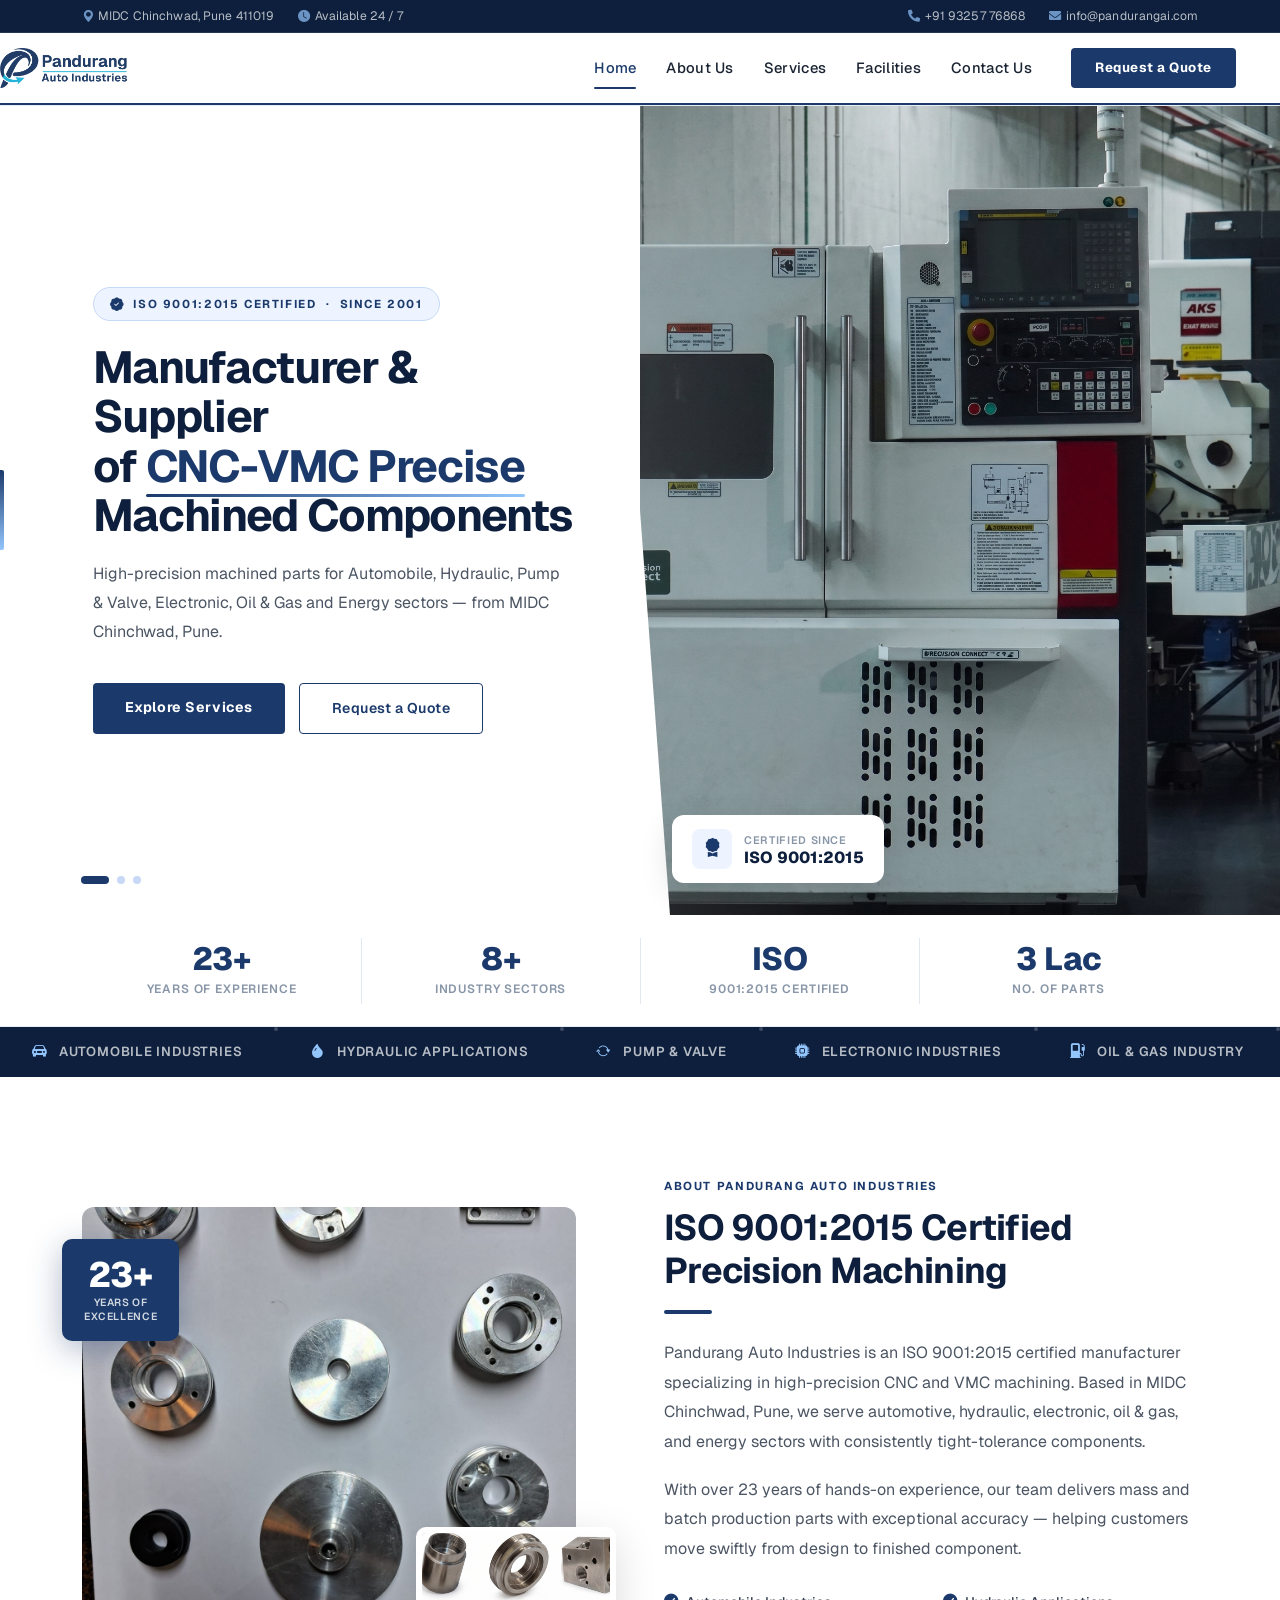
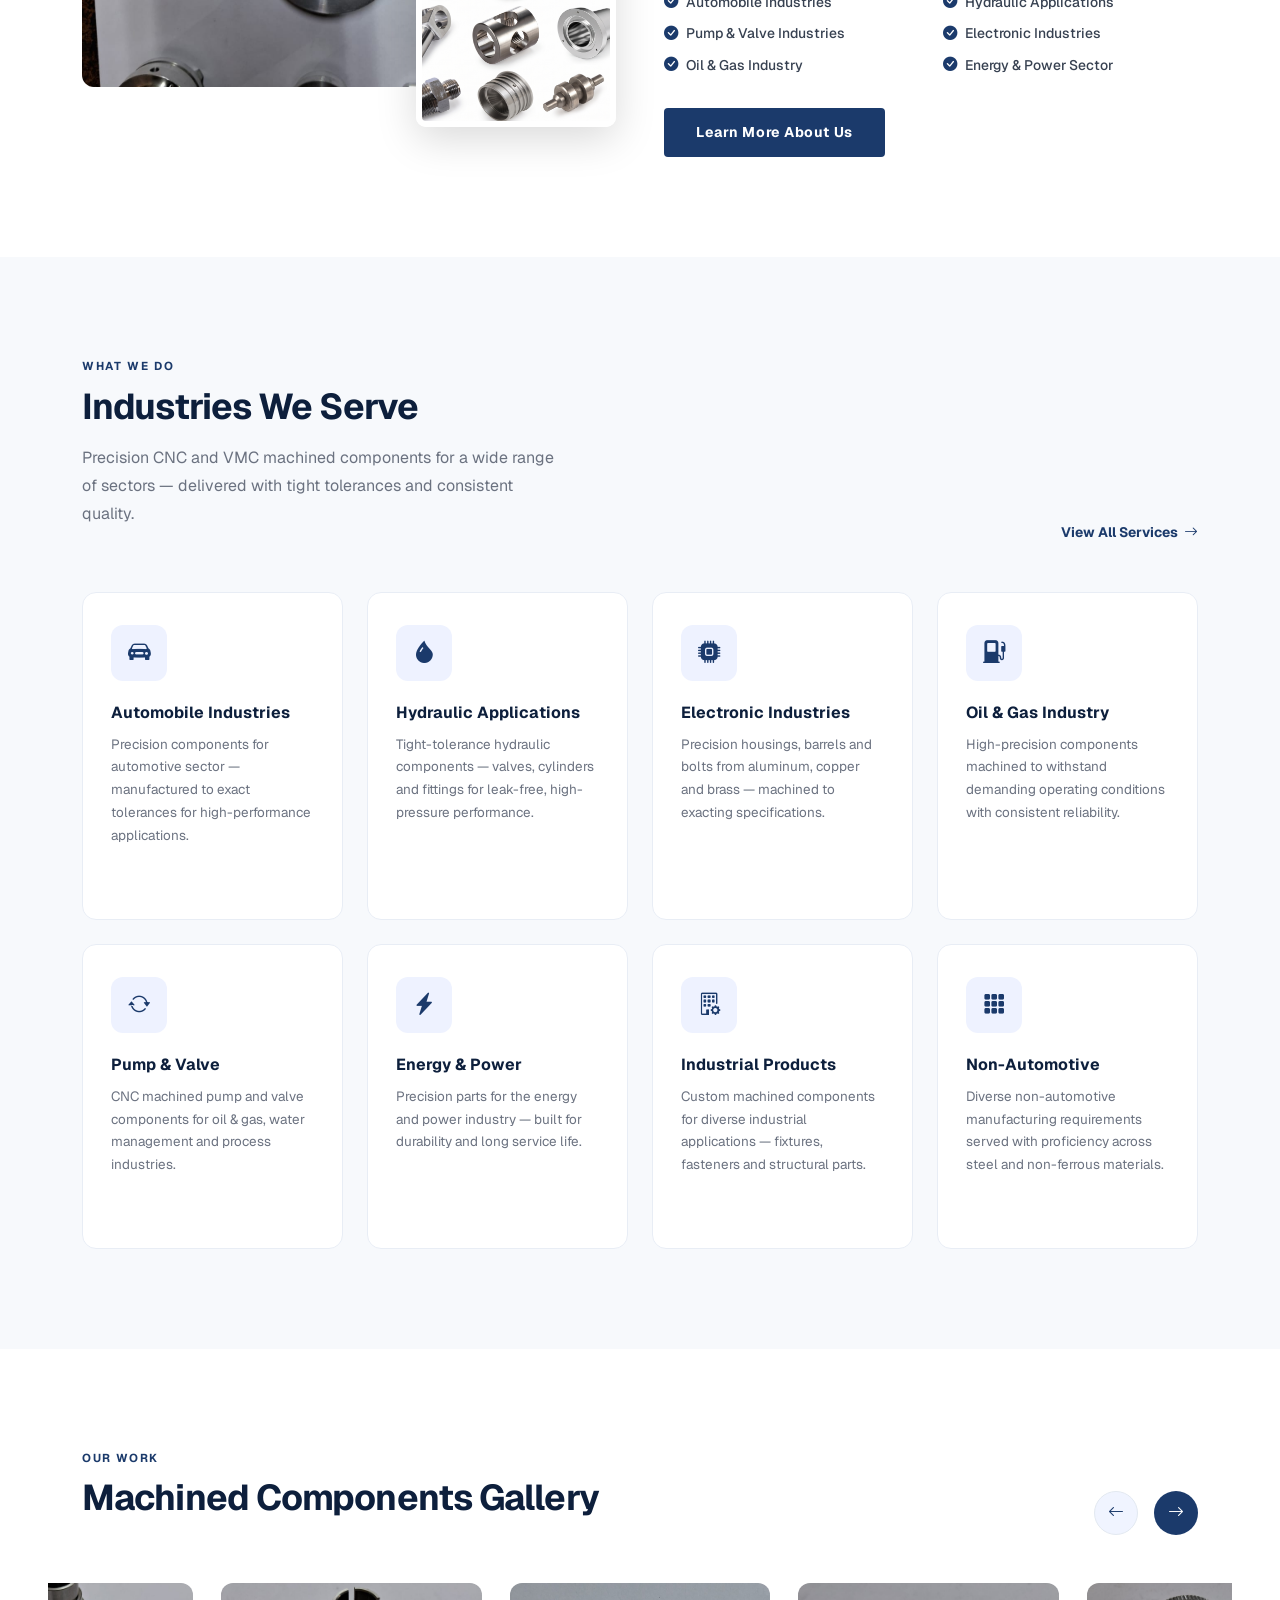
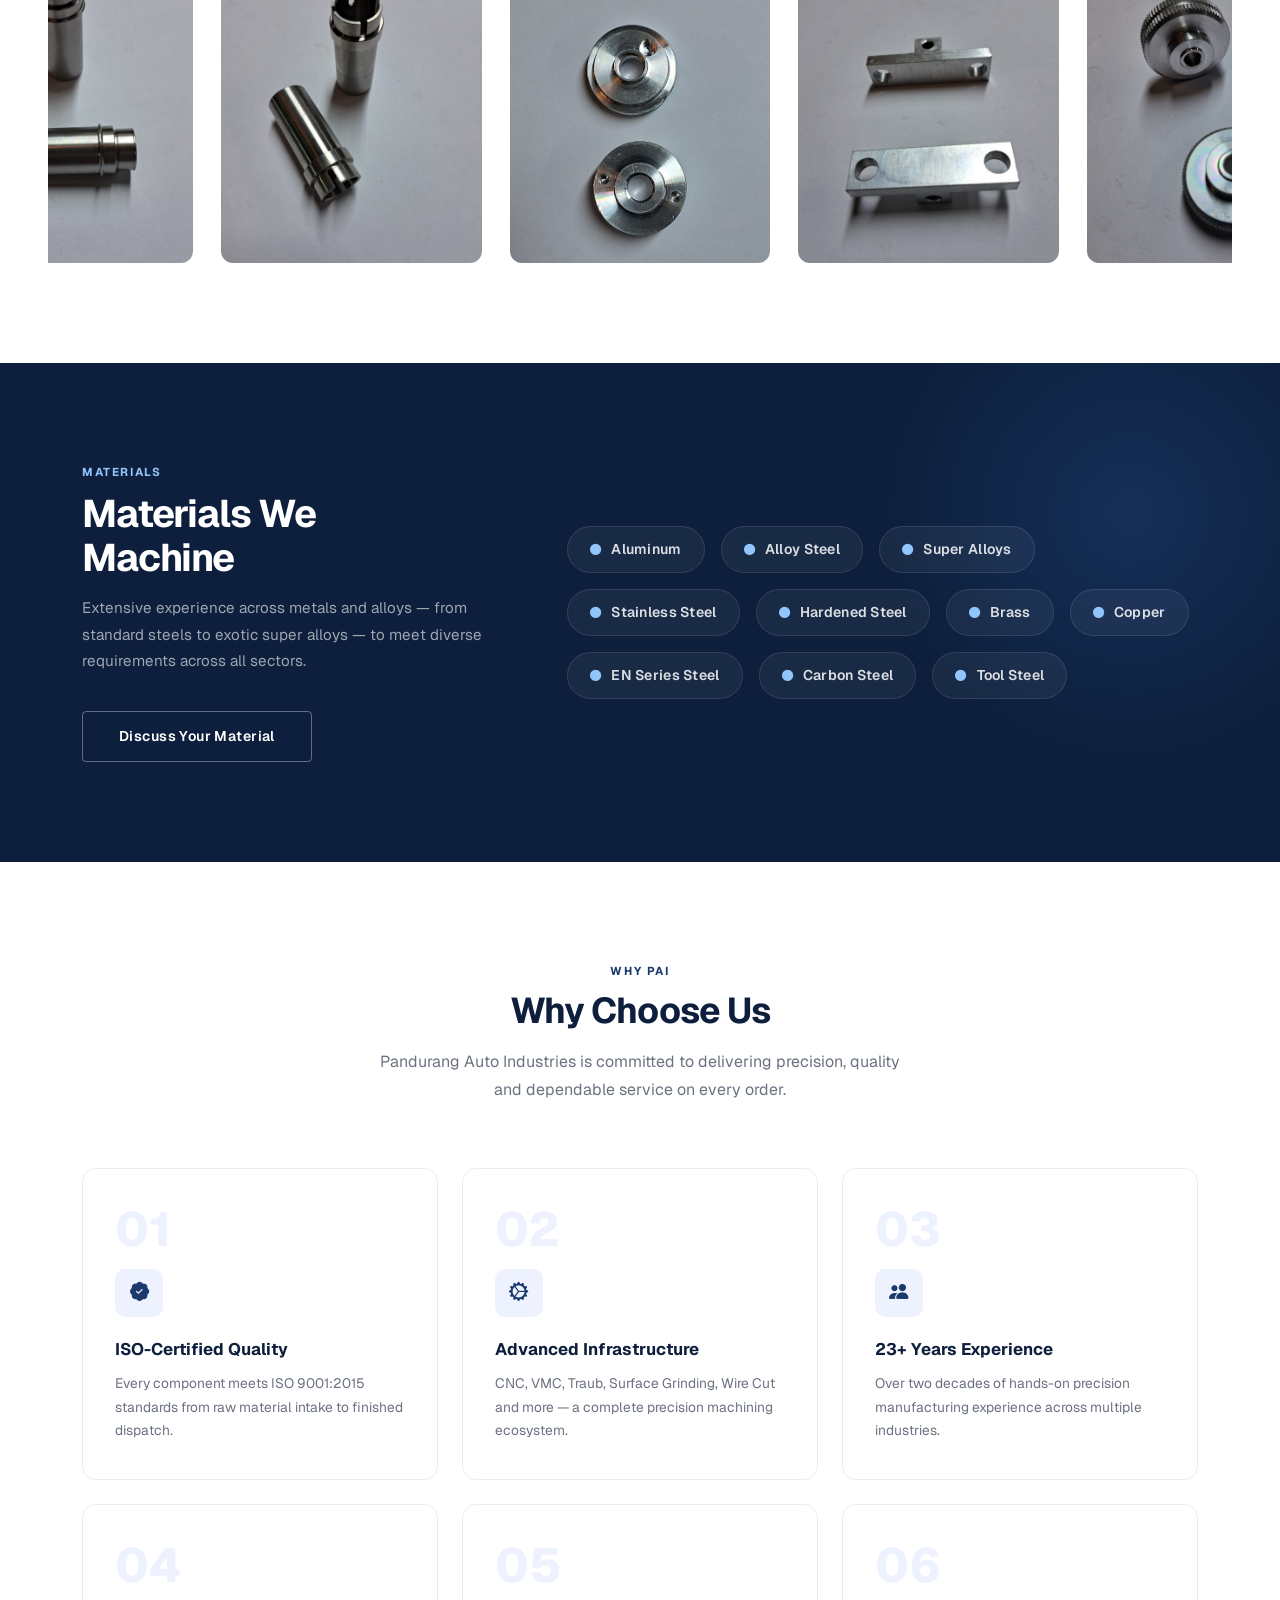
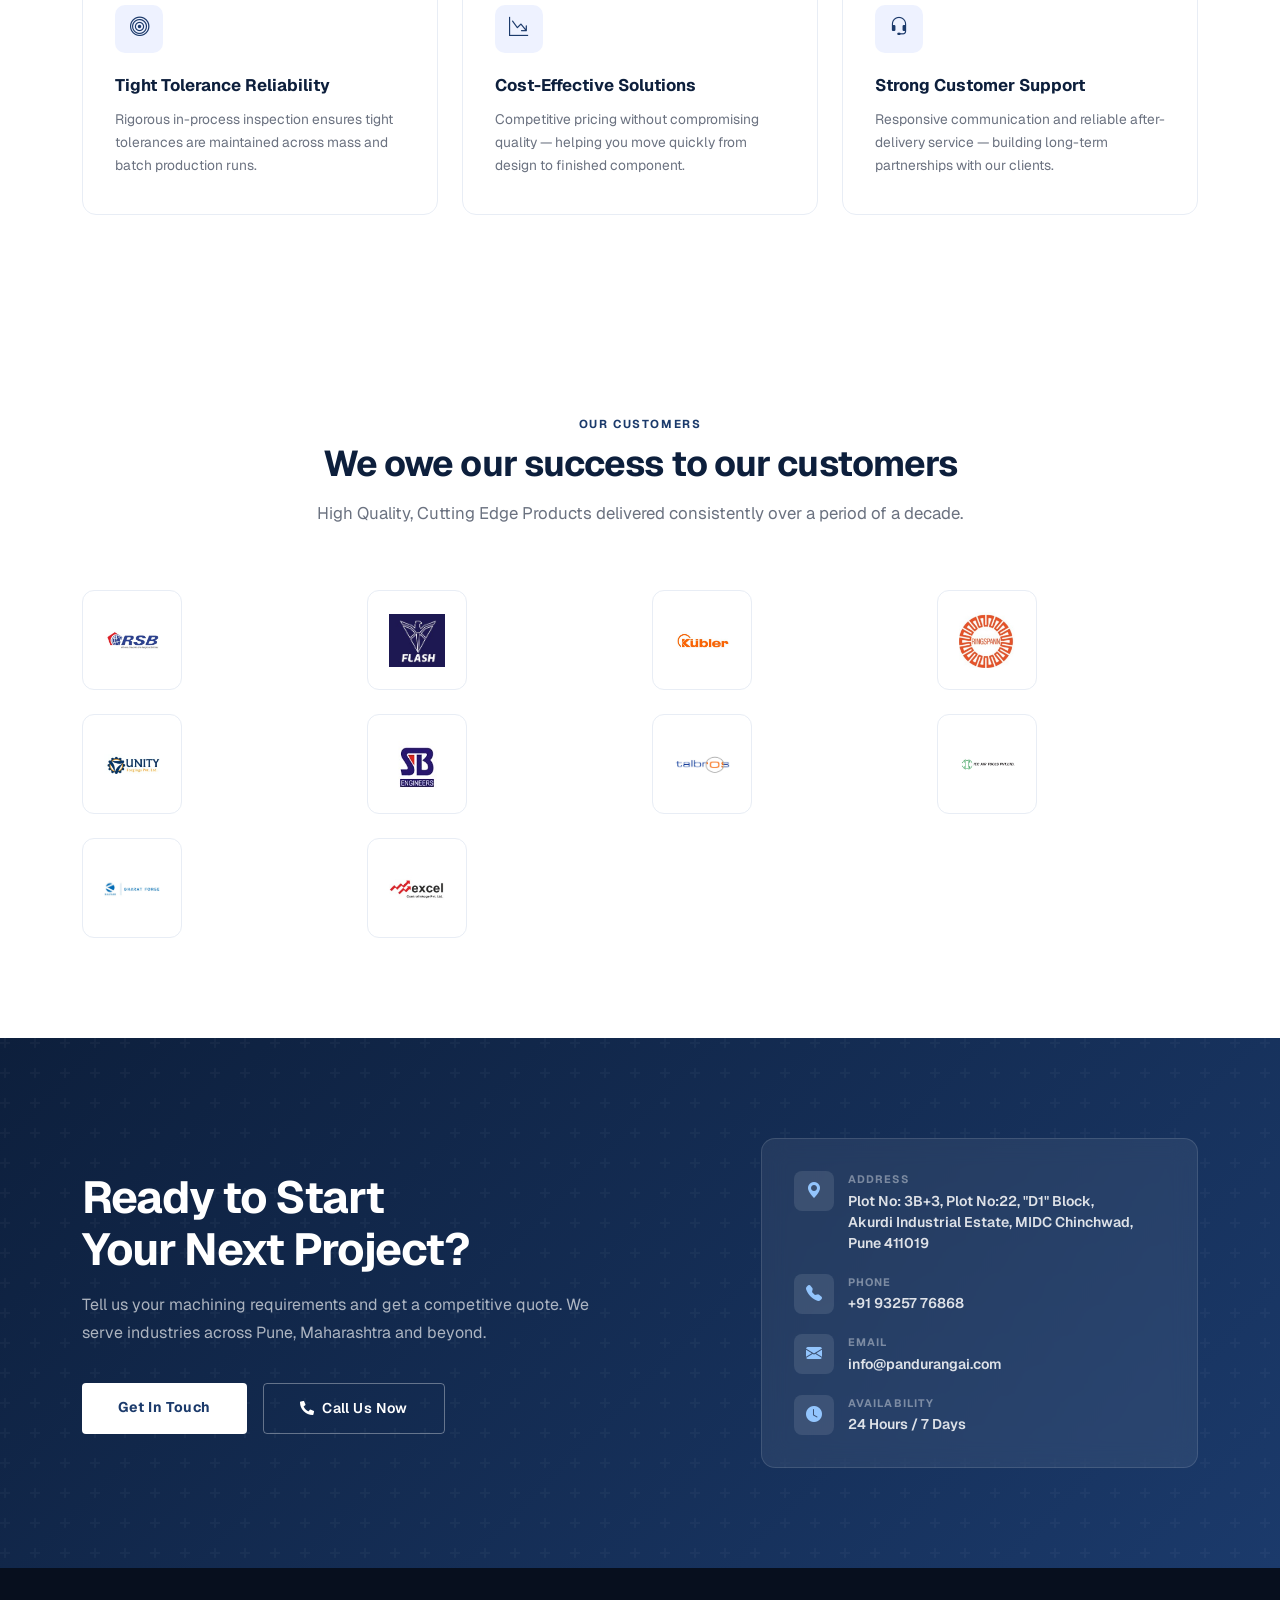
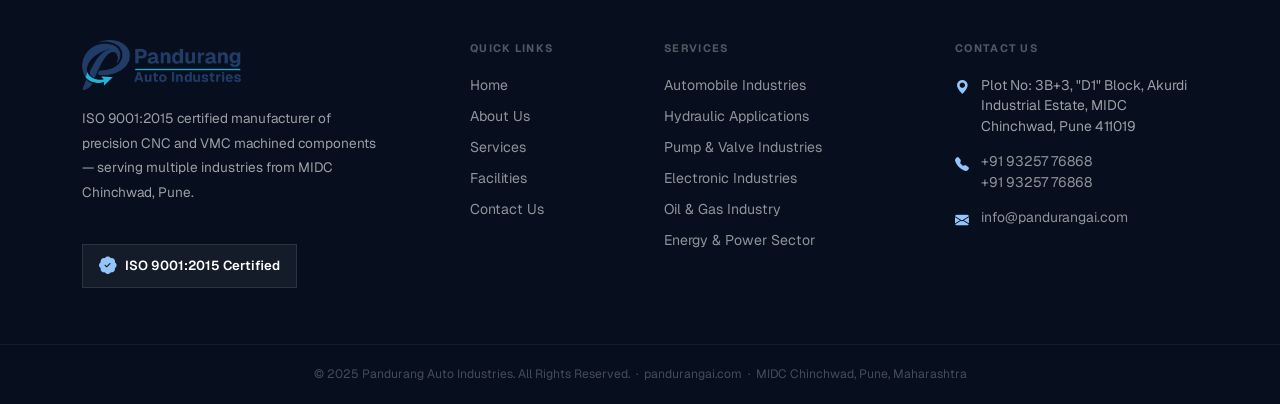
==== index.html @ c7a33eb0 "Optimize customer logo card sizing and consistency - Reduce logo card height from 140px to 100px wit" ====
<!DOCTYPE html>
<html lang="en">
<head>
    <meta charset="utf-8">
    <title>Pandurang Auto Industries — CNC & VMC Precision Machining, Pune</title>
    <meta name="viewport" content="width=device-width, initial-scale=1.0">
    <link rel="icon" type="image/png" href="img/favicon.png">
    <meta name="description" content="Pandurang Auto Industries — ISO 9001:2015 certified manufacturer of CNC & VMC machined components for Automobile, Hydraulic, Pump & Valve, Electronic and Industrial sectors. Based in MIDC Chinchwad, Pune.">
    <link rel="canonical" href="https://www.pandurangai.com/">
    <meta name="keywords" content="CNC Machining Pune, VMC Machining Center, Precision Machining India, Pandurang Auto Industries, Machined Parts MIDC Chinchwad, ISO 9001:2015 Auto Component Manufacturer, Akurdi Industrial Estate">
    <meta name="robots" content="index, follow, max-snippet:-1, max-image-preview:large, max-video-preview:-1">
    
    <!-- Open Graph / Facebook -->
    <meta property="og:type" content="website">
    <meta property="og:url" content="https://www.pandurangai.com/">
    <meta property="og:title" content="Pandurang Auto Industries — CNC & VMC Precision Machining, Pune">
    <meta property="og:description" content="ISO 9001:2015 certified manufacturer of high-precision CNC & VMC machined components for Automotive, Hydraulic, Pump & Valve, and Electronic sectors in MIDC Chinchwad, Pune.">
    <meta property="og:image" content="https://www.pandurangai.com/img/product-1.jpeg">
    <meta property="og:site_name" content="Pandurang Auto Industries">
    <meta property="og:locale" content="en_US">
    
    <!-- Twitter -->
    <meta name="twitter:card" content="summary_large_image">
    <meta name="twitter:url" content="https://www.pandurangai.com/">
    <meta name="twitter:title" content="Pandurang Auto Industries — CNC & VMC Precision Machining, Pune">
    <meta name="twitter:description" content="ISO 9001:2015 certified manufacturer of high-precision CNC & VMC machined components in MIDC Chinchwad, Pune.">
    <meta name="twitter:image" content="https://www.pandurangai.com/img/product-1.jpeg">

    <!-- JSON-LD Structured Data -->
    <script type="application/ld+json">
    {
      "@context": "https://schema.org",
      "@type": "LocalBusiness",
      "name": "Pandurang Auto Industries",
      "image": "https://www.pandurangai.com/img/product-1.jpeg",
      "@id": "https://www.pandurangai.com/#organization",
      "url": "https://www.pandurangai.com/",
      "telephone": "+919325776868",
      "email": "info@pandurangai.com",
      "priceRange": "$$",
      "address": {
        "@type": "PostalAddress",
        "streetAddress": "Plot No: 3B+3, Plot No:22, D1 Block, Akurdi Industrial Estate, MIDC Chinchwad",
        "addressLocality": "Pune",
        "addressRegion": "Maharashtra",
        "postalCode": "411019",
        "addressCountry": "IN"
      },
      "geo": {
        "@type": "GeoCoordinates",
        "latitude": 18.6475,
        "longitude": 73.8082
      },
      "openingHoursSpecification": {
        "@type": "OpeningHoursSpecification",
        "dayOfWeek": [
          "Monday",
          "Tuesday",
          "Wednesday",
          "Thursday",
          "Friday",
          "Saturday"
        ],
        "opens": "09:00",
        "closes": "18:00"
      },
      "sameAs": [
        "https://www.pandurangai.com/"
      ],
      "knowsAbout": [
        "CNC Precision Machining",
        "VMC Machining Center Services",
        "Automotive Component Manufacturing",
        "Hydraulic Components",
        "Pump and Valve Machined Parts"
      ]
    }
    </script>
    <script type="application/ld+json">
    {
      "@context": "https://schema.org",
      "@type": "WebSite",
      "name": "Pandurang Auto Industries",
      "url": "https://www.pandurangai.com/"
    }
    </script>

    <!-- Fonts -->
    <link rel="preconnect" href="https://fonts.googleapis.com">
    <link rel="preconnect" href="https://fonts.gstatic.com" crossorigin>
    <link href="https://fonts.googleapis.com/css2?family=Geist:wght@300;400;500;600;700;800&display=swap" rel="stylesheet">

    <!-- Icons -->
    <link href="https://cdnjs.cloudflare.com/ajax/libs/font-awesome/5.15.4/css/all.min.css" rel="stylesheet">
    <link href="https://cdn.jsdelivr.net/npm/bootstrap-icons@1.10.5/font/bootstrap-icons.css" rel="stylesheet">

    <!-- Swiper -->
    <link rel="stylesheet" href="https://cdn.jsdelivr.net/npm/swiper@11/swiper-bundle.min.css">

    <!-- Bootstrap -->
    <link href="css/bootstrap.min.css" rel="stylesheet">
    <!-- AOS -->
    <link href="https://unpkg.com/aos@2.3.4/dist/aos.css" rel="stylesheet">

    <!-- Custom -->
    <link href="css/style.css" rel="stylesheet">

<style>
/* ═══════════════════════════════════════════
   HOMEPAGE — MODERN STYLES
═══════════════════════════════════════════ */

/* ---------- TOPBAR ---------- */
.topbar-strip {
    background: #0d1f3c;
    font-size: 0.76rem;
    padding: 7px 0;
    letter-spacing: 0.01em;
}
.topbar-strip a { color: rgba(255,255,255,.7); text-decoration:none; transition:.2s; }
.topbar-strip a:hover { color:#fff; }

/* Responsive Topbar */
@media (max-width: 991px) {
    .topbar-strip {
        font-size: 0.7rem;
        padding: 6px 0;
    }
    .topbar-strip .gap-4 { gap: 12px !important; }
}
@media (max-width: 767px) {
    .topbar-strip .d-flex > div:first-child span:last-child,
    .topbar-strip .d-flex > div:last-child a:last-child {
        display: none;
    }
    .topbar-strip .gap-4 { gap: 8px !important; }
}

/* ---------- NAVBAR ---------- */
.site-nav {
    position: sticky;
    top: 0; left: 0; right: 0;
    z-index: 1000;
    transition: box-shadow .35s;
    padding: 0;
    background: #fff;
    box-shadow: 0 1px 0 #E8EDF5;
}
.site-nav.scrolled {
    box-shadow: 0 2px 20px rgba(0,0,0,.08);
}
.site-nav .navbar-brand-wrapper {
    background: transparent;
    padding: 8px 0;
    clip-path: none;
    margin-right: 16px;
    transition: background .3s;
}
.site-nav .navbar-logo {
    height: 40px;
    width: auto;
    object-fit: contain;
}
.site-nav .nav-link {
    font-family: 'Geist', sans-serif;
    font-size: 0.88rem;
    font-weight: 500;
    letter-spacing: 0.02em;
    color: #1a2332 !important;
    padding: 24px 15px !important;
    transition: color .2s;
    position: relative;
}
.site-nav .nav-link::after {
    content: '';
    position: absolute;
    bottom: 14px; left: 15px; right: 15px;
    height: 2px;
    background: #1B3A6B;
    transform: scaleX(0);
    transition: transform .25s;
    border-radius: 2px;
}
.site-nav .nav-link:hover::after,
.site-nav .nav-link.active::after { transform: scaleX(1); }
.site-nav .nav-link:hover { color: #1B3A6B !important; }
.site-nav .btn-quote {
    font-family: 'Geist', sans-serif;
    font-size: 0.83rem;
    font-weight: 700;
    letter-spacing: 0.04em;
    background: #1B3A6B;
    color: #fff;
    border: none;
    padding: 10px 24px;
    border-radius: 4px;
    transition: background .2s, transform .2s;
    white-space: nowrap;
}
.site-nav .btn-quote:hover { background: #2A5298; transform: translateY(-1px); color:#fff; }

/* mobile toggler */
.site-nav .navbar-toggler { border-color: #ccc; }
.site-nav .navbar-toggler-icon { filter: none; }

/* Responsive Navbar */
@media (max-width: 991px) {
    .site-nav .navbar-brand-wrapper {
        padding: 0;
        margin-right: auto;
    }
    .site-nav .navbar-logo {
        height: 32px;
    }
    .site-nav .navbar-toggler {
        display: block !important;
        visibility: visible !important;
        margin-right: 12px;
        padding: 6px 8px;
        border: 1px solid #999;
    }
    .site-nav .navbar-toggler:focus {
        box-shadow: none;
        border-color: #1B3A6B;
    }
    .site-nav .nav-link {
        padding: 12px 0 !important;
        font-size: 0.85rem;
    }
    .site-nav .nav-link::after { display: none; }
    .site-nav .btn-quote {
        width: 100%;
        text-align: center;
        margin-top: 12px;
    }
    .site-nav .navbar-collapse {
        padding-top: 12px;
    }
}

@media (min-width: 992px) and (max-width: 1199px) {
    .site-nav .nav-link {
        padding: 24px 8px !important;
        font-size: 0.82rem;
    }
    .site-nav .btn-quote {
        padding: 8px 16px;
        font-size: 0.8rem;
        margin-left: 1rem !important;
    }
}

/* ---------- HERO (LIGHT THEME) ---------- */
.hero-swiper-wrap {
    position: relative;
    overflow: hidden;
    background: #fff;
}
.hero-swiper { width: 100%; height: 100%; }
.hero-slide {
    background: #fff;
}

/* Split layout: left = text, right = image */
.hero-slide .slide-content {
    display: flex;
    align-items: stretch;
    min-height: calc(100vh - 90px);
}
@media (max-width: 991px) {
    .hero-slide .slide-content { min-height: auto; flex-direction: column; }
}

.hero-text-col {
    flex: 0 0 50%;
    display: flex;
    align-items: center;
    padding: 80px 48px 80px 6%;
    background: #fff;
    position: relative;
    z-index: 2;
}
.hero-text-col::after {
    content: '';
    position: absolute;
    right: -30px; top: 0; bottom: 0;
    width: 60px;
    background: #fff;
    clip-path: polygon(0 0, 0 100%, 100% 100%);
    z-index: 3;
}
@media (max-width: 991px) {
    .hero-text-col { flex: none; width: 100%; padding: 60px 5% 40px; }
    .hero-text-col::after { display: none; }
}

.hero-img-col {
    flex: 0 0 50%;
    position: relative;
    overflow: hidden;
    min-height: 460px;
}
.hero-img-col .slide-bg {
    position: absolute; inset: 0;
    background-size: cover;
    background-position: center;
    transform: scale(1.08);
    transition: transform 8s ease-out;
}
.swiper-slide-active .slide-bg { transform: scale(1); }

/* subtle right-side overlay for depth */
.hero-img-col::before {
    content: '';
    position: absolute; inset: 0;
    background: linear-gradient(to right, rgba(255,255,255,.12), transparent 40%);
    z-index: 1;
}
@media (max-width: 991px) {
    .hero-img-col { flex: none; width: 100%; min-height: 280px; }
}

/* accent line beside text */
.hero-text-col .hero-accent-line {
    position: absolute;
    left: 0; top: 50%; transform: translateY(-50%);
    width: 4px; height: 80px;
    background: linear-gradient(to bottom, #1B3A6B, #93C5FD);
    border-radius: 0 2px 2px 0;
}

.hero-eyebrow {
    display: inline-flex;
    align-items: center;
    gap: 8px;
    background: #EEF4FF;
    border: 1px solid #C7D9F7;
    color: #1B3A6B;
    font-size: 0.72rem;
    font-weight: 700;
    letter-spacing: 0.14em;
    text-transform: uppercase;
    padding: 6px 16px;
    border-radius: 100px;
    margin-bottom: 22px;
}
.hero-eyebrow i { color: #1B3A6B; font-size: 0.85rem; }
.hero-h1 {
    font-family: 'Geist', sans-serif;
    font-size: clamp(2rem, 3.5vw, 3.2rem);
    font-weight: 800;
    color: #0d1f3c;
    line-height: 1.1;
    letter-spacing: -0.03em;
    margin-bottom: 20px;
}
.hero-h1 em {
    font-style: normal;
    color: #1B3A6B;
    position: relative;
}
.hero-h1 em::after {
    content: '';
    position: absolute;
    left: 0; bottom: -2px; right: 0;
    height: 3px;
    background: linear-gradient(to right, #1B3A6B, #93C5FD);
    border-radius: 2px;
}
.hero-sub {
    font-size: clamp(0.88rem, 1.3vw, 1rem);
    color: #4B5563;
    line-height: 1.8;
    max-width: 480px;
    margin-bottom: 36px;
}
.hero-actions { display: flex; gap: 14px; flex-wrap: wrap; }
.hero-btn-primary {
    background: #1B3A6B;
    color: #fff;
    font-family: 'Geist', sans-serif;
    font-weight: 700;
    font-size: 0.88rem;
    letter-spacing: 0.04em;
    padding: 14px 32px;
    border-radius: 4px;
    border: none;
    text-decoration: none;
    transition: background .2s, transform .2s, box-shadow .2s;
    display: inline-block;
}
.hero-btn-primary:hover { background: #2A5298; color:#fff; transform: translateY(-2px); box-shadow: 0 8px 24px rgba(27,58,107,.3); }
.hero-btn-ghost {
    background: transparent;
    color: #1B3A6B;
    font-family: 'Geist', sans-serif;
    font-weight: 600;
    font-size: 0.88rem;
    letter-spacing: 0.03em;
    padding: 14px 32px;
    border-radius: 4px;
    border: 1.5px solid #1B3A6B;
    text-decoration: none;
    transition: background .2s, color .2s, transform .2s;
    display: inline-block;
}
.hero-btn-ghost:hover { background: #1B3A6B; color:#fff; transform: translateY(-2px); }

/* floating badge on image col */
.hero-img-badge {
    position: absolute;
    bottom: 32px; left: 32px;
    z-index: 5;
    background: #fff;
    border-radius: 12px;
    padding: 14px 20px;
    box-shadow: 0 8px 32px rgba(0,0,0,.14);
    display: flex;
    align-items: center;
    gap: 12px;
}
.hero-img-badge .badge-icon {
    width: 40px; height: 40px;
    background: #EEF4FF;
    border-radius: 8px;
    display: flex; align-items: center; justify-content: center;
}
.hero-img-badge .badge-icon i { color: #1B3A6B; font-size: 1.2rem; }
.hero-img-badge .badge-label { font-size: 0.68rem; color: #8896A8; font-weight: 600; letter-spacing: 0.06em; text-transform: uppercase; }
.hero-img-badge .badge-val { font-family: 'Geist', sans-serif; font-size: 1rem; font-weight: 800; color: #0d1f3c; line-height: 1; margin-top: 2px; }
@media (max-width: 575px) { .hero-img-badge { display: none; } }

/* Hero pagination dots — now dark on white */
.hero-swiper-wrap .swiper-pagination {
    bottom: 24px;
    left: 6%;
    right: auto;
    text-align: left;
    width: auto;
}
.hero-swiper-wrap .swiper-pagination-bullet {
    width: 8px; height: 8px;
    background: #C7D9F7;
    opacity: 1;
    transition: all .3s;
}
.hero-swiper-wrap .swiper-pagination-bullet-active {
    width: 28px;
    border-radius: 4px;
    background: #1B3A6B;
}

/* Hero slide-in animation */
.hero-slide .hero-eyebrow,
.hero-slide .hero-h1,
.hero-slide .hero-sub,
.hero-slide .hero-actions {
    opacity: 0;
    transform: translateY(28px);
    transition: opacity .7s ease, transform .7s ease;
}
.swiper-slide-active .hero-eyebrow { opacity:1; transform:none; transition-delay:.3s; }
.swiper-slide-active .hero-h1     { opacity:1; transform:none; transition-delay:.5s; }
.swiper-slide-active .hero-sub    { opacity:1; transform:none; transition-delay:.65s; }
.swiper-slide-active .hero-actions{ opacity:1; transform:none; transition-delay:.8s; }

/* remove scroll hint (not needed for light hero) */
.hero-scroll-hint { display: none !important; }

/* ---------- STATS STRIP ---------- */
.stats-strip {
    background: #fff;
    border-bottom: 1px solid #E8EDF5;
    padding: 0;
}
.stats-strip .stat-col {
    padding: 28px 0;
    text-align: center;
    position: relative;
}
.stats-strip .stat-col + .stat-col::before {
    content: '';
    position: absolute;
    left: 0; top: 20%; bottom: 20%;
    width: 1px;
    background: #E2E8F0;
}
.stats-strip .s-num {
    font-family: 'Geist', sans-serif;
    font-size: 2rem;
    font-weight: 800;
    color: #1B3A6B;
    line-height: 1;
    display: block;
}
.stats-strip .s-label {
    font-size: 0.75rem;
    font-weight: 600;
    letter-spacing: 0.07em;
    text-transform: uppercase;
    color: #8896A8;
    margin-top: 5px;
    display: block;
}

/* ---------- ABOUT ---------- */
.about-section { padding: 100px 0; background: #fff; }
.about-img-stack {
    position: relative;
    padding-right: 40px;
    padding-bottom: 40px;
}
.about-img-stack .img-main {
    width: 100%;
    height: 480px;
    object-fit: cover;
    border-radius: 12px;
    display: block;
}
.about-img-stack .img-accent {
    position: absolute;
    bottom: 0; right: 0;
    width: 200px;
    height: 200px;
    object-fit: cover;
    border-radius: 10px;
    border: 6px solid #fff;
    box-shadow: 0 12px 40px rgba(0,0,0,.15);
}
.about-img-stack .exp-pill {
    position: absolute;
    top: 32px; left: -20px;
    background: #1B3A6B;
    color: #fff;
    padding: 18px 22px;
    border-radius: 10px;
    text-align: center;
    box-shadow: 0 8px 32px rgba(27,58,107,.35);
}
.about-img-stack .exp-pill .ep-num {
    font-family: 'Geist', sans-serif;
    font-size: 2.2rem;
    font-weight: 800;
    line-height: 1;
    display: block;
}
.about-img-stack .exp-pill .ep-text {
    font-size: 0.65rem;
    font-weight: 600;
    letter-spacing: 0.06em;
    text-transform: uppercase;
    opacity: .8;
    line-height: 1.3;
    display: block;
    margin-top: 4px;
}
.about-label {
    font-size: 0.72rem;
    font-weight: 700;
    letter-spacing: 0.14em;
    text-transform: uppercase;
    color: #1B3A6B;
    margin-bottom: 12px;
    display: block;
}
.about-heading {
    font-family: 'Geist', sans-serif;
    font-size: clamp(1.8rem, 2.8vw, 2.4rem);
    font-weight: 800;
    color: #0d1f3c;
    line-height: 1.2;
    letter-spacing: -0.02em;
    margin-bottom: 6px;
}
.about-rule {
    width: 48px; height: 4px;
    background: #1B3A6B;
    border-radius: 2px;
    margin: 18px 0 24px;
}
.check-row {
    display: grid;
    grid-template-columns: 1fr 1fr;
    gap: 10px 24px;
    margin-bottom: 32px;
}
.check-row-item {
    display: flex;
    align-items: center;
    gap: 8px;
    font-size: 0.87rem;
    font-weight: 500;
    color: #374151;
}
.check-row-item i { color: #1B3A6B; font-size: 0.9rem; flex-shrink:0; }

/* ---------- SERVICES TICKER ---------- */
.services-ticker-wrap {
    background: #0d1f3c;
    overflow: hidden;
    padding: 0;
    white-space: nowrap;
}
.services-ticker {
    display: inline-flex;
    gap: 0;
    animation: ticker 28s linear infinite;
}
.services-ticker:hover { animation-play-state: paused; }
.ticker-item {
    display: inline-flex;
    align-items: center;
    gap: 12px;
    padding: 14px 32px;
    font-family: 'Geist', sans-serif;
    font-size: 0.82rem;
    font-weight: 600;
    letter-spacing: 0.06em;
    text-transform: uppercase;
    color: rgba(255,255,255,.7);
    white-space: nowrap;
}
.ticker-item i { color: #93C5FD; font-size: 0.9rem; }
.ticker-dot {
    width: 4px; height: 4px;
    border-radius: 50%;
    background: rgba(255,255,255,.2);
    display: inline-block;
}
@keyframes ticker {
    0% { transform: translateX(0); }
    100% { transform: translateX(-50%); }
}

/* ---------- INDUSTRIES ---------- */
.industries-section { padding: 100px 0; background: #F7F9FC; }
.section-eyebrow {
    font-size: 0.72rem;
    font-weight: 700;
    letter-spacing: 0.14em;
    text-transform: uppercase;
    color: #1B3A6B;
    margin-bottom: 10px;
    display: block;
}
.section-h2 {
    font-family: 'Geist', sans-serif;
    font-size: clamp(1.7rem, 2.8vw, 2.3rem);
    font-weight: 800;
    color: #0d1f3c;
    letter-spacing: -0.025em;
    line-height: 1.2;
    margin-bottom: 16px;
}
.industry-card {
    background: #fff;
    border-radius: 14px;
    padding: 32px 28px;
    border: 1px solid #E8EDF5;
    transition: transform .3s, box-shadow .3s, border-color .3s;
    cursor: default;
    height: 100%;
}
.industry-card:hover {
    transform: translateY(-6px);
    box-shadow: 0 20px 60px rgba(27,58,107,.1);
    border-color: #1B3A6B;
}
.ic-icon {
    width: 56px; height: 56px;
    border-radius: 12px;
    background: #EEF2FF;
    display: flex; align-items: center; justify-content: center;
    margin-bottom: 20px;
    transition: background .3s;
}
.industry-card:hover .ic-icon { background: #1B3A6B; }
.ic-icon i {
    font-size: 1.4rem;
    color: #1B3A6B;
    transition: color .3s;
}
.industry-card:hover .ic-icon i { color: #fff; }
.ic-title {
    font-family: 'Geist', sans-serif;
    font-size: 1rem;
    font-weight: 700;
    color: #0d1f3c;
    margin-bottom: 8px;
}
.ic-desc {
    font-size: 0.84rem;
    color: #6B7280;
    line-height: 1.7;
    margin: 0;
}
.ic-arrow {
    margin-top: 20px;
    display: inline-flex;
    align-items: center;
    gap: 6px;
    font-size: 0.78rem;
    font-weight: 700;
    color: #1B3A6B;
    opacity: 0;
    transform: translateX(-6px);
    transition: opacity .25s, transform .25s;
    text-decoration: none;
}
.industry-card:hover .ic-arrow { opacity:1; transform: none; }

/* ---------- GALLERY SWIPER ---------- */
.gallery-section { padding: 100px 0; background: #fff; overflow: hidden; }
.gallery-swiper { overflow: hidden !important; }
.gallery-swiper .swiper-wrapper { align-items: center; }
.gallery-slide {
    border-radius: 12px;
    overflow: hidden;
    position: relative;
}
.gallery-slide img {
    width: 100%;
    height: 280px;
    object-fit: cover;
    display: block;
    transition: transform .5s ease;
}
.gallery-slide:hover img { transform: scale(1.06); }
.gallery-slide .g-overlay {
    position: absolute; inset: 0;
    background: linear-gradient(to top, rgba(10,22,50,.6), transparent 50%);
    opacity: 0;
    transition: opacity .3s;
}
.gallery-slide:hover .g-overlay { opacity:1; }

/* ---------- MATERIALS ---------- */
.materials-section {
    padding: 100px 0;
    background: #0d1f3c;
    position: relative;
    overflow: hidden;
}
.materials-section::before {
    content: '';
    position: absolute;
    top: -100px; right: -100px;
    width: 500px; height: 500px;
    border-radius: 50%;
    background: radial-gradient(circle, rgba(27,58,107,.6) 0%, transparent 70%);
    pointer-events: none;
}
.mat-pill {
    display: inline-flex;
    align-items: center;
    gap: 10px;
    background: rgba(255,255,255,.05);
    border: 1px solid rgba(255,255,255,.1);
    color: rgba(255,255,255,.85);
    padding: 12px 22px;
    border-radius: 100px;
    font-size: 0.88rem;
    font-weight: 600;
    letter-spacing: 0.02em;
    transition: background .25s, border-color .25s, transform .25s;
    cursor: default;
}
.mat-pill:hover {
    background: rgba(255,255,255,.12);
    border-color: rgba(255,255,255,.3);
    transform: translateY(-3px);
}
.mat-pill i { color: #93C5FD; font-size: 0.7rem; }
.mat-heading {
    font-family: 'Geist', sans-serif;
    font-size: clamp(1.8rem, 3vw, 2.6rem);
    font-weight: 800;
    color: #fff;
    letter-spacing: -0.03em;
    line-height: 1.15;
    margin-bottom: 16px;
}
.mat-sub { color: rgba(255,255,255,.6); font-size: 0.95rem; line-height: 1.75; margin-bottom: 36px; }

/* ---------- WHY US ---------- */
.whyus-section { padding: 100px 0; background: #fff; }
.wu-card {
    padding: 36px 32px;
    border-radius: 14px;
    border: 1px solid #E8EDF5;
    background: #fff;
    transition: transform .3s, box-shadow .3s;
    height: 100%;
}
.wu-card:hover {
    transform: translateY(-5px);
    box-shadow: 0 16px 50px rgba(27,58,107,.09);
}
.wu-num {
    font-family: 'Geist', sans-serif;
    font-size: 3rem;
    font-weight: 800;
    color: #EEF2FF;
    line-height: 1;
    margin-bottom: 16px;
    transition: color .3s;
}
.wu-card:hover .wu-num { color: #DBEAFE; }
.wu-title {
    font-family: 'Geist', sans-serif;
    font-size: 1.05rem;
    font-weight: 700;
    color: #0d1f3c;
    margin-bottom: 10px;
}
.wu-desc { font-size: 0.86rem; color: #6B7280; line-height: 1.7; margin:0; }
.wu-icon {
    width: 48px; height: 48px;
    border-radius: 10px;
    background: #EEF2FF;
    display: inline-flex; align-items: center; justify-content: center;
    margin-bottom: 20px;
    transition: background .3s;
}
.wu-card:hover .wu-icon { background: #1B3A6B; }
.wu-icon i { color: #1B3A6B; font-size: 1.2rem; transition: color .3s; }
.wu-card:hover .wu-icon i { color: #fff; }

/* ---------- CUSTOMERS ---------- */
.customers-section { padding: 100px 0; background: #fff; }
.section-subtitle { font-size: 1.05rem; color: #6B7280; margin-top: 12px; }
.customer-logo-card {
    padding: 16px;
    border-radius: 12px;
    border: 1px solid #E8EDF5;
    background: #fff;
    display: flex;
    align-items: center;
    justify-content: center;
    height: 100px;
    aspect-ratio: 1;
    transition: transform .3s, box-shadow .3s, border-color .3s;
}
.customer-logo-card:hover {
    transform: translateY(-6px);
    box-shadow: 0 12px 32px rgba(27,58,107,.1);
    border-color: #1B3A6B;
}
.customer-logo-card img {
    max-width: 85%;
    max-height: 85%;
    width: auto;
    height: auto;
    object-fit: contain;
    transition: transform .3s;
}
.customer-logo-card:hover img {
    transform: scale(1.12);
}

/* ---------- CTA ---------- */
.cta-section {
    padding: 100px 0;
    background: linear-gradient(135deg, #0d1f3c 0%, #1B3A6B 100%);
    position: relative;
    overflow: hidden;
}
.cta-section::before {
    content: '';
    position: absolute; inset: 0;
    background: url("data:image/svg+xml,%3Csvg width='60' height='60' viewBox='0 0 60 60' xmlns='http://www.w3.org/2000/svg'%3E%3Cg fill='none' fill-rule='evenodd'%3E%3Cg fill='%23ffffff' fill-opacity='0.03'%3E%3Cpath d='M36 34v-4h-2v4h-4v2h4v4h2v-4h4v-2h-4zm0-30V0h-2v4h-4v2h4v4h2V6h4V4h-4zM6 34v-4H4v4H0v2h4v4h2v-4h4v-2H6zM6 4V0H4v4H0v2h4v4h2V6h4V4H6z'/%3E%3C/g%3E%3C/g%3E%3C/svg%3E");
}
.cta-heading {
    font-family: 'Geist', sans-serif;
    font-size: clamp(1.8rem, 3.5vw, 3rem);
    font-weight: 800;
    color: #fff;
    letter-spacing: -0.03em;
    line-height: 1.15;
    margin-bottom: 16px;
}
.cta-sub { color: rgba(255,255,255,.65); font-size: 1rem; line-height: 1.75; margin-bottom: 36px; }
.cta-btn-white {
    background: #fff;
    color: #1B3A6B;
    font-family: 'Geist', sans-serif;
    font-weight: 700;
    font-size: 0.88rem;
    letter-spacing: 0.04em;
    padding: 14px 36px;
    border-radius: 4px;
    border: none;
    text-decoration: none;
    transition: transform .2s, box-shadow .2s;
    display: inline-block;
}
.cta-btn-white:hover { transform: translateY(-2px); box-shadow: 0 8px 24px rgba(0,0,0,.2); color:#1B3A6B; }
.cta-btn-outline {
    background: transparent;
    color: #fff;
    font-family: 'Geist', sans-serif;
    font-weight: 600;
    font-size: 0.88rem;
    letter-spacing: 0.03em;
    padding: 14px 36px;
    border-radius: 4px;
    border: 1px solid rgba(255,255,255,.35);
    text-decoration: none;
    transition: background .2s, border-color .2s, transform .2s;
    display: inline-block;
}
.cta-btn-outline:hover { background: rgba(255,255,255,.1); border-color: rgba(255,255,255,.7); color:#fff; transform: translateY(-2px); }
.cta-info-card {
    background: rgba(255,255,255,.07);
    backdrop-filter: blur(12px);
    border: 1px solid rgba(255,255,255,.12);
    border-radius: 14px;
    padding: 32px;
}
.cta-info-row {
    display: flex; align-items: flex-start; gap: 14px;
    margin-bottom: 20px;
}
.cta-info-row:last-child { margin-bottom: 0; }
.cta-info-icon {
    width: 40px; height: 40px; flex-shrink: 0;
    background: rgba(255,255,255,.1);
    border-radius: 8px;
    display: flex; align-items: center; justify-content: center;
}
.cta-info-icon i { color: #93C5FD; font-size: 1rem; }
.cta-info-label { font-size: 0.68rem; font-weight: 700; letter-spacing: 0.1em; text-transform: uppercase; color: rgba(255,255,255,.4); margin-bottom: 3px; }
.cta-info-value { font-size: 0.88rem; font-weight: 600; color: rgba(255,255,255,.85); line-height: 1.5; }
.cta-info-value a { color: rgba(255,255,255,.85); text-decoration: none; }
.cta-info-value a:hover { color: #fff; }

/* ---------- FOOTER ---------- */
.site-footer {
    background: #070f1e;
    padding: 72px 0 0;
    color: rgba(255,255,255,.6);
    font-size: 0.87rem;
}
.footer-brand-text {
    font-family: 'Geist', sans-serif;
    font-weight: 800;
    font-size: 1.4rem;
    color: #fff;
    letter-spacing: -0.02em;
    margin-bottom: 16px;
    display: block;
}
.footer-brand-text span { color: #93C5FD; }
.footer-heading {
    font-size: 0.68rem;
    font-weight: 700;
    letter-spacing: 0.12em;
    text-transform: uppercase;
    color: rgba(255,255,255,.3);
    margin-bottom: 18px;
}
.footer-links { list-style: none; padding: 0; margin: 0; }
.footer-links li { margin-bottom: 10px; }
.footer-links a {
    color: rgba(255,255,255,.55);
    text-decoration: none;
    transition: color .2s, padding-left .2s;
    font-size: 0.88rem;
}
.footer-links a:hover { color: #fff; padding-left: 4px; }
.footer-contact-row {
    display: flex; align-items: flex-start; gap: 12px;
    margin-bottom: 14px;
}
.footer-contact-row i { color: #93C5FD; margin-top: 3px; flex-shrink: 0; }
.footer-bottom {
    border-top: 1px solid rgba(255,255,255,.06);
    margin-top: 56px;
    padding: 20px 0;
    font-size: 0.76rem;
    color: rgba(255,255,255,.25);
    text-align: center;
}
.footer-bottom a { color: rgba(255,255,255,.25); text-decoration: none; }

/* ---------- BACK TO TOP ---------- */
.back-to-top {
    position: fixed;
    bottom: 28px; right: 28px;
    width: 44px; height: 44px;
    background: #1B3A6B;
    color: #fff;
    border: none;
    border-radius: 50%;
    display: none;
    align-items: center;
    justify-content: center;
    font-size: 1rem;
    box-shadow: 0 4px 16px rgba(27,58,107,.4);
    z-index: 999;
    transition: background .2s, transform .2s;
    text-decoration: none;
}
.back-to-top:hover { background: #2A5298; transform: translateY(-2px); color:#fff; }
.back-to-top.show { display: flex; }

/* ---------- RESPONSIVE ---------- */
@media (max-width: 991px) {
    .about-img-stack .exp-pill { display: none; }
    .about-img-stack .img-accent { display: none; }
    .about-img-stack { padding: 0; }
    .site-nav .nav-link { padding: 12px 16px !important; }
    .site-nav .nav-link::after { display: none; }
    .check-row { grid-template-columns: 1fr; }
}
@media (max-width: 767px) {
    .hero-h1 { font-size: 1.9rem; }
    .about-section, .industries-section, .gallery-section,
    .materials-section, .whyus-section, .cta-section { padding: 64px 0; }
    .stats-strip .stat-col + .stat-col::before { display: none; }
}
</style>
</head>
<body>

<!-- Topbar -->
<div class="topbar-strip">
    <div class="container">
        <div class="d-flex justify-content-between align-items-center">
            <div class="d-flex align-items-center gap-4">
                <span class="text-white" style="opacity:.7;">
                    <i class="bi bi-geo-alt-fill me-1" style="color:#93C5FD;"></i>MIDC Chinchwad, Pune 411019
                </span>
                <span class="text-white" style="opacity:.7;">
                    <i class="bi bi-clock-fill me-1" style="color:#93C5FD;"></i>Available 24 / 7
                </span>
            </div>
            <div class="d-flex align-items-center gap-4">
                <a href="tel:+919325776868" class="text-white" style="opacity:.7;">
                    <i class="fa fa-phone-alt me-1" style="color:#93C5FD;"></i>+91 93257 76868
                </a>
                <a href="mailto:info@pandurangai.com" class="text-white" style="opacity:.7;">
                    <i class="fa fa-envelope me-1" style="color:#93C5FD;"></i>info@pandurangai.com
                </a>
            </div>
        </div>
    </div>
</div>

<!-- Navbar -->
<nav class="site-nav navbar navbar-expand-lg py-0 pe-lg-4" id="siteNav">
    <div class="container-fluid ps-0">
        <a href="index.html" class="navbar-brand me-0 d-flex align-items-center">
            <div class="navbar-brand-wrapper d-flex align-items-center gap-3">
                <img src="img/Logo.png" alt="Pandurang Auto Industries" class="navbar-logo" style="height: 40px; width: auto;">
            </div>
        </a>
        <button class="navbar-toggler me-3 ms-auto" type="button" data-bs-toggle="collapse" data-bs-target="#mainNav">
            <span class="navbar-toggler-icon"></span>
        </button>
        <div class="collapse navbar-collapse" id="mainNav">
            <div class="navbar-nav ms-auto p-4 p-lg-0">
                <a href="index.html" class="nav-link active">Home</a>
                <a href="about.html" class="nav-link">About Us</a>
                <a href="services.html" class="nav-link">Services</a>
                <a href="facilities.html" class="nav-link">Facilities</a>
                <a href="contact.html" class="nav-link">Contact Us</a>
            </div>
            <a href="contact.html" class="btn-quote ms-lg-4 me-lg-2 d-none d-lg-inline-block">Request a Quote</a>
        </div>
    </div>
</nav>

<!-- ═══ HERO ═══ -->
<div class="hero-swiper-wrap">
    <div class="swiper hero-swiper" id="heroSwiper">
        <div class="swiper-wrapper">

            <!-- Slide 1 -->
            <div class="swiper-slide hero-slide">
                <div class="slide-content">
                    <!-- Text side -->
                    <div class="hero-text-col">
                        <div class="hero-accent-line"></div>
                        <div style="padding-left: 16px;">
                            <div class="hero-eyebrow"><i class="bi bi-patch-check-fill"></i> ISO 9001:2015 Certified &nbsp;·&nbsp; Since 2001</div>
                            <h1 class="hero-h1">Manufacturer &amp; Supplier<br>of <em>CNC-VMC Precise</em><br>Machined Components</h1>
                            <p class="hero-sub">High-precision machined parts for Automobile, Hydraulic, Pump &amp; Valve, Electronic, Oil &amp; Gas and Energy sectors — from MIDC Chinchwad, Pune.</p>
                            <div class="hero-actions">
                                <a href="services.html" class="hero-btn-primary">Explore Services</a>
                                <a href="contact.html" class="hero-btn-ghost">Request a Quote</a>
                            </div>
                        </div>
                    </div>
                    <!-- Image side -->
                    <div class="hero-img-col">
                        <div class="slide-bg" style="background-image:url('img/machines2.jpeg');"></div>
                        <div class="hero-img-badge">
                            <div class="badge-icon"><i class="bi bi-award-fill"></i></div>
                            <div>
                                <div class="badge-label">Certified Since</div>
                                <div class="badge-val">ISO 9001:2015</div>
                            </div>
                        </div>
                    </div>
                </div>
            </div>

            <!-- Slide 2 -->
            <div class="swiper-slide hero-slide">
                <div class="slide-content">
                    <div class="hero-text-col">
                        <div class="hero-accent-line"></div>
                        <div style="padding-left: 16px;">
                            <div class="hero-eyebrow"><i class="bi bi-gear-wide-connected"></i> Mass &amp; Batch Production</div>
                            <h1 class="hero-h1">High-Precision Parts<br>Delivered <em>at Scale</em><br>Every Time</h1>
                            <p class="hero-sub">Tight tolerances, reliable turnaround and consistent quality — whether 10 pieces or 10,000. Your production schedule is our priority.</p>
                            <div class="hero-actions">
                                <a href="facilities.html" class="hero-btn-primary">View Facilities</a>
                                <a href="about.html" class="hero-btn-ghost">About PAI</a>
                            </div>
                        </div>
                    </div>
                    <div class="hero-img-col">
                        <div class="slide-bg" style="background-image:url('img/machines.jpeg');"></div>
                        <div class="hero-img-badge">
                            <div class="badge-icon"><i class="bi bi-layers-fill"></i></div>
                            <div>
                                <div class="badge-label">Production Scale</div>
                                <div class="badge-val">10 – 10,000 pcs</div>
                            </div>
                        </div>
                    </div>
                </div>
            </div>

            <!-- Slide 3 -->
            <div class="swiper-slide hero-slide">
                <div class="slide-content">
                    <div class="hero-text-col">
                        <div class="hero-accent-line"></div>
                        <div style="padding-left: 16px;">
                            <div class="hero-eyebrow"><i class="bi bi-diamond-fill"></i> Aluminum · Steel · Brass · Copper</div>
                            <h1 class="hero-h1">Wide Range of<br><em>Materials</em> Machined<br>to Perfection</h1>
                            <p class="hero-sub">From aluminum and alloy steel to super alloys, stainless steel, hardened steel, brass and copper — we machine them all with precision.</p>
                            <div class="hero-actions">
                                <a href="contact.html" class="hero-btn-primary">Get a Quote</a>
                                <a href="services.html" class="hero-btn-ghost">Our Services</a>
                            </div>
                        </div>
                    </div>
                    <div class="hero-img-col">
                        <div class="slide-bg" style="background-image:url('img/parts2.jpeg');"></div>
                        <div class="hero-img-badge">
                            <div class="badge-icon"><i class="bi bi-tools"></i></div>
                            <div>
                                <div class="badge-label">Machining</div>
                                <div class="badge-val">CNC &amp; VMC</div>
                            </div>
                        </div>
                    </div>
                </div>
            </div>

        </div>
        <div class="swiper-pagination"></div>
    </div>
</div>

<!-- ═══ STATS STRIP ═══ -->
<div class="stats-strip">
    <div class="container">
        <div class="row g-0">
            <div class="col-6 col-md-3 stat-col" data-aos="fade-up" data-aos-delay="0">
                <span class="s-num" data-count="23">0</span>
                <span class="s-label">Years of Experience</span>
            </div>
            <div class="col-6 col-md-3 stat-col" data-aos="fade-up" data-aos-delay="80">
                <span class="s-num">8+</span>
                <span class="s-label">Industry Sectors</span>
            </div>
            <div class="col-6 col-md-3 stat-col" data-aos="fade-up" data-aos-delay="160">
                <span class="s-num">ISO</span>
                <span class="s-label">9001:2015 Certified</span>
            </div>
            <div class="col-6 col-md-3 stat-col" data-aos="fade-up" data-aos-delay="240">
                <span class="s-num">3 Lac</span>
                <span class="s-label">No. of Parts</span>
            </div>
        </div>
    </div>
</div>

<!-- ═══ SERVICES TICKER ═══ -->
<div class="services-ticker-wrap">
    <div class="services-ticker" id="ticker">
        <span class="ticker-item"><i class="bi bi-car-front-fill"></i>Automobile Industries</span>
        <span class="ticker-dot"></span>
        <span class="ticker-item"><i class="bi bi-droplet-fill"></i>Hydraulic Applications</span>
        <span class="ticker-dot"></span>
        <span class="ticker-item"><i class="bi bi-arrow-repeat"></i>Pump &amp; Valve</span>
        <span class="ticker-dot"></span>
        <span class="ticker-item"><i class="bi bi-cpu-fill"></i>Electronic Industries</span>
        <span class="ticker-dot"></span>
        <span class="ticker-item"><i class="bi bi-fuel-pump-fill"></i>Oil &amp; Gas Industry</span>
        <span class="ticker-dot"></span>
        <span class="ticker-item"><i class="bi bi-lightning-charge-fill"></i>Energy &amp; Power</span>
        <span class="ticker-dot"></span>
        <span class="ticker-item"><i class="bi bi-building-gear"></i>Industrial Products</span>
        <span class="ticker-dot"></span>
        <span class="ticker-item"><i class="bi bi-gear-wide-connected"></i>CNC &amp; VMC Precision</span>
        <span class="ticker-dot"></span>
        <!-- Duplicate for seamless loop -->
        <span class="ticker-item"><i class="bi bi-car-front-fill"></i>Automobile Industries</span>
        <span class="ticker-dot"></span>
        <span class="ticker-item"><i class="bi bi-droplet-fill"></i>Hydraulic Applications</span>
        <span class="ticker-dot"></span>
        <span class="ticker-item"><i class="bi bi-arrow-repeat"></i>Pump &amp; Valve</span>
        <span class="ticker-dot"></span>
        <span class="ticker-item"><i class="bi bi-cpu-fill"></i>Electronic Industries</span>
        <span class="ticker-dot"></span>
        <span class="ticker-item"><i class="bi bi-fuel-pump-fill"></i>Oil &amp; Gas Industry</span>
        <span class="ticker-dot"></span>
        <span class="ticker-item"><i class="bi bi-lightning-charge-fill"></i>Energy &amp; Power</span>
        <span class="ticker-dot"></span>
        <span class="ticker-item"><i class="bi bi-building-gear"></i>Industrial Products</span>
        <span class="ticker-dot"></span>
        <span class="ticker-item"><i class="bi bi-gear-wide-connected"></i>CNC &amp; VMC Precision</span>
        <span class="ticker-dot"></span>
    </div>
</div>

<!-- ═══ ABOUT ═══ -->
<section class="about-section">
    <div class="container">
        <div class="row g-5 align-items-center">
            <div class="col-lg-6" data-aos="fade-right">
                <div class="about-img-stack">
                    <img class="img-main" src="img/product-8.jpeg" alt="PAI Precision Machining Facility">
                    <img class="img-accent" src="img/parts.jpeg" alt="CNC Machined Part">
                    <div class="exp-pill">
                        <span class="ep-num">23+</span>
                        <span class="ep-text">Years of<br>Excellence</span>
                    </div>
                </div>
            </div>
            <div class="col-lg-6" data-aos="fade-left" data-aos-delay="100">
                <span class="about-label">About Pandurang Auto Industries</span>
                <h2 class="about-heading">ISO 9001:2015 Certified<br>Precision Machining</h2>
                <div class="about-rule"></div>
                <p style="color:#4B5563;line-height:1.85;margin-bottom:18px;">
                    Pandurang Auto Industries is an ISO 9001:2015 certified manufacturer specializing in high-precision CNC and VMC machining. Based in MIDC Chinchwad, Pune, we serve automotive, hydraulic, electronic, oil &amp; gas, and energy sectors with consistently tight-tolerance components.
                </p>
                <p style="color:#4B5563;line-height:1.85;margin-bottom:28px;">
                    With over 23 years of hands-on experience, our team delivers mass and batch production parts with exceptional accuracy — helping customers move swiftly from design to finished component.
                </p>
                <div class="check-row">
                    <div class="check-row-item"><i class="bi bi-check-circle-fill"></i> Automobile Industries</div>
                    <div class="check-row-item"><i class="bi bi-check-circle-fill"></i> Hydraulic Applications</div>
                    <div class="check-row-item"><i class="bi bi-check-circle-fill"></i> Pump &amp; Valve Industries</div>
                    <div class="check-row-item"><i class="bi bi-check-circle-fill"></i> Electronic Industries</div>
                    <div class="check-row-item"><i class="bi bi-check-circle-fill"></i> Oil &amp; Gas Industry</div>
                    <div class="check-row-item"><i class="bi bi-check-circle-fill"></i> Energy &amp; Power Sector</div>
                </div>
                <a href="about.html" class="hero-btn-primary">Learn More About Us</a>
            </div>
        </div>
    </div>
</section>

<!-- ═══ INDUSTRIES ═══ -->
<section class="industries-section">
    <div class="container">
        <div class="row justify-content-between align-items-end mb-5">
            <div class="col-lg-6" data-aos="fade-right">
                <span class="section-eyebrow">What We Do</span>
                <h2 class="section-h2">Industries We Serve</h2>
                <p style="color:#6B7280;max-width:480px;line-height:1.75;">Precision CNC and VMC machined components for a wide range of sectors — delivered with tight tolerances and consistent quality.</p>
            </div>
            <div class="col-lg-auto" data-aos="fade-left">
                <a href="services.html" style="font-size:0.86rem;font-weight:700;color:#1B3A6B;text-decoration:none;display:inline-flex;align-items:center;gap:6px;">
                    View All Services <i class="bi bi-arrow-right"></i>
                </a>
            </div>
        </div>
        <div class="row g-4">
            <div class="col-md-6 col-lg-3" data-aos="fade-up" data-aos-delay="0">
                <div class="industry-card">
                    <div class="ic-icon"><i class="bi bi-car-front-fill"></i></div>
                    <div class="ic-title">Automobile Industries</div>
                    <p class="ic-desc">Precision components for automotive sector — manufactured to exact tolerances for high-performance applications.</p>
                    <a href="services.html" class="ic-arrow">Explore <i class="bi bi-arrow-right"></i></a>
                </div>
            </div>
            <div class="col-md-6 col-lg-3" data-aos="fade-up" data-aos-delay="60">
                <div class="industry-card">
                    <div class="ic-icon"><i class="bi bi-droplet-fill"></i></div>
                    <div class="ic-title">Hydraulic Applications</div>
                    <p class="ic-desc">Tight-tolerance hydraulic components — valves, cylinders and fittings for leak-free, high-pressure performance.</p>
                    <a href="services.html" class="ic-arrow">Explore <i class="bi bi-arrow-right"></i></a>
                </div>
            </div>
            <div class="col-md-6 col-lg-3" data-aos="fade-up" data-aos-delay="120">
                <div class="industry-card">
                    <div class="ic-icon"><i class="bi bi-cpu-fill"></i></div>
                    <div class="ic-title">Electronic Industries</div>
                    <p class="ic-desc">Precision housings, barrels and bolts from aluminum, copper and brass — machined to exacting specifications.</p>
                    <a href="services.html" class="ic-arrow">Explore <i class="bi bi-arrow-right"></i></a>
                </div>
            </div>
            <div class="col-md-6 col-lg-3" data-aos="fade-up" data-aos-delay="180">
                <div class="industry-card">
                    <div class="ic-icon"><i class="bi bi-fuel-pump-fill"></i></div>
                    <div class="ic-title">Oil &amp; Gas Industry</div>
                    <p class="ic-desc">High-precision components machined to withstand demanding operating conditions with consistent reliability.</p>
                    <a href="services.html" class="ic-arrow">Explore <i class="bi bi-arrow-right"></i></a>
                </div>
            </div>
            <div class="col-md-6 col-lg-3" data-aos="fade-up" data-aos-delay="0">
                <div class="industry-card">
                    <div class="ic-icon"><i class="bi bi-arrow-repeat"></i></div>
                    <div class="ic-title">Pump &amp; Valve</div>
                    <p class="ic-desc">CNC machined pump and valve components for oil &amp; gas, water management and process industries.</p>
                    <a href="services.html" class="ic-arrow">Explore <i class="bi bi-arrow-right"></i></a>
                </div>
            </div>
            <div class="col-md-6 col-lg-3" data-aos="fade-up" data-aos-delay="60">
                <div class="industry-card">
                    <div class="ic-icon"><i class="bi bi-lightning-charge-fill"></i></div>
                    <div class="ic-title">Energy &amp; Power</div>
                    <p class="ic-desc">Precision parts for the energy and power industry — built for durability and long service life.</p>
                    <a href="services.html" class="ic-arrow">Explore <i class="bi bi-arrow-right"></i></a>
                </div>
            </div>
            <div class="col-md-6 col-lg-3" data-aos="fade-up" data-aos-delay="120">
                <div class="industry-card">
                    <div class="ic-icon"><i class="bi bi-building-gear"></i></div>
                    <div class="ic-title">Industrial Products</div>
                    <p class="ic-desc">Custom machined components for diverse industrial applications — fixtures, fasteners and structural parts.</p>
                    <a href="services.html" class="ic-arrow">Explore <i class="bi bi-arrow-right"></i></a>
                </div>
            </div>
            <div class="col-md-6 col-lg-3" data-aos="fade-up" data-aos-delay="180">
                <div class="industry-card">
                    <div class="ic-icon"><i class="bi bi-grid-3x3-gap-fill"></i></div>
                    <div class="ic-title">Non-Automotive</div>
                    <p class="ic-desc">Diverse non-automotive manufacturing requirements served with proficiency across steel and non-ferrous materials.</p>
                    <a href="services.html" class="ic-arrow">Explore <i class="bi bi-arrow-right"></i></a>
                </div>
            </div>
        </div>
    </div>
</section>

<!-- ═══ GALLERY SWIPER ═══ -->
<section class="gallery-section">
    <div class="container">
        <div class="row align-items-end mb-5">
            <div class="col-lg-6" data-aos="fade-right">
                <span class="section-eyebrow">Our Work</span>
                <h2 class="section-h2">Machined Components Gallery</h2>
            </div>
            <div class="col-lg-6 text-lg-end" data-aos="fade-left">
                <div class="d-flex justify-content-lg-end align-items-center gap-3">
                    <button class="gallery-prev" style="width:44px;height:44px;border-radius:50%;background:#F0F4FF;border:1px solid #E2E8F0;color:#1B3A6B;font-size:1rem;cursor:pointer;transition:.2s;" onmouseover="this.style.background='#1B3A6B';this.style.color='#fff'" onmouseout="this.style.background='#F0F4FF';this.style.color='#1B3A6B'">
                        <i class="bi bi-arrow-left"></i>
                    </button>
                    <button class="gallery-next" style="width:44px;height:44px;border-radius:50%;background:#1B3A6B;border:none;color:#fff;font-size:1rem;cursor:pointer;transition:.2s;" onmouseover="this.style.background='#2A5298'" onmouseout="this.style.background='#1B3A6B'">
                        <i class="bi bi-arrow-right"></i>
                    </button>
                </div>
            </div>
        </div>
    </div>
    <div class="container-fluid px-4 px-lg-5">
        <div class="swiper gallery-swiper" id="gallerySwiper">
            <div class="swiper-wrapper">
                <div class="swiper-slide gallery-slide"><img src="img/product-2.jpeg" alt="Machined Component"><div class="g-overlay"></div></div>
                <div class="swiper-slide gallery-slide"><img src="img/product-4.jpeg" alt="Precision Part"><div class="g-overlay"></div></div>
                <div class="swiper-slide gallery-slide"><img src="img/product-6.jpeg" alt="CNC Component"><div class="g-overlay"></div></div>
                <div class="swiper-slide gallery-slide"><img src="img/product-7.jpeg" alt="VMC Machined Part"><div class="g-overlay"></div></div>
                <div class="swiper-slide gallery-slide"><img src="img/product-9.jpeg" alt="Auto Component"><div class="g-overlay"></div></div>
                <div class="swiper-slide gallery-slide"><img src="img/product-11.jpeg" alt="Hydraulic Part"><div class="g-overlay"></div></div>
                <div class="swiper-slide gallery-slide"><img src="img/product-12.jpeg" alt="Pump Component"><div class="g-overlay"></div></div>
                <div class="swiper-slide gallery-slide"><img src="img/product-13.jpeg" alt="Electronic Part"><div class="g-overlay"></div></div>
                <div class="swiper-slide gallery-slide"><img src="img/product-14.jpeg" alt="Precision Component"><div class="g-overlay"></div></div>
                <div class="swiper-slide gallery-slide"><img src="img/product-15.jpeg" alt="CNC Part"><div class="g-overlay"></div></div>
            </div>
        </div>
    </div>
</section>

<!-- ═══ MATERIALS ═══ -->
<section class="materials-section">
    <div class="container">
        <div class="row g-5 align-items-center">
            <div class="col-lg-5" data-aos="fade-right">
                <span class="section-eyebrow" style="color:#93C5FD;">Materials</span>
                <h2 class="mat-heading">Materials We<br>Machine</h2>
                <p class="mat-sub">Extensive experience across metals and alloys — from standard steels to exotic super alloys — to meet diverse requirements across all sectors.</p>
                <a href="contact.html" class="cta-btn-outline" style="display:inline-block;">Discuss Your Material</a>
            </div>
            <div class="col-lg-7" data-aos="fade-left" data-aos-delay="100">
                <div class="d-flex flex-wrap gap-3">
                    <span class="mat-pill"><i class="bi bi-circle-fill"></i> Aluminum</span>
                    <span class="mat-pill"><i class="bi bi-circle-fill"></i> Alloy Steel</span>
                    <span class="mat-pill"><i class="bi bi-circle-fill"></i> Super Alloys</span>
                    <span class="mat-pill"><i class="bi bi-circle-fill"></i> Stainless Steel</span>
                    <span class="mat-pill"><i class="bi bi-circle-fill"></i> Hardened Steel</span>
                    <span class="mat-pill"><i class="bi bi-circle-fill"></i> Brass</span>
                    <span class="mat-pill"><i class="bi bi-circle-fill"></i> Copper</span>
                    <span class="mat-pill"><i class="bi bi-circle-fill"></i> EN Series Steel</span>
                    <span class="mat-pill"><i class="bi bi-circle-fill"></i> Carbon Steel</span>
                    <span class="mat-pill"><i class="bi bi-circle-fill"></i> Tool Steel</span>
                </div>
            </div>
        </div>
    </div>
</section>

<!-- ═══ WHY CHOOSE US ═══ -->
<section class="whyus-section">
    <div class="container">
        <div class="row justify-content-center mb-5">
            <div class="col-lg-6 text-center" data-aos="fade-up">
                <span class="section-eyebrow">Why PAI</span>
                <h2 class="section-h2">Why Choose Us</h2>
                <p style="color:#6B7280;line-height:1.75;">Pandurang Auto Industries is committed to delivering precision, quality and dependable service on every order.</p>
            </div>
        </div>
        <div class="row g-4">
            <div class="col-md-6 col-lg-4" data-aos="fade-up" data-aos-delay="0">
                <div class="wu-card">
                    <div class="wu-num">01</div>
                    <div class="wu-icon"><i class="bi bi-patch-check-fill"></i></div>
                    <div class="wu-title">ISO-Certified Quality</div>
                    <p class="wu-desc">Every component meets ISO 9001:2015 standards from raw material intake to finished dispatch.</p>
                </div>
            </div>
            <div class="col-md-6 col-lg-4" data-aos="fade-up" data-aos-delay="60">
                <div class="wu-card">
                    <div class="wu-num">02</div>
                    <div class="wu-icon"><i class="bi bi-gear-wide-connected"></i></div>
                    <div class="wu-title">Advanced Infrastructure</div>
                    <p class="wu-desc">CNC, VMC, Traub, Surface Grinding, Wire Cut and more — a complete precision machining ecosystem.</p>
                </div>
            </div>
            <div class="col-md-6 col-lg-4" data-aos="fade-up" data-aos-delay="120">
                <div class="wu-card">
                    <div class="wu-num">03</div>
                    <div class="wu-icon"><i class="bi bi-people-fill"></i></div>
                    <div class="wu-title">23+ Years Experience</div>
                    <p class="wu-desc">Over two decades of hands-on precision manufacturing experience across multiple industries.</p>
                </div>
            </div>
            <div class="col-md-6 col-lg-4" data-aos="fade-up" data-aos-delay="0">
                <div class="wu-card">
                    <div class="wu-num">04</div>
                    <div class="wu-icon"><i class="bi bi-bullseye"></i></div>
                    <div class="wu-title">Tight Tolerance Reliability</div>
                    <p class="wu-desc">Rigorous in-process inspection ensures tight tolerances are maintained across mass and batch production runs.</p>
                </div>
            </div>
            <div class="col-md-6 col-lg-4" data-aos="fade-up" data-aos-delay="60">
                <div class="wu-card">
                    <div class="wu-num">05</div>
                    <div class="wu-icon"><i class="bi bi-graph-down-arrow"></i></div>
                    <div class="wu-title">Cost-Effective Solutions</div>
                    <p class="wu-desc">Competitive pricing without compromising quality — helping you move quickly from design to finished component.</p>
                </div>
            </div>
            <div class="col-md-6 col-lg-4" data-aos="fade-up" data-aos-delay="120">
                <div class="wu-card">
                    <div class="wu-num">06</div>
                    <div class="wu-icon"><i class="bi bi-headset"></i></div>
                    <div class="wu-title">Strong Customer Support</div>
                    <p class="wu-desc">Responsive communication and reliable after-delivery service — building long-term partnerships with our clients.</p>
                </div>
            </div>
        </div>
    </div>
</section>

<!-- ═══ CUSTOMERS ═══ -->
<section class="customers-section">
    <div class="container">
        <div class="row">
            <div class="col-lg-8 mx-auto text-center mb-5">
                <span class="section-eyebrow">Our Customers</span>
                <h2 class="section-h2">We owe our success to our customers</h2>
                <p class="section-subtitle">High Quality, Cutting Edge Products delivered consistently over a period of a decade.</p>
            </div>
        </div>
        <div class="row g-4">
            <div class="col-6 col-md-4 col-lg-3">
                <div class="customer-logo-card">
                    <img src="img/clients/1.jpeg" alt="Customer Logo 1">
                </div>
            </div>
            <div class="col-6 col-md-4 col-lg-3">
                <div class="customer-logo-card">
                    <img src="img/clients/2.jpeg" alt="Customer Logo 2">
                </div>
            </div>
            <div class="col-6 col-md-4 col-lg-3">
                <div class="customer-logo-card">
                    <img src="img/clients/3.jpeg" alt="Customer Logo 3">
                </div>
            </div>
            <div class="col-6 col-md-4 col-lg-3">
                <div class="customer-logo-card">
                    <img src="img/clients/4.jpeg" alt="Customer Logo 4">
                </div>
            </div>
            <div class="col-6 col-md-4 col-lg-3">
                <div class="customer-logo-card">
                    <img src="img/clients/5.jpeg" alt="Customer Logo 5">
                </div>
            </div>
            <div class="col-6 col-md-4 col-lg-3">
                <div class="customer-logo-card">
                    <img src="img/clients/6.jpeg" alt="Customer Logo 6">
                </div>
            </div>
            <div class="col-6 col-md-4 col-lg-3">
                <div class="customer-logo-card">
                    <img src="img/clients/7.jpeg" alt="Customer Logo 7">
                </div>
            </div>
            <div class="col-6 col-md-4 col-lg-3">
                <div class="customer-logo-card">
                    <img src="img/clients/8.jpeg" alt="Customer Logo 8">
                </div>
            </div>
            <div class="col-6 col-md-4 col-lg-3">
                <div class="customer-logo-card">
                    <img src="img/clients/9.jpeg" alt="Customer Logo 9">
                </div>
            </div>
            <div class="col-6 col-md-4 col-lg-3">
                <div class="customer-logo-card">
                    <img src="img/clients/10.jpeg" alt="Customer Logo 10">
                </div>
            </div>
        </div>
    </div>
</section>

<!-- ═══ CTA ═══ -->
<section class="cta-section">
    <div class="container" style="position:relative;z-index:1;">
        <div class="row g-5 align-items-center">
            <div class="col-lg-6" data-aos="fade-right">
                <h2 class="cta-heading">Ready to Start<br>Your Next Project?</h2>
                <p class="cta-sub">Tell us your machining requirements and get a competitive quote. We serve industries across Pune, Maharashtra and beyond.</p>
                <div class="d-flex gap-3 flex-wrap">
                    <a href="contact.html" class="cta-btn-white">Get In Touch</a>
                    <a href="tel:+919325776868" class="cta-btn-outline"><i class="fa fa-phone-alt me-2"></i>Call Us Now</a>
                </div>
            </div>
            <div class="col-lg-5 offset-lg-1" data-aos="fade-left" data-aos-delay="100">
                <div class="cta-info-card">
                    <div class="cta-info-row">
                        <div class="cta-info-icon"><i class="bi bi-geo-alt-fill"></i></div>
                        <div>
                            <div class="cta-info-label">Address</div>
                            <div class="cta-info-value">Plot No: 3B+3, Plot No:22, "D1" Block,<br>Akurdi Industrial Estate, MIDC Chinchwad,<br>Pune 411019</div>
                        </div>
                    </div>
                    <div class="cta-info-row">
                        <div class="cta-info-icon"><i class="bi bi-telephone-fill"></i></div>
                        <div>
                            <div class="cta-info-label">Phone</div>
                            <div class="cta-info-value">
                                <a href="tel:+919325776868">+91 93257 76868</a>
                            </div>
                        </div>
                    </div>
                    <div class="cta-info-row">
                        <div class="cta-info-icon"><i class="bi bi-envelope-fill"></i></div>
                        <div>
                            <div class="cta-info-label">Email</div>
                            <div class="cta-info-value"><a href="mailto:info@pandurangai.com">info@pandurangai.com</a></div>
                        </div>
                    </div>
                    <div class="cta-info-row">
                        <div class="cta-info-icon"><i class="bi bi-clock-fill"></i></div>
                        <div>
                            <div class="cta-info-label">Availability</div>
                            <div class="cta-info-value">24 Hours / 7 Days</div>
                        </div>
                    </div>
                </div>
            </div>
        </div>
    </div>
</section>

<!-- ═══ FOOTER ═══ -->
<footer class="site-footer">
    <div class="container">
        <div class="row g-5">
            <div class="col-lg-4">
                <img src="img/Logo.png" alt="Pandurang Auto Industries" style="height:50px;width:auto;margin-bottom:16px;display:block;">
                <p style="line-height:1.8;max-width:300px;">ISO 9001:2015 certified manufacturer of precision CNC and VMC machined components — serving multiple industries from MIDC Chinchwad, Pune.</p>
                <div class="mt-4 d-inline-flex align-items-center gap-2 px-3 py-2 rounded" style="background:rgba(255,255,255,.05);border:1px solid rgba(255,255,255,.1);">
                    <i class="bi bi-patch-check-fill" style="color:#93C5FD;font-size:1.1rem;"></i>
                    <span style="font-size:0.82rem;font-weight:600;color:#fff;">ISO 9001:2015 Certified</span>
                </div>
            </div>
            <div class="col-sm-6 col-lg-2">
                <div class="footer-heading">Quick Links</div>
                <ul class="footer-links">
                    <li><a href="index.html">Home</a></li>
                    <li><a href="about.html">About Us</a></li>
                    <li><a href="services.html">Services</a></li>
                    <li><a href="facilities.html">Facilities</a></li>
                    <li><a href="contact.html">Contact Us</a></li>
                </ul>
            </div>
            <div class="col-sm-6 col-lg-3">
                <div class="footer-heading">Services</div>
                <ul class="footer-links">
                    <li><a href="services.html">Automobile Industries</a></li>
                    <li><a href="services.html">Hydraulic Applications</a></li>
                    <li><a href="services.html">Pump &amp; Valve Industries</a></li>
                    <li><a href="services.html">Electronic Industries</a></li>
                    <li><a href="services.html">Oil &amp; Gas Industry</a></li>
                    <li><a href="services.html">Energy &amp; Power Sector</a></li>
                </ul>
            </div>
            <div class="col-lg-3">
                <div class="footer-heading">Contact Us</div>
                <div class="footer-contact-row">
                    <i class="bi bi-geo-alt-fill"></i>
                    <span>Plot No: 3B+3, "D1" Block, Akurdi Industrial Estate, MIDC Chinchwad, Pune 411019</span>
                </div>
                <div class="footer-contact-row">
                    <i class="bi bi-telephone-fill"></i>
                    <div>
                        <a href="tel:+919325776868" style="color:rgba(255,255,255,.55);text-decoration:none;display:block;">+91 93257 76868</a>
                        <a href="tel:+919325776868" style="color:rgba(255,255,255,.55);text-decoration:none;display:block;">+91 93257 76868</a>
                    </div>
                </div>
                <div class="footer-contact-row">
                    <i class="bi bi-envelope-fill"></i>
                    <a href="mailto:info@pandurangai.com" style="color:rgba(255,255,255,.55);text-decoration:none;">info@pandurangai.com</a>
                </div>
            </div>
        </div>
    </div>
    <div class="footer-bottom">
        <div class="container">
            © 2025 Pandurang Auto Industries. All Rights Reserved. &nbsp;·&nbsp;
            <a href="https://www.pandurangai.com">pandurangai.com</a> &nbsp;·&nbsp; MIDC Chinchwad, Pune, Maharashtra
        </div>
    </div>
</footer>

<!-- Back to Top -->
<a href="#" class="back-to-top" id="backToTop"><i class="bi bi-arrow-up"></i></a>

<!-- JS -->
<script src="https://code.jquery.com/jquery-3.6.0.min.js"></script>
<script src="https://cdn.jsdelivr.net/npm/bootstrap@5.1.3/dist/js/bootstrap.bundle.min.js"></script>
<script src="https://cdn.jsdelivr.net/npm/swiper@11/swiper-bundle.min.js"></script>
<script src="https://unpkg.com/aos@2.3.4/dist/aos.js"></script>

<script>
// ── AOS init ──
AOS.init({ duration: 700, once: true, offset: 60 });

// ── Hero Swiper ──
const heroSwiper = new Swiper('#heroSwiper', {
    loop: true,
    speed: 800,
    autoplay: { delay: 5000, disableOnInteraction: false },
    pagination: { el: '.hero-swiper-wrap .swiper-pagination', clickable: true },
    effect: 'slide',
});

// ── Gallery Swiper ──
const gallerySwiper = new Swiper('#gallerySwiper', {
    loop: true,
    speed: 700,
    autoplay: { delay: 3000, disableOnInteraction: false },
    slidesPerView: 1.2,
    centeredSlides: true,
    spaceBetween: 16,
    navigation: {
        prevEl: '.gallery-prev',
        nextEl: '.gallery-next',
    },
    breakpoints: {
        576: { slidesPerView: 2.2, spaceBetween: 20 },
        768: { slidesPerView: 2.8, spaceBetween: 24 },
        992: { slidesPerView: 3.5, spaceBetween: 28 },
        1200: { slidesPerView: 4.2, spaceBetween: 28 },
    }
});

// ── Sticky nav shadow on scroll ──
const nav = document.getElementById('siteNav');
window.addEventListener('scroll', () => {
    if (window.scrollY > 20) nav.classList.add('scrolled');
    else nav.classList.remove('scrolled');
});

// ── Back to top ──
const btt = document.getElementById('backToTop');
window.addEventListener('scroll', () => {
    if (window.scrollY > 300) btt.classList.add('show');
    else btt.classList.remove('show');
});
btt.addEventListener('click', (e) => {
    e.preventDefault();
    window.scrollTo({ top: 0, behavior: 'smooth' });
});

// ── Animated counters on scroll ──
const counters = document.querySelectorAll('.s-num[data-count]');
const counterObserver = new IntersectionObserver((entries) => {
    entries.forEach(entry => {
        if (entry.isIntersecting) {
            const el = entry.target;
            const target = parseInt(el.dataset.count);
            let current = 0;
            const increment = Math.ceil(target / 40);
            const timer = setInterval(() => {
                current += increment;
                if (current >= target) { current = target; clearInterval(timer); }
                el.textContent = current + '+';
            }, 40);
            counterObserver.unobserve(el);
        }
    });
}, { threshold: 0.5 });
counters.forEach(c => counterObserver.observe(c));

// ── Spinner ──
window.addEventListener('load', () => {
    const sp = document.getElementById('spinner');
    if (sp) sp.style.display = 'none';
});
</script>

</body>
</html>
---- css/style.css ----
@import url('https://fonts.googleapis.com/css2?family=Geist:wght@300;400;500;600;700;800&display=swap');

/********** PAI Custom CSS — Blue & White Theme **********/
:root {
    --primary: #1B3A6B;
    --primary-light: #2A5298;
    --primary-dark: #0F2347;
    --accent: #3B82F6;
    --secondary: #5A6474;
    --light: #F7F9FC;
    --dark: #1a2332;
    --white: #FFFFFF;
    --border: #E2E8F0;
}

* {
    box-sizing: border-box;
}

body {
    font-family: 'Geist', 'Segoe UI', sans-serif;
    color: #2c3e50;
    background: #fff;
}

h1, h2, h3, h4, h5, h6,
.h1, .h2, .h3, .h4, .h5, .h6 {
    font-family: 'Geist', sans-serif;
}

h1, h2, .h1, .h2, .fw-bold {
    font-weight: 700 !important;
}

h3, h4, .h3, .h4, .fw-medium {
    font-weight: 600 !important;
}

h5, h6, .h5, .h6, .fw-semi-bold {
    font-weight: 500 !important;
}

/*** Back to Top ***/
.back-to-top {
    position: fixed;
    display: none;
    right: 30px;
    bottom: 30px;
    z-index: 99;
}

/*** Spinner ***/
#spinner {
    opacity: 0;
    visibility: hidden;
    transition: opacity .5s ease-out, visibility 0s linear .5s;
    z-index: 99999;
}
#spinner.show {
    transition: opacity .5s ease-out, visibility 0s linear 0s;
    visibility: visible;
    opacity: 1;
}
.spinner-border.text-primary {
    color: var(--primary) !important;
}

/*** Buttons ***/
.btn {
    transition: .3s;
    font-family: 'Geist', sans-serif;
    font-weight: 600;
    letter-spacing: 0.02em;
}
.btn-primary {
    background-color: var(--primary);
    border-color: var(--primary);
    color: var(--white);
}
.btn-primary:hover {
    background-color: var(--primary-light);
    border-color: var(--primary-light);
    color: var(--white);
}
.btn-outline-primary {
    border-color: var(--primary);
    color: var(--primary);
}
.btn-outline-primary:hover {
    background-color: var(--primary);
    color: var(--white);
}
.btn-square { width: 38px; height: 38px; }
.btn-sm-square { width: 32px; height: 32px; }
.btn-lg-square { width: 48px; height: 48px; }
.btn-square, .btn-sm-square, .btn-lg-square {
    padding: 0;
    display: flex;
    align-items: center;
    justify-content: center;
    font-weight: normal;
}

/*** Topbar ***/
.topbar-strip {
    background: var(--primary);
    border-bottom: 1px solid rgba(255,255,255,0.1);
}
.topbar-right {
    position: relative;
    background: var(--primary-dark);
}
.topbar-right::before {
    position: absolute;
    content: "";
    width: 30px;
    top: 0;
    left: -15px;
    bottom: 0;
    background: var(--primary-dark);
    transform: skewX(-30deg);
}

/*** Navbar ***/
.navbar {
    border-bottom: 2px solid var(--primary);
}
.navbar .navbar-nav .nav-link {
    font-family: 'Geist', sans-serif;
    font-weight: 500;
    font-size: 0.92rem;
    letter-spacing: 0.02em;
    color: var(--dark) !important;
    padding: 22px 16px;
    transition: color .2s;
}
.navbar .navbar-nav .nav-link:hover,
.navbar .navbar-nav .nav-link.active {
    color: var(--primary) !important;
}
.navbar-brand-text {
    font-family: 'Geist', sans-serif;
    font-weight: 800;
    font-size: 1.4rem;
    color: var(--white) !important;
    letter-spacing: -0.02em;
    line-height: 1;
}
.navbar-brand-text span {
    color: #93C5FD;
}
.navbar-brand-wrapper {
    background: var(--primary);
    padding: 14px 28px 14px 24px;
    clip-path: polygon(0 0, calc(100% - 16px) 0, 100% 100%, 0 100%);
    margin-right: 16px;
}

/* ---------- PREMIUM SITE-NAV NAVBAR ---------- */
.site-nav {
    position: sticky;
    top: 0; left: 0; right: 0;
    z-index: 1000;
    transition: box-shadow .35s;
    padding: 0;
    background: #fff;
    box-shadow: 0 1px 0 #E8EDF5;
}
.site-nav.scrolled {
    box-shadow: 0 2px 20px rgba(0,0,0,.08);
}
.site-nav .navbar-brand-wrapper {
    background: #1B3A6B;
    padding: 14px 28px 14px 24px;
    clip-path: polygon(0 0, calc(100% - 14px) 0, 100% 100%, 0 100%);
    margin-right: 16px;
    transition: background .3s;
}
.site-nav .navbar-brand-text {
    font-family: 'Geist', sans-serif;
    font-weight: 800;
    font-size: 1.35rem;
    color: #fff;
    letter-spacing: -0.02em;
    line-height: 1;
}
.site-nav .navbar-brand-text span { color: #93C5FD; }
.site-nav .nav-link {
    font-family: 'Geist', sans-serif;
    font-size: 0.88rem;
    font-weight: 500;
    letter-spacing: 0.02em;
    color: #1a2332 !important;
    padding: 24px 15px !important;
    transition: color .2s;
    position: relative;
}
.site-nav .nav-link::after {
    content: '';
    position: absolute;
    bottom: 14px; left: 15px; right: 15px;
    height: 2px;
    background: #1B3A6B;
    transform: scaleX(0);
    transition: transform .25s;
    border-radius: 2px;
}
.site-nav .nav-link:hover::after,
.site-nav .nav-link.active::after { transform: scaleX(1); }
.site-nav .nav-link:hover { color: #1B3A6B !important; }
.site-nav .btn-quote {
    font-family: 'Geist', sans-serif;
    font-size: 0.83rem;
    font-weight: 700;
    letter-spacing: 0.04em;
    background: #1B3A6B;
    color: #fff;
    border: none;
    padding: 10px 24px;
    border-radius: 4px;
    transition: background .2s, transform .2s;
    white-space: nowrap;
}
.site-nav .btn-quote:hover { background: #2A5298; transform: translateY(-1px); color:#fff; }
.site-nav .navbar-toggler { border-color: #ccc; }
@media (max-width: 991px) {
    .site-nav .nav-link { padding: 12px 16px !important; }
    .site-nav .nav-link::after { display: none; }
}

@media (min-width: 992px) and (max-width: 1199px) {
    .site-nav .nav-link {
        padding: 24px 8px !important;
        font-size: 0.82rem;
    }
    .site-nav .btn-quote {
        padding: 8px 16px;
        font-size: 0.8rem;
        margin-left: 1rem !important;
    }
}


/*** Hero Split Section ***/
.hero-split {
    min-height: 580px;
    display: flex;
    align-items: stretch;
    overflow: hidden;
    position: relative;
}
.hero-split .hero-content {
    padding: 80px 60px 80px 0;
    display: flex;
    flex-direction: column;
    justify-content: center;
}
.hero-split .hero-tag {
    display: inline-flex;
    align-items: center;
    gap: 8px;
    background: rgba(27,58,107,0.08);
    color: var(--primary);
    font-size: 0.75rem;
    font-weight: 700;
    letter-spacing: 0.1em;
    text-transform: uppercase;
    padding: 6px 14px;
    border-radius: 100px;
    margin-bottom: 20px;
    border: 1px solid rgba(27,58,107,0.15);
}
.hero-split h1 {
    font-size: 2.8rem;
    font-weight: 800;
    color: var(--dark);
    line-height: 1.15;
    margin-bottom: 16px;
    letter-spacing: -0.03em;
}
.hero-split h1 span {
    color: var(--primary);
}
.hero-split .hero-tagline {
    font-size: 1rem;
    color: #4B5563;
    line-height: 1.75;
    margin-bottom: 32px;
    max-width: 520px;
}
.hero-split .hero-meta {
    display: flex;
    gap: 24px;
    flex-wrap: wrap;
    margin-bottom: 32px;
}
.hero-split .hero-meta-item {
    display: flex;
    align-items: center;
    gap: 8px;
    font-size: 0.82rem;
    font-weight: 600;
    color: #374151;
}
.hero-split .hero-meta-item i {
    color: var(--primary);
    font-size: 1rem;
}
.hero-image-col {
    position: relative;
    overflow: hidden;
    min-height: 400px;
}
.hero-image-col img {
    width: 100%;
    height: 100%;
    object-fit: cover;
    object-position: center;
}
.hero-image-col .hero-overlay-badge {
    position: absolute;
    bottom: 24px;
    left: 24px;
    background: var(--primary);
    color: #fff;
    padding: 12px 20px;
    border-radius: 8px;
    font-size: 0.78rem;
    font-weight: 700;
    letter-spacing: 0.04em;
    box-shadow: 0 8px 24px rgba(27,58,107,0.4);
}
.hero-image-col .hero-overlay-badge span {
    display: block;
    font-size: 1.4rem;
    font-weight: 800;
    line-height: 1;
}

/*** Hero Carousel (legacy — kept for fallback) ***/
.carousel-item img {
    height: 560px;
    object-fit: cover;
    object-position: center;
    filter: brightness(0.45);
}
.carousel-caption {
    top: 0;
    bottom: 0;
    display: flex;
    align-items: center;
    text-align: left;
    padding: 0;
}
.carousel-caption .caption-inner {
    max-width: 700px;
}
.carousel-caption .tag-line {
    font-family: 'Geist', sans-serif;
    font-size: 0.8rem;
    font-weight: 600;
    letter-spacing: 0.12em;
    text-transform: uppercase;
    color: #93C5FD;
    margin-bottom: 12px;
}
.carousel-caption h1 {
    font-size: 3rem;
    font-weight: 800;
    color: #fff;
    line-height: 1.1;
    margin-bottom: 20px;
    letter-spacing: -0.02em;
}
.carousel-caption p {
    font-size: 1rem;
    color: rgba(255,255,255,0.82);
    margin-bottom: 28px;
    font-weight: 400;
    line-height: 1.7;
}

/*** Stats Bar ***/
.stats-bar {
    background: var(--primary);
    padding: 28px 0;
}
.stats-bar-white {
    background: #fff;
    padding: 36px 0;
    border-bottom: 1px solid var(--border);
    box-shadow: 0 2px 12px rgba(0,0,0,0.05);
}
.stat-item {
    text-align: center;
    color: #fff;
}
.stats-bar-white .stat-item {
    color: var(--dark);
}
.stat-item .stat-number {
    font-family: 'Geist', sans-serif;
    font-size: 2.2rem;
    font-weight: 800;
    line-height: 1;
    color: #fff;
}
.stats-bar-white .stat-item .stat-number {
    color: var(--primary);
}
.stat-item .stat-label {
    font-size: 0.8rem;
    font-weight: 500;
    letter-spacing: 0.06em;
    text-transform: uppercase;
    color: rgba(255,255,255,0.7);
    margin-top: 4px;
}
.stats-bar-white .stat-item .stat-label {
    color: #6B7280;
}
.stat-divider {
    width: 1px;
    background: rgba(255,255,255,0.2);
    height: 50px;
    margin: auto;
}
.stats-bar-white .stat-divider {
    background: var(--border);
}

/*** Section Titles ***/
.section-title {
    font-size: 0.72rem;
    font-weight: 700;
    letter-spacing: 0.12em;
    text-transform: uppercase;
    color: var(--primary);
    margin-bottom: 8px;
}
.section-heading {
    font-size: 2rem;
    font-weight: 800;
    color: var(--dark);
    line-height: 1.2;
    margin-bottom: 16px;
    letter-spacing: -0.02em;
}
.section-divider {
    width: 48px;
    height: 4px;
    background: var(--primary);
    border-radius: 2px;
    margin-bottom: 20px;
}

/*** About Section ***/
.about-img-wrap {
    position: relative;
}
.about-img-main {
    width: 100%;
    height: 380px;
    object-fit: cover;
    border-radius: 4px;
}
.about-img-accent {
    position: absolute;
    bottom: -24px;
    right: -24px;
    width: 200px;
    height: 200px;
    object-fit: cover;
    border: 6px solid #fff;
    border-radius: 4px;
    box-shadow: 0 8px 32px rgba(0,0,0,0.15);
}
.exp-badge {
    position: absolute;
    top: 24px;
    left: -16px;
    background: var(--primary);
    color: #fff;
    padding: 16px 20px;
    text-align: center;
    border-radius: 4px;
    box-shadow: 0 4px 16px rgba(27,58,107,0.3);
}
.exp-badge .exp-num {
    font-size: 2.4rem;
    font-weight: 800;
    line-height: 1;
    font-family: 'Geist', sans-serif;
}
.exp-badge .exp-text {
    font-size: 0.7rem;
    font-weight: 600;
    letter-spacing: 0.06em;
    text-transform: uppercase;
    opacity: 0.85;
}
.check-list {
    list-style: none;
    padding: 0;
    margin: 0;
}
.check-list li {
    display: flex;
    align-items: center;
    gap: 10px;
    padding: 6px 0;
    font-size: 0.9rem;
    color: #374151;
    font-weight: 500;
}
.check-list li i {
    color: var(--primary);
    font-size: 0.9rem;
    flex-shrink: 0;
}

/*** Solutions / Services ***/
.solution-card {
    background: #fff;
    border: 1px solid var(--border);
    border-radius: 8px;
    padding: 28px 24px;
    transition: all .25s;
    height: 100%;
}
.solution-card:hover {
    border-color: var(--primary);
    box-shadow: 0 8px 32px rgba(27,58,107,0.12);
    transform: translateY(-3px);
}
.solution-card .icon-wrap {
    width: 52px;
    height: 52px;
    background: var(--light);
    border-radius: 8px;
    display: flex;
    align-items: center;
    justify-content: center;
    margin-bottom: 16px;
}
.solution-card .icon-wrap i {
    font-size: 1.4rem;
    color: var(--primary);
}
.solution-card h5 {
    font-size: 1rem;
    font-weight: 700;
    color: var(--dark);
    margin-bottom: 8px;
}
.solution-card p {
    font-size: 0.85rem;
    color: #6B7280;
    line-height: 1.65;
    margin: 0;
}

/*** Products / Gallery ***/
.product-grid-item {
    overflow: hidden;
    border-radius: 6px;
    background: var(--light);
    aspect-ratio: 1;
}
.product-grid-item img {
    width: 100%;
    height: 100%;
    object-fit: cover;
    transition: transform .4s ease;
}
.product-grid-item:hover img {
    transform: scale(1.06);
}

/*** Facility / Machine Card ***/
.facility-card {
    background: #fff;
    border: 1px solid var(--border);
    border-radius: 10px;
    padding: 24px;
    transition: all .25s;
    height: 100%;
}
.facility-card:hover {
    border-color: var(--primary);
    box-shadow: 0 6px 24px rgba(27,58,107,0.1);
    transform: translateY(-2px);
}
.facility-card .fc-img {
    width: 100%;
    height: 200px;
    object-fit: cover;
    border-radius: 6px;
    margin-bottom: 16px;
    background: var(--light);
}
.facility-card .fc-badge {
    display: inline-block;
    background: var(--primary);
    color: #fff;
    font-size: 0.68rem;
    font-weight: 700;
    letter-spacing: 0.06em;
    text-transform: uppercase;
    padding: 3px 10px;
    border-radius: 100px;
    margin-bottom: 10px;
}
.facility-card h6 {
    font-size: 0.95rem;
    font-weight: 700;
    color: var(--dark);
    margin-bottom: 6px;
}
.facility-card p {
    font-size: 0.82rem;
    color: #6B7280;
    margin: 0;
    line-height: 1.6;
}

/*** Achievement Section ***/
.achievement-card {
    background: #fff;
    border: 1px solid var(--border);
    border-radius: 10px;
    overflow: hidden;
    transition: all .25s;
}
.achievement-card:hover {
    box-shadow: 0 8px 32px rgba(27,58,107,0.1);
    transform: translateY(-3px);
}
.achievement-card .ach-img {
    width: 100%;
    height: 220px;
    object-fit: cover;
    background: var(--light);
}
.achievement-card .ach-body {
    padding: 20px 24px;
}
.achievement-card .ach-body h5 {
    font-size: 1rem;
    font-weight: 700;
    color: var(--dark);
    margin-bottom: 8px;
}
.achievement-card .ach-body p {
    font-size: 0.85rem;
    color: #6B7280;
    line-height: 1.65;
    margin: 0;
}

/*** ISO Certificate Embed ***/
.iso-embed-wrap {
    border: 2px solid var(--primary);
    border-radius: 10px;
    overflow: hidden;
    box-shadow: 0 8px 32px rgba(27,58,107,0.12);
}

/*** ISO / Trust Banner ***/
.trust-banner {
    background: var(--light);
    border-top: 1px solid var(--border);
    border-bottom: 1px solid var(--border);
    padding: 32px 0;
}
.trust-item {
    display: flex;
    align-items: center;
    gap: 14px;
}
.trust-item .trust-icon {
    width: 48px;
    height: 48px;
    background: var(--primary);
    border-radius: 8px;
    display: flex;
    align-items: center;
    justify-content: center;
    flex-shrink: 0;
}
.trust-item .trust-icon i {
    font-size: 1.3rem;
    color: #fff;
}
.trust-item h6 {
    font-size: 0.85rem;
    font-weight: 700;
    color: var(--dark);
    margin: 0 0 2px 0;
}
.trust-item p {
    font-size: 0.75rem;
    color: #6B7280;
    margin: 0;
}

/*** CTA Banner ***/
.cta-banner {
    background: linear-gradient(135deg, var(--primary-dark) 0%, var(--primary) 100%);
    padding: 72px 0;
    text-align: center;
}
.cta-banner h2 {
    color: #fff;
    font-size: 2rem;
    font-weight: 800;
    margin-bottom: 12px;
}
.cta-banner p {
    color: rgba(255,255,255,0.75);
    font-size: 1rem;
    margin-bottom: 28px;
}
.cta-banner .btn-light {
    font-weight: 700;
    color: var(--primary);
    padding: 12px 32px;
}
.cta-banner .btn-outline-light {
    font-weight: 600;
    padding: 12px 32px;
    border-color: rgba(255,255,255,0.5);
    color: #fff;
}
.cta-banner .btn-outline-light:hover {
    background: rgba(255,255,255,0.15);
    border-color: #fff;
}

/*** Footer ***/
footer {
    background: var(--dark);
    color: rgba(255,255,255,0.75);
    padding: 60px 0 0;
}
footer .footer-brand-text {
    font-family: 'Geist', sans-serif;
    font-weight: 800;
    font-size: 1.3rem;
    color: #fff;
    letter-spacing: -0.02em;
}
footer .footer-brand-text span {
    color: #93C5FD;
}
footer p {
    font-size: 0.85rem;
    line-height: 1.75;
    color: rgba(255,255,255,0.6);
}
footer h6 {
    font-size: 0.72rem;
    font-weight: 700;
    letter-spacing: 0.1em;
    text-transform: uppercase;
    color: rgba(255,255,255,0.4);
    margin-bottom: 16px;
}
footer ul {
    list-style: none;
    padding: 0;
    margin: 0;
}
footer ul li {
    margin-bottom: 8px;
}
footer ul li a {
    color: rgba(255,255,255,0.65);
    text-decoration: none;
    font-size: 0.87rem;
    transition: color .2s;
}
footer ul li a:hover {
    color: #93C5FD;
}
footer .footer-contact-item {
    display: flex;
    align-items: flex-start;
    gap: 10px;
    margin-bottom: 12px;
    font-size: 0.87rem;
    color: rgba(255,255,255,0.65);
}
footer .footer-contact-item i {
    color: #93C5FD;
    margin-top: 3px;
    flex-shrink: 0;
}
.footer-bottom {
    border-top: 1px solid rgba(255,255,255,0.08);
    padding: 18px 0;
    margin-top: 48px;
    font-size: 0.78rem;
    color: rgba(255,255,255,0.35);
    text-align: center;
}

/*** Page Header (inner pages) ***/
.page-header {
    background: linear-gradient(135deg, var(--primary-dark) 0%, var(--primary-light) 100%);
    padding: 64px 0 48px;
}
.page-header h1 {
    color: #fff;
    font-size: 2.4rem;
    font-weight: 800;
    margin: 0 0 8px 0;
}
.page-header .breadcrumb {
    background: none;
    padding: 0;
    margin: 0;
}
.page-header .breadcrumb-item,
.page-header .breadcrumb-item a {
    font-size: 0.85rem;
    color: rgba(255,255,255,0.7);
    text-decoration: none;
}
.page-header .breadcrumb-item.active {
    color: #93C5FD;
}
.page-header .breadcrumb-item + .breadcrumb-item::before {
    color: rgba(255,255,255,0.4);
}

/*** Utility ***/
.bg-primary { background-color: var(--primary) !important; }
.bg-dark { background-color: var(--dark) !important; }
.bg-light { background-color: var(--light) !important; }
.text-primary { color: var(--primary) !important; }
.section-py { padding: 80px 0; }
.section-py-sm { padding: 48px 0; }
.rounded-sm { border-radius: 4px; }

/*** Owl Carousel dots ***/
.owl-theme .owl-dots .owl-dot span {
    background: var(--border);
}
.owl-theme .owl-dots .owl-dot.active span,
.owl-theme .owl-dots .owl-dot:hover span {
    background: var(--primary);
}

/*** Responsive ***/

/* Tablet (≤991px) */
@media (max-width: 991px) {
    /* Navbar — remove right padding that causes overflow */
    nav.navbar { padding-right: 1rem !important; }

    /* Hero split */
    .hero-split { flex-direction: column; min-height: auto; }
    .hero-split .hero-content { padding: 48px 20px 32px; }
    .hero-split h1 { font-size: 2.2rem; }
    .hero-image-col { min-height: 300px; }

    /* Carousel */
    .carousel-item img { height: 380px; }
    .carousel-caption { padding-left: 1rem; padding-right: 1rem; }
    .carousel-caption h1 { font-size: 2rem; }
    .carousel-caption p { font-size: 0.9rem; }

    /* About image overlay — hide offscreen badges on tablet */
    .about-img-accent { display: none; }
    .exp-badge { position: static !important; transform: none !important; margin-bottom: 20px; display: inline-flex !important; }
    .about-badge-iso { display: none; }

    /* Solutions alternating — stack image above text below lg */
    .flex-lg-row-reverse { flex-direction: column !important; }
    /* Solutions images — drop fixed height, use natural aspect ratio */
    .solution-section-img { height: 280px !important; width: 100%; border-radius: 8px; }

    /* Product grid item */
    .product-grid-item { aspect-ratio: 4/3; }

    /* Section padding */
    .section-py { padding: 56px 0; }
    .section-py-sm { padding: 36px 0; }
}

/* Mobile (≤767px) */
@media (max-width: 767px) {
    /* Hero split */
    .hero-split h1 { font-size: 1.7rem; }
    .hero-split .hero-tagline { font-size: 0.9rem; }
    .hero-split .hero-meta { gap: 14px; }
    .hero-image-col { min-height: 240px; }

    /* Navbar brand stays readable */
    .navbar-brand-wrapper { padding: 10px 20px 10px 16px; }
    .navbar-brand-text { font-size: 1.2rem; }

    /* Carousel */
    .carousel-item img { height: 260px; }
    .carousel-caption h1 { font-size: 1.4rem; margin-bottom: 12px; }
    .carousel-caption p { display: none; }
    .carousel-caption .tag-line { font-size: 0.7rem; }
    .carousel-caption .btn { padding: 8px 18px; font-size: 0.82rem; }

    /* Stats */
    .stat-divider { display: none; }
    .stat-number { font-size: 1.7rem; }

    /* Headings */
    .section-heading { font-size: 1.5rem; }
    .section-py { padding: 44px 0; }
    .section-py-sm { padding: 28px 0; }

    /* CTA banner */
    .cta-banner { padding: 48px 0; }
    .cta-banner h2 { font-size: 1.5rem; }

    /* Page header */
    .page-header { padding: 44px 0 32px; }
    .page-header h1 { font-size: 1.8rem; }

    /* About page — hide overlapping image badges on mobile */
    .about-badge-exp,
    .about-badge-iso { display: none !important; }

    /* Trust items stack cleanly */
    .trust-item { flex-direction: column; text-align: center; }
    .trust-item .trust-icon { margin: 0 auto 10px; }

    /* Solution cards */
    .solution-card { margin-bottom: 0; }

    /* Solutions page — reduce section image height on mobile */
    .solution-section-img { height: 220px !important; }

    /* Product grid — square on mobile */
    .product-grid-item { aspect-ratio: 1; }

    /* Facilities — machine cards full width */
    .machine-card { margin-bottom: 12px; }

    /* Footer */
    footer { padding: 44px 0 0; }
    .footer-bottom { margin-top: 32px; font-size: 0.72rem; }
    footer .row.g-5 { --bs-gutter-y: 2rem; }
}

/* Extra small (≤480px) */
@media (max-width: 480px) {
    .carousel-item img { height: 220px; }
    .carousel-caption h1 { font-size: 1.2rem; }
    .section-heading { font-size: 1.3rem; }
    .navbar-brand-text { font-size: 1.1rem; }

    /* Contact form — stack name/company on single col */
    .contact-form .col-sm-6 { width: 100%; }

    /* Page header tighter */
    .page-header h1 { font-size: 1.5rem; }
}
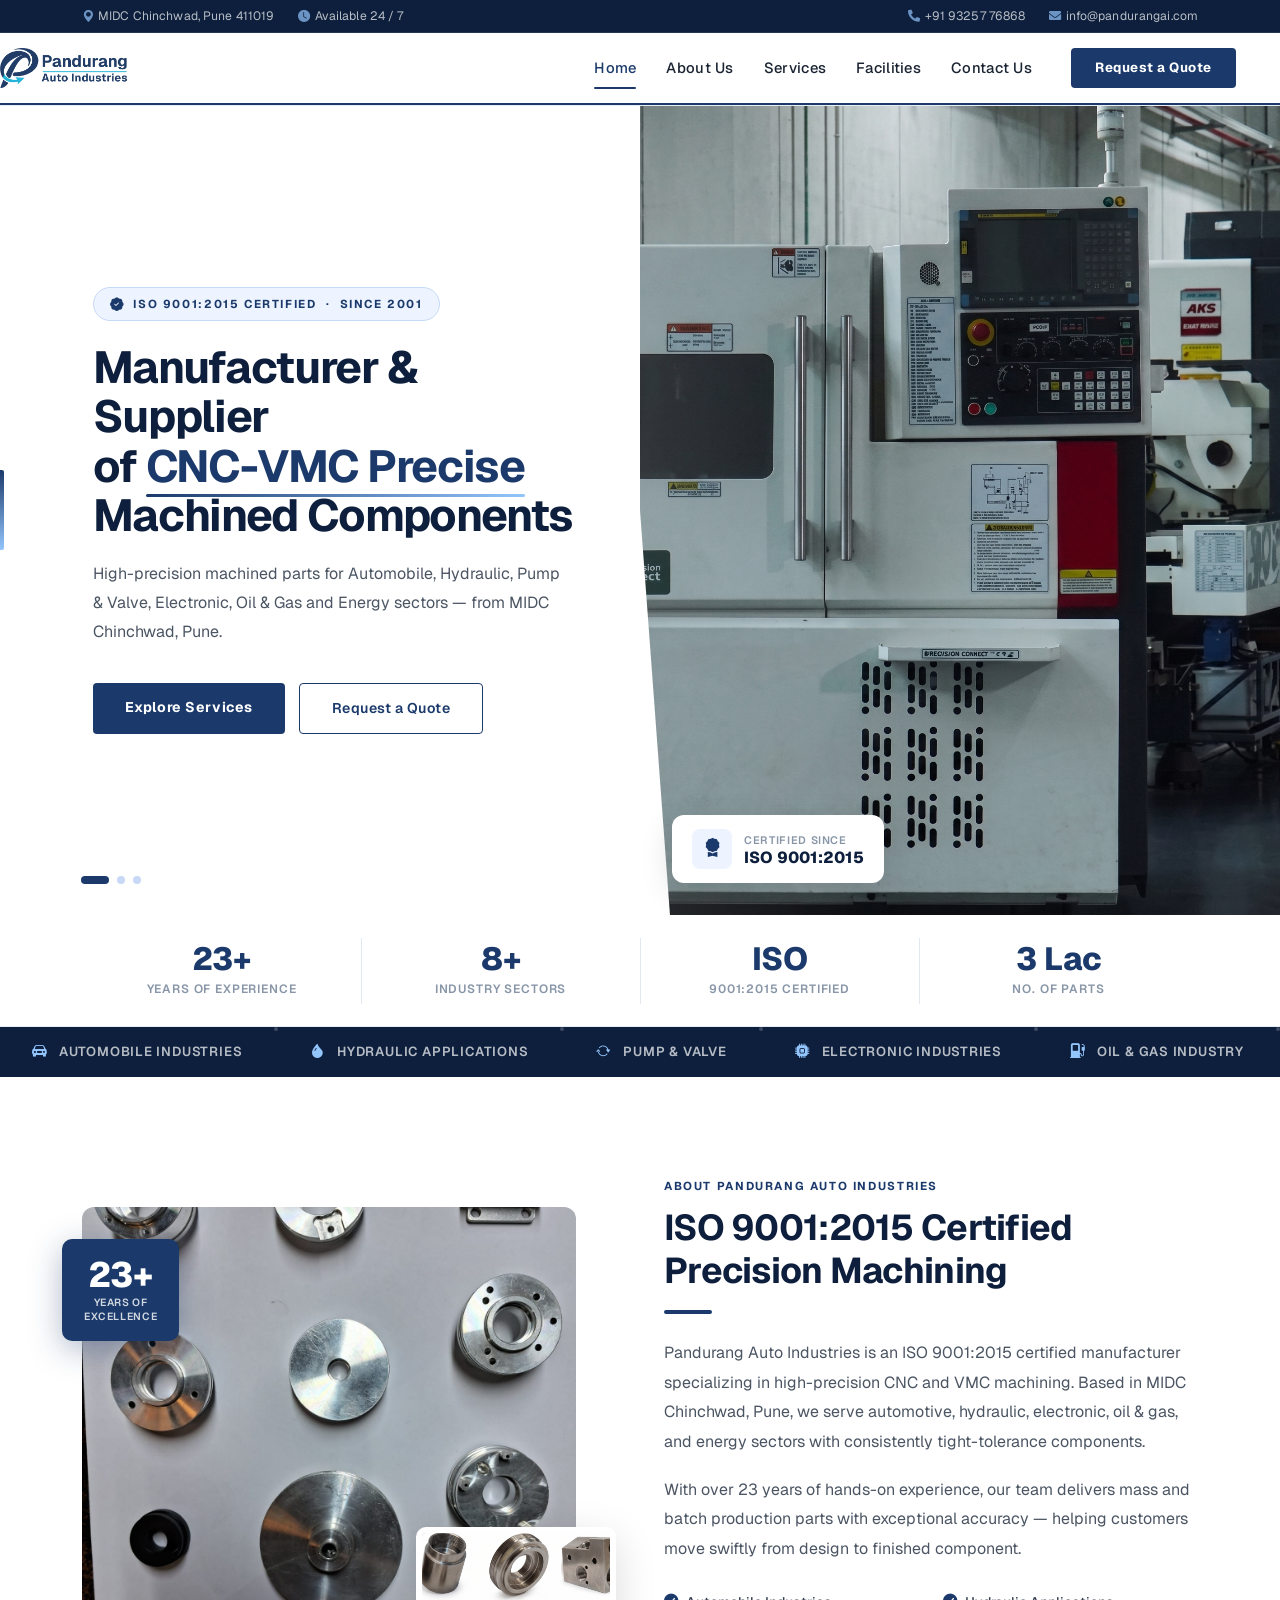
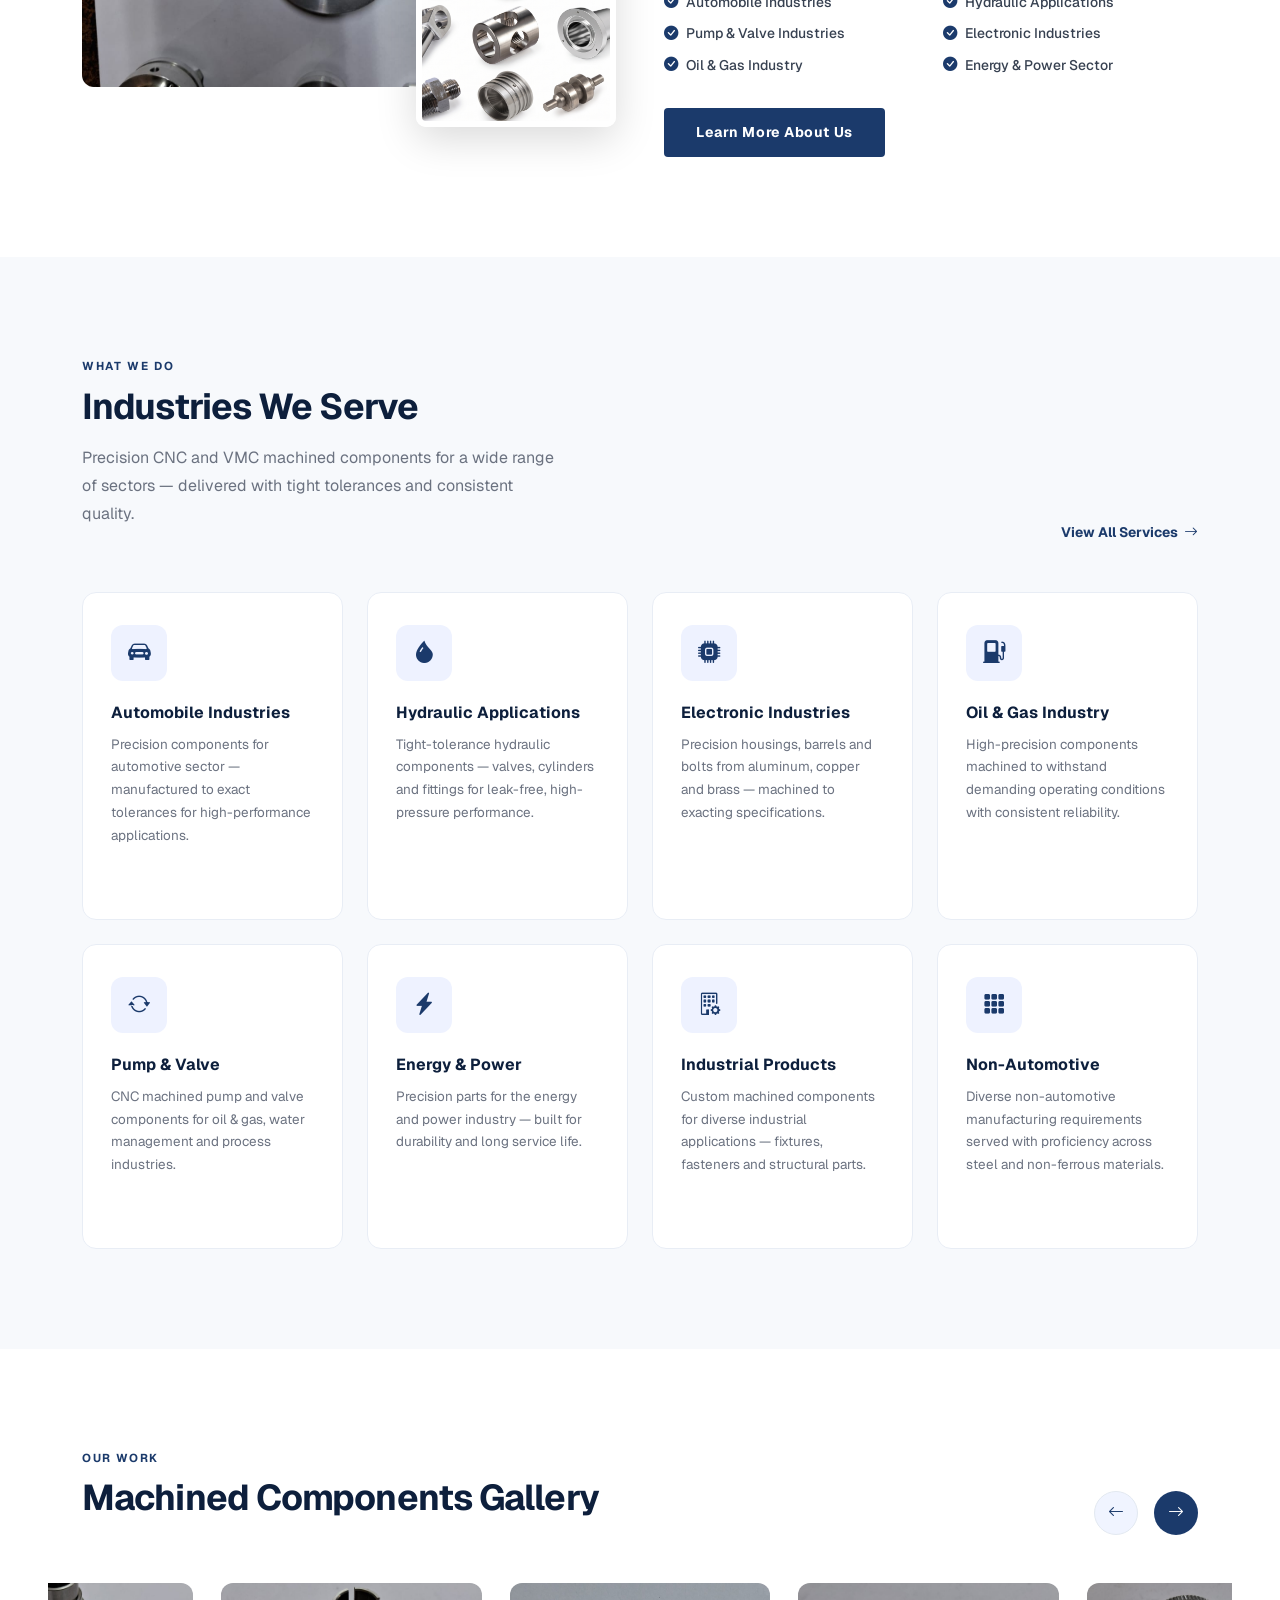
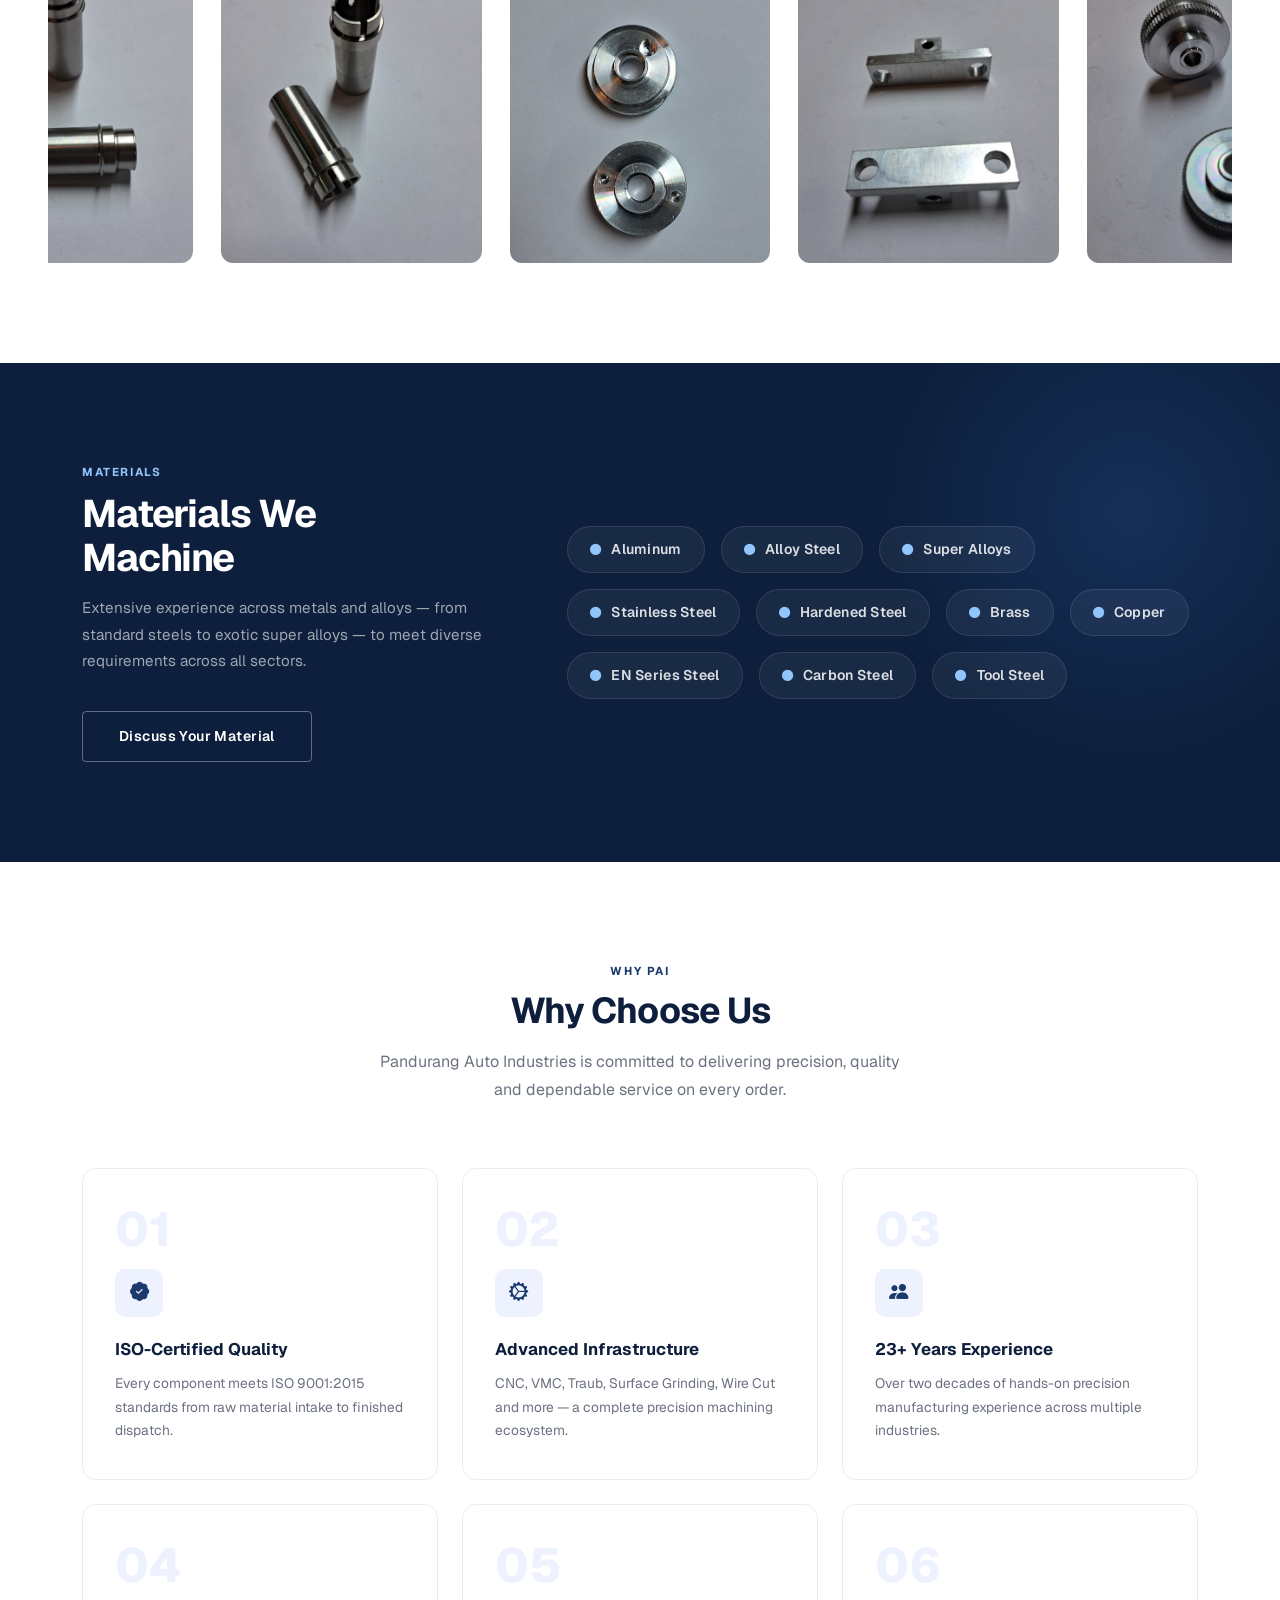
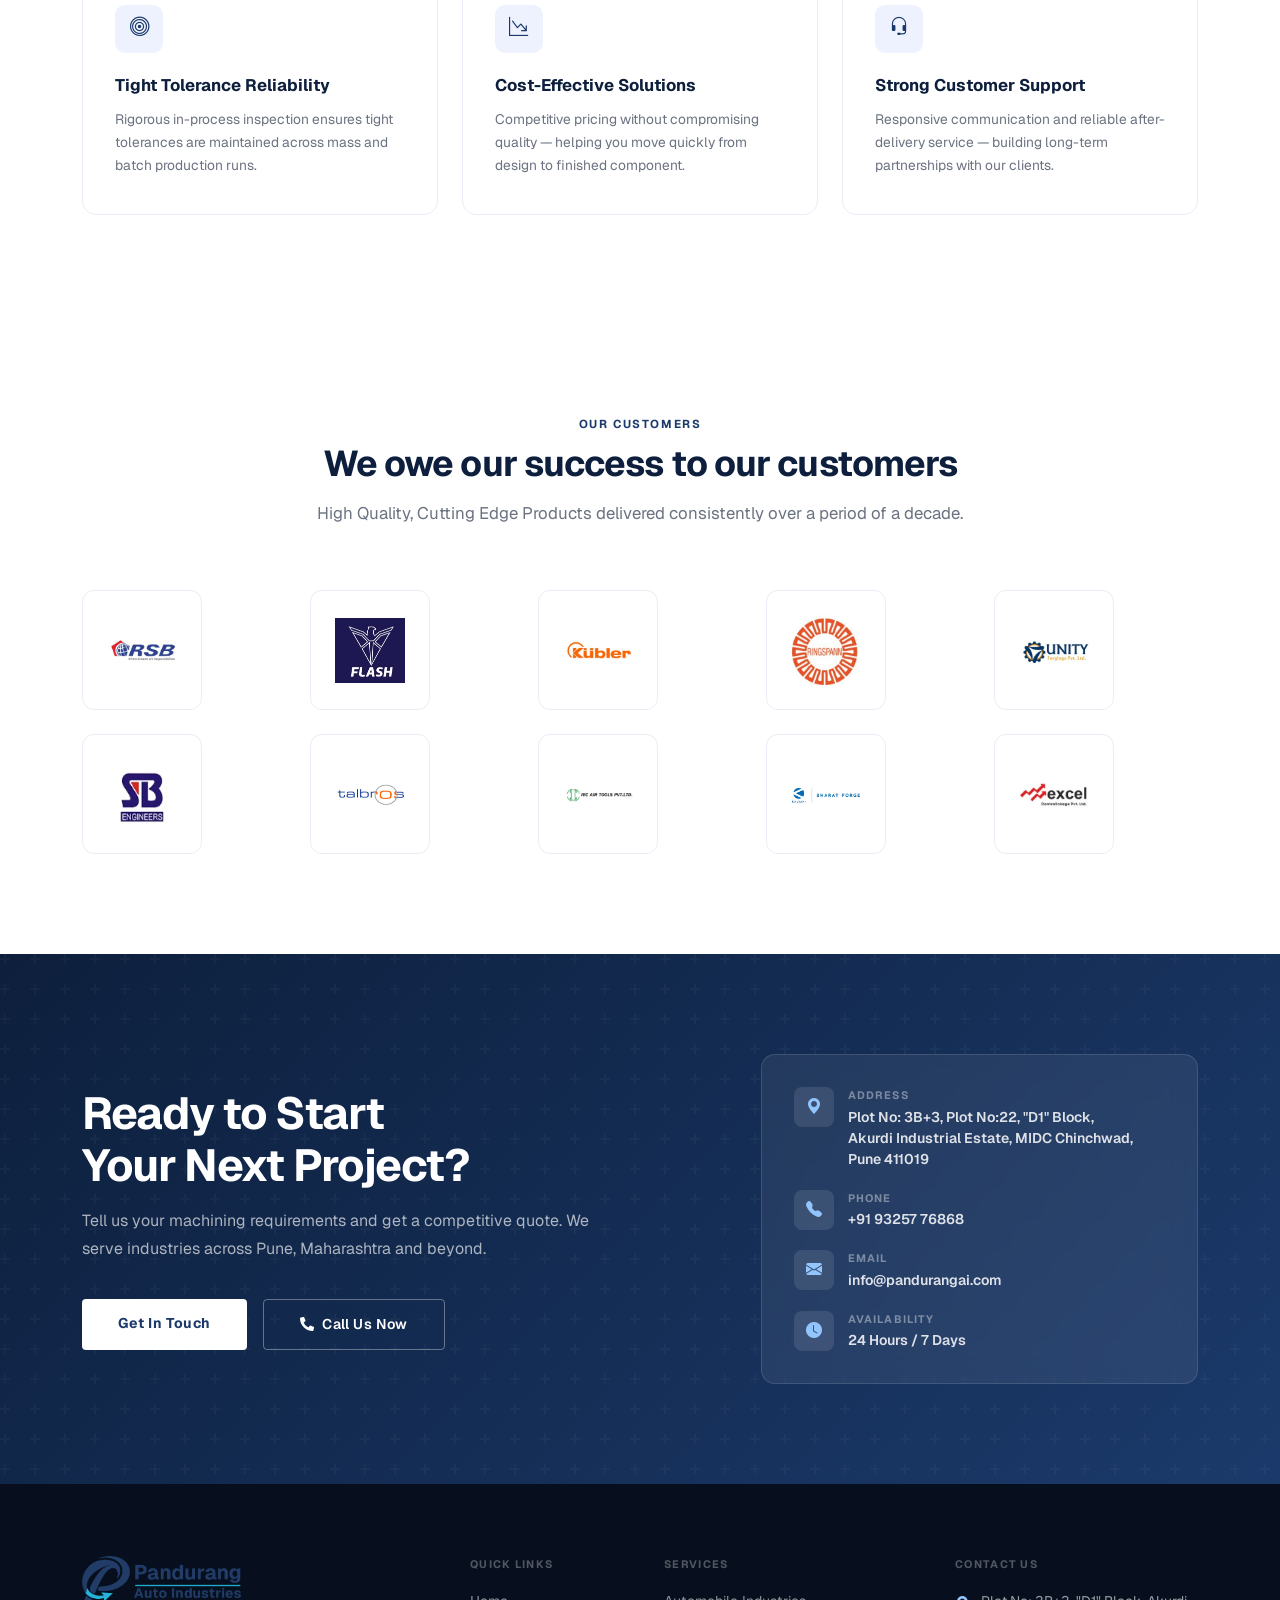
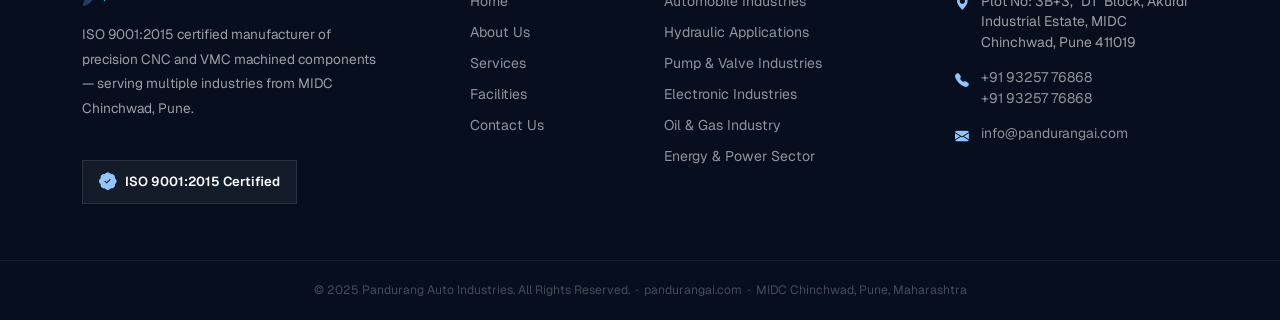
==== commit 82b43540: "Update customer logo grid to 5x2 layout and increase size - Change grid from 4 columns (col-lg-3) to" ====
--- a/index.html
+++ b/index.html
@@ -829,15 +829,19 @@
 /* ---------- CUSTOMERS ---------- */
 .customers-section { padding: 100px 0; background: #fff; }
 .section-subtitle { font-size: 1.05rem; color: #6B7280; margin-top: 12px; }
+.customer-col {
+    flex: 0 0 20%;
+    max-width: 20%;
+}
 .customer-logo-card {
-    padding: 16px;
+    padding: 18px;
     border-radius: 12px;
     border: 1px solid #E8EDF5;
     background: #fff;
     display: flex;
     align-items: center;
     justify-content: center;
-    height: 100px;
+    height: 120px;
     aspect-ratio: 1;
     transition: transform .3s, box-shadow .3s, border-color .3s;
 }
@@ -1012,6 +1016,7 @@
     .site-nav .nav-link { padding: 12px 16px !important; }
     .site-nav .nav-link::after { display: none; }
     .check-row { grid-template-columns: 1fr; }
+    .customer-col { flex: 0 0 25%; max-width: 25%; }
 }
 @media (max-width: 767px) {
     .hero-h1 { font-size: 1.9rem; }
@@ -1492,52 +1497,52 @@
             </div>
         </div>
         <div class="row g-4">
-            <div class="col-6 col-md-4 col-lg-3">
+            <div class="col-6 col-md-4 customer-col">
                 <div class="customer-logo-card">
                     <img src="img/clients/1.jpeg" alt="Customer Logo 1">
                 </div>
             </div>
-            <div class="col-6 col-md-4 col-lg-3">
+            <div class="col-6 col-md-4 customer-col">
                 <div class="customer-logo-card">
                     <img src="img/clients/2.jpeg" alt="Customer Logo 2">
                 </div>
             </div>
-            <div class="col-6 col-md-4 col-lg-3">
+            <div class="col-6 col-md-4 customer-col">
                 <div class="customer-logo-card">
                     <img src="img/clients/3.jpeg" alt="Customer Logo 3">
                 </div>
             </div>
-            <div class="col-6 col-md-4 col-lg-3">
+            <div class="col-6 col-md-4 customer-col">
                 <div class="customer-logo-card">
                     <img src="img/clients/4.jpeg" alt="Customer Logo 4">
                 </div>
             </div>
-            <div class="col-6 col-md-4 col-lg-3">
+            <div class="col-6 col-md-4 customer-col">
                 <div class="customer-logo-card">
                     <img src="img/clients/5.jpeg" alt="Customer Logo 5">
                 </div>
             </div>
-            <div class="col-6 col-md-4 col-lg-3">
+            <div class="col-6 col-md-4 customer-col">
                 <div class="customer-logo-card">
                     <img src="img/clients/6.jpeg" alt="Customer Logo 6">
                 </div>
             </div>
-            <div class="col-6 col-md-4 col-lg-3">
+            <div class="col-6 col-md-4 customer-col">
                 <div class="customer-logo-card">
                     <img src="img/clients/7.jpeg" alt="Customer Logo 7">
                 </div>
             </div>
-            <div class="col-6 col-md-4 col-lg-3">
+            <div class="col-6 col-md-4 customer-col">
                 <div class="customer-logo-card">
                     <img src="img/clients/8.jpeg" alt="Customer Logo 8">
                 </div>
             </div>
-            <div class="col-6 col-md-4 col-lg-3">
+            <div class="col-6 col-md-4 customer-col">
                 <div class="customer-logo-card">
                     <img src="img/clients/9.jpeg" alt="Customer Logo 9">
                 </div>
             </div>
-            <div class="col-6 col-md-4 col-lg-3">
+            <div class="col-6 col-md-4 customer-col">
                 <div class="customer-logo-card">
                     <img src="img/clients/10.jpeg" alt="Customer Logo 10">
                 </div>
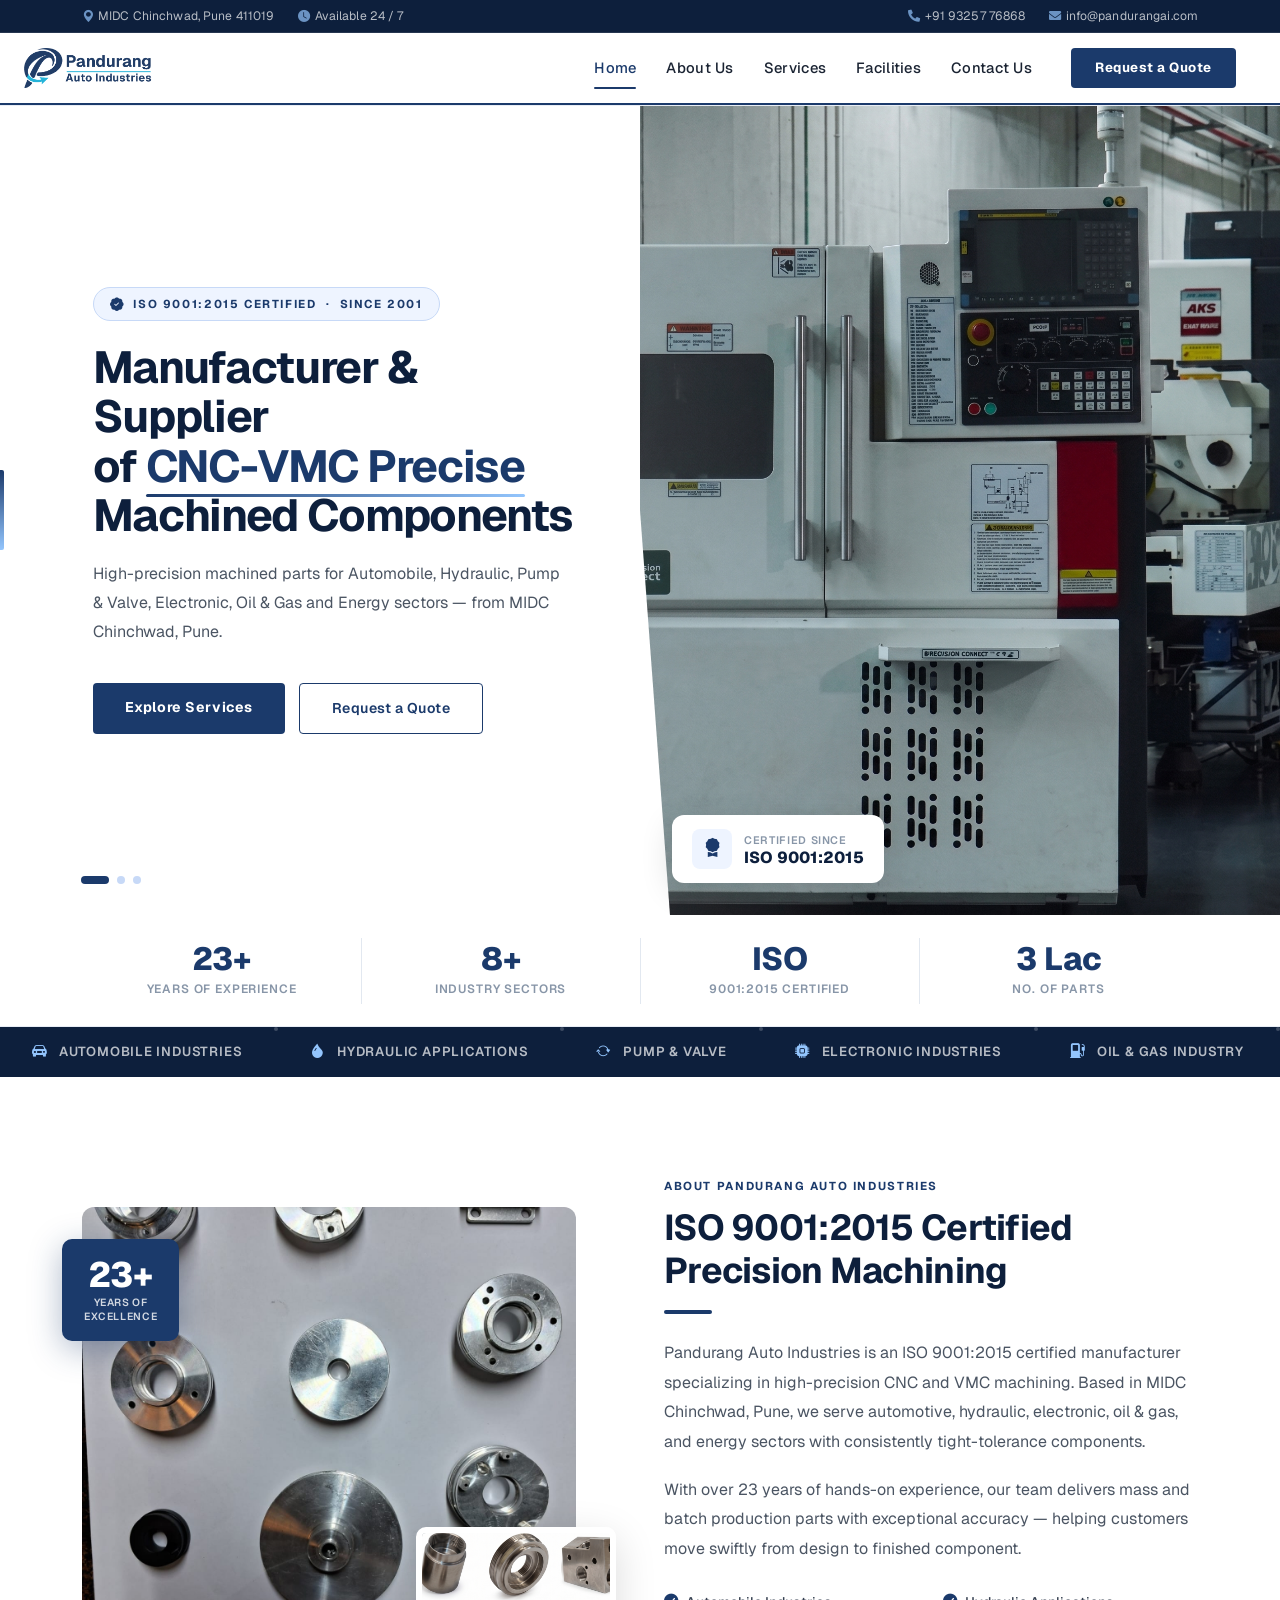
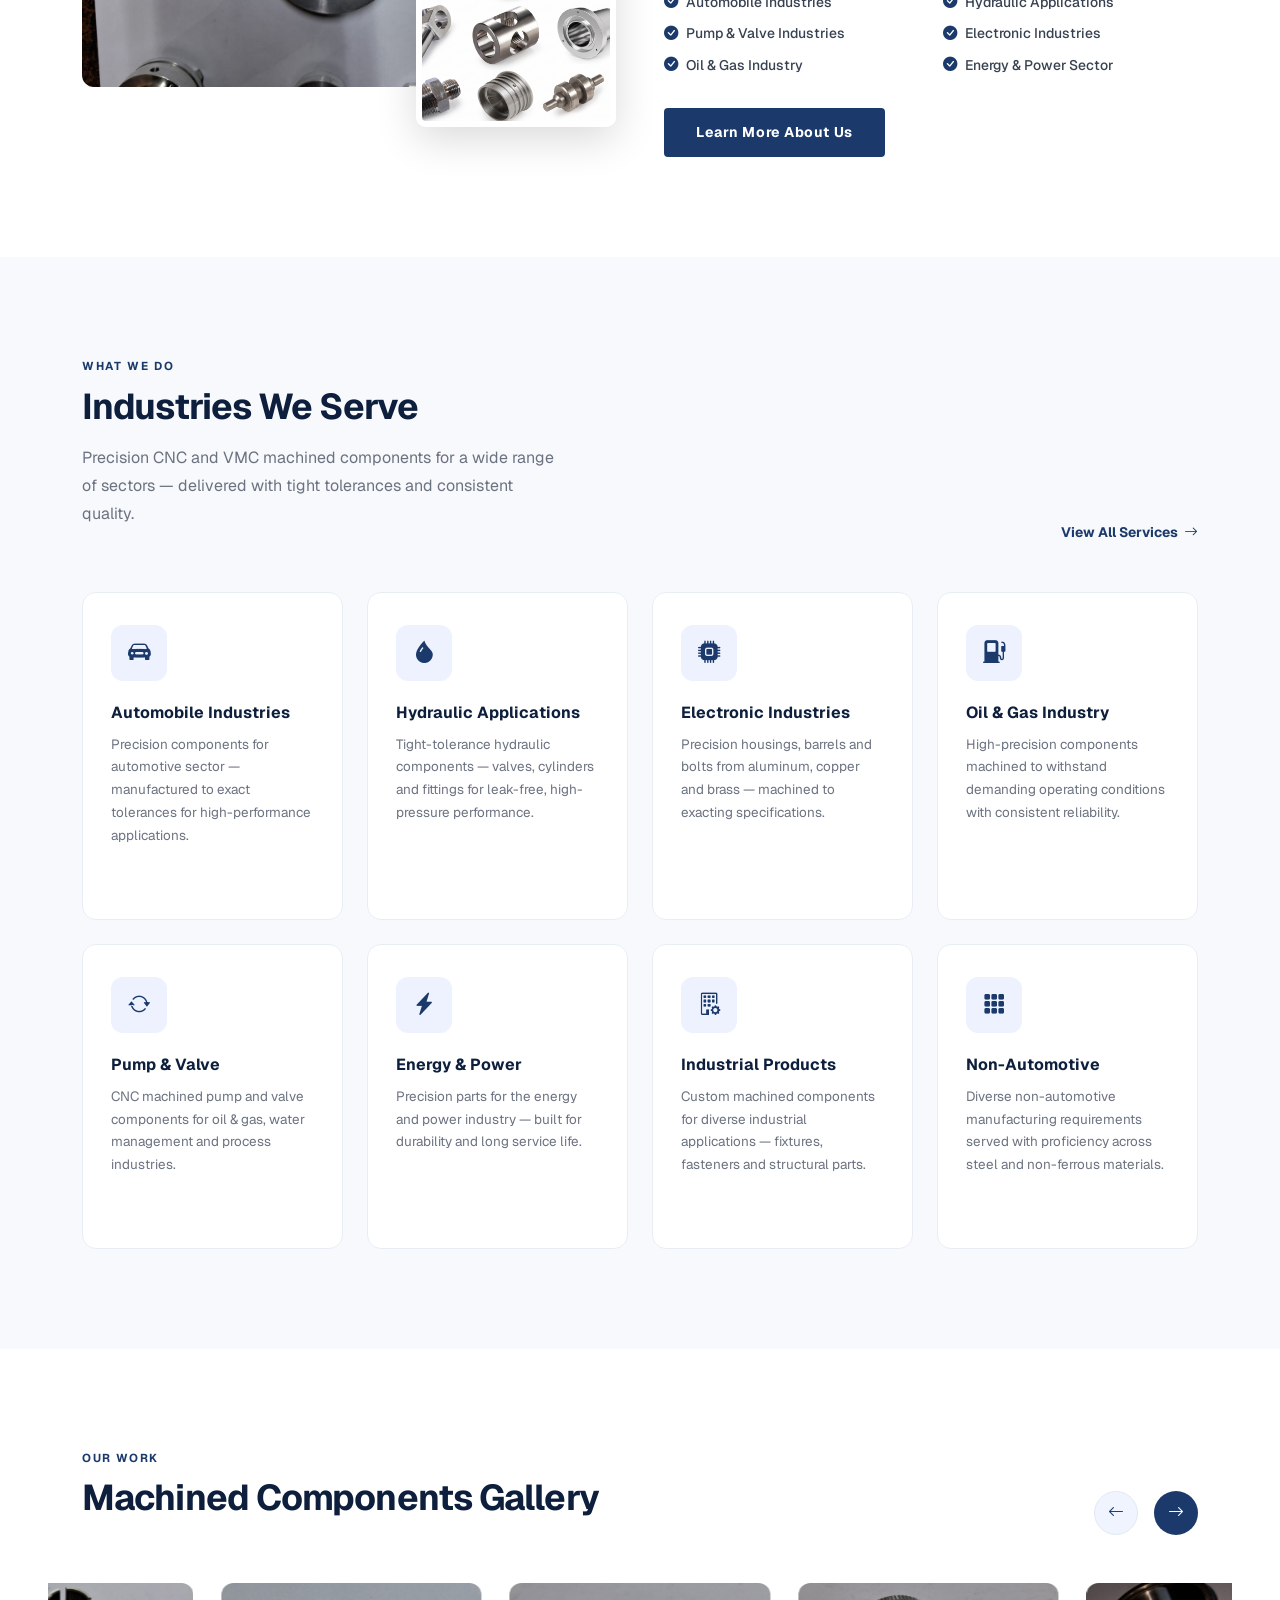
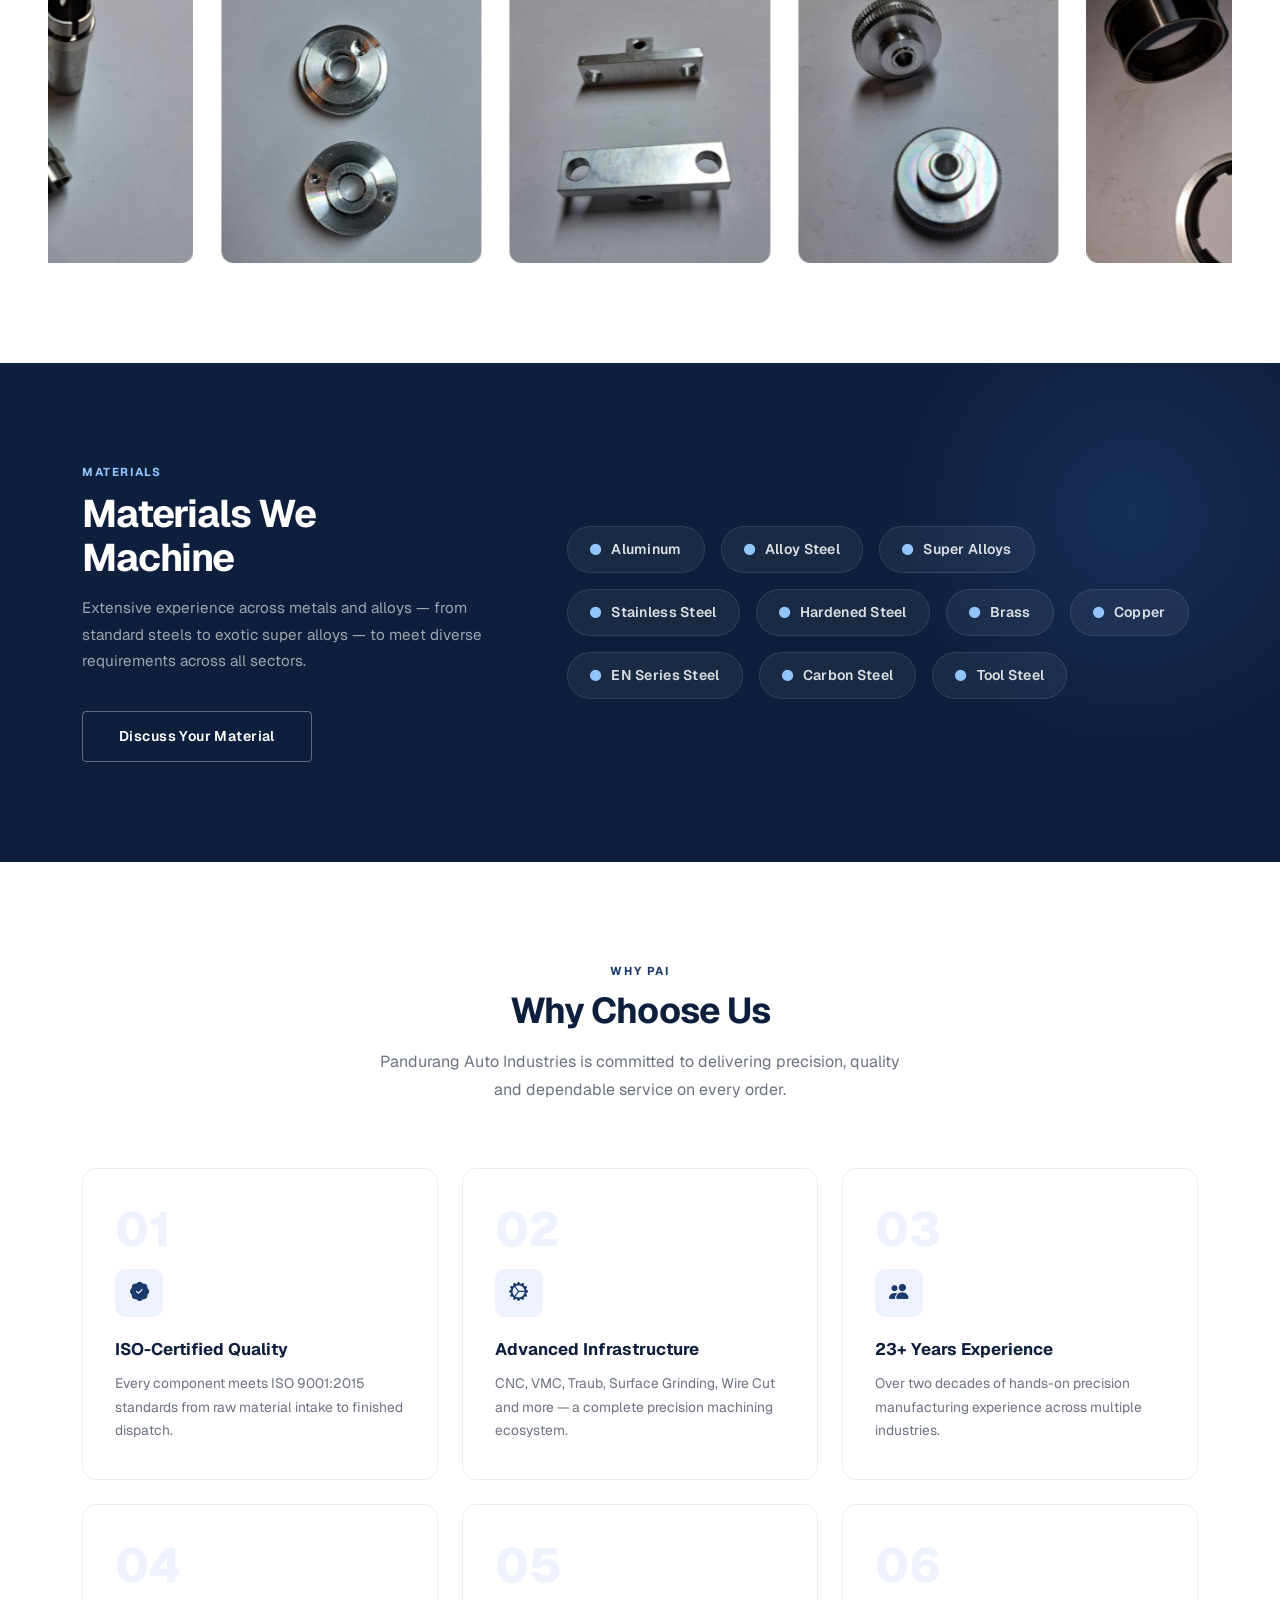
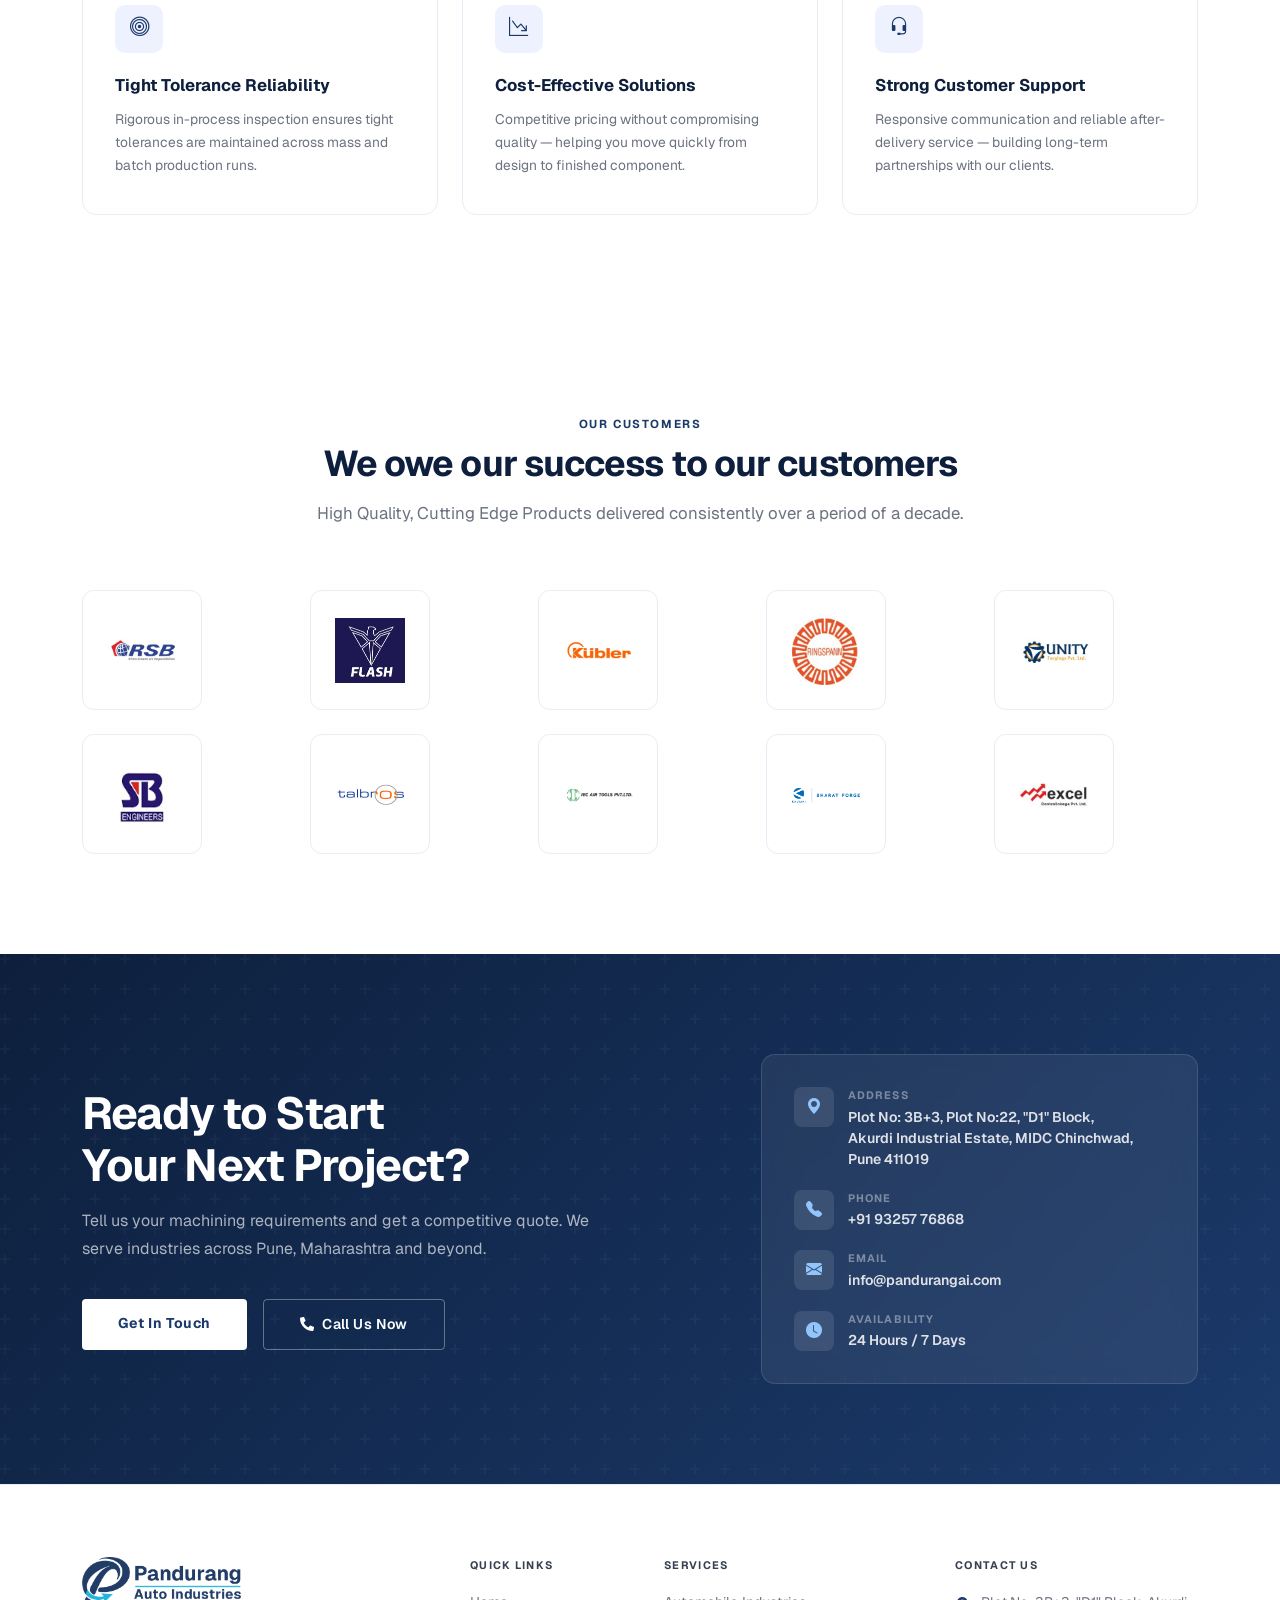
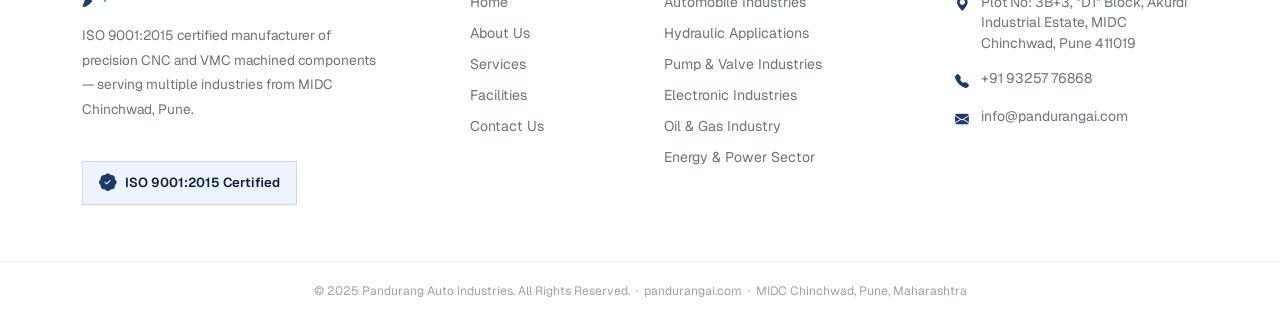
==== commit 6284fb9b: "Standardize navbar and footer design across all pages Navbar Improvements: - Add left padding (ps-lg" ====
--- a/index.html
+++ b/index.html
@@ -940,52 +940,56 @@
 
 /* ---------- FOOTER ---------- */
 .site-footer {
-    background: #070f1e;
+    background: #fff;
     padding: 72px 0 0;
-    color: rgba(255,255,255,.6);
+    color: #6B7280;
     font-size: 0.87rem;
+    border-top: 1px solid #E8EDF5;
 }
 .footer-brand-text {
     font-family: 'Geist', sans-serif;
     font-weight: 800;
     font-size: 1.4rem;
-    color: #fff;
+    color: #0d1f3c;
     letter-spacing: -0.02em;
     margin-bottom: 16px;
     display: block;
 }
-.footer-brand-text span { color: #93C5FD; }
+.footer-brand-text span { color: #1B3A6B; }
 .footer-heading {
     font-size: 0.68rem;
     font-weight: 700;
     letter-spacing: 0.12em;
     text-transform: uppercase;
-    color: rgba(255,255,255,.3);
+    color: #374151;
     margin-bottom: 18px;
 }
 .footer-links { list-style: none; padding: 0; margin: 0; }
 .footer-links li { margin-bottom: 10px; }
 .footer-links a {
-    color: rgba(255,255,255,.55);
+    color: #6B7280;
     text-decoration: none;
     transition: color .2s, padding-left .2s;
     font-size: 0.88rem;
 }
-.footer-links a:hover { color: #fff; padding-left: 4px; }
+.footer-links a:hover { color: #1B3A6B; padding-left: 4px; }
 .footer-contact-row {
     display: flex; align-items: flex-start; gap: 12px;
     margin-bottom: 14px;
 }
-.footer-contact-row i { color: #93C5FD; margin-top: 3px; flex-shrink: 0; }
+.footer-contact-row i { color: #1B3A6B; margin-top: 3px; flex-shrink: 0; }
+.footer-contact-row a { color: #6B7280; text-decoration: none; transition: color .2s; }
+.footer-contact-row a:hover { color: #1B3A6B; }
 .footer-bottom {
-    border-top: 1px solid rgba(255,255,255,.06);
+    border-top: 1px solid #E8EDF5;
     margin-top: 56px;
     padding: 20px 0;
     font-size: 0.76rem;
-    color: rgba(255,255,255,.25);
+    color: #9CA3AF;
     text-align: center;
 }
-.footer-bottom a { color: rgba(255,255,255,.25); text-decoration: none; }
+.footer-bottom a { color: #9CA3AF; text-decoration: none; transition: color .2s; }
+.footer-bottom a:hover { color: #1B3A6B; }
 
 /* ---------- BACK TO TOP ---------- */
 .back-to-top {
@@ -1053,8 +1057,8 @@
 </div>
 
 <!-- Navbar -->
-<nav class="site-nav navbar navbar-expand-lg py-0 pe-lg-4" id="siteNav">
-    <div class="container-fluid ps-0">
+<nav class="site-nav navbar navbar-expand-lg py-0 ps-lg-4 pe-lg-4" id="siteNav">
+    <div class="container-fluid ps-lg-0">
         <a href="index.html" class="navbar-brand me-0 d-flex align-items-center">
             <div class="navbar-brand-wrapper d-flex align-items-center gap-3">
                 <img src="img/Logo.png" alt="Pandurang Auto Industries" class="navbar-logo" style="height: 40px; width: auto;">
@@ -1607,10 +1611,10 @@
         <div class="row g-5">
             <div class="col-lg-4">
                 <img src="img/Logo.png" alt="Pandurang Auto Industries" style="height:50px;width:auto;margin-bottom:16px;display:block;">
-                <p style="line-height:1.8;max-width:300px;">ISO 9001:2015 certified manufacturer of precision CNC and VMC machined components — serving multiple industries from MIDC Chinchwad, Pune.</p>
-                <div class="mt-4 d-inline-flex align-items-center gap-2 px-3 py-2 rounded" style="background:rgba(255,255,255,.05);border:1px solid rgba(255,255,255,.1);">
-                    <i class="bi bi-patch-check-fill" style="color:#93C5FD;font-size:1.1rem;"></i>
-                    <span style="font-size:0.82rem;font-weight:600;color:#fff;">ISO 9001:2015 Certified</span>
+                <p style="line-height:1.8;max-width:300px;color:#6B7280;">ISO 9001:2015 certified manufacturer of precision CNC and VMC machined components — serving multiple industries from MIDC Chinchwad, Pune.</p>
+                <div class="mt-4 d-inline-flex align-items-center gap-2 px-3 py-2 rounded" style="background:#EEF4FF;border:1px solid #C7D9F7;">
+                    <i class="bi bi-patch-check-fill" style="color:#1B3A6B;font-size:1.1rem;"></i>
+                    <span style="font-size:0.82rem;font-weight:600;color:#0d1f3c;">ISO 9001:2015 Certified</span>
                 </div>
             </div>
             <div class="col-sm-6 col-lg-2">
@@ -1638,18 +1642,15 @@
                 <div class="footer-heading">Contact Us</div>
                 <div class="footer-contact-row">
                     <i class="bi bi-geo-alt-fill"></i>
-                    <span>Plot No: 3B+3, "D1" Block, Akurdi Industrial Estate, MIDC Chinchwad, Pune 411019</span>
+                    <span style="color:#6B7280;">Plot No: 3B+3, "D1" Block, Akurdi Industrial Estate, MIDC Chinchwad, Pune 411019</span>
                 </div>
                 <div class="footer-contact-row">
                     <i class="bi bi-telephone-fill"></i>
-                    <div>
-                        <a href="tel:+919325776868" style="color:rgba(255,255,255,.55);text-decoration:none;display:block;">+91 93257 76868</a>
-                        <a href="tel:+919325776868" style="color:rgba(255,255,255,.55);text-decoration:none;display:block;">+91 93257 76868</a>
-                    </div>
+                    <a href="tel:+919325776868">+91 93257 76868</a>
                 </div>
                 <div class="footer-contact-row">
                     <i class="bi bi-envelope-fill"></i>
-                    <a href="mailto:info@pandurangai.com" style="color:rgba(255,255,255,.55);text-decoration:none;">info@pandurangai.com</a>
+                    <a href="mailto:info@pandurangai.com">info@pandurangai.com</a>
                 </div>
             </div>
         </div>
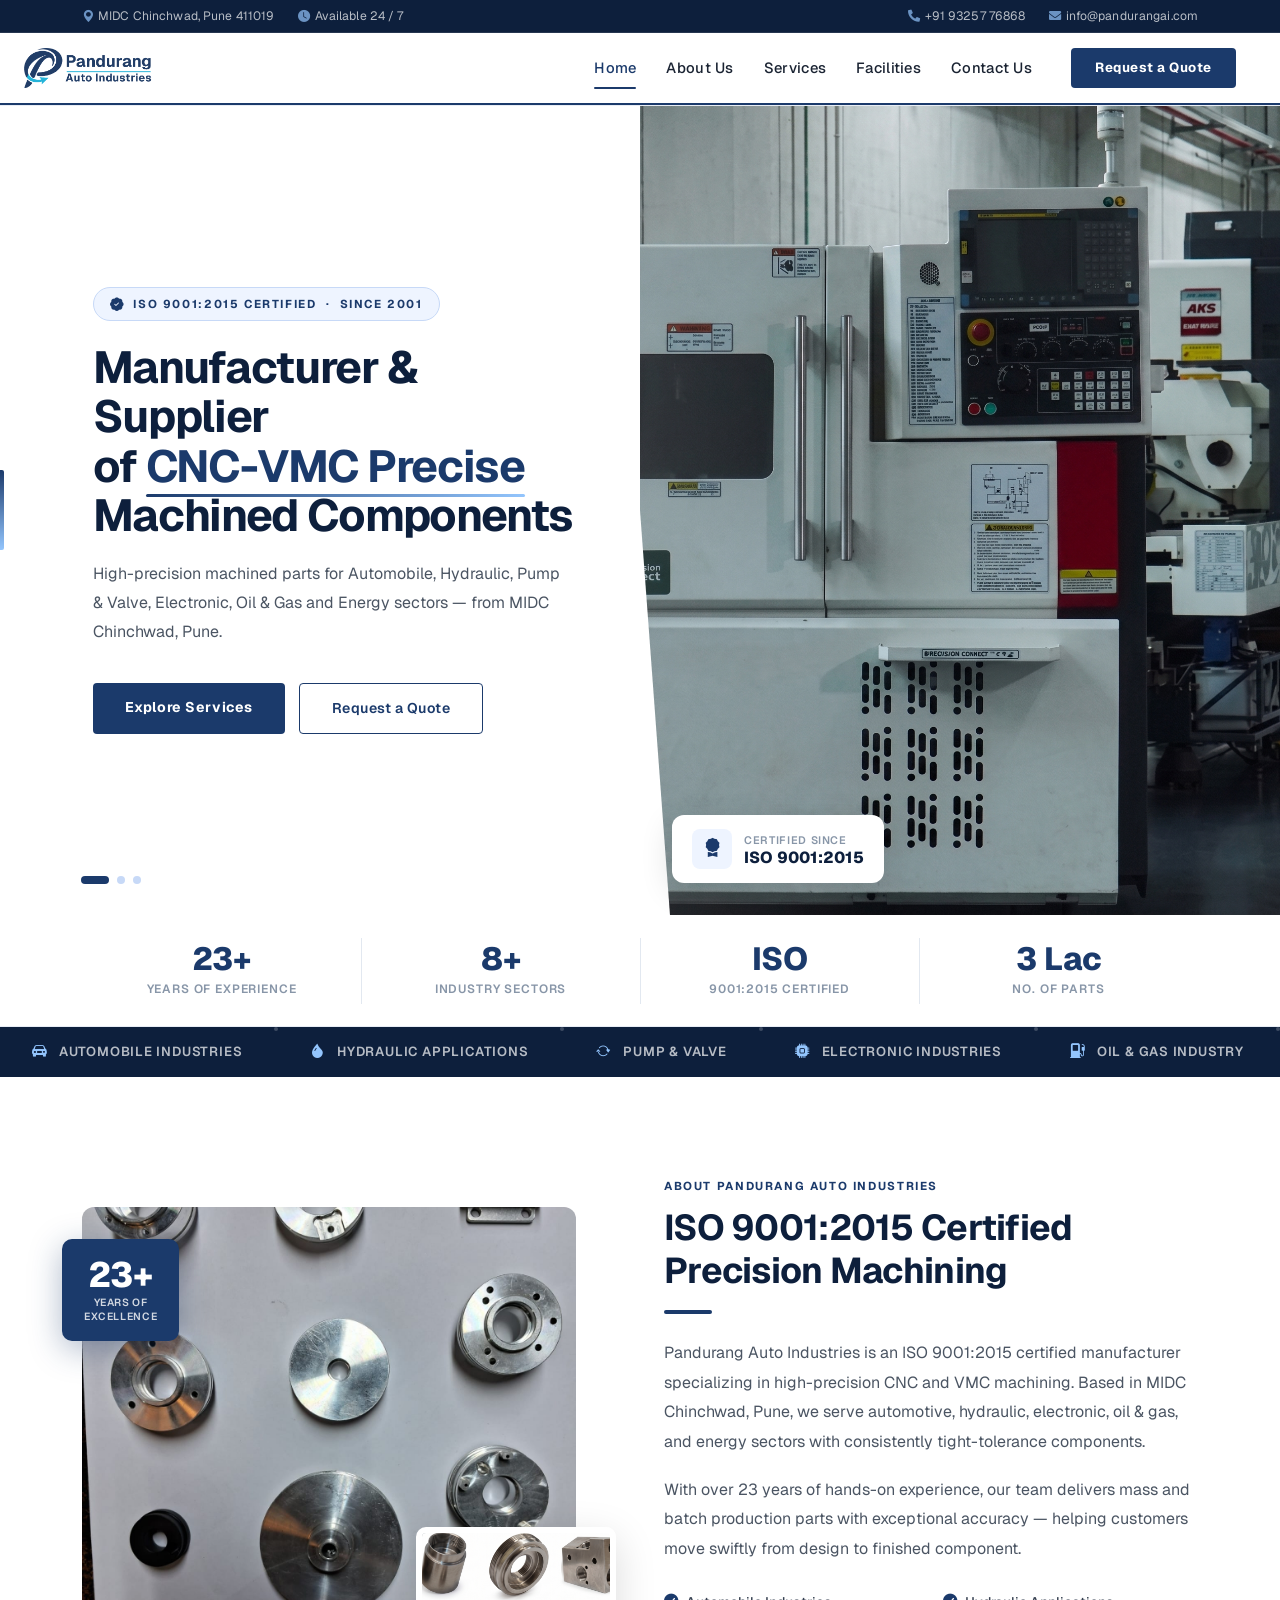
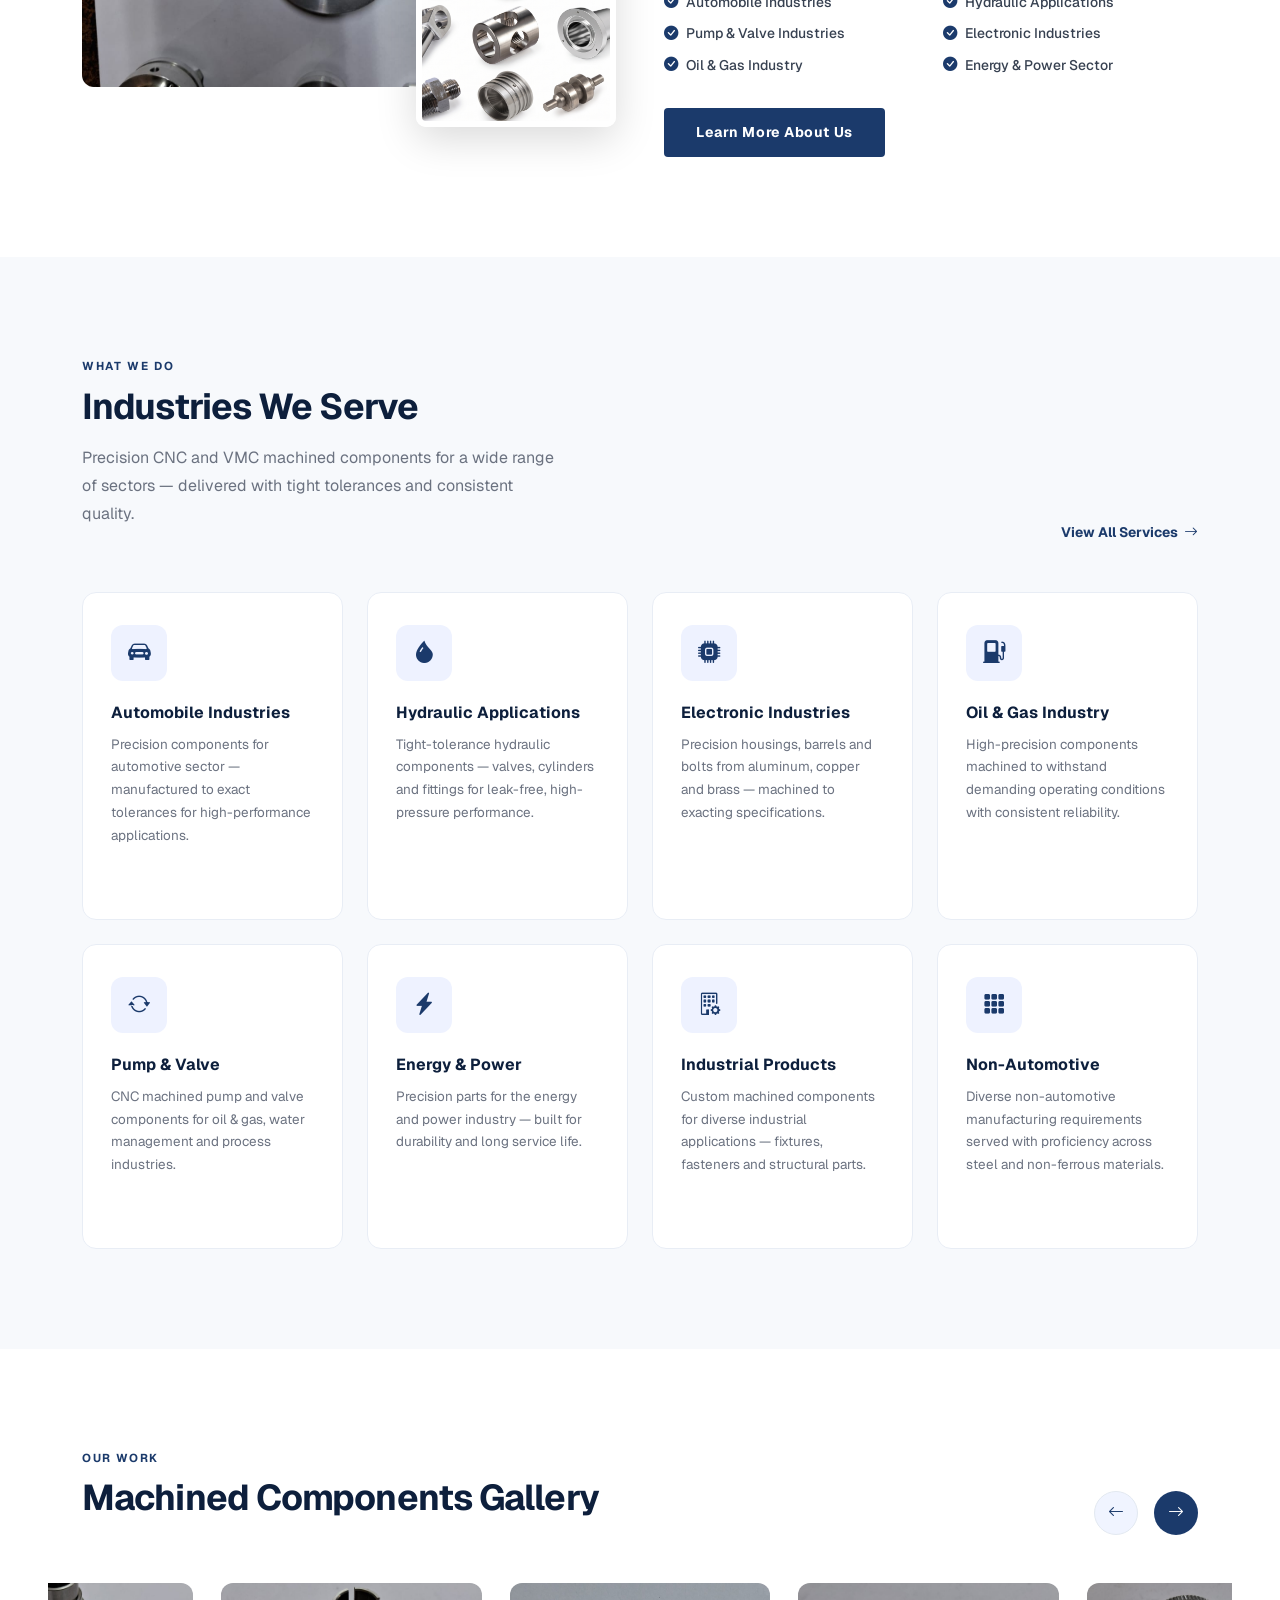
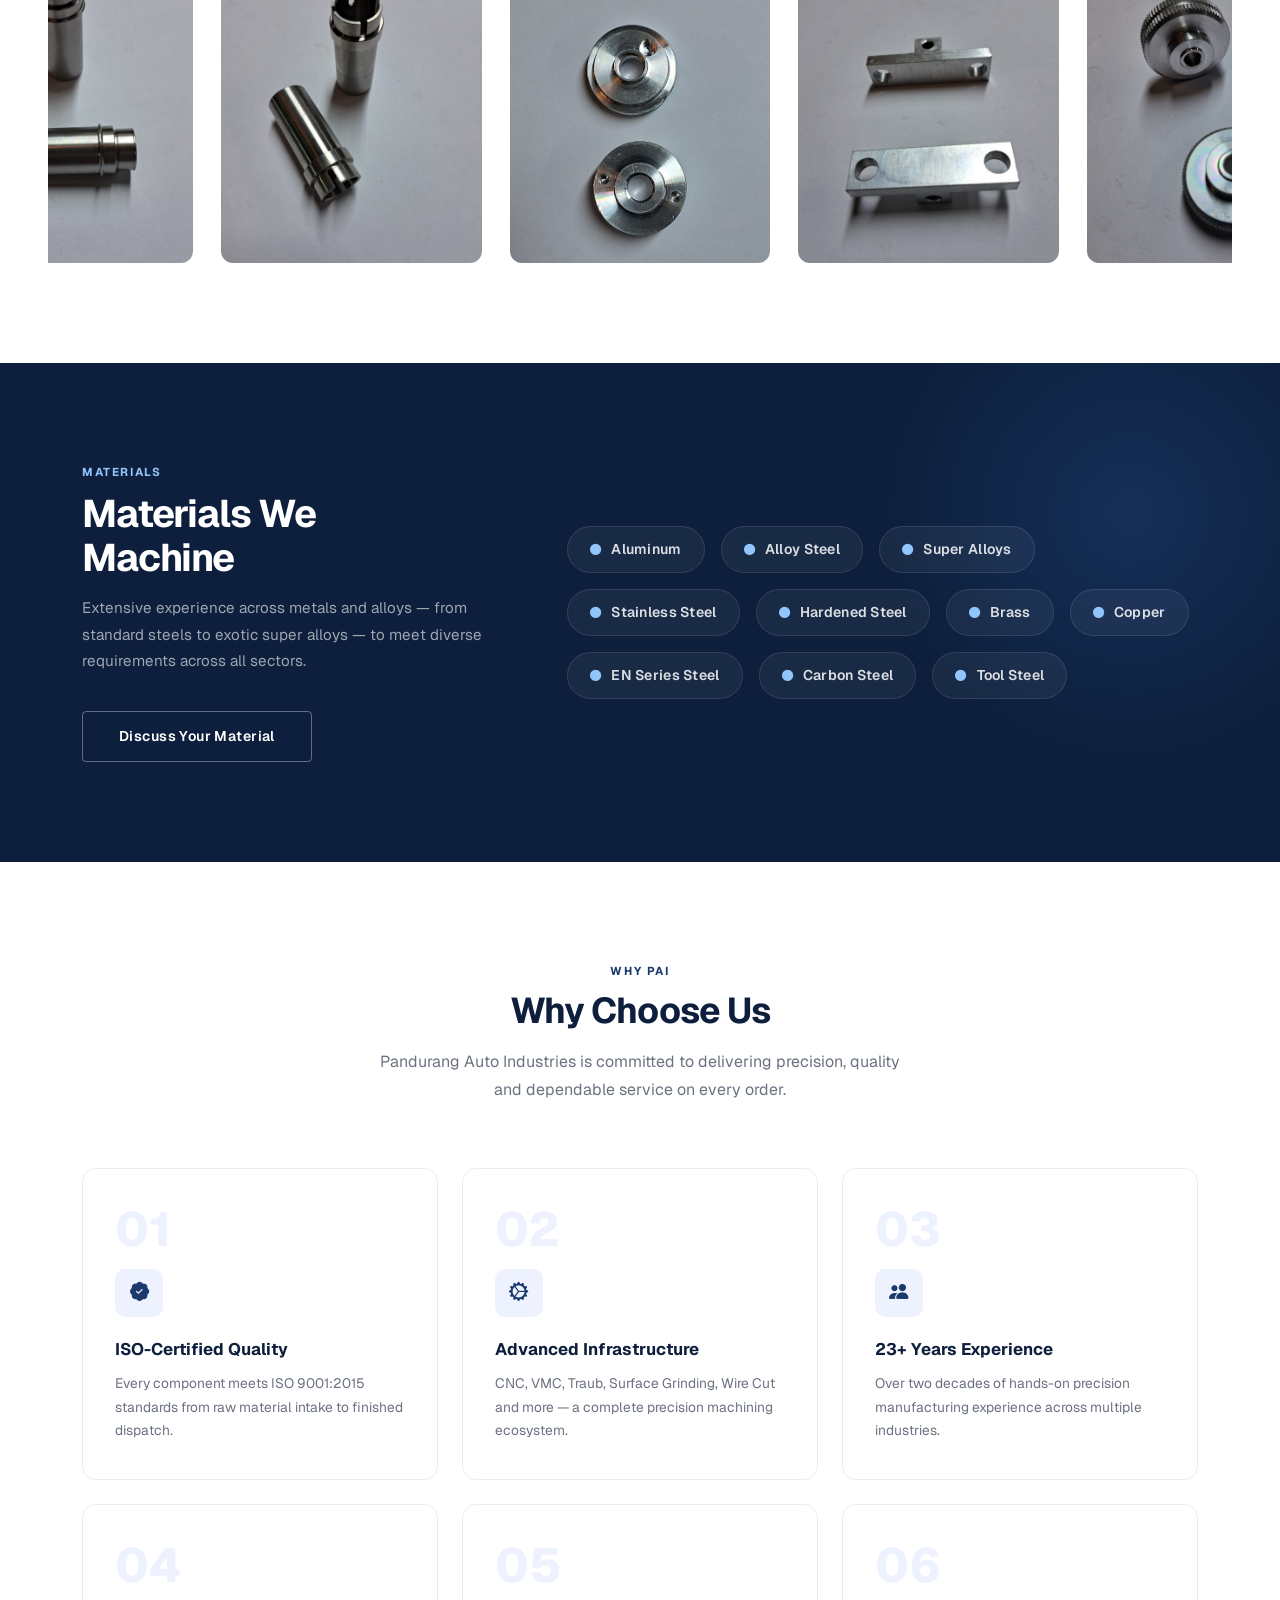
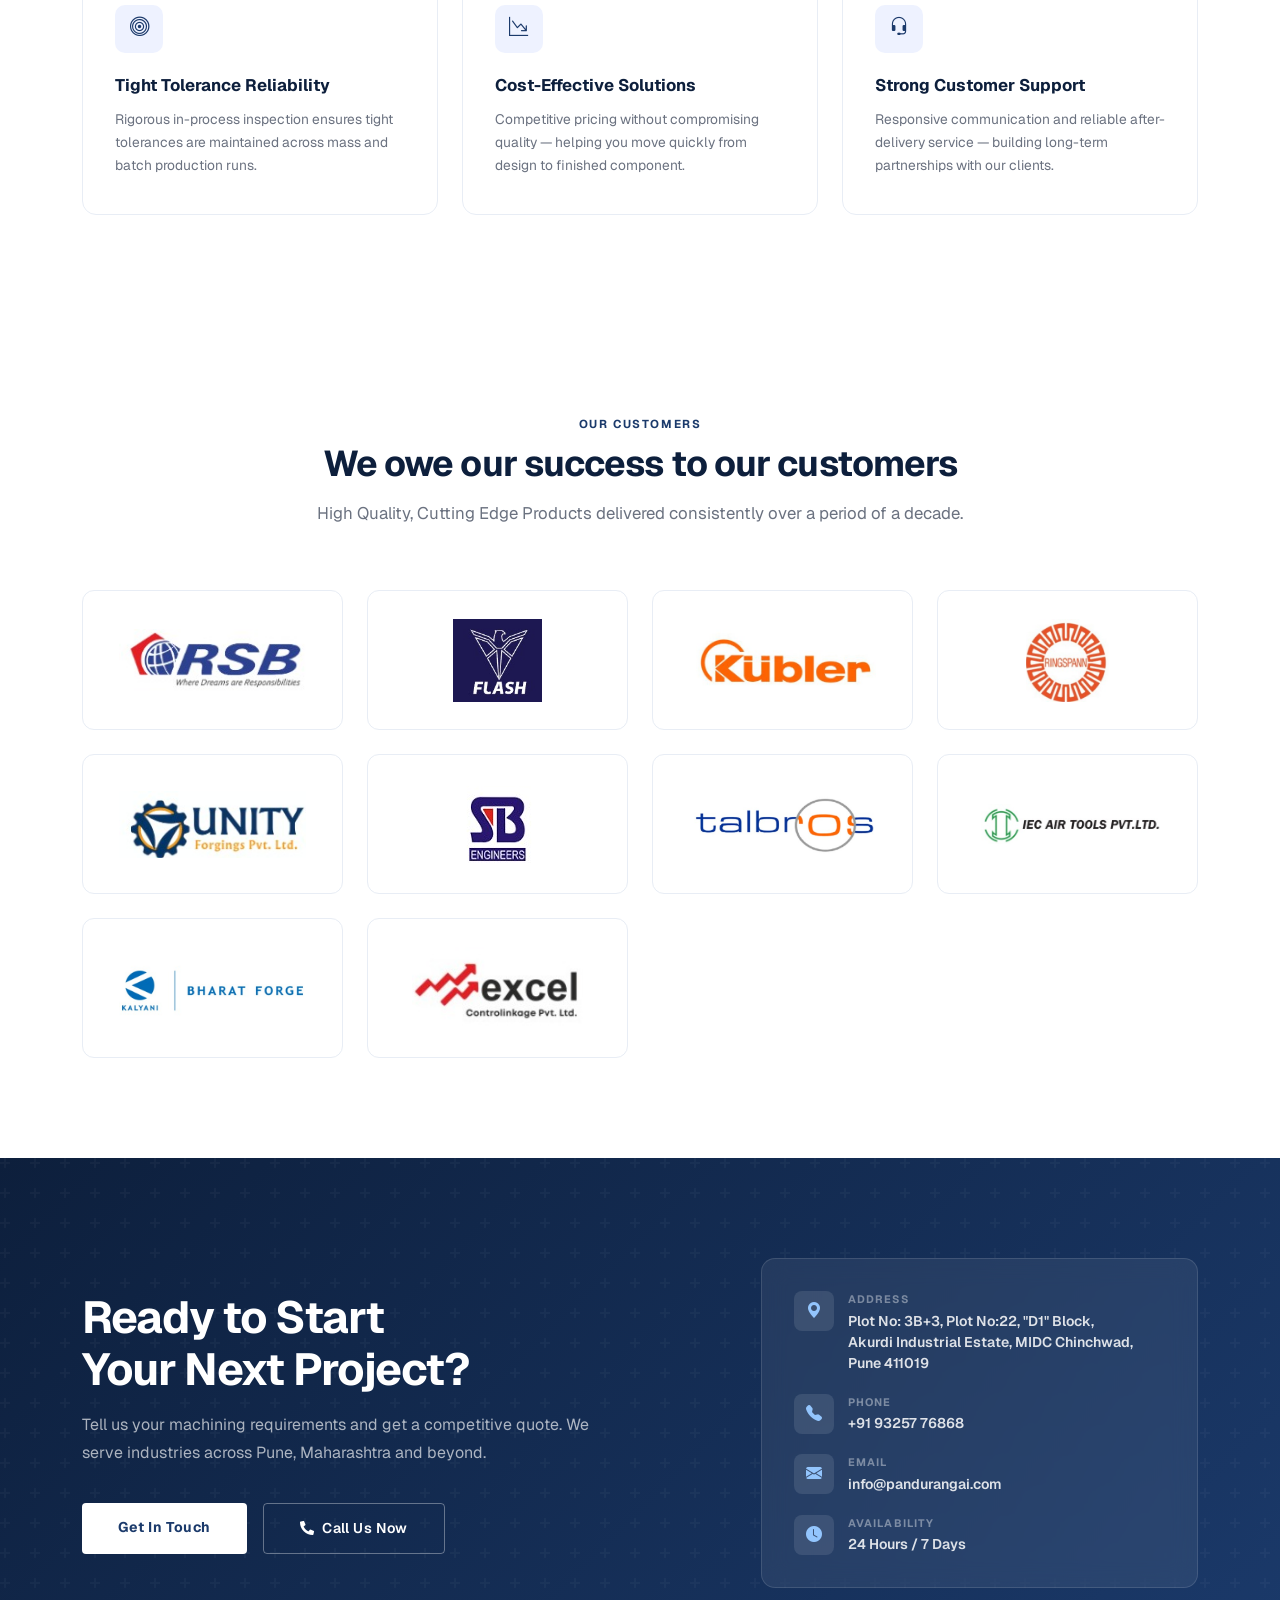
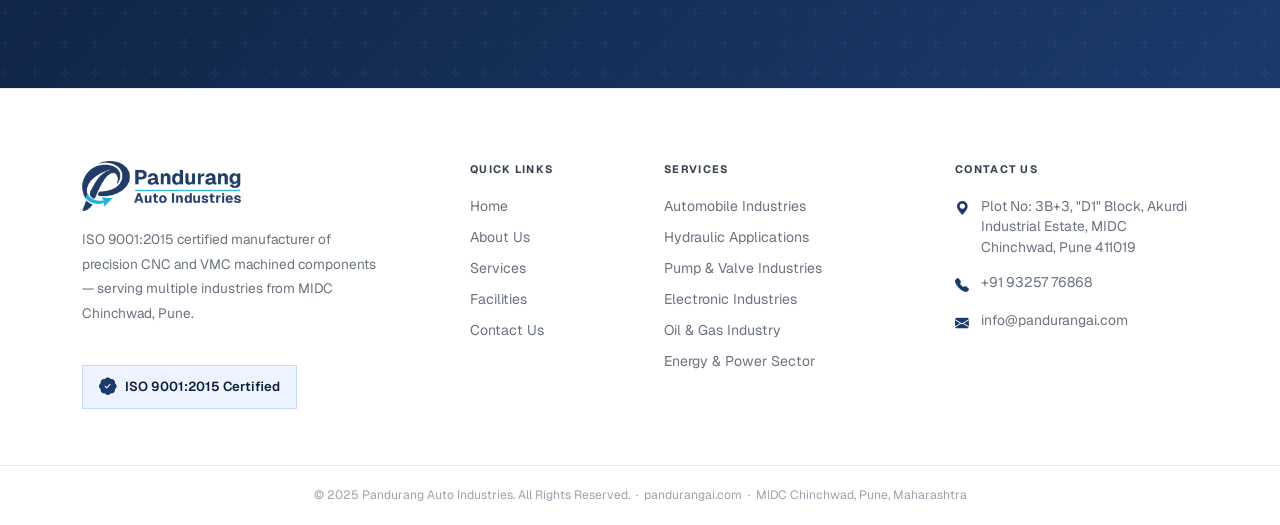
==== commit a06a32b8: "Remove breadcrumbs, fix navbar consistency, and expand customer logos Breadcrumb Removal: - Remove v" ====
--- a/index.html
+++ b/index.html
@@ -830,19 +830,18 @@
 .customers-section { padding: 100px 0; background: #fff; }
 .section-subtitle { font-size: 1.05rem; color: #6B7280; margin-top: 12px; }
 .customer-col {
-    flex: 0 0 20%;
-    max-width: 20%;
+    flex: 0 0 25%;
+    max-width: 25%;
 }
 .customer-logo-card {
-    padding: 18px;
+    padding: 20px;
     border-radius: 12px;
     border: 1px solid #E8EDF5;
     background: #fff;
     display: flex;
     align-items: center;
     justify-content: center;
-    height: 120px;
-    aspect-ratio: 1;
+    height: 140px;
     transition: transform .3s, box-shadow .3s, border-color .3s;
 }
 .customer-logo-card:hover {
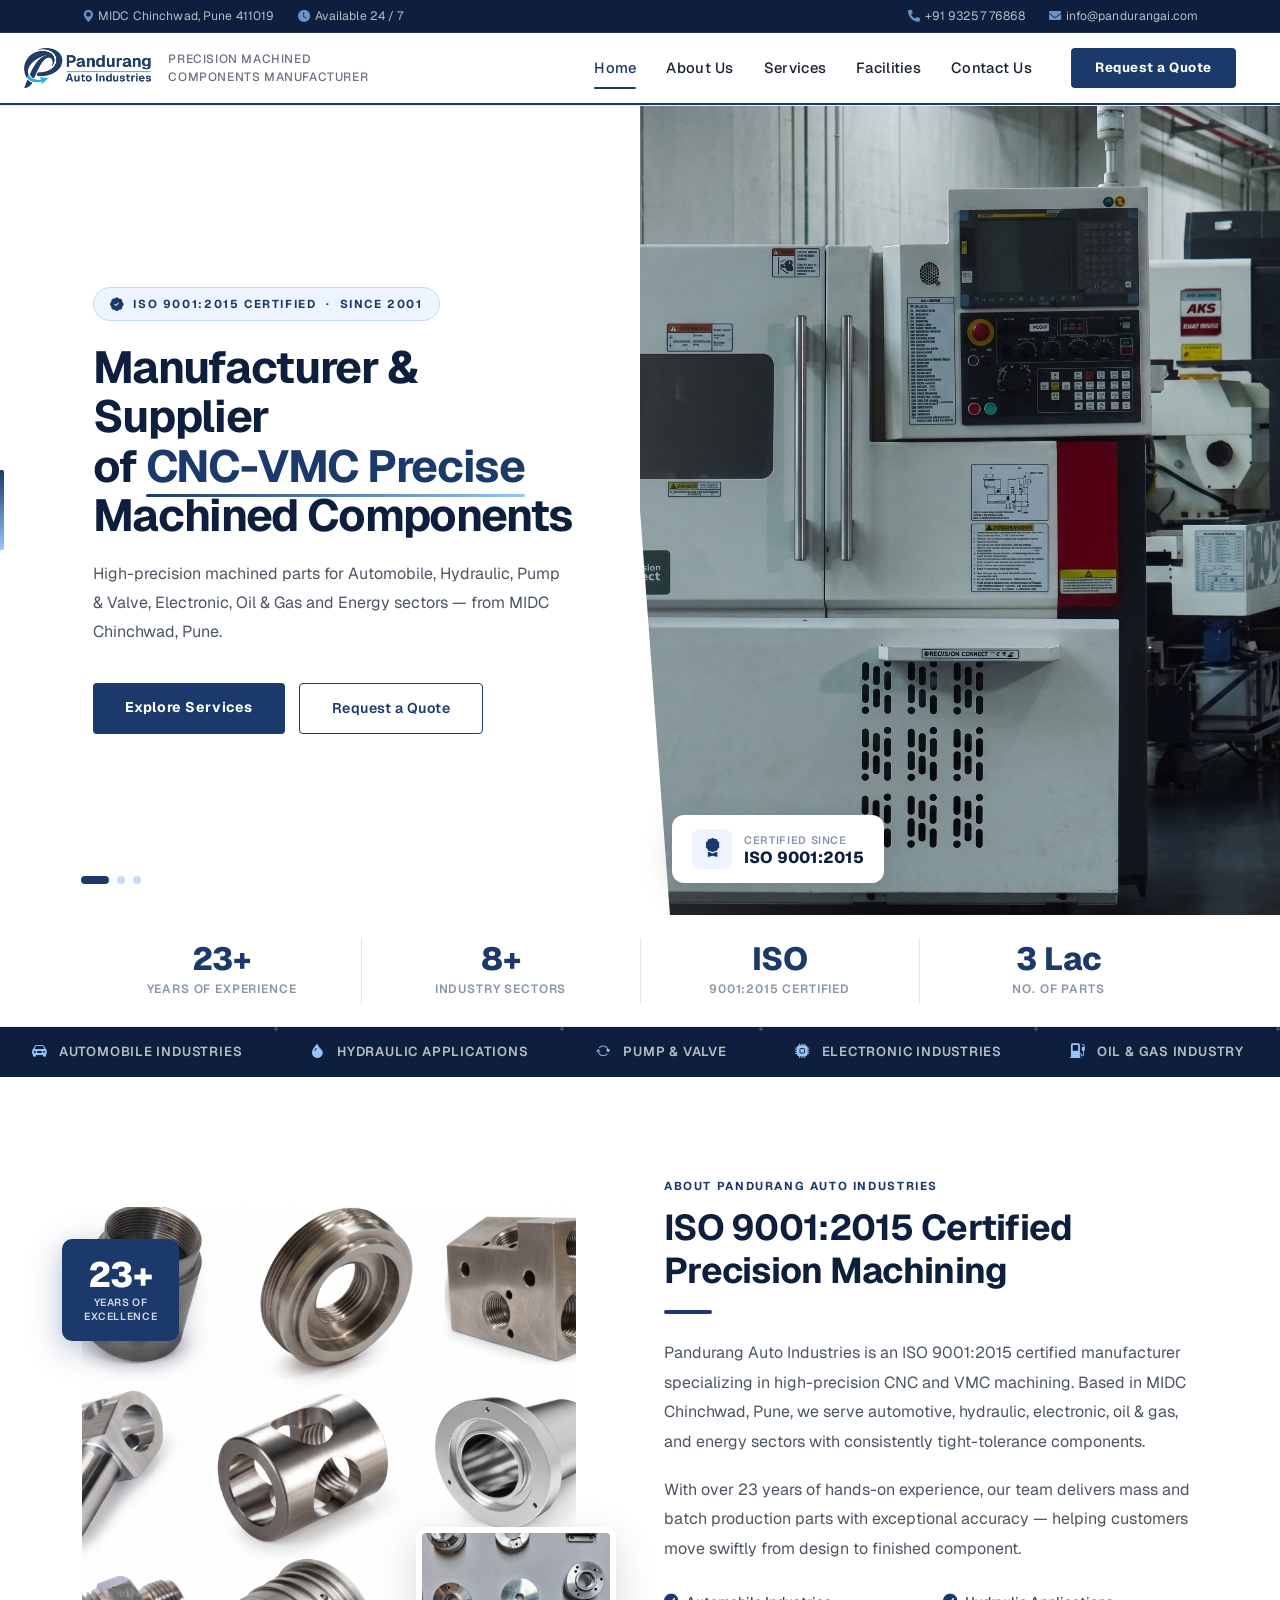
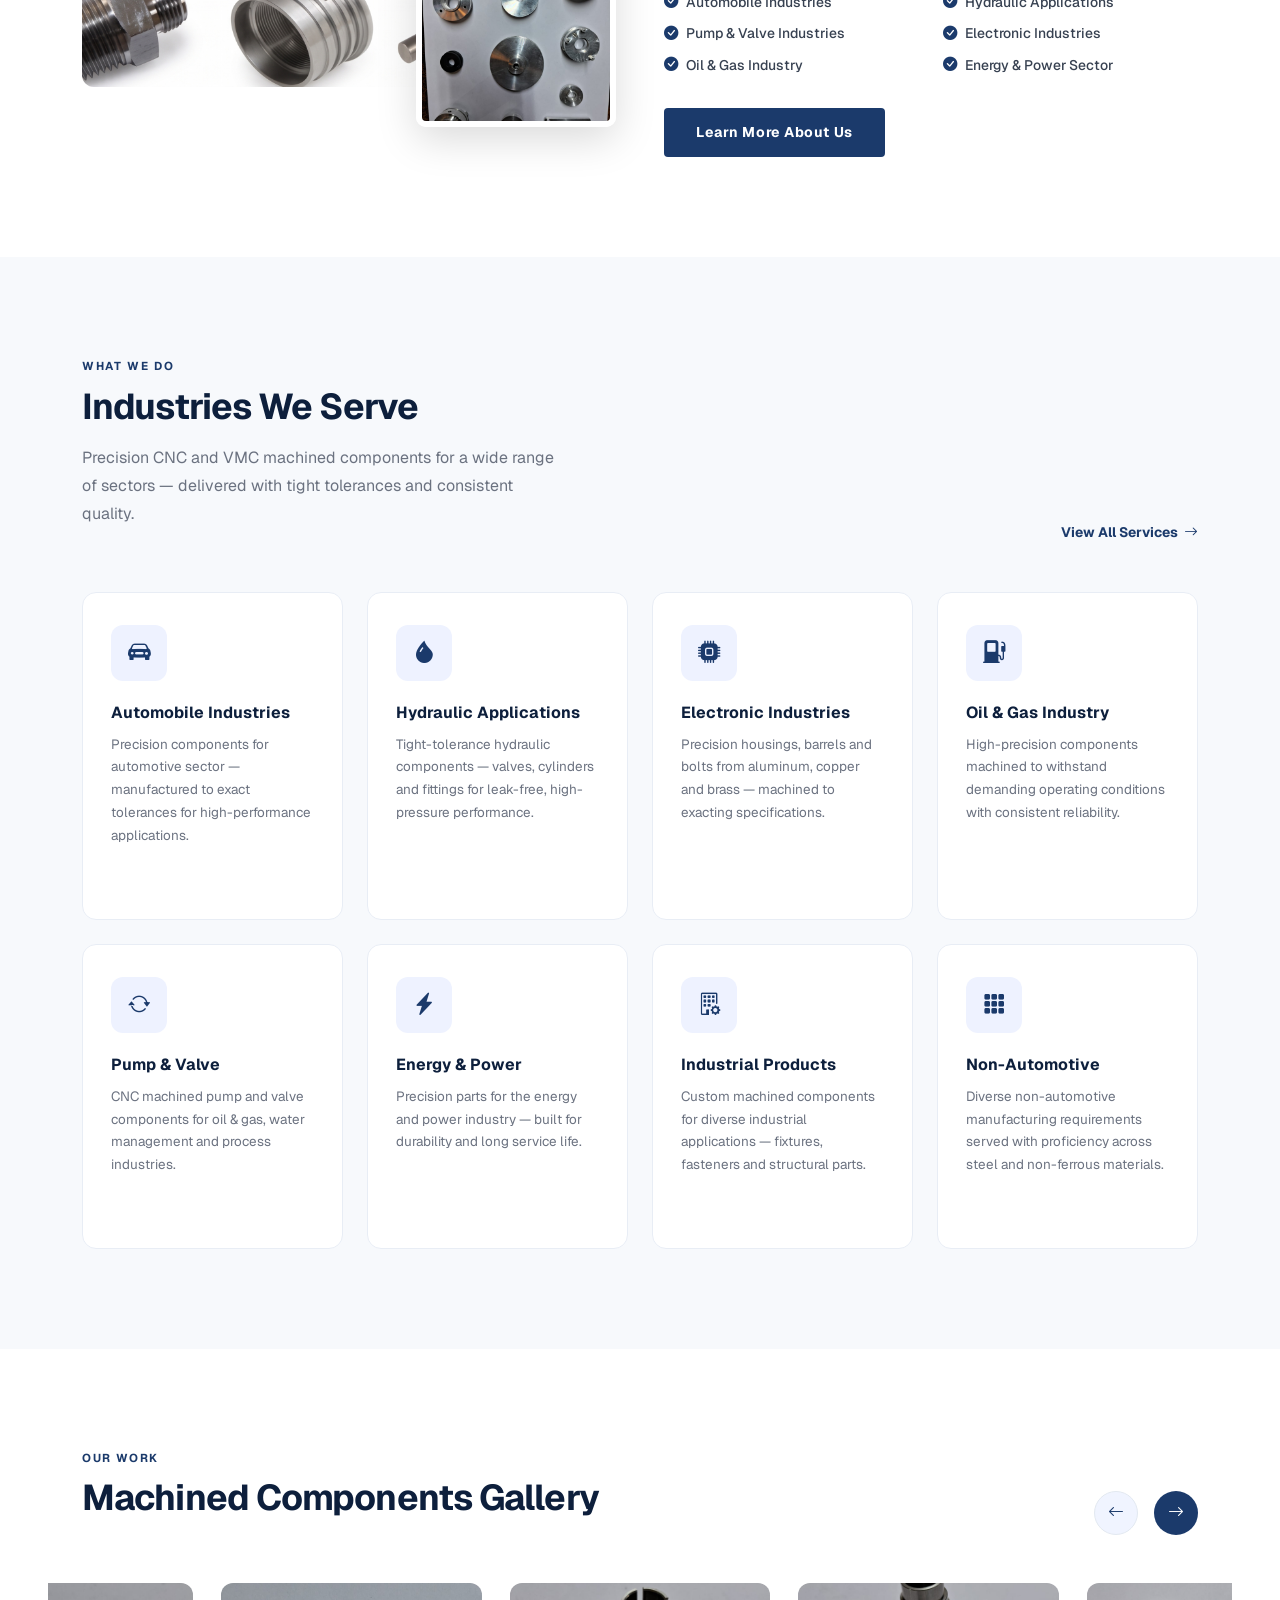
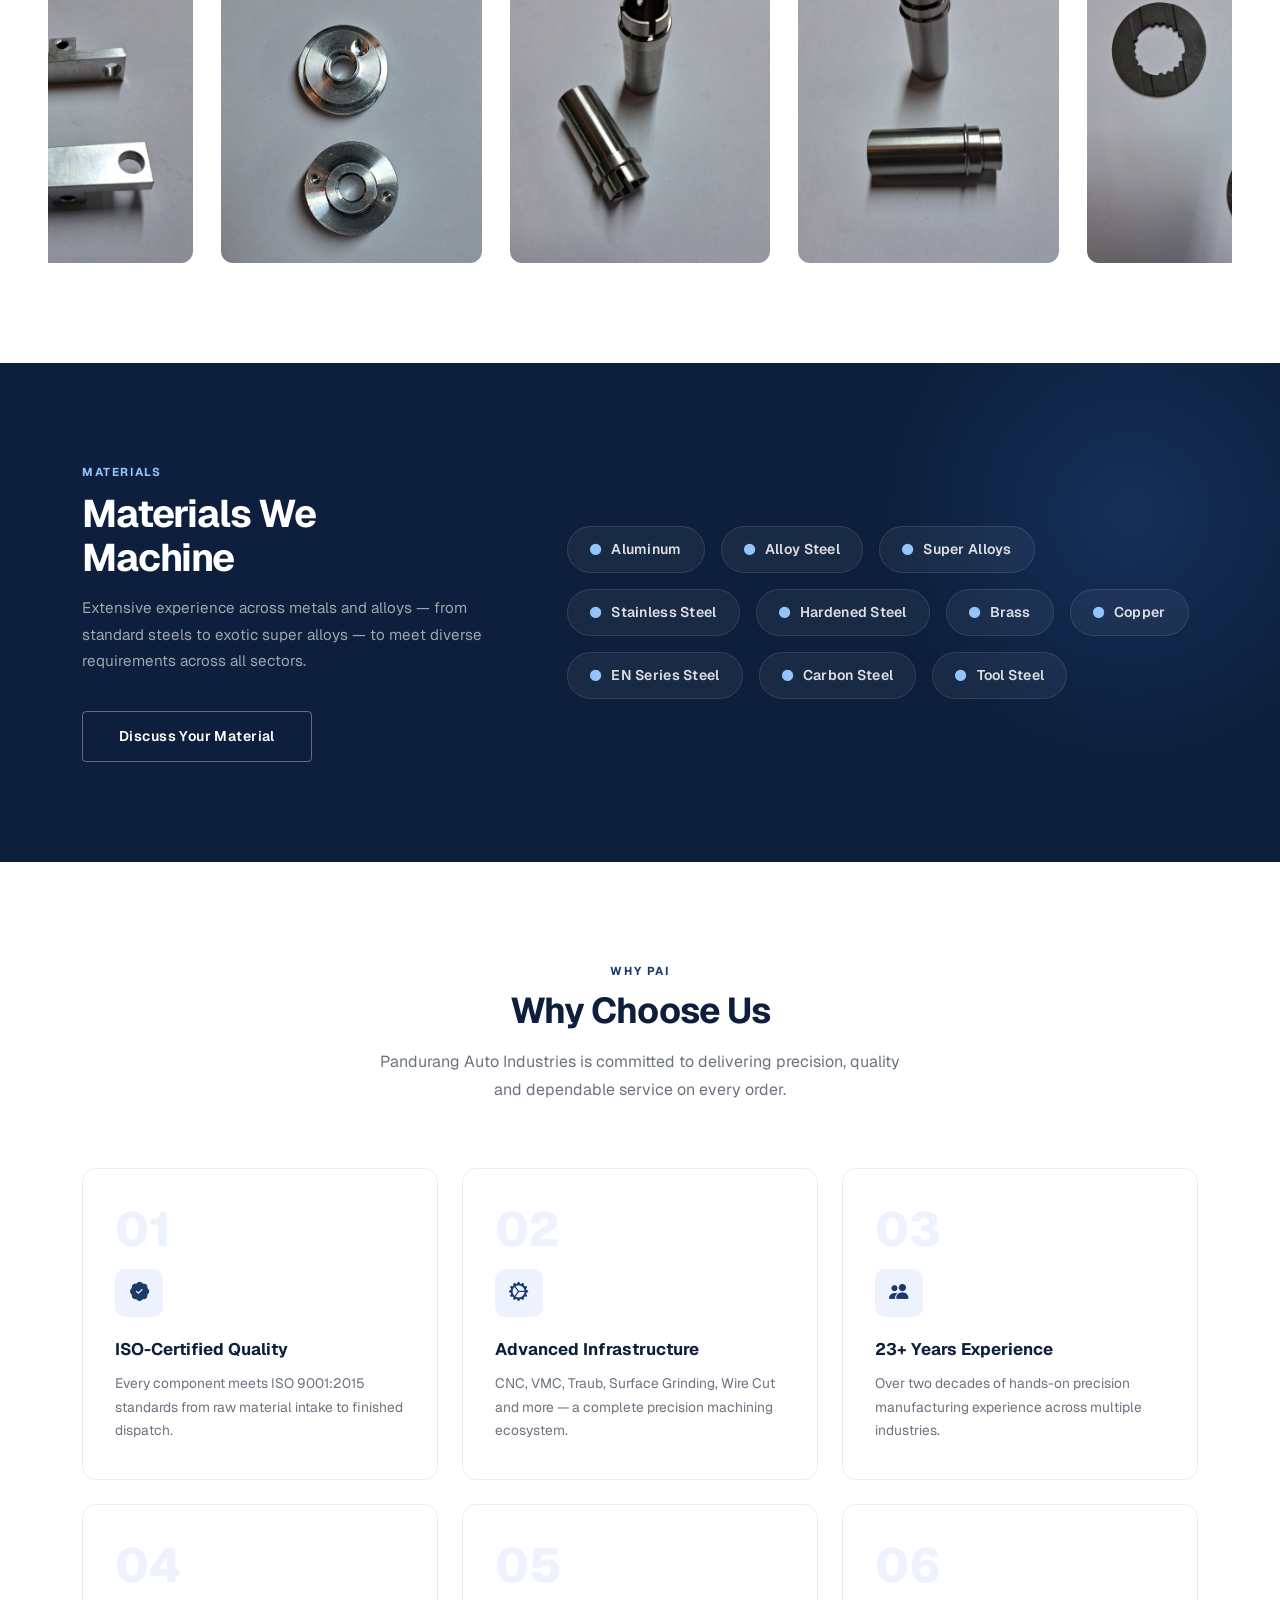
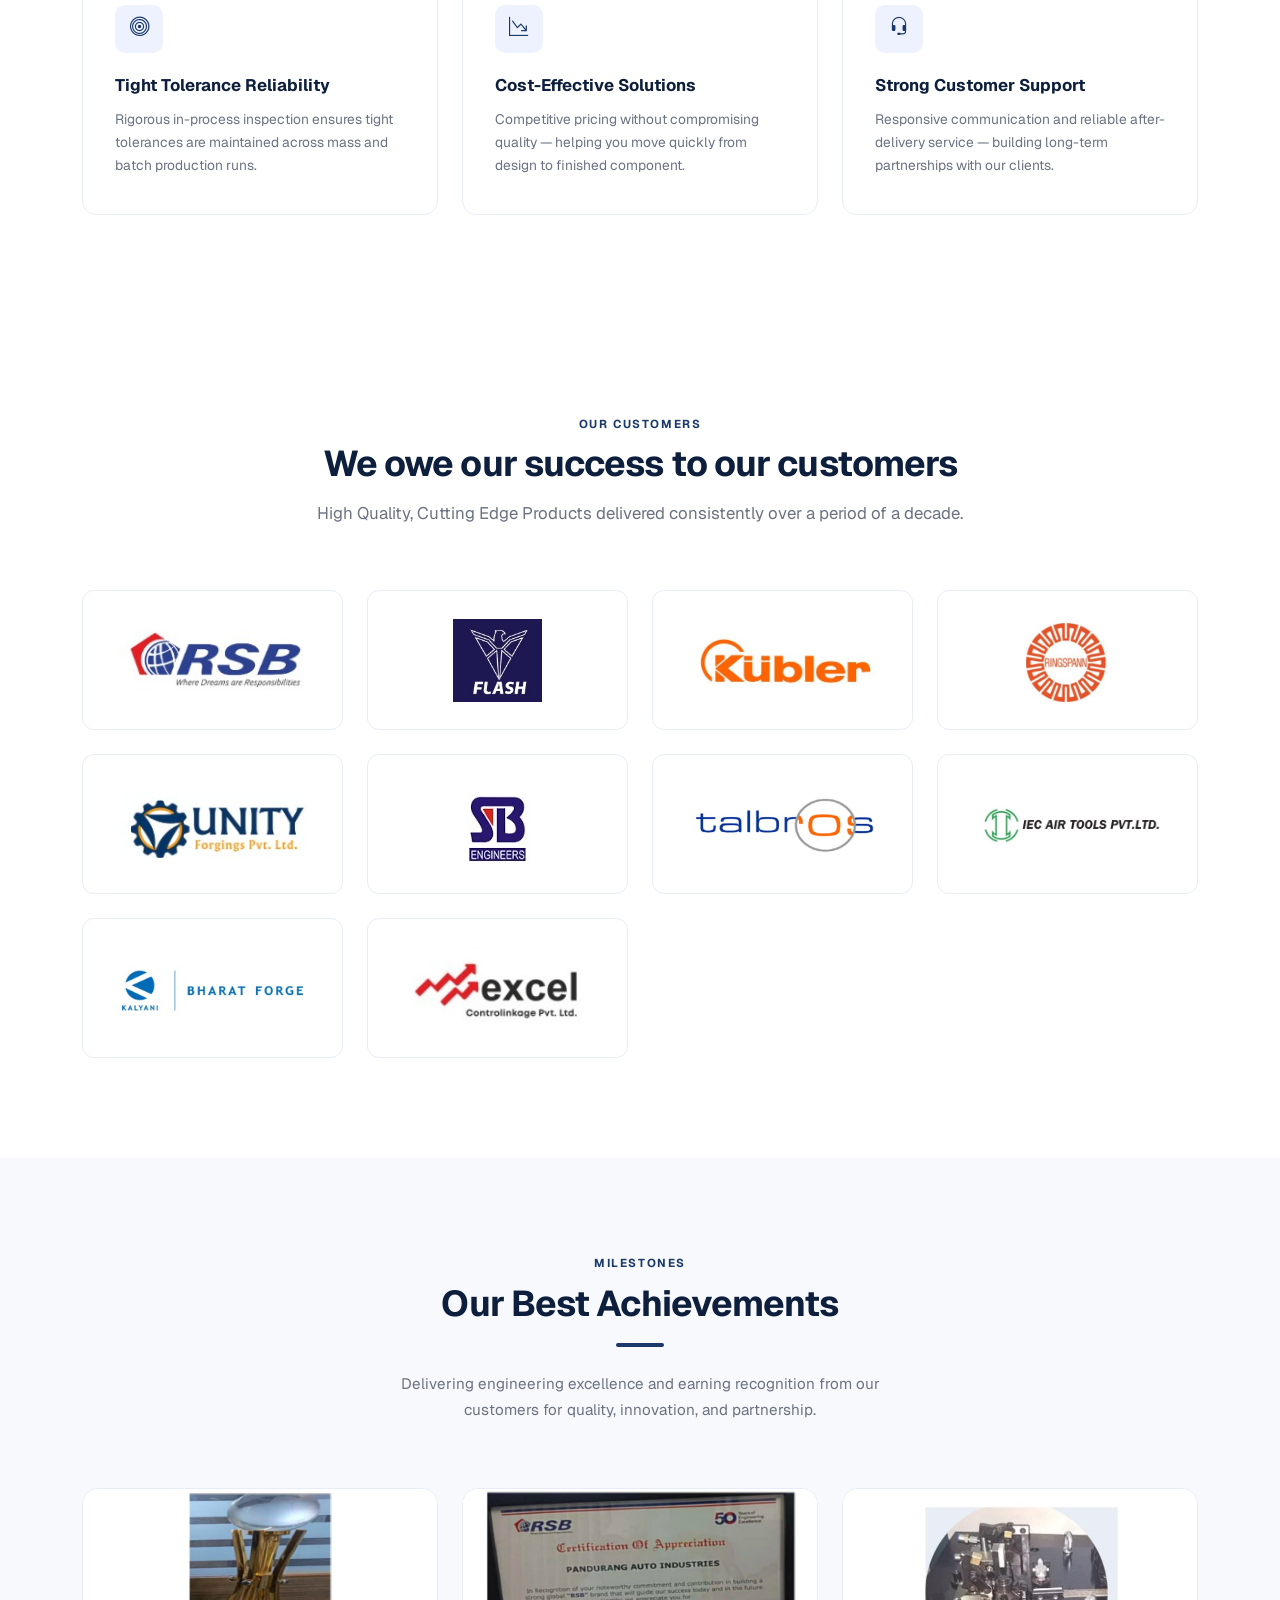
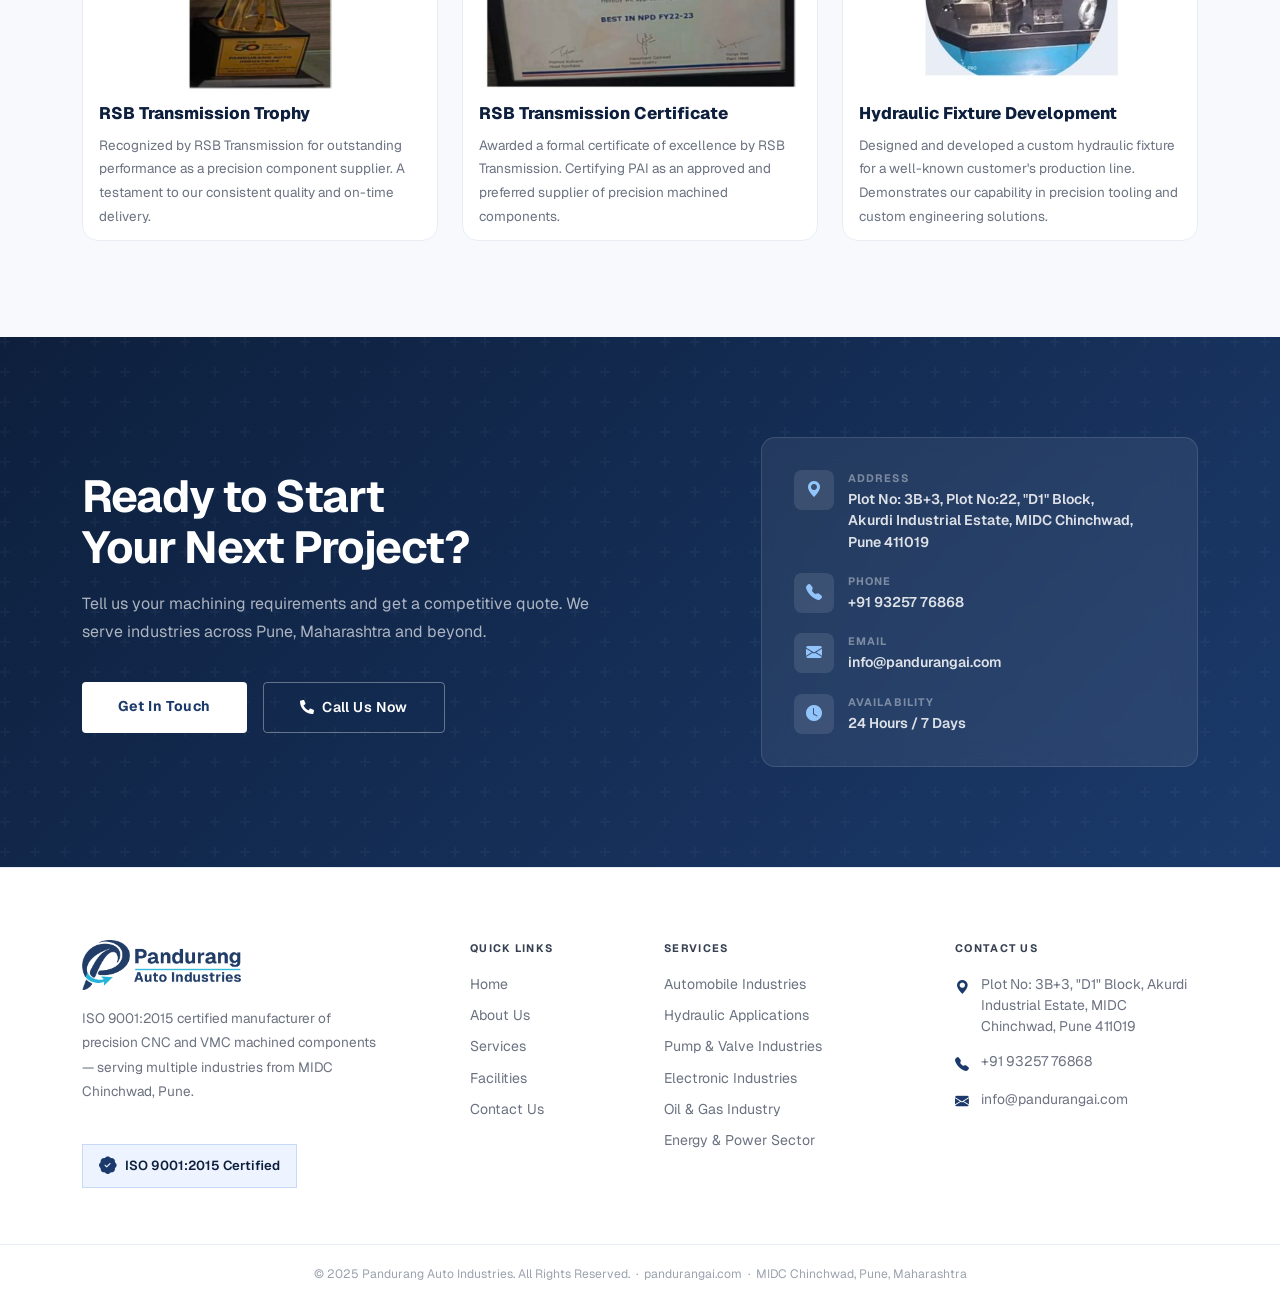
==== commit 8ec716c8: "Update website with enhanced features and content reorganization - Add navbar tagline "Precision Mac" ====
--- a/index.html
+++ b/index.html
@@ -1,1753 +1,2984 @@
-<!DOCTYPE html>
+<!doctype html>
 <html lang="en">
-<head>
-    <meta charset="utf-8">
-    <title>Pandurang Auto Industries — CNC & VMC Precision Machining, Pune</title>
-    <meta name="viewport" content="width=device-width, initial-scale=1.0">
-    <link rel="icon" type="image/png" href="img/favicon.png">
-    <meta name="description" content="Pandurang Auto Industries — ISO 9001:2015 certified manufacturer of CNC & VMC machined components for Automobile, Hydraulic, Pump & Valve, Electronic and Industrial sectors. Based in MIDC Chinchwad, Pune.">
-    <link rel="canonical" href="https://www.pandurangai.com/">
-    <meta name="keywords" content="CNC Machining Pune, VMC Machining Center, Precision Machining India, Pandurang Auto Industries, Machined Parts MIDC Chinchwad, ISO 9001:2015 Auto Component Manufacturer, Akurdi Industrial Estate">
-    <meta name="robots" content="index, follow, max-snippet:-1, max-image-preview:large, max-video-preview:-1">
-    
-    <!-- Open Graph / Facebook -->
-    <meta property="og:type" content="website">
-    <meta property="og:url" content="https://www.pandurangai.com/">
-    <meta property="og:title" content="Pandurang Auto Industries — CNC & VMC Precision Machining, Pune">
-    <meta property="og:description" content="ISO 9001:2015 certified manufacturer of high-precision CNC & VMC machined components for Automotive, Hydraulic, Pump & Valve, and Electronic sectors in MIDC Chinchwad, Pune.">
-    <meta property="og:image" content="https://www.pandurangai.com/img/product-1.jpeg">
-    <meta property="og:site_name" content="Pandurang Auto Industries">
-    <meta property="og:locale" content="en_US">
-    
-    <!-- Twitter -->
-    <meta name="twitter:card" content="summary_large_image">
-    <meta name="twitter:url" content="https://www.pandurangai.com/">
-    <meta name="twitter:title" content="Pandurang Auto Industries — CNC & VMC Precision Machining, Pune">
-    <meta name="twitter:description" content="ISO 9001:2015 certified manufacturer of high-precision CNC & VMC machined components in MIDC Chinchwad, Pune.">
-    <meta name="twitter:image" content="https://www.pandurangai.com/img/product-1.jpeg">
-
-    <!-- JSON-LD Structured Data -->
-    <script type="application/ld+json">
-    {
-      "@context": "https://schema.org",
-      "@type": "LocalBusiness",
-      "name": "Pandurang Auto Industries",
-      "image": "https://www.pandurangai.com/img/product-1.jpeg",
-      "@id": "https://www.pandurangai.com/#organization",
-      "url": "https://www.pandurangai.com/",
-      "telephone": "+919325776868",
-      "email": "info@pandurangai.com",
-      "priceRange": "$$",
-      "address": {
-        "@type": "PostalAddress",
-        "streetAddress": "Plot No: 3B+3, Plot No:22, D1 Block, Akurdi Industrial Estate, MIDC Chinchwad",
-        "addressLocality": "Pune",
-        "addressRegion": "Maharashtra",
-        "postalCode": "411019",
-        "addressCountry": "IN"
-      },
-      "geo": {
-        "@type": "GeoCoordinates",
-        "latitude": 18.6475,
-        "longitude": 73.8082
-      },
-      "openingHoursSpecification": {
-        "@type": "OpeningHoursSpecification",
-        "dayOfWeek": [
-          "Monday",
-          "Tuesday",
-          "Wednesday",
-          "Thursday",
-          "Friday",
-          "Saturday"
-        ],
-        "opens": "09:00",
-        "closes": "18:00"
-      },
-      "sameAs": [
-        "https://www.pandurangai.com/"
-      ],
-      "knowsAbout": [
-        "CNC Precision Machining",
-        "VMC Machining Center Services",
-        "Automotive Component Manufacturing",
-        "Hydraulic Components",
-        "Pump and Valve Machined Parts"
-      ]
-    }
-    </script>
-    <script type="application/ld+json">
-    {
-      "@context": "https://schema.org",
-      "@type": "WebSite",
-      "name": "Pandurang Auto Industries",
-      "url": "https://www.pandurangai.com/"
-    }
-    </script>
-
-    <!-- Fonts -->
-    <link rel="preconnect" href="https://fonts.googleapis.com">
-    <link rel="preconnect" href="https://fonts.gstatic.com" crossorigin>
-    <link href="https://fonts.googleapis.com/css2?family=Geist:wght@300;400;500;600;700;800&display=swap" rel="stylesheet">
-
-    <!-- Icons -->
-    <link href="https://cdnjs.cloudflare.com/ajax/libs/font-awesome/5.15.4/css/all.min.css" rel="stylesheet">
-    <link href="https://cdn.jsdelivr.net/npm/bootstrap-icons@1.10.5/font/bootstrap-icons.css" rel="stylesheet">
-
-    <!-- Swiper -->
-    <link rel="stylesheet" href="https://cdn.jsdelivr.net/npm/swiper@11/swiper-bundle.min.css">
-
-    <!-- Bootstrap -->
-    <link href="css/bootstrap.min.css" rel="stylesheet">
-    <!-- AOS -->
-    <link href="https://unpkg.com/aos@2.3.4/dist/aos.css" rel="stylesheet">
-
-    <!-- Custom -->
-    <link href="css/style.css" rel="stylesheet">
-
-<style>
-/* ═══════════════════════════════════════════
+    <head>
+        <meta charset="utf-8" />
+        <title>
+            Pandurang Auto Industries — CNC & VMC Precision Machining, Pune
+        </title>
+        <meta name="viewport" content="width=device-width, initial-scale=1.0" />
+        <link rel="icon" type="image/png" href="img/favicon.png" />
+        <meta
+            name="description"
+            content="Pandurang Auto Industries — ISO 9001:2015 certified manufacturer of CNC & VMC machined components for Automobile, Hydraulic, Pump & Valve, Electronic and Industrial sectors. Based in MIDC Chinchwad, Pune."
+        />
+        <link rel="canonical" href="https://www.pandurangai.com/" />
+        <meta
+            name="keywords"
+            content="CNC Machining Pune, VMC Machining Center, Precision Machining India, Pandurang Auto Industries, Machined Parts MIDC Chinchwad, ISO 9001:2015 Auto Component Manufacturer, Akurdi Industrial Estate"
+        />
+        <meta
+            name="robots"
+            content="index, follow, max-snippet:-1, max-image-preview:large, max-video-preview:-1"
+        />
+
+        <!-- Open Graph / Facebook -->
+        <meta property="og:type" content="website" />
+        <meta property="og:url" content="https://www.pandurangai.com/" />
+        <meta
+            property="og:title"
+            content="Pandurang Auto Industries — CNC & VMC Precision Machining, Pune"
+        />
+        <meta
+            property="og:description"
+            content="ISO 9001:2015 certified manufacturer of high-precision CNC & VMC machined components for Automotive, Hydraulic, Pump & Valve, and Electronic sectors in MIDC Chinchwad, Pune."
+        />
+        <meta
+            property="og:image"
+            content="https://www.pandurangai.com/img/product-1.jpeg"
+        />
+        <meta property="og:site_name" content="Pandurang Auto Industries" />
+        <meta property="og:locale" content="en_US" />
+
+        <!-- Twitter -->
+        <meta name="twitter:card" content="summary_large_image" />
+        <meta name="twitter:url" content="https://www.pandurangai.com/" />
+        <meta
+            name="twitter:title"
+            content="Pandurang Auto Industries — CNC & VMC Precision Machining, Pune"
+        />
+        <meta
+            name="twitter:description"
+            content="ISO 9001:2015 certified manufacturer of high-precision CNC & VMC machined components in MIDC Chinchwad, Pune."
+        />
+        <meta
+            name="twitter:image"
+            content="https://www.pandurangai.com/img/product-1.jpeg"
+        />
+
+        <!-- JSON-LD Structured Data -->
+        <script type="application/ld+json">
+            {
+                "@context": "https://schema.org",
+                "@type": "LocalBusiness",
+                "name": "Pandurang Auto Industries",
+                "image": "https://www.pandurangai.com/img/product-1.jpeg",
+                "@id": "https://www.pandurangai.com/#organization",
+                "url": "https://www.pandurangai.com/",
+                "telephone": "+919325776868",
+                "email": "info@pandurangai.com",
+                "priceRange": "$$",
+                "address": {
+                    "@type": "PostalAddress",
+                    "streetAddress": "Plot No: 3B+3, Plot No:22, D1 Block, Akurdi Industrial Estate, MIDC Chinchwad",
+                    "addressLocality": "Pune",
+                    "addressRegion": "Maharashtra",
+                    "postalCode": "411019",
+                    "addressCountry": "IN"
+                },
+                "geo": {
+                    "@type": "GeoCoordinates",
+                    "latitude": 18.6475,
+                    "longitude": 73.8082
+                },
+                "openingHoursSpecification": {
+                    "@type": "OpeningHoursSpecification",
+                    "dayOfWeek": [
+                        "Monday",
+                        "Tuesday",
+                        "Wednesday",
+                        "Thursday",
+                        "Friday",
+                        "Saturday"
+                    ],
+                    "opens": "09:00",
+                    "closes": "18:00"
+                },
+                "sameAs": ["https://www.pandurangai.com/"],
+                "knowsAbout": [
+                    "CNC Precision Machining",
+                    "VMC Machining Center Services",
+                    "Automotive Component Manufacturing",
+                    "Hydraulic Components",
+                    "Pump and Valve Machined Parts"
+                ]
+            }
+        </script>
+        <script type="application/ld+json">
+            {
+                "@context": "https://schema.org",
+                "@type": "WebSite",
+                "name": "Pandurang Auto Industries",
+                "url": "https://www.pandurangai.com/"
+            }
+        </script>
+
+        <!-- Fonts -->
+        <link rel="preconnect" href="https://fonts.googleapis.com" />
+        <link rel="preconnect" href="https://fonts.gstatic.com" crossorigin />
+        <link
+            href="https://fonts.googleapis.com/css2?family=Geist:wght@300;400;500;600;700;800&display=swap"
+            rel="stylesheet"
+        />
+
+        <!-- Icons -->
+        <link
+            href="https://cdnjs.cloudflare.com/ajax/libs/font-awesome/5.15.4/css/all.min.css"
+            rel="stylesheet"
+        />
+        <link
+            href="https://cdn.jsdelivr.net/npm/bootstrap-icons@1.10.5/font/bootstrap-icons.css"
+            rel="stylesheet"
+        />
+
+        <!-- Swiper -->
+        <link
+            rel="stylesheet"
+            href="https://cdn.jsdelivr.net/npm/swiper@11/swiper-bundle.min.css"
+        />
+
+        <!-- Bootstrap -->
+        <link href="css/bootstrap.min.css" rel="stylesheet" />
+        <!-- AOS -->
+        <link
+            href="https://unpkg.com/aos@2.3.4/dist/aos.css"
+            rel="stylesheet"
+        />
+
+        <!-- Custom -->
+        <link href="css/style.css" rel="stylesheet" />
+
+        <style>
+            /* ═══════════════════════════════════════════
    HOMEPAGE — MODERN STYLES
 ═══════════════════════════════════════════ */
 
-/* ---------- TOPBAR ---------- */
-.topbar-strip {
-    background: #0d1f3c;
-    font-size: 0.76rem;
-    padding: 7px 0;
-    letter-spacing: 0.01em;
-}
-.topbar-strip a { color: rgba(255,255,255,.7); text-decoration:none; transition:.2s; }
-.topbar-strip a:hover { color:#fff; }
-
-/* Responsive Topbar */
-@media (max-width: 991px) {
-    .topbar-strip {
-        font-size: 0.7rem;
-        padding: 6px 0;
-    }
-    .topbar-strip .gap-4 { gap: 12px !important; }
-}
-@media (max-width: 767px) {
-    .topbar-strip .d-flex > div:first-child span:last-child,
-    .topbar-strip .d-flex > div:last-child a:last-child {
-        display: none;
-    }
-    .topbar-strip .gap-4 { gap: 8px !important; }
-}
-
-/* ---------- NAVBAR ---------- */
-.site-nav {
-    position: sticky;
-    top: 0; left: 0; right: 0;
-    z-index: 1000;
-    transition: box-shadow .35s;
-    padding: 0;
-    background: #fff;
-    box-shadow: 0 1px 0 #E8EDF5;
-}
-.site-nav.scrolled {
-    box-shadow: 0 2px 20px rgba(0,0,0,.08);
-}
-.site-nav .navbar-brand-wrapper {
-    background: transparent;
-    padding: 8px 0;
-    clip-path: none;
-    margin-right: 16px;
-    transition: background .3s;
-}
-.site-nav .navbar-logo {
-    height: 40px;
-    width: auto;
-    object-fit: contain;
-}
-.site-nav .nav-link {
-    font-family: 'Geist', sans-serif;
-    font-size: 0.88rem;
-    font-weight: 500;
-    letter-spacing: 0.02em;
-    color: #1a2332 !important;
-    padding: 24px 15px !important;
-    transition: color .2s;
-    position: relative;
-}
-.site-nav .nav-link::after {
-    content: '';
-    position: absolute;
-    bottom: 14px; left: 15px; right: 15px;
-    height: 2px;
-    background: #1B3A6B;
-    transform: scaleX(0);
-    transition: transform .25s;
-    border-radius: 2px;
-}
-.site-nav .nav-link:hover::after,
-.site-nav .nav-link.active::after { transform: scaleX(1); }
-.site-nav .nav-link:hover { color: #1B3A6B !important; }
-.site-nav .btn-quote {
-    font-family: 'Geist', sans-serif;
-    font-size: 0.83rem;
-    font-weight: 700;
-    letter-spacing: 0.04em;
-    background: #1B3A6B;
-    color: #fff;
-    border: none;
-    padding: 10px 24px;
-    border-radius: 4px;
-    transition: background .2s, transform .2s;
-    white-space: nowrap;
-}
-.site-nav .btn-quote:hover { background: #2A5298; transform: translateY(-1px); color:#fff; }
-
-/* mobile toggler */
-.site-nav .navbar-toggler { border-color: #ccc; }
-.site-nav .navbar-toggler-icon { filter: none; }
-
-/* Responsive Navbar */
-@media (max-width: 991px) {
-    .site-nav .navbar-brand-wrapper {
-        padding: 0;
-        margin-right: auto;
-    }
-    .site-nav .navbar-logo {
-        height: 32px;
-    }
-    .site-nav .navbar-toggler {
-        display: block !important;
-        visibility: visible !important;
-        margin-right: 12px;
-        padding: 6px 8px;
-        border: 1px solid #999;
-    }
-    .site-nav .navbar-toggler:focus {
-        box-shadow: none;
-        border-color: #1B3A6B;
-    }
-    .site-nav .nav-link {
-        padding: 12px 0 !important;
-        font-size: 0.85rem;
-    }
-    .site-nav .nav-link::after { display: none; }
-    .site-nav .btn-quote {
-        width: 100%;
-        text-align: center;
-        margin-top: 12px;
-    }
-    .site-nav .navbar-collapse {
-        padding-top: 12px;
-    }
-}
-
-@media (min-width: 992px) and (max-width: 1199px) {
-    .site-nav .nav-link {
-        padding: 24px 8px !important;
-        font-size: 0.82rem;
-    }
-    .site-nav .btn-quote {
-        padding: 8px 16px;
-        font-size: 0.8rem;
-        margin-left: 1rem !important;
-    }
-}
-
-/* ---------- HERO (LIGHT THEME) ---------- */
-.hero-swiper-wrap {
-    position: relative;
-    overflow: hidden;
-    background: #fff;
-}
-.hero-swiper { width: 100%; height: 100%; }
-.hero-slide {
-    background: #fff;
-}
-
-/* Split layout: left = text, right = image */
-.hero-slide .slide-content {
-    display: flex;
-    align-items: stretch;
-    min-height: calc(100vh - 90px);
-}
-@media (max-width: 991px) {
-    .hero-slide .slide-content { min-height: auto; flex-direction: column; }
-}
-
-.hero-text-col {
-    flex: 0 0 50%;
-    display: flex;
-    align-items: center;
-    padding: 80px 48px 80px 6%;
-    background: #fff;
-    position: relative;
-    z-index: 2;
-}
-.hero-text-col::after {
-    content: '';
-    position: absolute;
-    right: -30px; top: 0; bottom: 0;
-    width: 60px;
-    background: #fff;
-    clip-path: polygon(0 0, 0 100%, 100% 100%);
-    z-index: 3;
-}
-@media (max-width: 991px) {
-    .hero-text-col { flex: none; width: 100%; padding: 60px 5% 40px; }
-    .hero-text-col::after { display: none; }
-}
-
-.hero-img-col {
-    flex: 0 0 50%;
-    position: relative;
-    overflow: hidden;
-    min-height: 460px;
-}
-.hero-img-col .slide-bg {
-    position: absolute; inset: 0;
-    background-size: cover;
-    background-position: center;
-    transform: scale(1.08);
-    transition: transform 8s ease-out;
-}
-.swiper-slide-active .slide-bg { transform: scale(1); }
-
-/* subtle right-side overlay for depth */
-.hero-img-col::before {
-    content: '';
-    position: absolute; inset: 0;
-    background: linear-gradient(to right, rgba(255,255,255,.12), transparent 40%);
-    z-index: 1;
-}
-@media (max-width: 991px) {
-    .hero-img-col { flex: none; width: 100%; min-height: 280px; }
-}
-
-/* accent line beside text */
-.hero-text-col .hero-accent-line {
-    position: absolute;
-    left: 0; top: 50%; transform: translateY(-50%);
-    width: 4px; height: 80px;
-    background: linear-gradient(to bottom, #1B3A6B, #93C5FD);
-    border-radius: 0 2px 2px 0;
-}
-
-.hero-eyebrow {
-    display: inline-flex;
-    align-items: center;
-    gap: 8px;
-    background: #EEF4FF;
-    border: 1px solid #C7D9F7;
-    color: #1B3A6B;
-    font-size: 0.72rem;
-    font-weight: 700;
-    letter-spacing: 0.14em;
-    text-transform: uppercase;
-    padding: 6px 16px;
-    border-radius: 100px;
-    margin-bottom: 22px;
-}
-.hero-eyebrow i { color: #1B3A6B; font-size: 0.85rem; }
-.hero-h1 {
-    font-family: 'Geist', sans-serif;
-    font-size: clamp(2rem, 3.5vw, 3.2rem);
-    font-weight: 800;
-    color: #0d1f3c;
-    line-height: 1.1;
-    letter-spacing: -0.03em;
-    margin-bottom: 20px;
-}
-.hero-h1 em {
-    font-style: normal;
-    color: #1B3A6B;
-    position: relative;
-}
-.hero-h1 em::after {
-    content: '';
-    position: absolute;
-    left: 0; bottom: -2px; right: 0;
-    height: 3px;
-    background: linear-gradient(to right, #1B3A6B, #93C5FD);
-    border-radius: 2px;
-}
-.hero-sub {
-    font-size: clamp(0.88rem, 1.3vw, 1rem);
-    color: #4B5563;
-    line-height: 1.8;
-    max-width: 480px;
-    margin-bottom: 36px;
-}
-.hero-actions { display: flex; gap: 14px; flex-wrap: wrap; }
-.hero-btn-primary {
-    background: #1B3A6B;
-    color: #fff;
-    font-family: 'Geist', sans-serif;
-    font-weight: 700;
-    font-size: 0.88rem;
-    letter-spacing: 0.04em;
-    padding: 14px 32px;
-    border-radius: 4px;
-    border: none;
-    text-decoration: none;
-    transition: background .2s, transform .2s, box-shadow .2s;
-    display: inline-block;
-}
-.hero-btn-primary:hover { background: #2A5298; color:#fff; transform: translateY(-2px); box-shadow: 0 8px 24px rgba(27,58,107,.3); }
-.hero-btn-ghost {
-    background: transparent;
-    color: #1B3A6B;
-    font-family: 'Geist', sans-serif;
-    font-weight: 600;
-    font-size: 0.88rem;
-    letter-spacing: 0.03em;
-    padding: 14px 32px;
-    border-radius: 4px;
-    border: 1.5px solid #1B3A6B;
-    text-decoration: none;
-    transition: background .2s, color .2s, transform .2s;
-    display: inline-block;
-}
-.hero-btn-ghost:hover { background: #1B3A6B; color:#fff; transform: translateY(-2px); }
-
-/* floating badge on image col */
-.hero-img-badge {
-    position: absolute;
-    bottom: 32px; left: 32px;
-    z-index: 5;
-    background: #fff;
-    border-radius: 12px;
-    padding: 14px 20px;
-    box-shadow: 0 8px 32px rgba(0,0,0,.14);
-    display: flex;
-    align-items: center;
-    gap: 12px;
-}
-.hero-img-badge .badge-icon {
-    width: 40px; height: 40px;
-    background: #EEF4FF;
-    border-radius: 8px;
-    display: flex; align-items: center; justify-content: center;
-}
-.hero-img-badge .badge-icon i { color: #1B3A6B; font-size: 1.2rem; }
-.hero-img-badge .badge-label { font-size: 0.68rem; color: #8896A8; font-weight: 600; letter-spacing: 0.06em; text-transform: uppercase; }
-.hero-img-badge .badge-val { font-family: 'Geist', sans-serif; font-size: 1rem; font-weight: 800; color: #0d1f3c; line-height: 1; margin-top: 2px; }
-@media (max-width: 575px) { .hero-img-badge { display: none; } }
-
-/* Hero pagination dots — now dark on white */
-.hero-swiper-wrap .swiper-pagination {
-    bottom: 24px;
-    left: 6%;
-    right: auto;
-    text-align: left;
-    width: auto;
-}
-.hero-swiper-wrap .swiper-pagination-bullet {
-    width: 8px; height: 8px;
-    background: #C7D9F7;
-    opacity: 1;
-    transition: all .3s;
-}
-.hero-swiper-wrap .swiper-pagination-bullet-active {
-    width: 28px;
-    border-radius: 4px;
-    background: #1B3A6B;
-}
-
-/* Hero slide-in animation */
-.hero-slide .hero-eyebrow,
-.hero-slide .hero-h1,
-.hero-slide .hero-sub,
-.hero-slide .hero-actions {
-    opacity: 0;
-    transform: translateY(28px);
-    transition: opacity .7s ease, transform .7s ease;
-}
-.swiper-slide-active .hero-eyebrow { opacity:1; transform:none; transition-delay:.3s; }
-.swiper-slide-active .hero-h1     { opacity:1; transform:none; transition-delay:.5s; }
-.swiper-slide-active .hero-sub    { opacity:1; transform:none; transition-delay:.65s; }
-.swiper-slide-active .hero-actions{ opacity:1; transform:none; transition-delay:.8s; }
-
-/* remove scroll hint (not needed for light hero) */
-.hero-scroll-hint { display: none !important; }
-
-/* ---------- STATS STRIP ---------- */
-.stats-strip {
-    background: #fff;
-    border-bottom: 1px solid #E8EDF5;
-    padding: 0;
-}
-.stats-strip .stat-col {
-    padding: 28px 0;
-    text-align: center;
-    position: relative;
-}
-.stats-strip .stat-col + .stat-col::before {
-    content: '';
-    position: absolute;
-    left: 0; top: 20%; bottom: 20%;
-    width: 1px;
-    background: #E2E8F0;
-}
-.stats-strip .s-num {
-    font-family: 'Geist', sans-serif;
-    font-size: 2rem;
-    font-weight: 800;
-    color: #1B3A6B;
-    line-height: 1;
-    display: block;
-}
-.stats-strip .s-label {
-    font-size: 0.75rem;
-    font-weight: 600;
-    letter-spacing: 0.07em;
-    text-transform: uppercase;
-    color: #8896A8;
-    margin-top: 5px;
-    display: block;
-}
-
-/* ---------- ABOUT ---------- */
-.about-section { padding: 100px 0; background: #fff; }
-.about-img-stack {
-    position: relative;
-    padding-right: 40px;
-    padding-bottom: 40px;
-}
-.about-img-stack .img-main {
-    width: 100%;
-    height: 480px;
-    object-fit: cover;
-    border-radius: 12px;
-    display: block;
-}
-.about-img-stack .img-accent {
-    position: absolute;
-    bottom: 0; right: 0;
-    width: 200px;
-    height: 200px;
-    object-fit: cover;
-    border-radius: 10px;
-    border: 6px solid #fff;
-    box-shadow: 0 12px 40px rgba(0,0,0,.15);
-}
-.about-img-stack .exp-pill {
-    position: absolute;
-    top: 32px; left: -20px;
-    background: #1B3A6B;
-    color: #fff;
-    padding: 18px 22px;
-    border-radius: 10px;
-    text-align: center;
-    box-shadow: 0 8px 32px rgba(27,58,107,.35);
-}
-.about-img-stack .exp-pill .ep-num {
-    font-family: 'Geist', sans-serif;
-    font-size: 2.2rem;
-    font-weight: 800;
-    line-height: 1;
-    display: block;
-}
-.about-img-stack .exp-pill .ep-text {
-    font-size: 0.65rem;
-    font-weight: 600;
-    letter-spacing: 0.06em;
-    text-transform: uppercase;
-    opacity: .8;
-    line-height: 1.3;
-    display: block;
-    margin-top: 4px;
-}
-.about-label {
-    font-size: 0.72rem;
-    font-weight: 700;
-    letter-spacing: 0.14em;
-    text-transform: uppercase;
-    color: #1B3A6B;
-    margin-bottom: 12px;
-    display: block;
-}
-.about-heading {
-    font-family: 'Geist', sans-serif;
-    font-size: clamp(1.8rem, 2.8vw, 2.4rem);
-    font-weight: 800;
-    color: #0d1f3c;
-    line-height: 1.2;
-    letter-spacing: -0.02em;
-    margin-bottom: 6px;
-}
-.about-rule {
-    width: 48px; height: 4px;
-    background: #1B3A6B;
-    border-radius: 2px;
-    margin: 18px 0 24px;
-}
-.check-row {
-    display: grid;
-    grid-template-columns: 1fr 1fr;
-    gap: 10px 24px;
-    margin-bottom: 32px;
-}
-.check-row-item {
-    display: flex;
-    align-items: center;
-    gap: 8px;
-    font-size: 0.87rem;
-    font-weight: 500;
-    color: #374151;
-}
-.check-row-item i { color: #1B3A6B; font-size: 0.9rem; flex-shrink:0; }
-
-/* ---------- SERVICES TICKER ---------- */
-.services-ticker-wrap {
-    background: #0d1f3c;
-    overflow: hidden;
-    padding: 0;
-    white-space: nowrap;
-}
-.services-ticker {
-    display: inline-flex;
-    gap: 0;
-    animation: ticker 28s linear infinite;
-}
-.services-ticker:hover { animation-play-state: paused; }
-.ticker-item {
-    display: inline-flex;
-    align-items: center;
-    gap: 12px;
-    padding: 14px 32px;
-    font-family: 'Geist', sans-serif;
-    font-size: 0.82rem;
-    font-weight: 600;
-    letter-spacing: 0.06em;
-    text-transform: uppercase;
-    color: rgba(255,255,255,.7);
-    white-space: nowrap;
-}
-.ticker-item i { color: #93C5FD; font-size: 0.9rem; }
-.ticker-dot {
-    width: 4px; height: 4px;
-    border-radius: 50%;
-    background: rgba(255,255,255,.2);
-    display: inline-block;
-}
-@keyframes ticker {
-    0% { transform: translateX(0); }
-    100% { transform: translateX(-50%); }
-}
-
-/* ---------- INDUSTRIES ---------- */
-.industries-section { padding: 100px 0; background: #F7F9FC; }
-.section-eyebrow {
-    font-size: 0.72rem;
-    font-weight: 700;
-    letter-spacing: 0.14em;
-    text-transform: uppercase;
-    color: #1B3A6B;
-    margin-bottom: 10px;
-    display: block;
-}
-.section-h2 {
-    font-family: 'Geist', sans-serif;
-    font-size: clamp(1.7rem, 2.8vw, 2.3rem);
-    font-weight: 800;
-    color: #0d1f3c;
-    letter-spacing: -0.025em;
-    line-height: 1.2;
-    margin-bottom: 16px;
-}
-.industry-card {
-    background: #fff;
-    border-radius: 14px;
-    padding: 32px 28px;
-    border: 1px solid #E8EDF5;
-    transition: transform .3s, box-shadow .3s, border-color .3s;
-    cursor: default;
-    height: 100%;
-}
-.industry-card:hover {
-    transform: translateY(-6px);
-    box-shadow: 0 20px 60px rgba(27,58,107,.1);
-    border-color: #1B3A6B;
-}
-.ic-icon {
-    width: 56px; height: 56px;
-    border-radius: 12px;
-    background: #EEF2FF;
-    display: flex; align-items: center; justify-content: center;
-    margin-bottom: 20px;
-    transition: background .3s;
-}
-.industry-card:hover .ic-icon { background: #1B3A6B; }
-.ic-icon i {
-    font-size: 1.4rem;
-    color: #1B3A6B;
-    transition: color .3s;
-}
-.industry-card:hover .ic-icon i { color: #fff; }
-.ic-title {
-    font-family: 'Geist', sans-serif;
-    font-size: 1rem;
-    font-weight: 700;
-    color: #0d1f3c;
-    margin-bottom: 8px;
-}
-.ic-desc {
-    font-size: 0.84rem;
-    color: #6B7280;
-    line-height: 1.7;
-    margin: 0;
-}
-.ic-arrow {
-    margin-top: 20px;
-    display: inline-flex;
-    align-items: center;
-    gap: 6px;
-    font-size: 0.78rem;
-    font-weight: 700;
-    color: #1B3A6B;
-    opacity: 0;
-    transform: translateX(-6px);
-    transition: opacity .25s, transform .25s;
-    text-decoration: none;
-}
-.industry-card:hover .ic-arrow { opacity:1; transform: none; }
-
-/* ---------- GALLERY SWIPER ---------- */
-.gallery-section { padding: 100px 0; background: #fff; overflow: hidden; }
-.gallery-swiper { overflow: hidden !important; }
-.gallery-swiper .swiper-wrapper { align-items: center; }
-.gallery-slide {
-    border-radius: 12px;
-    overflow: hidden;
-    position: relative;
-}
-.gallery-slide img {
-    width: 100%;
-    height: 280px;
-    object-fit: cover;
-    display: block;
-    transition: transform .5s ease;
-}
-.gallery-slide:hover img { transform: scale(1.06); }
-.gallery-slide .g-overlay {
-    position: absolute; inset: 0;
-    background: linear-gradient(to top, rgba(10,22,50,.6), transparent 50%);
-    opacity: 0;
-    transition: opacity .3s;
-}
-.gallery-slide:hover .g-overlay { opacity:1; }
-
-/* ---------- MATERIALS ---------- */
-.materials-section {
-    padding: 100px 0;
-    background: #0d1f3c;
-    position: relative;
-    overflow: hidden;
-}
-.materials-section::before {
-    content: '';
-    position: absolute;
-    top: -100px; right: -100px;
-    width: 500px; height: 500px;
-    border-radius: 50%;
-    background: radial-gradient(circle, rgba(27,58,107,.6) 0%, transparent 70%);
-    pointer-events: none;
-}
-.mat-pill {
-    display: inline-flex;
-    align-items: center;
-    gap: 10px;
-    background: rgba(255,255,255,.05);
-    border: 1px solid rgba(255,255,255,.1);
-    color: rgba(255,255,255,.85);
-    padding: 12px 22px;
-    border-radius: 100px;
-    font-size: 0.88rem;
-    font-weight: 600;
-    letter-spacing: 0.02em;
-    transition: background .25s, border-color .25s, transform .25s;
-    cursor: default;
-}
-.mat-pill:hover {
-    background: rgba(255,255,255,.12);
-    border-color: rgba(255,255,255,.3);
-    transform: translateY(-3px);
-}
-.mat-pill i { color: #93C5FD; font-size: 0.7rem; }
-.mat-heading {
-    font-family: 'Geist', sans-serif;
-    font-size: clamp(1.8rem, 3vw, 2.6rem);
-    font-weight: 800;
-    color: #fff;
-    letter-spacing: -0.03em;
-    line-height: 1.15;
-    margin-bottom: 16px;
-}
-.mat-sub { color: rgba(255,255,255,.6); font-size: 0.95rem; line-height: 1.75; margin-bottom: 36px; }
-
-/* ---------- WHY US ---------- */
-.whyus-section { padding: 100px 0; background: #fff; }
-.wu-card {
-    padding: 36px 32px;
-    border-radius: 14px;
-    border: 1px solid #E8EDF5;
-    background: #fff;
-    transition: transform .3s, box-shadow .3s;
-    height: 100%;
-}
-.wu-card:hover {
-    transform: translateY(-5px);
-    box-shadow: 0 16px 50px rgba(27,58,107,.09);
-}
-.wu-num {
-    font-family: 'Geist', sans-serif;
-    font-size: 3rem;
-    font-weight: 800;
-    color: #EEF2FF;
-    line-height: 1;
-    margin-bottom: 16px;
-    transition: color .3s;
-}
-.wu-card:hover .wu-num { color: #DBEAFE; }
-.wu-title {
-    font-family: 'Geist', sans-serif;
-    font-size: 1.05rem;
-    font-weight: 700;
-    color: #0d1f3c;
-    margin-bottom: 10px;
-}
-.wu-desc { font-size: 0.86rem; color: #6B7280; line-height: 1.7; margin:0; }
-.wu-icon {
-    width: 48px; height: 48px;
-    border-radius: 10px;
-    background: #EEF2FF;
-    display: inline-flex; align-items: center; justify-content: center;
-    margin-bottom: 20px;
-    transition: background .3s;
-}
-.wu-card:hover .wu-icon { background: #1B3A6B; }
-.wu-icon i { color: #1B3A6B; font-size: 1.2rem; transition: color .3s; }
-.wu-card:hover .wu-icon i { color: #fff; }
-
-/* ---------- CUSTOMERS ---------- */
-.customers-section { padding: 100px 0; background: #fff; }
-.section-subtitle { font-size: 1.05rem; color: #6B7280; margin-top: 12px; }
-.customer-col {
-    flex: 0 0 25%;
-    max-width: 25%;
-}
-.customer-logo-card {
-    padding: 20px;
-    border-radius: 12px;
-    border: 1px solid #E8EDF5;
-    background: #fff;
-    display: flex;
-    align-items: center;
-    justify-content: center;
-    height: 140px;
-    transition: transform .3s, box-shadow .3s, border-color .3s;
-}
-.customer-logo-card:hover {
-    transform: translateY(-6px);
-    box-shadow: 0 12px 32px rgba(27,58,107,.1);
-    border-color: #1B3A6B;
-}
-.customer-logo-card img {
-    max-width: 85%;
-    max-height: 85%;
-    width: auto;
-    height: auto;
-    object-fit: contain;
-    transition: transform .3s;
-}
-.customer-logo-card:hover img {
-    transform: scale(1.12);
-}
-
-/* ---------- CTA ---------- */
-.cta-section {
-    padding: 100px 0;
-    background: linear-gradient(135deg, #0d1f3c 0%, #1B3A6B 100%);
-    position: relative;
-    overflow: hidden;
-}
-.cta-section::before {
-    content: '';
-    position: absolute; inset: 0;
-    background: url("data:image/svg+xml,%3Csvg width='60' height='60' viewBox='0 0 60 60' xmlns='http://www.w3.org/2000/svg'%3E%3Cg fill='none' fill-rule='evenodd'%3E%3Cg fill='%23ffffff' fill-opacity='0.03'%3E%3Cpath d='M36 34v-4h-2v4h-4v2h4v4h2v-4h4v-2h-4zm0-30V0h-2v4h-4v2h4v4h2V6h4V4h-4zM6 34v-4H4v4H0v2h4v4h2v-4h4v-2H6zM6 4V0H4v4H0v2h4v4h2V6h4V4H6z'/%3E%3C/g%3E%3C/g%3E%3C/svg%3E");
-}
-.cta-heading {
-    font-family: 'Geist', sans-serif;
-    font-size: clamp(1.8rem, 3.5vw, 3rem);
-    font-weight: 800;
-    color: #fff;
-    letter-spacing: -0.03em;
-    line-height: 1.15;
-    margin-bottom: 16px;
-}
-.cta-sub { color: rgba(255,255,255,.65); font-size: 1rem; line-height: 1.75; margin-bottom: 36px; }
-.cta-btn-white {
-    background: #fff;
-    color: #1B3A6B;
-    font-family: 'Geist', sans-serif;
-    font-weight: 700;
-    font-size: 0.88rem;
-    letter-spacing: 0.04em;
-    padding: 14px 36px;
-    border-radius: 4px;
-    border: none;
-    text-decoration: none;
-    transition: transform .2s, box-shadow .2s;
-    display: inline-block;
-}
-.cta-btn-white:hover { transform: translateY(-2px); box-shadow: 0 8px 24px rgba(0,0,0,.2); color:#1B3A6B; }
-.cta-btn-outline {
-    background: transparent;
-    color: #fff;
-    font-family: 'Geist', sans-serif;
-    font-weight: 600;
-    font-size: 0.88rem;
-    letter-spacing: 0.03em;
-    padding: 14px 36px;
-    border-radius: 4px;
-    border: 1px solid rgba(255,255,255,.35);
-    text-decoration: none;
-    transition: background .2s, border-color .2s, transform .2s;
-    display: inline-block;
-}
-.cta-btn-outline:hover { background: rgba(255,255,255,.1); border-color: rgba(255,255,255,.7); color:#fff; transform: translateY(-2px); }
-.cta-info-card {
-    background: rgba(255,255,255,.07);
-    backdrop-filter: blur(12px);
-    border: 1px solid rgba(255,255,255,.12);
-    border-radius: 14px;
-    padding: 32px;
-}
-.cta-info-row {
-    display: flex; align-items: flex-start; gap: 14px;
-    margin-bottom: 20px;
-}
-.cta-info-row:last-child { margin-bottom: 0; }
-.cta-info-icon {
-    width: 40px; height: 40px; flex-shrink: 0;
-    background: rgba(255,255,255,.1);
-    border-radius: 8px;
-    display: flex; align-items: center; justify-content: center;
-}
-.cta-info-icon i { color: #93C5FD; font-size: 1rem; }
-.cta-info-label { font-size: 0.68rem; font-weight: 700; letter-spacing: 0.1em; text-transform: uppercase; color: rgba(255,255,255,.4); margin-bottom: 3px; }
-.cta-info-value { font-size: 0.88rem; font-weight: 600; color: rgba(255,255,255,.85); line-height: 1.5; }
-.cta-info-value a { color: rgba(255,255,255,.85); text-decoration: none; }
-.cta-info-value a:hover { color: #fff; }
-
-/* ---------- FOOTER ---------- */
-.site-footer {
-    background: #fff;
-    padding: 72px 0 0;
-    color: #6B7280;
-    font-size: 0.87rem;
-    border-top: 1px solid #E8EDF5;
-}
-.footer-brand-text {
-    font-family: 'Geist', sans-serif;
-    font-weight: 800;
-    font-size: 1.4rem;
-    color: #0d1f3c;
-    letter-spacing: -0.02em;
-    margin-bottom: 16px;
-    display: block;
-}
-.footer-brand-text span { color: #1B3A6B; }
-.footer-heading {
-    font-size: 0.68rem;
-    font-weight: 700;
-    letter-spacing: 0.12em;
-    text-transform: uppercase;
-    color: #374151;
-    margin-bottom: 18px;
-}
-.footer-links { list-style: none; padding: 0; margin: 0; }
-.footer-links li { margin-bottom: 10px; }
-.footer-links a {
-    color: #6B7280;
-    text-decoration: none;
-    transition: color .2s, padding-left .2s;
-    font-size: 0.88rem;
-}
-.footer-links a:hover { color: #1B3A6B; padding-left: 4px; }
-.footer-contact-row {
-    display: flex; align-items: flex-start; gap: 12px;
-    margin-bottom: 14px;
-}
-.footer-contact-row i { color: #1B3A6B; margin-top: 3px; flex-shrink: 0; }
-.footer-contact-row a { color: #6B7280; text-decoration: none; transition: color .2s; }
-.footer-contact-row a:hover { color: #1B3A6B; }
-.footer-bottom {
-    border-top: 1px solid #E8EDF5;
-    margin-top: 56px;
-    padding: 20px 0;
-    font-size: 0.76rem;
-    color: #9CA3AF;
-    text-align: center;
-}
-.footer-bottom a { color: #9CA3AF; text-decoration: none; transition: color .2s; }
-.footer-bottom a:hover { color: #1B3A6B; }
-
-/* ---------- BACK TO TOP ---------- */
-.back-to-top {
-    position: fixed;
-    bottom: 28px; right: 28px;
-    width: 44px; height: 44px;
-    background: #1B3A6B;
-    color: #fff;
-    border: none;
-    border-radius: 50%;
-    display: none;
-    align-items: center;
-    justify-content: center;
-    font-size: 1rem;
-    box-shadow: 0 4px 16px rgba(27,58,107,.4);
-    z-index: 999;
-    transition: background .2s, transform .2s;
-    text-decoration: none;
-}
-.back-to-top:hover { background: #2A5298; transform: translateY(-2px); color:#fff; }
-.back-to-top.show { display: flex; }
-
-/* ---------- RESPONSIVE ---------- */
-@media (max-width: 991px) {
-    .about-img-stack .exp-pill { display: none; }
-    .about-img-stack .img-accent { display: none; }
-    .about-img-stack { padding: 0; }
-    .site-nav .nav-link { padding: 12px 16px !important; }
-    .site-nav .nav-link::after { display: none; }
-    .check-row { grid-template-columns: 1fr; }
-    .customer-col { flex: 0 0 25%; max-width: 25%; }
-}
-@media (max-width: 767px) {
-    .hero-h1 { font-size: 1.9rem; }
-    .about-section, .industries-section, .gallery-section,
-    .materials-section, .whyus-section, .cta-section { padding: 64px 0; }
-    .stats-strip .stat-col + .stat-col::before { display: none; }
-}
-</style>
-</head>
-<body>
-
-<!-- Topbar -->
-<div class="topbar-strip">
-    <div class="container">
-        <div class="d-flex justify-content-between align-items-center">
-            <div class="d-flex align-items-center gap-4">
-                <span class="text-white" style="opacity:.7;">
-                    <i class="bi bi-geo-alt-fill me-1" style="color:#93C5FD;"></i>MIDC Chinchwad, Pune 411019
-                </span>
-                <span class="text-white" style="opacity:.7;">
-                    <i class="bi bi-clock-fill me-1" style="color:#93C5FD;"></i>Available 24 / 7
-                </span>
-            </div>
-            <div class="d-flex align-items-center gap-4">
-                <a href="tel:+919325776868" class="text-white" style="opacity:.7;">
-                    <i class="fa fa-phone-alt me-1" style="color:#93C5FD;"></i>+91 93257 76868
-                </a>
-                <a href="mailto:info@pandurangai.com" class="text-white" style="opacity:.7;">
-                    <i class="fa fa-envelope me-1" style="color:#93C5FD;"></i>info@pandurangai.com
-                </a>
-            </div>
-        </div>
-    </div>
-</div>
-
-<!-- Navbar -->
-<nav class="site-nav navbar navbar-expand-lg py-0 ps-lg-4 pe-lg-4" id="siteNav">
-    <div class="container-fluid ps-lg-0">
-        <a href="index.html" class="navbar-brand me-0 d-flex align-items-center">
-            <div class="navbar-brand-wrapper d-flex align-items-center gap-3">
-                <img src="img/Logo.png" alt="Pandurang Auto Industries" class="navbar-logo" style="height: 40px; width: auto;">
-            </div>
-        </a>
-        <button class="navbar-toggler me-3 ms-auto" type="button" data-bs-toggle="collapse" data-bs-target="#mainNav">
-            <span class="navbar-toggler-icon"></span>
-        </button>
-        <div class="collapse navbar-collapse" id="mainNav">
-            <div class="navbar-nav ms-auto p-4 p-lg-0">
-                <a href="index.html" class="nav-link active">Home</a>
-                <a href="about.html" class="nav-link">About Us</a>
-                <a href="services.html" class="nav-link">Services</a>
-                <a href="facilities.html" class="nav-link">Facilities</a>
-                <a href="contact.html" class="nav-link">Contact Us</a>
-            </div>
-            <a href="contact.html" class="btn-quote ms-lg-4 me-lg-2 d-none d-lg-inline-block">Request a Quote</a>
-        </div>
-    </div>
-</nav>
-
-<!-- ═══ HERO ═══ -->
-<div class="hero-swiper-wrap">
-    <div class="swiper hero-swiper" id="heroSwiper">
-        <div class="swiper-wrapper">
-
-            <!-- Slide 1 -->
-            <div class="swiper-slide hero-slide">
-                <div class="slide-content">
-                    <!-- Text side -->
-                    <div class="hero-text-col">
-                        <div class="hero-accent-line"></div>
-                        <div style="padding-left: 16px;">
-                            <div class="hero-eyebrow"><i class="bi bi-patch-check-fill"></i> ISO 9001:2015 Certified &nbsp;·&nbsp; Since 2001</div>
-                            <h1 class="hero-h1">Manufacturer &amp; Supplier<br>of <em>CNC-VMC Precise</em><br>Machined Components</h1>
-                            <p class="hero-sub">High-precision machined parts for Automobile, Hydraulic, Pump &amp; Valve, Electronic, Oil &amp; Gas and Energy sectors — from MIDC Chinchwad, Pune.</p>
-                            <div class="hero-actions">
-                                <a href="services.html" class="hero-btn-primary">Explore Services</a>
-                                <a href="contact.html" class="hero-btn-ghost">Request a Quote</a>
-                            </div>
-                        </div>
-                    </div>
-                    <!-- Image side -->
-                    <div class="hero-img-col">
-                        <div class="slide-bg" style="background-image:url('img/machines2.jpeg');"></div>
-                        <div class="hero-img-badge">
-                            <div class="badge-icon"><i class="bi bi-award-fill"></i></div>
-                            <div>
-                                <div class="badge-label">Certified Since</div>
-                                <div class="badge-val">ISO 9001:2015</div>
-                            </div>
-                        </div>
-                    </div>
-                </div>
-            </div>
-
-            <!-- Slide 2 -->
-            <div class="swiper-slide hero-slide">
-                <div class="slide-content">
-                    <div class="hero-text-col">
-                        <div class="hero-accent-line"></div>
-                        <div style="padding-left: 16px;">
-                            <div class="hero-eyebrow"><i class="bi bi-gear-wide-connected"></i> Mass &amp; Batch Production</div>
-                            <h1 class="hero-h1">High-Precision Parts<br>Delivered <em>at Scale</em><br>Every Time</h1>
-                            <p class="hero-sub">Tight tolerances, reliable turnaround and consistent quality — whether 10 pieces or 10,000. Your production schedule is our priority.</p>
-                            <div class="hero-actions">
-                                <a href="facilities.html" class="hero-btn-primary">View Facilities</a>
-                                <a href="about.html" class="hero-btn-ghost">About PAI</a>
-                            </div>
-                        </div>
-                    </div>
-                    <div class="hero-img-col">
-                        <div class="slide-bg" style="background-image:url('img/machines.jpeg');"></div>
-                        <div class="hero-img-badge">
-                            <div class="badge-icon"><i class="bi bi-layers-fill"></i></div>
-                            <div>
-                                <div class="badge-label">Production Scale</div>
-                                <div class="badge-val">10 – 10,000 pcs</div>
-                            </div>
-                        </div>
-                    </div>
-                </div>
-            </div>
-
-            <!-- Slide 3 -->
-            <div class="swiper-slide hero-slide">
-                <div class="slide-content">
-                    <div class="hero-text-col">
-                        <div class="hero-accent-line"></div>
-                        <div style="padding-left: 16px;">
-                            <div class="hero-eyebrow"><i class="bi bi-diamond-fill"></i> Aluminum · Steel · Brass · Copper</div>
-                            <h1 class="hero-h1">Wide Range of<br><em>Materials</em> Machined<br>to Perfection</h1>
-                            <p class="hero-sub">From aluminum and alloy steel to super alloys, stainless steel, hardened steel, brass and copper — we machine them all with precision.</p>
-                            <div class="hero-actions">
-                                <a href="contact.html" class="hero-btn-primary">Get a Quote</a>
-                                <a href="services.html" class="hero-btn-ghost">Our Services</a>
-                            </div>
-                        </div>
-                    </div>
-                    <div class="hero-img-col">
-                        <div class="slide-bg" style="background-image:url('img/parts2.jpeg');"></div>
-                        <div class="hero-img-badge">
-                            <div class="badge-icon"><i class="bi bi-tools"></i></div>
-                            <div>
-                                <div class="badge-label">Machining</div>
-                                <div class="badge-val">CNC &amp; VMC</div>
-                            </div>
-                        </div>
-                    </div>
-                </div>
-            </div>
-
-        </div>
-        <div class="swiper-pagination"></div>
-    </div>
-</div>
-
-<!-- ═══ STATS STRIP ═══ -->
-<div class="stats-strip">
-    <div class="container">
-        <div class="row g-0">
-            <div class="col-6 col-md-3 stat-col" data-aos="fade-up" data-aos-delay="0">
-                <span class="s-num" data-count="23">0</span>
-                <span class="s-label">Years of Experience</span>
-            </div>
-            <div class="col-6 col-md-3 stat-col" data-aos="fade-up" data-aos-delay="80">
-                <span class="s-num">8+</span>
-                <span class="s-label">Industry Sectors</span>
-            </div>
-            <div class="col-6 col-md-3 stat-col" data-aos="fade-up" data-aos-delay="160">
-                <span class="s-num">ISO</span>
-                <span class="s-label">9001:2015 Certified</span>
-            </div>
-            <div class="col-6 col-md-3 stat-col" data-aos="fade-up" data-aos-delay="240">
-                <span class="s-num">3 Lac</span>
-                <span class="s-label">No. of Parts</span>
-            </div>
-        </div>
-    </div>
-</div>
-
-<!-- ═══ SERVICES TICKER ═══ -->
-<div class="services-ticker-wrap">
-    <div class="services-ticker" id="ticker">
-        <span class="ticker-item"><i class="bi bi-car-front-fill"></i>Automobile Industries</span>
-        <span class="ticker-dot"></span>
-        <span class="ticker-item"><i class="bi bi-droplet-fill"></i>Hydraulic Applications</span>
-        <span class="ticker-dot"></span>
-        <span class="ticker-item"><i class="bi bi-arrow-repeat"></i>Pump &amp; Valve</span>
-        <span class="ticker-dot"></span>
-        <span class="ticker-item"><i class="bi bi-cpu-fill"></i>Electronic Industries</span>
-        <span class="ticker-dot"></span>
-        <span class="ticker-item"><i class="bi bi-fuel-pump-fill"></i>Oil &amp; Gas Industry</span>
-        <span class="ticker-dot"></span>
-        <span class="ticker-item"><i class="bi bi-lightning-charge-fill"></i>Energy &amp; Power</span>
-        <span class="ticker-dot"></span>
-        <span class="ticker-item"><i class="bi bi-building-gear"></i>Industrial Products</span>
-        <span class="ticker-dot"></span>
-        <span class="ticker-item"><i class="bi bi-gear-wide-connected"></i>CNC &amp; VMC Precision</span>
-        <span class="ticker-dot"></span>
-        <!-- Duplicate for seamless loop -->
-        <span class="ticker-item"><i class="bi bi-car-front-fill"></i>Automobile Industries</span>
-        <span class="ticker-dot"></span>
-        <span class="ticker-item"><i class="bi bi-droplet-fill"></i>Hydraulic Applications</span>
-        <span class="ticker-dot"></span>
-        <span class="ticker-item"><i class="bi bi-arrow-repeat"></i>Pump &amp; Valve</span>
-        <span class="ticker-dot"></span>
-        <span class="ticker-item"><i class="bi bi-cpu-fill"></i>Electronic Industries</span>
-        <span class="ticker-dot"></span>
-        <span class="ticker-item"><i class="bi bi-fuel-pump-fill"></i>Oil &amp; Gas Industry</span>
-        <span class="ticker-dot"></span>
-        <span class="ticker-item"><i class="bi bi-lightning-charge-fill"></i>Energy &amp; Power</span>
-        <span class="ticker-dot"></span>
-        <span class="ticker-item"><i class="bi bi-building-gear"></i>Industrial Products</span>
-        <span class="ticker-dot"></span>
-        <span class="ticker-item"><i class="bi bi-gear-wide-connected"></i>CNC &amp; VMC Precision</span>
-        <span class="ticker-dot"></span>
-    </div>
-</div>
-
-<!-- ═══ ABOUT ═══ -->
-<section class="about-section">
-    <div class="container">
-        <div class="row g-5 align-items-center">
-            <div class="col-lg-6" data-aos="fade-right">
-                <div class="about-img-stack">
-                    <img class="img-main" src="img/product-8.jpeg" alt="PAI Precision Machining Facility">
-                    <img class="img-accent" src="img/parts.jpeg" alt="CNC Machined Part">
-                    <div class="exp-pill">
-                        <span class="ep-num">23+</span>
-                        <span class="ep-text">Years of<br>Excellence</span>
-                    </div>
-                </div>
-            </div>
-            <div class="col-lg-6" data-aos="fade-left" data-aos-delay="100">
-                <span class="about-label">About Pandurang Auto Industries</span>
-                <h2 class="about-heading">ISO 9001:2015 Certified<br>Precision Machining</h2>
-                <div class="about-rule"></div>
-                <p style="color:#4B5563;line-height:1.85;margin-bottom:18px;">
-                    Pandurang Auto Industries is an ISO 9001:2015 certified manufacturer specializing in high-precision CNC and VMC machining. Based in MIDC Chinchwad, Pune, we serve automotive, hydraulic, electronic, oil &amp; gas, and energy sectors with consistently tight-tolerance components.
-                </p>
-                <p style="color:#4B5563;line-height:1.85;margin-bottom:28px;">
-                    With over 23 years of hands-on experience, our team delivers mass and batch production parts with exceptional accuracy — helping customers move swiftly from design to finished component.
-                </p>
-                <div class="check-row">
-                    <div class="check-row-item"><i class="bi bi-check-circle-fill"></i> Automobile Industries</div>
-                    <div class="check-row-item"><i class="bi bi-check-circle-fill"></i> Hydraulic Applications</div>
-                    <div class="check-row-item"><i class="bi bi-check-circle-fill"></i> Pump &amp; Valve Industries</div>
-                    <div class="check-row-item"><i class="bi bi-check-circle-fill"></i> Electronic Industries</div>
-                    <div class="check-row-item"><i class="bi bi-check-circle-fill"></i> Oil &amp; Gas Industry</div>
-                    <div class="check-row-item"><i class="bi bi-check-circle-fill"></i> Energy &amp; Power Sector</div>
-                </div>
-                <a href="about.html" class="hero-btn-primary">Learn More About Us</a>
-            </div>
-        </div>
-    </div>
-</section>
-
-<!-- ═══ INDUSTRIES ═══ -->
-<section class="industries-section">
-    <div class="container">
-        <div class="row justify-content-between align-items-end mb-5">
-            <div class="col-lg-6" data-aos="fade-right">
-                <span class="section-eyebrow">What We Do</span>
-                <h2 class="section-h2">Industries We Serve</h2>
-                <p style="color:#6B7280;max-width:480px;line-height:1.75;">Precision CNC and VMC machined components for a wide range of sectors — delivered with tight tolerances and consistent quality.</p>
-            </div>
-            <div class="col-lg-auto" data-aos="fade-left">
-                <a href="services.html" style="font-size:0.86rem;font-weight:700;color:#1B3A6B;text-decoration:none;display:inline-flex;align-items:center;gap:6px;">
-                    View All Services <i class="bi bi-arrow-right"></i>
-                </a>
-            </div>
-        </div>
-        <div class="row g-4">
-            <div class="col-md-6 col-lg-3" data-aos="fade-up" data-aos-delay="0">
-                <div class="industry-card">
-                    <div class="ic-icon"><i class="bi bi-car-front-fill"></i></div>
-                    <div class="ic-title">Automobile Industries</div>
-                    <p class="ic-desc">Precision components for automotive sector — manufactured to exact tolerances for high-performance applications.</p>
-                    <a href="services.html" class="ic-arrow">Explore <i class="bi bi-arrow-right"></i></a>
-                </div>
-            </div>
-            <div class="col-md-6 col-lg-3" data-aos="fade-up" data-aos-delay="60">
-                <div class="industry-card">
-                    <div class="ic-icon"><i class="bi bi-droplet-fill"></i></div>
-                    <div class="ic-title">Hydraulic Applications</div>
-                    <p class="ic-desc">Tight-tolerance hydraulic components — valves, cylinders and fittings for leak-free, high-pressure performance.</p>
-                    <a href="services.html" class="ic-arrow">Explore <i class="bi bi-arrow-right"></i></a>
-                </div>
-            </div>
-            <div class="col-md-6 col-lg-3" data-aos="fade-up" data-aos-delay="120">
-                <div class="industry-card">
-                    <div class="ic-icon"><i class="bi bi-cpu-fill"></i></div>
-                    <div class="ic-title">Electronic Industries</div>
-                    <p class="ic-desc">Precision housings, barrels and bolts from aluminum, copper and brass — machined to exacting specifications.</p>
-                    <a href="services.html" class="ic-arrow">Explore <i class="bi bi-arrow-right"></i></a>
-                </div>
-            </div>
-            <div class="col-md-6 col-lg-3" data-aos="fade-up" data-aos-delay="180">
-                <div class="industry-card">
-                    <div class="ic-icon"><i class="bi bi-fuel-pump-fill"></i></div>
-                    <div class="ic-title">Oil &amp; Gas Industry</div>
-                    <p class="ic-desc">High-precision components machined to withstand demanding operating conditions with consistent reliability.</p>
-                    <a href="services.html" class="ic-arrow">Explore <i class="bi bi-arrow-right"></i></a>
-                </div>
-            </div>
-            <div class="col-md-6 col-lg-3" data-aos="fade-up" data-aos-delay="0">
-                <div class="industry-card">
-                    <div class="ic-icon"><i class="bi bi-arrow-repeat"></i></div>
-                    <div class="ic-title">Pump &amp; Valve</div>
-                    <p class="ic-desc">CNC machined pump and valve components for oil &amp; gas, water management and process industries.</p>
-                    <a href="services.html" class="ic-arrow">Explore <i class="bi bi-arrow-right"></i></a>
-                </div>
-            </div>
-            <div class="col-md-6 col-lg-3" data-aos="fade-up" data-aos-delay="60">
-                <div class="industry-card">
-                    <div class="ic-icon"><i class="bi bi-lightning-charge-fill"></i></div>
-                    <div class="ic-title">Energy &amp; Power</div>
-                    <p class="ic-desc">Precision parts for the energy and power industry — built for durability and long service life.</p>
-                    <a href="services.html" class="ic-arrow">Explore <i class="bi bi-arrow-right"></i></a>
-                </div>
-            </div>
-            <div class="col-md-6 col-lg-3" data-aos="fade-up" data-aos-delay="120">
-                <div class="industry-card">
-                    <div class="ic-icon"><i class="bi bi-building-gear"></i></div>
-                    <div class="ic-title">Industrial Products</div>
-                    <p class="ic-desc">Custom machined components for diverse industrial applications — fixtures, fasteners and structural parts.</p>
-                    <a href="services.html" class="ic-arrow">Explore <i class="bi bi-arrow-right"></i></a>
-                </div>
-            </div>
-            <div class="col-md-6 col-lg-3" data-aos="fade-up" data-aos-delay="180">
-                <div class="industry-card">
-                    <div class="ic-icon"><i class="bi bi-grid-3x3-gap-fill"></i></div>
-                    <div class="ic-title">Non-Automotive</div>
-                    <p class="ic-desc">Diverse non-automotive manufacturing requirements served with proficiency across steel and non-ferrous materials.</p>
-                    <a href="services.html" class="ic-arrow">Explore <i class="bi bi-arrow-right"></i></a>
+            /* ---------- TOPBAR ---------- */
+            .topbar-strip {
+                background: #0d1f3c;
+                font-size: 0.76rem;
+                padding: 7px 0;
+                letter-spacing: 0.01em;
+            }
+            .topbar-strip a {
+                color: rgba(255, 255, 255, 0.7);
+                text-decoration: none;
+                transition: 0.2s;
+            }
+            .topbar-strip a:hover {
+                color: #fff;
+            }
+
+            /* Responsive Topbar */
+            @media (max-width: 991px) {
+                .topbar-strip {
+                    font-size: 0.7rem;
+                    padding: 6px 0;
+                }
+                .topbar-strip .gap-4 {
+                    gap: 12px !important;
+                }
+            }
+            @media (max-width: 576px) {
+                .customer-col {
+                    flex: 0 0 50%;
+                    max-width: 50%;
+                }
+            }
+
+            @media (max-width: 767px) {
+                .topbar-strip .d-flex > div:first-child span:last-child,
+                .topbar-strip .d-flex > div:last-child a:last-child {
+                    display: none;
+                }
+                .topbar-strip .gap-4 {
+                    gap: 8px !important;
+                }
+            }
+
+            /* ---------- NAVBAR ---------- */
+            .site-nav {
+                position: sticky;
+                top: 0;
+                left: 0;
+                right: 0;
+                z-index: 1000;
+                transition: box-shadow 0.35s;
+                padding: 0;
+                background: #fff;
+                box-shadow: 0 1px 0 #e8edf5;
+            }
+            .site-nav.scrolled {
+                box-shadow: 0 2px 20px rgba(0, 0, 0, 0.08);
+            }
+            .site-nav .navbar-brand-wrapper {
+                background: transparent;
+                padding: 8px 0;
+                clip-path: none;
+                margin-right: 16px;
+                transition: background 0.3s;
+            }
+            .site-nav .navbar-logo {
+                height: 40px;
+                width: auto;
+                object-fit: contain;
+            }
+            .site-nav .nav-link {
+                font-family: "Geist", sans-serif;
+                font-size: 0.88rem;
+                font-weight: 500;
+                letter-spacing: 0.02em;
+                color: #1a2332 !important;
+                padding: 24px 15px !important;
+                transition: color 0.2s;
+                position: relative;
+            }
+            .site-nav .nav-link::after {
+                content: "";
+                position: absolute;
+                bottom: 14px;
+                left: 15px;
+                right: 15px;
+                height: 2px;
+                background: #1b3a6b;
+                transform: scaleX(0);
+                transition: transform 0.25s;
+                border-radius: 2px;
+            }
+            .site-nav .nav-link:hover::after,
+            .site-nav .nav-link.active::after {
+                transform: scaleX(1);
+            }
+            .site-nav .nav-link:hover {
+                color: #1b3a6b !important;
+            }
+            .site-nav .btn-quote {
+                font-family: "Geist", sans-serif;
+                font-size: 0.83rem;
+                font-weight: 700;
+                letter-spacing: 0.04em;
+                background: #1b3a6b;
+                color: #fff;
+                border: none;
+                padding: 10px 24px;
+                border-radius: 4px;
+                transition:
+                    background 0.2s,
+                    transform 0.2s;
+                white-space: nowrap;
+            }
+            .site-nav .btn-quote:hover {
+                background: #2a5298;
+                transform: translateY(-1px);
+                color: #fff;
+            }
+
+            /* mobile toggler */
+            .site-nav .navbar-toggler {
+                border: none;
+                background: transparent;
+            }
+            .site-nav .navbar-toggler-icon {
+                filter: none;
+            }
+
+            /* Responsive Navbar */
+            @media (max-width: 991px) {
+                .site-nav .navbar-brand-wrapper {
+                    padding: 0;
+                    margin-right: auto;
+                }
+                .site-nav .navbar-logo {
+                    height: 32px;
+                }
+                .site-nav .navbar-toggler {
+                    display: block !important;
+                    visibility: visible !important;
+                    margin-right: 12px;
+                    padding: 6px 8px;
+                    border: none;
+                }
+                .site-nav .navbar-toggler:focus {
+                    box-shadow: none;
+                    border-color: #1b3a6b;
+                }
+                .site-nav .nav-link {
+                    padding: 12px 0 !important;
+                    font-size: 0.85rem;
+                }
+                .site-nav .nav-link::after {
+                    display: none;
+                }
+                .site-nav .btn-quote {
+                    width: 100%;
+                    text-align: center;
+                    margin-top: 12px;
+                }
+                .site-nav .navbar-collapse {
+                    padding-top: 12px;
+                }
+            }
+
+            @media (min-width: 992px) and (max-width: 1199px) {
+                .site-nav .nav-link {
+                    padding: 24px 8px !important;
+                    font-size: 0.82rem;
+                }
+                .site-nav .btn-quote {
+                    padding: 8px 16px;
+                    font-size: 0.8rem;
+                    margin-left: 1rem !important;
+                }
+            }
+
+            /* ---------- HERO (LIGHT THEME) ---------- */
+            .hero-swiper-wrap {
+                position: relative;
+                overflow: hidden;
+                background: #fff;
+            }
+            .hero-swiper {
+                width: 100%;
+                height: 100%;
+            }
+            .hero-slide {
+                background: #fff;
+            }
+
+            /* Split layout: left = text, right = image */
+            .hero-slide .slide-content {
+                display: flex;
+                align-items: stretch;
+                min-height: calc(100vh - 90px);
+            }
+            @media (max-width: 991px) {
+                .hero-slide .slide-content {
+                    min-height: auto;
+                    flex-direction: column;
+                }
+            }
+
+            .hero-text-col {
+                flex: 0 0 50%;
+                display: flex;
+                align-items: center;
+                padding: 80px 48px 80px 6%;
+                background: #fff;
+                position: relative;
+                z-index: 2;
+            }
+            .hero-text-col::after {
+                content: "";
+                position: absolute;
+                right: -30px;
+                top: 0;
+                bottom: 0;
+                width: 60px;
+                background: #fff;
+                clip-path: polygon(0 0, 0 100%, 100% 100%);
+                z-index: 3;
+            }
+            @media (max-width: 991px) {
+                .hero-text-col {
+                    flex: none;
+                    width: 100%;
+                    padding: 60px 5% 40px;
+                }
+                .hero-text-col::after {
+                    display: none;
+                }
+            }
+
+            .hero-img-col {
+                flex: 0 0 50%;
+                position: relative;
+                overflow: hidden;
+                min-height: 460px;
+            }
+            .hero-img-col .slide-bg {
+                position: absolute;
+                inset: 0;
+                background-size: cover;
+                background-position: center;
+                transform: scale(1.08);
+                transition: transform 8s ease-out;
+            }
+            .swiper-slide-active .slide-bg {
+                transform: scale(1);
+            }
+
+            /* subtle right-side overlay for depth */
+            .hero-img-col::before {
+                content: "";
+                position: absolute;
+                inset: 0;
+                background: linear-gradient(
+                    to right,
+                    rgba(255, 255, 255, 0.12),
+                    transparent 40%
+                );
+                z-index: 1;
+            }
+            @media (max-width: 991px) {
+                .hero-img-col {
+                    flex: none;
+                    width: 100%;
+                    min-height: 280px;
+                }
+            }
+
+            /* accent line beside text */
+            .hero-text-col .hero-accent-line {
+                position: absolute;
+                left: 0;
+                top: 50%;
+                transform: translateY(-50%);
+                width: 4px;
+                height: 80px;
+                background: linear-gradient(to bottom, #1b3a6b, #93c5fd);
+                border-radius: 0 2px 2px 0;
+            }
+
+            .hero-eyebrow {
+                display: inline-flex;
+                align-items: center;
+                gap: 8px;
+                background: #eef4ff;
+                border: 1px solid #c7d9f7;
+                color: #1b3a6b;
+                font-size: 0.72rem;
+                font-weight: 700;
+                letter-spacing: 0.14em;
+                text-transform: uppercase;
+                padding: 6px 16px;
+                border-radius: 100px;
+                margin-bottom: 22px;
+            }
+            .hero-eyebrow i {
+                color: #1b3a6b;
+                font-size: 0.85rem;
+            }
+            .hero-h1 {
+                font-family: "Geist", sans-serif;
+                font-size: clamp(2rem, 3.5vw, 3.2rem);
+                font-weight: 800;
+                color: #0d1f3c;
+                line-height: 1.1;
+                letter-spacing: -0.03em;
+                margin-bottom: 20px;
+            }
+            .hero-h1 em {
+                font-style: normal;
+                color: #1b3a6b;
+                position: relative;
+            }
+            .hero-h1 em::after {
+                content: "";
+                position: absolute;
+                left: 0;
+                bottom: -2px;
+                right: 0;
+                height: 3px;
+                background: linear-gradient(to right, #1b3a6b, #93c5fd);
+                border-radius: 2px;
+            }
+            .hero-sub {
+                font-size: clamp(0.88rem, 1.3vw, 1rem);
+                color: #4b5563;
+                line-height: 1.8;
+                max-width: 480px;
+                margin-bottom: 36px;
+            }
+            .hero-actions {
+                display: flex;
+                gap: 14px;
+                flex-wrap: wrap;
+            }
+            .hero-btn-primary {
+                background: #1b3a6b;
+                color: #fff;
+                font-family: "Geist", sans-serif;
+                font-weight: 700;
+                font-size: 0.88rem;
+                letter-spacing: 0.04em;
+                padding: 14px 32px;
+                border-radius: 4px;
+                border: none;
+                text-decoration: none;
+                transition:
+                    background 0.2s,
+                    transform 0.2s,
+                    box-shadow 0.2s;
+                display: inline-block;
+            }
+            .hero-btn-primary:hover {
+                background: #2a5298;
+                color: #fff;
+                transform: translateY(-2px);
+                box-shadow: 0 8px 24px rgba(27, 58, 107, 0.3);
+            }
+            .hero-btn-ghost {
+                background: transparent;
+                color: #1b3a6b;
+                font-family: "Geist", sans-serif;
+                font-weight: 600;
+                font-size: 0.88rem;
+                letter-spacing: 0.03em;
+                padding: 14px 32px;
+                border-radius: 4px;
+                border: 1.5px solid #1b3a6b;
+                text-decoration: none;
+                transition:
+                    background 0.2s,
+                    color 0.2s,
+                    transform 0.2s;
+                display: inline-block;
+            }
+            .hero-btn-ghost:hover {
+                background: #1b3a6b;
+                color: #fff;
+                transform: translateY(-2px);
+            }
+
+            /* floating badge on image col */
+            .hero-img-badge {
+                position: absolute;
+                bottom: 32px;
+                left: 32px;
+                z-index: 5;
+                background: #fff;
+                border-radius: 12px;
+                padding: 14px 20px;
+                box-shadow: 0 8px 32px rgba(0, 0, 0, 0.14);
+                display: flex;
+                align-items: center;
+                gap: 12px;
+            }
+            .hero-img-badge .badge-icon {
+                width: 40px;
+                height: 40px;
+                background: #eef4ff;
+                border-radius: 8px;
+                display: flex;
+                align-items: center;
+                justify-content: center;
+            }
+            .hero-img-badge .badge-icon i {
+                color: #1b3a6b;
+                font-size: 1.2rem;
+            }
+            .hero-img-badge .badge-label {
+                font-size: 0.68rem;
+                color: #8896a8;
+                font-weight: 600;
+                letter-spacing: 0.06em;
+                text-transform: uppercase;
+            }
+            .hero-img-badge .badge-val {
+                font-family: "Geist", sans-serif;
+                font-size: 1rem;
+                font-weight: 800;
+                color: #0d1f3c;
+                line-height: 1;
+                margin-top: 2px;
+            }
+            @media (max-width: 575px) {
+                .hero-img-badge {
+                    display: none;
+                }
+            }
+
+            /* Hero pagination dots — now dark on white */
+            .hero-swiper-wrap .swiper-pagination {
+                bottom: 24px;
+                left: 6%;
+                right: auto;
+                text-align: left;
+                width: auto;
+            }
+            .hero-swiper-wrap .swiper-pagination-bullet {
+                width: 8px;
+                height: 8px;
+                background: #c7d9f7;
+                opacity: 1;
+                transition: all 0.3s;
+            }
+            .hero-swiper-wrap .swiper-pagination-bullet-active {
+                width: 28px;
+                border-radius: 4px;
+                background: #1b3a6b;
+            }
+
+            /* Hero slide-in animation */
+            .hero-slide .hero-eyebrow,
+            .hero-slide .hero-h1,
+            .hero-slide .hero-sub,
+            .hero-slide .hero-actions {
+                opacity: 0;
+                transform: translateY(28px);
+                transition:
+                    opacity 0.7s ease,
+                    transform 0.7s ease;
+            }
+            .swiper-slide-active .hero-eyebrow {
+                opacity: 1;
+                transform: none;
+                transition-delay: 0.3s;
+            }
+            .swiper-slide-active .hero-h1 {
+                opacity: 1;
+                transform: none;
+                transition-delay: 0.5s;
+            }
+            .swiper-slide-active .hero-sub {
+                opacity: 1;
+                transform: none;
+                transition-delay: 0.65s;
+            }
+            .swiper-slide-active .hero-actions {
+                opacity: 1;
+                transform: none;
+                transition-delay: 0.8s;
+            }
+
+            /* remove scroll hint (not needed for light hero) */
+            .hero-scroll-hint {
+                display: none !important;
+            }
+
+            /* ---------- STATS STRIP ---------- */
+            .stats-strip {
+                background: #fff;
+                border-bottom: 1px solid #e8edf5;
+                padding: 0;
+            }
+            .stats-strip .stat-col {
+                padding: 28px 0;
+                text-align: center;
+                position: relative;
+            }
+            .stats-strip .stat-col + .stat-col::before {
+                content: "";
+                position: absolute;
+                left: 0;
+                top: 20%;
+                bottom: 20%;
+                width: 1px;
+                background: #e2e8f0;
+            }
+            .stats-strip .s-num {
+                font-family: "Geist", sans-serif;
+                font-size: 2rem;
+                font-weight: 800;
+                color: #1b3a6b;
+                line-height: 1;
+                display: block;
+            }
+            .stats-strip .s-label {
+                font-size: 0.75rem;
+                font-weight: 600;
+                letter-spacing: 0.07em;
+                text-transform: uppercase;
+                color: #8896a8;
+                margin-top: 5px;
+                display: block;
+            }
+
+            /* ---------- ABOUT ---------- */
+            .about-section {
+                padding: 100px 0;
+                background: #fff;
+            }
+            .about-img-stack {
+                position: relative;
+                padding-right: 40px;
+                padding-bottom: 40px;
+            }
+            .about-img-stack .img-main {
+                width: 100%;
+                height: 480px;
+                object-fit: cover;
+                border-radius: 12px;
+                display: block;
+            }
+            .about-img-stack .img-accent {
+                position: absolute;
+                bottom: 0;
+                right: 0;
+                width: 200px;
+                height: 200px;
+                object-fit: cover;
+                border-radius: 10px;
+                border: 6px solid #fff;
+                box-shadow: 0 12px 40px rgba(0, 0, 0, 0.15);
+            }
+            .about-img-stack .exp-pill {
+                position: absolute;
+                top: 32px;
+                left: -20px;
+                background: #1b3a6b;
+                color: #fff;
+                padding: 18px 22px;
+                border-radius: 10px;
+                text-align: center;
+                box-shadow: 0 8px 32px rgba(27, 58, 107, 0.35);
+            }
+            .about-img-stack .exp-pill .ep-num {
+                font-family: "Geist", sans-serif;
+                font-size: 2.2rem;
+                font-weight: 800;
+                line-height: 1;
+                display: block;
+            }
+            .about-img-stack .exp-pill .ep-text {
+                font-size: 0.65rem;
+                font-weight: 600;
+                letter-spacing: 0.06em;
+                text-transform: uppercase;
+                opacity: 0.8;
+                line-height: 1.3;
+                display: block;
+                margin-top: 4px;
+            }
+            .about-label {
+                font-size: 0.72rem;
+                font-weight: 700;
+                letter-spacing: 0.14em;
+                text-transform: uppercase;
+                color: #1b3a6b;
+                margin-bottom: 12px;
+                display: block;
+            }
+            .about-heading {
+                font-family: "Geist", sans-serif;
+                font-size: clamp(1.8rem, 2.8vw, 2.4rem);
+                font-weight: 800;
+                color: #0d1f3c;
+                line-height: 1.2;
+                letter-spacing: -0.02em;
+                margin-bottom: 6px;
+            }
+            .about-rule {
+                width: 48px;
+                height: 4px;
+                background: #1b3a6b;
+                border-radius: 2px;
+                margin: 18px 0 24px;
+            }
+            .check-row {
+                display: grid;
+                grid-template-columns: 1fr 1fr;
+                gap: 10px 24px;
+                margin-bottom: 32px;
+            }
+            .check-row-item {
+                display: flex;
+                align-items: center;
+                gap: 8px;
+                font-size: 0.87rem;
+                font-weight: 500;
+                color: #374151;
+            }
+            .check-row-item i {
+                color: #1b3a6b;
+                font-size: 0.9rem;
+                flex-shrink: 0;
+            }
+
+            /* ---------- SERVICES TICKER ---------- */
+            .services-ticker-wrap {
+                background: #0d1f3c;
+                overflow: hidden;
+                padding: 0;
+                white-space: nowrap;
+            }
+            .services-ticker {
+                display: inline-flex;
+                gap: 0;
+                animation: ticker 28s linear infinite;
+            }
+            .services-ticker:hover {
+                animation-play-state: paused;
+            }
+            .ticker-item {
+                display: inline-flex;
+                align-items: center;
+                gap: 12px;
+                padding: 14px 32px;
+                font-family: "Geist", sans-serif;
+                font-size: 0.82rem;
+                font-weight: 600;
+                letter-spacing: 0.06em;
+                text-transform: uppercase;
+                color: rgba(255, 255, 255, 0.7);
+                white-space: nowrap;
+            }
+            .ticker-item i {
+                color: #93c5fd;
+                font-size: 0.9rem;
+            }
+            .ticker-dot {
+                width: 4px;
+                height: 4px;
+                border-radius: 50%;
+                background: rgba(255, 255, 255, 0.2);
+                display: inline-block;
+            }
+            @keyframes ticker {
+                0% {
+                    transform: translateX(0);
+                }
+                100% {
+                    transform: translateX(-50%);
+                }
+            }
+
+            /* ---------- INDUSTRIES ---------- */
+            .industries-section {
+                padding: 100px 0;
+                background: #f7f9fc;
+            }
+            .section-eyebrow {
+                font-size: 0.72rem;
+                font-weight: 700;
+                letter-spacing: 0.14em;
+                text-transform: uppercase;
+                color: #1b3a6b;
+                margin-bottom: 10px;
+                display: block;
+            }
+            .section-h2 {
+                font-family: "Geist", sans-serif;
+                font-size: clamp(1.7rem, 2.8vw, 2.3rem);
+                font-weight: 800;
+                color: #0d1f3c;
+                letter-spacing: -0.025em;
+                line-height: 1.2;
+                margin-bottom: 16px;
+            }
+            .industry-card {
+                background: #fff;
+                border-radius: 14px;
+                padding: 32px 28px;
+                border: 1px solid #e8edf5;
+                transition:
+                    transform 0.3s,
+                    box-shadow 0.3s,
+                    border-color 0.3s;
+                cursor: default;
+                height: 100%;
+            }
+            .industry-card:hover {
+                transform: translateY(-6px);
+                box-shadow: 0 20px 60px rgba(27, 58, 107, 0.1);
+                border-color: #1b3a6b;
+            }
+            .ic-icon {
+                width: 56px;
+                height: 56px;
+                border-radius: 12px;
+                background: #eef2ff;
+                display: flex;
+                align-items: center;
+                justify-content: center;
+                margin-bottom: 20px;
+                transition: background 0.3s;
+            }
+            .industry-card:hover .ic-icon {
+                background: #1b3a6b;
+            }
+            .ic-icon i {
+                font-size: 1.4rem;
+                color: #1b3a6b;
+                transition: color 0.3s;
+            }
+            .industry-card:hover .ic-icon i {
+                color: #fff;
+            }
+            .ic-title {
+                font-family: "Geist", sans-serif;
+                font-size: 1rem;
+                font-weight: 700;
+                color: #0d1f3c;
+                margin-bottom: 8px;
+            }
+            .ic-desc {
+                font-size: 0.84rem;
+                color: #6b7280;
+                line-height: 1.7;
+                margin: 0;
+            }
+            .ic-arrow {
+                margin-top: 20px;
+                display: inline-flex;
+                align-items: center;
+                gap: 6px;
+                font-size: 0.78rem;
+                font-weight: 700;
+                color: #1b3a6b;
+                opacity: 0;
+                transform: translateX(-6px);
+                transition:
+                    opacity 0.25s,
+                    transform 0.25s;
+                text-decoration: none;
+            }
+            .industry-card:hover .ic-arrow {
+                opacity: 1;
+                transform: none;
+            }
+
+            /* ---------- GALLERY SWIPER ---------- */
+            .gallery-section {
+                padding: 100px 0;
+                background: #fff;
+                overflow: hidden;
+            }
+            .gallery-swiper {
+                overflow: hidden !important;
+            }
+            .gallery-swiper .swiper-wrapper {
+                align-items: center;
+            }
+            .gallery-slide {
+                border-radius: 12px;
+                overflow: hidden;
+                position: relative;
+            }
+            .gallery-slide img {
+                width: 100%;
+                height: 280px;
+                object-fit: cover;
+                display: block;
+                transition: transform 0.5s ease;
+            }
+            .gallery-slide:hover img {
+                transform: scale(1.06);
+            }
+            .gallery-slide .g-overlay {
+                position: absolute;
+                inset: 0;
+                background: linear-gradient(
+                    to top,
+                    rgba(10, 22, 50, 0.6),
+                    transparent 50%
+                );
+                opacity: 0;
+                transition: opacity 0.3s;
+            }
+            .gallery-slide:hover .g-overlay {
+                opacity: 1;
+            }
+
+            /* ---------- MATERIALS ---------- */
+            .materials-section {
+                padding: 100px 0;
+                background: #0d1f3c;
+                position: relative;
+                overflow: hidden;
+            }
+            .materials-section::before {
+                content: "";
+                position: absolute;
+                top: -100px;
+                right: -100px;
+                width: 500px;
+                height: 500px;
+                border-radius: 50%;
+                background: radial-gradient(
+                    circle,
+                    rgba(27, 58, 107, 0.6) 0%,
+                    transparent 70%
+                );
+                pointer-events: none;
+            }
+            .mat-pill {
+                display: inline-flex;
+                align-items: center;
+                gap: 10px;
+                background: rgba(255, 255, 255, 0.05);
+                border: 1px solid rgba(255, 255, 255, 0.1);
+                color: rgba(255, 255, 255, 0.85);
+                padding: 12px 22px;
+                border-radius: 100px;
+                font-size: 0.88rem;
+                font-weight: 600;
+                letter-spacing: 0.02em;
+                transition:
+                    background 0.25s,
+                    border-color 0.25s,
+                    transform 0.25s;
+                cursor: default;
+            }
+            .mat-pill:hover {
+                background: rgba(255, 255, 255, 0.12);
+                border-color: rgba(255, 255, 255, 0.3);
+                transform: translateY(-3px);
+            }
+            .mat-pill i {
+                color: #93c5fd;
+                font-size: 0.7rem;
+            }
+            .mat-heading {
+                font-family: "Geist", sans-serif;
+                font-size: clamp(1.8rem, 3vw, 2.6rem);
+                font-weight: 800;
+                color: #fff;
+                letter-spacing: -0.03em;
+                line-height: 1.15;
+                margin-bottom: 16px;
+            }
+            .mat-sub {
+                color: rgba(255, 255, 255, 0.6);
+                font-size: 0.95rem;
+                line-height: 1.75;
+                margin-bottom: 36px;
+            }
+
+            /* ---------- WHY US ---------- */
+            .whyus-section {
+                padding: 100px 0;
+                background: #fff;
+            }
+            .wu-card {
+                padding: 36px 32px;
+                border-radius: 14px;
+                border: 1px solid #e8edf5;
+                background: #fff;
+                transition:
+                    transform 0.3s,
+                    box-shadow 0.3s;
+                height: 100%;
+            }
+            .wu-card:hover {
+                transform: translateY(-5px);
+                box-shadow: 0 16px 50px rgba(27, 58, 107, 0.09);
+            }
+            .wu-num {
+                font-family: "Geist", sans-serif;
+                font-size: 3rem;
+                font-weight: 800;
+                color: #eef2ff;
+                line-height: 1;
+                margin-bottom: 16px;
+                transition: color 0.3s;
+            }
+            .wu-card:hover .wu-num {
+                color: #dbeafe;
+            }
+            .wu-title {
+                font-family: "Geist", sans-serif;
+                font-size: 1.05rem;
+                font-weight: 700;
+                color: #0d1f3c;
+                margin-bottom: 10px;
+            }
+            .wu-desc {
+                font-size: 0.86rem;
+                color: #6b7280;
+                line-height: 1.7;
+                margin: 0;
+            }
+            .wu-icon {
+                width: 48px;
+                height: 48px;
+                border-radius: 10px;
+                background: #eef2ff;
+                display: inline-flex;
+                align-items: center;
+                justify-content: center;
+                margin-bottom: 20px;
+                transition: background 0.3s;
+            }
+            .wu-card:hover .wu-icon {
+                background: #1b3a6b;
+            }
+            .wu-icon i {
+                color: #1b3a6b;
+                font-size: 1.2rem;
+                transition: color 0.3s;
+            }
+            .wu-card:hover .wu-icon i {
+                color: #fff;
+            }
+
+            /* ---------- CUSTOMERS ---------- */
+            .customers-section {
+                padding: 100px 0;
+                background: #fff;
+            }
+            .section-subtitle {
+                font-size: 1.05rem;
+                color: #6b7280;
+                margin-top: 12px;
+            }
+            .customer-col {
+                flex: 0 0 25%;
+                max-width: 25%;
+            }
+            .customer-logo-card {
+                padding: 20px;
+                border-radius: 12px;
+                border: 1px solid #e8edf5;
+                background: #fff;
+                display: flex;
+                align-items: center;
+                justify-content: center;
+                height: 140px;
+                transition:
+                    transform 0.3s,
+                    box-shadow 0.3s,
+                    border-color 0.3s;
+            }
+            .customer-logo-card:hover {
+                transform: translateY(-6px);
+                box-shadow: 0 12px 32px rgba(27, 58, 107, 0.1);
+                border-color: #1b3a6b;
+            }
+            .customer-logo-card img {
+                max-width: 85%;
+                max-height: 85%;
+                width: auto;
+                height: auto;
+                object-fit: contain;
+                transition: transform 0.3s;
+            }
+            .customer-logo-card:hover img {
+                transform: scale(1.12);
+            }
+
+            /* ---------- ACHIEVEMENTS ---------- */
+            .achievements-section {
+                padding: 96px 0;
+                background: #f7f9fc;
+            }
+            .ach-card {
+                background: #fff;
+                border: 1px solid #e8edf5;
+                border-radius: 16px;
+                overflow: hidden;
+                height: 100%;
+                transition: transform 0.3s, box-shadow 0.3s;
+            }
+            .ach-card:hover {
+                transform: translateY(-6px);
+                box-shadow: 0 24px 64px rgba(27, 58, 107, 0.12);
+            }
+            .ach-tag {
+                display: inline-flex;
+                align-items: center;
+                gap: 6px;
+                padding: 4px 12px;
+                border-radius: 100px;
+                font-size: 0.68rem;
+                font-weight: 700;
+                letter-spacing: 0.07em;
+                text-transform: uppercase;
+                margin-bottom: 12px;
+            }
+            .ach-title {
+                font-size: 1.05rem;
+                font-weight: 800;
+                color: #0d1f3c;
+                margin-bottom: 8px;
+            }
+            .ach-desc {
+                font-size: 0.84rem;
+                color: #6b7280;
+                line-height: 1.75;
+                margin: 0;
+            }
+            .ach-body {
+                padding: 28px 24px;
+            }
+
+            /* ---------- CTA ---------- */
+            .cta-section {
+                padding: 100px 0;
+                background: linear-gradient(135deg, #0d1f3c 0%, #1b3a6b 100%);
+                position: relative;
+                overflow: hidden;
+            }
+            .cta-section::before {
+                content: "";
+                position: absolute;
+                inset: 0;
+                background: url("data:image/svg+xml,%3Csvg width='60' height='60' viewBox='0 0 60 60' xmlns='http://www.w3.org/2000/svg'%3E%3Cg fill='none' fill-rule='evenodd'%3E%3Cg fill='%23ffffff' fill-opacity='0.03'%3E%3Cpath d='M36 34v-4h-2v4h-4v2h4v4h2v-4h4v-2h-4zm0-30V0h-2v4h-4v2h4v4h2V6h4V4h-4zM6 34v-4H4v4H0v2h4v4h2v-4h4v-2H6zM6 4V0H4v4H0v2h4v4h2V6h4V4H6z'/%3E%3C/g%3E%3C/g%3E%3C/svg%3E");
+            }
+            .cta-heading {
+                font-family: "Geist", sans-serif;
+                font-size: clamp(1.8rem, 3.5vw, 3rem);
+                font-weight: 800;
+                color: #fff;
+                letter-spacing: -0.03em;
+                line-height: 1.15;
+                margin-bottom: 16px;
+            }
+            .cta-sub {
+                color: rgba(255, 255, 255, 0.65);
+                font-size: 1rem;
+                line-height: 1.75;
+                margin-bottom: 36px;
+            }
+            .cta-btn-white {
+                background: #fff;
+                color: #1b3a6b;
+                font-family: "Geist", sans-serif;
+                font-weight: 700;
+                font-size: 0.88rem;
+                letter-spacing: 0.04em;
+                padding: 14px 36px;
+                border-radius: 4px;
+                border: none;
+                text-decoration: none;
+                transition:
+                    transform 0.2s,
+                    box-shadow 0.2s;
+                display: inline-block;
+            }
+            .cta-btn-white:hover {
+                transform: translateY(-2px);
+                box-shadow: 0 8px 24px rgba(0, 0, 0, 0.2);
+                color: #1b3a6b;
+            }
+            .cta-btn-outline {
+                background: transparent;
+                color: #fff;
+                font-family: "Geist", sans-serif;
+                font-weight: 600;
+                font-size: 0.88rem;
+                letter-spacing: 0.03em;
+                padding: 14px 36px;
+                border-radius: 4px;
+                border: 1px solid rgba(255, 255, 255, 0.35);
+                text-decoration: none;
+                transition:
+                    background 0.2s,
+                    border-color 0.2s,
+                    transform 0.2s;
+                display: inline-block;
+            }
+            .cta-btn-outline:hover {
+                background: rgba(255, 255, 255, 0.1);
+                border-color: rgba(255, 255, 255, 0.7);
+                color: #fff;
+                transform: translateY(-2px);
+            }
+            .cta-info-card {
+                background: rgba(255, 255, 255, 0.07);
+                backdrop-filter: blur(12px);
+                border: 1px solid rgba(255, 255, 255, 0.12);
+                border-radius: 14px;
+                padding: 32px;
+            }
+            .cta-info-row {
+                display: flex;
+                align-items: flex-start;
+                gap: 14px;
+                margin-bottom: 20px;
+            }
+            .cta-info-row:last-child {
+                margin-bottom: 0;
+            }
+            .cta-info-icon {
+                width: 40px;
+                height: 40px;
+                flex-shrink: 0;
+                background: rgba(255, 255, 255, 0.1);
+                border-radius: 8px;
+                display: flex;
+                align-items: center;
+                justify-content: center;
+            }
+            .cta-info-icon i {
+                color: #93c5fd;
+                font-size: 1rem;
+            }
+            .cta-info-label {
+                font-size: 0.68rem;
+                font-weight: 700;
+                letter-spacing: 0.1em;
+                text-transform: uppercase;
+                color: rgba(255, 255, 255, 0.4);
+                margin-bottom: 3px;
+            }
+            .cta-info-value {
+                font-size: 0.88rem;
+                font-weight: 600;
+                color: rgba(255, 255, 255, 0.85);
+                line-height: 1.5;
+            }
+            .cta-info-value a {
+                color: rgba(255, 255, 255, 0.85);
+                text-decoration: none;
+            }
+            .cta-info-value a:hover {
+                color: #fff;
+            }
+
+            /* ---------- FOOTER ---------- */
+            .site-footer {
+                background: #fff;
+                padding: 72px 0 0;
+                color: #6b7280;
+                font-size: 0.87rem;
+                border-top: 1px solid #e8edf5;
+            }
+            .footer-brand-text {
+                font-family: "Geist", sans-serif;
+                font-weight: 800;
+                font-size: 1.4rem;
+                color: #0d1f3c;
+                letter-spacing: -0.02em;
+                margin-bottom: 16px;
+                display: block;
+            }
+            .footer-brand-text span {
+                color: #1b3a6b;
+            }
+            .footer-heading {
+                font-size: 0.68rem;
+                font-weight: 700;
+                letter-spacing: 0.12em;
+                text-transform: uppercase;
+                color: #374151;
+                margin-bottom: 18px;
+            }
+            .footer-links {
+                list-style: none;
+                padding: 0;
+                margin: 0;
+            }
+            .footer-links li {
+                margin-bottom: 10px;
+            }
+            .footer-links a {
+                color: #6b7280;
+                text-decoration: none;
+                transition:
+                    color 0.2s,
+                    padding-left 0.2s;
+                font-size: 0.88rem;
+            }
+            .footer-links a:hover {
+                color: #1b3a6b;
+                padding-left: 4px;
+            }
+            .footer-contact-row {
+                display: flex;
+                align-items: flex-start;
+                gap: 12px;
+                margin-bottom: 14px;
+            }
+            .footer-contact-row i {
+                color: #1b3a6b;
+                margin-top: 3px;
+                flex-shrink: 0;
+            }
+            .footer-contact-row a {
+                color: #6b7280;
+                text-decoration: none;
+                transition: color 0.2s;
+            }
+            .footer-contact-row a:hover {
+                color: #1b3a6b;
+            }
+            .footer-bottom {
+                border-top: 1px solid #e8edf5;
+                margin-top: 56px;
+                padding: 20px 0;
+                font-size: 0.76rem;
+                color: #9ca3af;
+                text-align: center;
+            }
+            .footer-bottom a {
+                color: #9ca3af;
+                text-decoration: none;
+                transition: color 0.2s;
+            }
+            .footer-bottom a:hover {
+                color: #1b3a6b;
+            }
+
+            /* ---------- BACK TO TOP ---------- */
+            .back-to-top {
+                position: fixed;
+                bottom: 28px;
+                right: 28px;
+                width: 44px;
+                height: 44px;
+                background: #1b3a6b;
+                color: #fff;
+                border: none;
+                border-radius: 50%;
+                display: none;
+                align-items: center;
+                justify-content: center;
+                font-size: 1rem;
+                box-shadow: 0 4px 16px rgba(27, 58, 107, 0.4);
+                z-index: 999;
+                transition:
+                    background 0.2s,
+                    transform 0.2s;
+                text-decoration: none;
+            }
+            .back-to-top:hover {
+                background: #2a5298;
+                transform: translateY(-2px);
+                color: #fff;
+            }
+            .back-to-top.show {
+                display: flex;
+            }
+
+            /* ---------- RESPONSIVE ---------- */
+            @media (max-width: 991px) {
+                .about-img-stack .exp-pill {
+                    display: none;
+                }
+                .about-img-stack .img-accent {
+                    display: none;
+                }
+                .about-img-stack {
+                    padding: 0;
+                }
+                .site-nav .nav-link {
+                    padding: 12px 16px !important;
+                }
+                .site-nav .nav-link::after {
+                    display: none;
+                }
+                .check-row {
+                    grid-template-columns: 1fr;
+                }
+                .customer-col {
+                    flex: 0 0 25%;
+                    max-width: 25%;
+                }
+            }
+            @media (max-width: 576px) {
+                .customer-col {
+                    flex: 0 0 50%;
+                    max-width: 50%;
+                }
+            }
+
+            @media (max-width: 767px) {
+                .hero-h1 {
+                    font-size: 1.9rem;
+                }
+                .about-section,
+                .industries-section,
+                .gallery-section,
+                .materials-section,
+                .whyus-section,
+                .cta-section {
+                    padding: 64px 0;
+                }
+                .stats-strip .stat-col + .stat-col::before {
+                    display: none;
+                }
+            }
+        </style>
+    </head>
+    <body>
+        <!-- Topbar -->
+        <div class="topbar-strip">
+            <div class="container">
+                <div class="d-flex justify-content-between align-items-center">
+                    <div class="d-flex align-items-center gap-4">
+                        <span class="text-white" style="opacity: 0.7"
+                            ><i
+                                class="bi bi-geo-alt-fill me-1"
+                                style="color: #93c5fd"
+                            ></i
+                            >MIDC Chinchwad, Pune 411019</span
+                        >
+                        <span class="text-white" style="opacity: 0.7"
+                            ><i
+                                class="bi bi-clock-fill me-1"
+                                style="color: #93c5fd"
+                            ></i
+                            >Available 24 / 7</span
+                        >
+                    </div>
+                    <div class="d-flex align-items-center gap-4">
+                        <a
+                            href="tel:+919325776868"
+                            class="text-white"
+                            style="opacity: 0.7"
+                            ><i
+                                class="fa fa-phone-alt me-1"
+                                style="color: #93c5fd"
+                            ></i
+                            >+91 93257 76868</a
+                        >
+                        <a
+                            href="mailto:info@pandurangai.com"
+                            class="text-white"
+                            style="opacity: 0.7"
+                            ><i
+                                class="fa fa-envelope me-1"
+                                style="color: #93c5fd"
+                            ></i
+                            >info@pandurangai.com</a
+                        >
+                    </div>
                 </div>
             </div>
         </div>
-    </div>
-</section>
-
-<!-- ═══ GALLERY SWIPER ═══ -->
-<section class="gallery-section">
-    <div class="container">
-        <div class="row align-items-end mb-5">
-            <div class="col-lg-6" data-aos="fade-right">
-                <span class="section-eyebrow">Our Work</span>
-                <h2 class="section-h2">Machined Components Gallery</h2>
+
+        <!-- Navbar -->
+        <nav
+            class="site-nav navbar navbar-expand-lg py-0 ps-lg-4 pe-lg-4"
+            id="siteNav"
+        >
+            <div class="container-fluid ps-lg-0">
+                <a
+                    href="index.html"
+                    class="navbar-brand me-0 d-flex align-items-center"
+                >
+                    <img
+                        src="img/Logo.png"
+                        alt="Pandurang Auto Industries"
+                        class="navbar-logo"
+                        style="height: 40px; width: auto"
+                    />
+                </a>
+                <span class="navbar-text d-none d-lg-inline-block ms-3" style="font-size: 0.75rem; color: #6B7280; font-weight: 500; letter-spacing: 0.05em; text-transform: uppercase; white-space: nowrap;">Precision Machined<br>Components Manufacturer</span>
+                <button
+                    class="navbar-toggler me-3 ms-auto"
+                    type="button"
+                    data-bs-toggle="collapse"
+                    data-bs-target="#mainNav"
+                >
+                    <svg
+                        xmlns="http://www.w3.org/2000/svg"
+                        width="24"
+                        height="24"
+                        viewBox="0 0 24 24"
+                        fill="none"
+                        stroke="currentColor"
+                        stroke-width="2"
+                        stroke-linecap="round"
+                        stroke-linejoin="round"
+                    >
+                        <line x1="5" y1="6" x2="19" y2="6"></line>
+                        <line x1="5" y1="12" x2="19" y2="12"></line>
+                        <line x1="5" y1="18" x2="19" y2="18"></line>
+                    </svg>
+                </button>
+                <div class="collapse navbar-collapse" id="mainNav">
+                    <div class="navbar-nav ms-auto p-4 p-lg-0">
+                        <a href="index.html" class="nav-link active">Home</a>
+                        <a href="about.html" class="nav-link">About Us</a>
+                        <a href="services.html" class="nav-link">Services</a>
+                        <a href="facilities.html" class="nav-link"
+                            >Facilities</a
+                        >
+                        <a href="contact.html" class="nav-link">Contact Us</a>
+                    </div>
+                    <a
+                        href="contact.html"
+                        class="btn-quote ms-lg-4 me-lg-2 d-none d-lg-inline-block"
+                        >Request a Quote</a
+                    >
+                </div>
             </div>
-            <div class="col-lg-6 text-lg-end" data-aos="fade-left">
-                <div class="d-flex justify-content-lg-end align-items-center gap-3">
-                    <button class="gallery-prev" style="width:44px;height:44px;border-radius:50%;background:#F0F4FF;border:1px solid #E2E8F0;color:#1B3A6B;font-size:1rem;cursor:pointer;transition:.2s;" onmouseover="this.style.background='#1B3A6B';this.style.color='#fff'" onmouseout="this.style.background='#F0F4FF';this.style.color='#1B3A6B'">
-                        <i class="bi bi-arrow-left"></i>
-                    </button>
-                    <button class="gallery-next" style="width:44px;height:44px;border-radius:50%;background:#1B3A6B;border:none;color:#fff;font-size:1rem;cursor:pointer;transition:.2s;" onmouseover="this.style.background='#2A5298'" onmouseout="this.style.background='#1B3A6B'">
-                        <i class="bi bi-arrow-right"></i>
-                    </button>
+        </nav>
+
+        <!-- ═══ HERO ═══ -->
+        <div class="hero-swiper-wrap">
+            <div class="swiper hero-swiper" id="heroSwiper">
+                <div class="swiper-wrapper">
+                    <!-- Slide 1 -->
+                    <div class="swiper-slide hero-slide">
+                        <div class="slide-content">
+                            <!-- Text side -->
+                            <div class="hero-text-col">
+                                <div class="hero-accent-line"></div>
+                                <div style="padding-left: 16px">
+                                    <div class="hero-eyebrow">
+                                        <i class="bi bi-patch-check-fill"></i>
+                                        ISO 9001:2015 Certified &nbsp;·&nbsp;
+                                        Since 2001
+                                    </div>
+                                    <h1 class="hero-h1">
+                                        Manufacturer &amp; Supplier<br />of
+                                        <em>CNC-VMC Precise</em><br />Machined
+                                        Components
+                                    </h1>
+                                    <p class="hero-sub">
+                                        High-precision machined parts for
+                                        Automobile, Hydraulic, Pump &amp; Valve,
+                                        Electronic, Oil &amp; Gas and Energy
+                                        sectors — from MIDC Chinchwad, Pune.
+                                    </p>
+                                    <div class="hero-actions">
+                                        <a
+                                            href="services.html"
+                                            class="hero-btn-primary"
+                                            >Explore Services</a
+                                        >
+                                        <a
+                                            href="contact.html"
+                                            class="hero-btn-ghost"
+                                            >Request a Quote</a
+                                        >
+                                    </div>
+                                </div>
+                            </div>
+                            <!-- Image side -->
+                            <div class="hero-img-col">
+                                <div
+                                    class="slide-bg"
+                                    style="
+                                        background-image: url(&quot;img/machines2.jpeg&quot;);
+                                    "
+                                ></div>
+                                <div class="hero-img-badge">
+                                    <div class="badge-icon">
+                                        <i class="bi bi-award-fill"></i>
+                                    </div>
+                                    <div>
+                                        <div class="badge-label">
+                                            Certified Since
+                                        </div>
+                                        <div class="badge-val">
+                                            ISO 9001:2015
+                                        </div>
+                                    </div>
+                                </div>
+                            </div>
+                        </div>
+                    </div>
+
+                    <!-- Slide 2 -->
+                    <div class="swiper-slide hero-slide">
+                        <div class="slide-content">
+                            <div class="hero-text-col">
+                                <div class="hero-accent-line"></div>
+                                <div style="padding-left: 16px">
+                                    <div class="hero-eyebrow">
+                                        <i
+                                            class="bi bi-gear-wide-connected"
+                                        ></i>
+                                        Mass &amp; Batch Production
+                                    </div>
+                                    <h1 class="hero-h1">
+                                        High-Precision Parts<br />Delivered
+                                        <em>at Scale</em><br />Every Time
+                                    </h1>
+                                    <p class="hero-sub">
+                                        Tight tolerances, reliable turnaround
+                                        and consistent quality — whether 10
+                                        pieces or 10,000. Your production
+                                        schedule is our priority.
+                                    </p>
+                                    <div class="hero-actions">
+                                        <a
+                                            href="facilities.html"
+                                            class="hero-btn-primary"
+                                            >View Facilities</a
+                                        >
+                                        <a
+                                            href="about.html"
+                                            class="hero-btn-ghost"
+                                            >About PAI</a
+                                        >
+                                    </div>
+                                </div>
+                            </div>
+                            <div class="hero-img-col">
+                                <div
+                                    class="slide-bg"
+                                    style="
+                                        background-image: url(&quot;img/machines.jpeg&quot;);
+                                    "
+                                ></div>
+                                <div class="hero-img-badge">
+                                    <div class="badge-icon">
+                                        <i class="bi bi-layers-fill"></i>
+                                    </div>
+                                    <div>
+                                        <div class="badge-label">
+                                            Production Scale
+                                        </div>
+                                        <div class="badge-val">
+                                            10 – 10,000 pcs
+                                        </div>
+                                    </div>
+                                </div>
+                            </div>
+                        </div>
+                    </div>
+
+                    <!-- Slide 3 -->
+                    <div class="swiper-slide hero-slide">
+                        <div class="slide-content">
+                            <div class="hero-text-col">
+                                <div class="hero-accent-line"></div>
+                                <div style="padding-left: 16px">
+                                    <div class="hero-eyebrow">
+                                        <i class="bi bi-diamond-fill"></i>
+                                        Aluminum · Steel · Brass · Copper
+                                    </div>
+                                    <h1 class="hero-h1">
+                                        Wide Range of<br /><em>Materials</em>
+                                        Machined<br />to Perfection
+                                    </h1>
+                                    <p class="hero-sub">
+                                        From aluminum and alloy steel to super
+                                        alloys, stainless steel, hardened steel,
+                                        brass and copper — we machine them all
+                                        with precision.
+                                    </p>
+                                    <div class="hero-actions">
+                                        <a
+                                            href="contact.html"
+                                            class="hero-btn-primary"
+                                            >Get a Quote</a
+                                        >
+                                        <a
+                                            href="services.html"
+                                            class="hero-btn-ghost"
+                                            >Our Services</a
+                                        >
+                                    </div>
+                                </div>
+                            </div>
+                            <div class="hero-img-col">
+                                <div
+                                    class="slide-bg"
+                                    style="
+                                        background-image: url(&quot;img/parts2.jpeg&quot;);
+                                    "
+                                ></div>
+                                <div class="hero-img-badge">
+                                    <div class="badge-icon">
+                                        <i class="bi bi-tools"></i>
+                                    </div>
+                                    <div>
+                                        <div class="badge-label">Machining</div>
+                                        <div class="badge-val">
+                                            CNC &amp; VMC
+                                        </div>
+                                    </div>
+                                </div>
+                            </div>
+                        </div>
+                    </div>
+                </div>
+                <div class="swiper-pagination"></div>
+            </div>
+        </div>
+
+        <!-- ═══ STATS STRIP ═══ -->
+        <div class="stats-strip">
+            <div class="container">
+                <div class="row g-0">
+                    <div
+                        class="col-6 col-md-3 stat-col"
+                        data-aos="fade-up"
+                        data-aos-delay="0"
+                    >
+                        <span class="s-num" data-count="23">0</span>
+                        <span class="s-label">Years of Experience</span>
+                    </div>
+                    <div
+                        class="col-6 col-md-3 stat-col"
+                        data-aos="fade-up"
+                        data-aos-delay="80"
+                    >
+                        <span class="s-num">8+</span>
+                        <span class="s-label">Industry Sectors</span>
+                    </div>
+                    <div
+                        class="col-6 col-md-3 stat-col"
+                        data-aos="fade-up"
+                        data-aos-delay="160"
+                    >
+                        <span class="s-num">ISO</span>
+                        <span class="s-label">9001:2015 Certified</span>
+                    </div>
+                    <div
+                        class="col-6 col-md-3 stat-col"
+                        data-aos="fade-up"
+                        data-aos-delay="240"
+                    >
+                        <span class="s-num">3 Lac</span>
+                        <span class="s-label">No. of Parts</span>
+                    </div>
                 </div>
             </div>
         </div>
-    </div>
-    <div class="container-fluid px-4 px-lg-5">
-        <div class="swiper gallery-swiper" id="gallerySwiper">
-            <div class="swiper-wrapper">
-                <div class="swiper-slide gallery-slide"><img src="img/product-2.jpeg" alt="Machined Component"><div class="g-overlay"></div></div>
-                <div class="swiper-slide gallery-slide"><img src="img/product-4.jpeg" alt="Precision Part"><div class="g-overlay"></div></div>
-                <div class="swiper-slide gallery-slide"><img src="img/product-6.jpeg" alt="CNC Component"><div class="g-overlay"></div></div>
-                <div class="swiper-slide gallery-slide"><img src="img/product-7.jpeg" alt="VMC Machined Part"><div class="g-overlay"></div></div>
-                <div class="swiper-slide gallery-slide"><img src="img/product-9.jpeg" alt="Auto Component"><div class="g-overlay"></div></div>
-                <div class="swiper-slide gallery-slide"><img src="img/product-11.jpeg" alt="Hydraulic Part"><div class="g-overlay"></div></div>
-                <div class="swiper-slide gallery-slide"><img src="img/product-12.jpeg" alt="Pump Component"><div class="g-overlay"></div></div>
-                <div class="swiper-slide gallery-slide"><img src="img/product-13.jpeg" alt="Electronic Part"><div class="g-overlay"></div></div>
-                <div class="swiper-slide gallery-slide"><img src="img/product-14.jpeg" alt="Precision Component"><div class="g-overlay"></div></div>
-                <div class="swiper-slide gallery-slide"><img src="img/product-15.jpeg" alt="CNC Part"><div class="g-overlay"></div></div>
+
+        <!-- ═══ SERVICES TICKER ═══ -->
+        <div class="services-ticker-wrap">
+            <div class="services-ticker" id="ticker">
+                <span class="ticker-item"
+                    ><i class="bi bi-car-front-fill"></i>Automobile
+                    Industries</span
+                >
+                <span class="ticker-dot"></span>
+                <span class="ticker-item"
+                    ><i class="bi bi-droplet-fill"></i>Hydraulic
+                    Applications</span
+                >
+                <span class="ticker-dot"></span>
+                <span class="ticker-item"
+                    ><i class="bi bi-arrow-repeat"></i>Pump &amp; Valve</span
+                >
+                <span class="ticker-dot"></span>
+                <span class="ticker-item"
+                    ><i class="bi bi-cpu-fill"></i>Electronic Industries</span
+                >
+                <span class="ticker-dot"></span>
+                <span class="ticker-item"
+                    ><i class="bi bi-fuel-pump-fill"></i>Oil &amp; Gas
+                    Industry</span
+                >
+                <span class="ticker-dot"></span>
+                <span class="ticker-item"
+                    ><i class="bi bi-lightning-charge-fill"></i>Energy &amp;
+                    Power</span
+                >
+                <span class="ticker-dot"></span>
+                <span class="ticker-item"
+                    ><i class="bi bi-building-gear"></i>Industrial
+                    Products</span
+                >
+                <span class="ticker-dot"></span>
+                <span class="ticker-item"
+                    ><i class="bi bi-gear-wide-connected"></i>CNC &amp; VMC
+                    Precision</span
+                >
+                <span class="ticker-dot"></span>
+                <!-- Duplicate for seamless loop -->
+                <span class="ticker-item"
+                    ><i class="bi bi-car-front-fill"></i>Automobile
+                    Industries</span
+                >
+                <span class="ticker-dot"></span>
+                <span class="ticker-item"
+                    ><i class="bi bi-droplet-fill"></i>Hydraulic
+                    Applications</span
+                >
+                <span class="ticker-dot"></span>
+                <span class="ticker-item"
+                    ><i class="bi bi-arrow-repeat"></i>Pump &amp; Valve</span
+                >
+                <span class="ticker-dot"></span>
+                <span class="ticker-item"
+                    ><i class="bi bi-cpu-fill"></i>Electronic Industries</span
+                >
+                <span class="ticker-dot"></span>
+                <span class="ticker-item"
+                    ><i class="bi bi-fuel-pump-fill"></i>Oil &amp; Gas
+                    Industry</span
+                >
+                <span class="ticker-dot"></span>
+                <span class="ticker-item"
+                    ><i class="bi bi-lightning-charge-fill"></i>Energy &amp;
+                    Power</span
+                >
+                <span class="ticker-dot"></span>
+                <span class="ticker-item"
+                    ><i class="bi bi-building-gear"></i>Industrial
+                    Products</span
+                >
+                <span class="ticker-dot"></span>
+                <span class="ticker-item"
+                    ><i class="bi bi-gear-wide-connected"></i>CNC &amp; VMC
+                    Precision</span
+                >
+                <span class="ticker-dot"></span>
             </div>
         </div>
-    </div>
-</section>
-
-<!-- ═══ MATERIALS ═══ -->
-<section class="materials-section">
-    <div class="container">
-        <div class="row g-5 align-items-center">
-            <div class="col-lg-5" data-aos="fade-right">
-                <span class="section-eyebrow" style="color:#93C5FD;">Materials</span>
-                <h2 class="mat-heading">Materials We<br>Machine</h2>
-                <p class="mat-sub">Extensive experience across metals and alloys — from standard steels to exotic super alloys — to meet diverse requirements across all sectors.</p>
-                <a href="contact.html" class="cta-btn-outline" style="display:inline-block;">Discuss Your Material</a>
-            </div>
-            <div class="col-lg-7" data-aos="fade-left" data-aos-delay="100">
-                <div class="d-flex flex-wrap gap-3">
-                    <span class="mat-pill"><i class="bi bi-circle-fill"></i> Aluminum</span>
-                    <span class="mat-pill"><i class="bi bi-circle-fill"></i> Alloy Steel</span>
-                    <span class="mat-pill"><i class="bi bi-circle-fill"></i> Super Alloys</span>
-                    <span class="mat-pill"><i class="bi bi-circle-fill"></i> Stainless Steel</span>
-                    <span class="mat-pill"><i class="bi bi-circle-fill"></i> Hardened Steel</span>
-                    <span class="mat-pill"><i class="bi bi-circle-fill"></i> Brass</span>
-                    <span class="mat-pill"><i class="bi bi-circle-fill"></i> Copper</span>
-                    <span class="mat-pill"><i class="bi bi-circle-fill"></i> EN Series Steel</span>
-                    <span class="mat-pill"><i class="bi bi-circle-fill"></i> Carbon Steel</span>
-                    <span class="mat-pill"><i class="bi bi-circle-fill"></i> Tool Steel</span>
+
+        <!-- ═══ ABOUT ═══ -->
+        <section class="about-section">
+            <div class="container">
+                <div class="row g-5 align-items-center">
+                    <div class="col-lg-6" data-aos="fade-right">
+                        <div class="about-img-stack">
+                            <img
+                                class="img-main"
+                                src="img/parts.jpeg"
+                                alt="PAI Precision Machining Facility"
+                            />
+                            <img
+                                class="img-accent"
+                                src="img/product-8.jpeg"
+                                alt="CNC Machined Part"
+                            />
+                            <div class="exp-pill">
+                                <span class="ep-num">23+</span>
+                                <span class="ep-text"
+                                    >Years of<br />Excellence</span
+                                >
+                            </div>
+                        </div>
+                    </div>
+                    <div
+                        class="col-lg-6"
+                        data-aos="fade-left"
+                        data-aos-delay="100"
+                    >
+                        <span class="about-label"
+                            >About Pandurang Auto Industries</span
+                        >
+                        <h2 class="about-heading">
+                            ISO 9001:2015 Certified<br />Precision Machining
+                        </h2>
+                        <div class="about-rule"></div>
+                        <p
+                            style="
+                                color: #4b5563;
+                                line-height: 1.85;
+                                margin-bottom: 18px;
+                            "
+                        >
+                            Pandurang Auto Industries is an ISO 9001:2015
+                            certified manufacturer specializing in
+                            high-precision CNC and VMC machining. Based in MIDC
+                            Chinchwad, Pune, we serve automotive, hydraulic,
+                            electronic, oil &amp; gas, and energy sectors with
+                            consistently tight-tolerance components.
+                        </p>
+                        <p
+                            style="
+                                color: #4b5563;
+                                line-height: 1.85;
+                                margin-bottom: 28px;
+                            "
+                        >
+                            With over 23 years of hands-on experience, our team
+                            delivers mass and batch production parts with
+                            exceptional accuracy — helping customers move
+                            swiftly from design to finished component.
+                        </p>
+                        <div class="check-row">
+                            <div class="check-row-item">
+                                <i class="bi bi-check-circle-fill"></i>
+                                Automobile Industries
+                            </div>
+                            <div class="check-row-item">
+                                <i class="bi bi-check-circle-fill"></i>
+                                Hydraulic Applications
+                            </div>
+                            <div class="check-row-item">
+                                <i class="bi bi-check-circle-fill"></i> Pump
+                                &amp; Valve Industries
+                            </div>
+                            <div class="check-row-item">
+                                <i class="bi bi-check-circle-fill"></i>
+                                Electronic Industries
+                            </div>
+                            <div class="check-row-item">
+                                <i class="bi bi-check-circle-fill"></i> Oil
+                                &amp; Gas Industry
+                            </div>
+                            <div class="check-row-item">
+                                <i class="bi bi-check-circle-fill"></i> Energy
+                                &amp; Power Sector
+                            </div>
+                        </div>
+                        <a href="about.html" class="hero-btn-primary"
+                            >Learn More About Us</a
+                        >
+                    </div>
                 </div>
             </div>
-        </div>
-    </div>
-</section>
-
-<!-- ═══ WHY CHOOSE US ═══ -->
-<section class="whyus-section">
-    <div class="container">
-        <div class="row justify-content-center mb-5">
-            <div class="col-lg-6 text-center" data-aos="fade-up">
-                <span class="section-eyebrow">Why PAI</span>
-                <h2 class="section-h2">Why Choose Us</h2>
-                <p style="color:#6B7280;line-height:1.75;">Pandurang Auto Industries is committed to delivering precision, quality and dependable service on every order.</p>
-            </div>
-        </div>
-        <div class="row g-4">
-            <div class="col-md-6 col-lg-4" data-aos="fade-up" data-aos-delay="0">
-                <div class="wu-card">
-                    <div class="wu-num">01</div>
-                    <div class="wu-icon"><i class="bi bi-patch-check-fill"></i></div>
-                    <div class="wu-title">ISO-Certified Quality</div>
-                    <p class="wu-desc">Every component meets ISO 9001:2015 standards from raw material intake to finished dispatch.</p>
+        </section>
+
+        <!-- ═══ INDUSTRIES ═══ -->
+        <section class="industries-section">
+            <div class="container">
+                <div class="row justify-content-between align-items-end mb-5">
+                    <div class="col-lg-6" data-aos="fade-right">
+                        <span class="section-eyebrow">What We Do</span>
+                        <h2 class="section-h2">Industries We Serve</h2>
+                        <p
+                            style="
+                                color: #6b7280;
+                                max-width: 480px;
+                                line-height: 1.75;
+                            "
+                        >
+                            Precision CNC and VMC machined components for a wide
+                            range of sectors — delivered with tight tolerances
+                            and consistent quality.
+                        </p>
+                    </div>
+                    <div class="col-lg-auto" data-aos="fade-left">
+                        <a
+                            href="services.html"
+                            style="
+                                font-size: 0.86rem;
+                                font-weight: 700;
+                                color: #1b3a6b;
+                                text-decoration: none;
+                                display: inline-flex;
+                                align-items: center;
+                                gap: 6px;
+                            "
+                        >
+                            View All Services <i class="bi bi-arrow-right"></i>
+                        </a>
+                    </div>
+                </div>
+                <div class="row g-4">
+                    <div
+                        class="col-md-6 col-lg-3"
+                        data-aos="fade-up"
+                        data-aos-delay="0"
+                    >
+                        <div class="industry-card">
+                            <div class="ic-icon">
+                                <i class="bi bi-car-front-fill"></i>
+                            </div>
+                            <div class="ic-title">Automobile Industries</div>
+                            <p class="ic-desc">
+                                Precision components for automotive sector —
+                                manufactured to exact tolerances for
+                                high-performance applications.
+                            </p>
+                            <a href="services.html" class="ic-arrow"
+                                >Explore <i class="bi bi-arrow-right"></i
+                            ></a>
+                        </div>
+                    </div>
+                    <div
+                        class="col-md-6 col-lg-3"
+                        data-aos="fade-up"
+                        data-aos-delay="60"
+                    >
+                        <div class="industry-card">
+                            <div class="ic-icon">
+                                <i class="bi bi-droplet-fill"></i>
+                            </div>
+                            <div class="ic-title">Hydraulic Applications</div>
+                            <p class="ic-desc">
+                                Tight-tolerance hydraulic components — valves,
+                                cylinders and fittings for leak-free,
+                                high-pressure performance.
+                            </p>
+                            <a href="services.html" class="ic-arrow"
+                                >Explore <i class="bi bi-arrow-right"></i
+                            ></a>
+                        </div>
+                    </div>
+                    <div
+                        class="col-md-6 col-lg-3"
+                        data-aos="fade-up"
+                        data-aos-delay="120"
+                    >
+                        <div class="industry-card">
+                            <div class="ic-icon">
+                                <i class="bi bi-cpu-fill"></i>
+                            </div>
+                            <div class="ic-title">Electronic Industries</div>
+                            <p class="ic-desc">
+                                Precision housings, barrels and bolts from
+                                aluminum, copper and brass — machined to
+                                exacting specifications.
+                            </p>
+                            <a href="services.html" class="ic-arrow"
+                                >Explore <i class="bi bi-arrow-right"></i
+                            ></a>
+                        </div>
+                    </div>
+                    <div
+                        class="col-md-6 col-lg-3"
+                        data-aos="fade-up"
+                        data-aos-delay="180"
+                    >
+                        <div class="industry-card">
+                            <div class="ic-icon">
+                                <i class="bi bi-fuel-pump-fill"></i>
+                            </div>
+                            <div class="ic-title">Oil &amp; Gas Industry</div>
+                            <p class="ic-desc">
+                                High-precision components machined to withstand
+                                demanding operating conditions with consistent
+                                reliability.
+                            </p>
+                            <a href="services.html" class="ic-arrow"
+                                >Explore <i class="bi bi-arrow-right"></i
+                            ></a>
+                        </div>
+                    </div>
+                    <div
+                        class="col-md-6 col-lg-3"
+                        data-aos="fade-up"
+                        data-aos-delay="0"
+                    >
+                        <div class="industry-card">
+                            <div class="ic-icon">
+                                <i class="bi bi-arrow-repeat"></i>
+                            </div>
+                            <div class="ic-title">Pump &amp; Valve</div>
+                            <p class="ic-desc">
+                                CNC machined pump and valve components for oil
+                                &amp; gas, water management and process
+                                industries.
+                            </p>
+                            <a href="services.html" class="ic-arrow"
+                                >Explore <i class="bi bi-arrow-right"></i
+                            ></a>
+                        </div>
+                    </div>
+                    <div
+                        class="col-md-6 col-lg-3"
+                        data-aos="fade-up"
+                        data-aos-delay="60"
+                    >
+                        <div class="industry-card">
+                            <div class="ic-icon">
+                                <i class="bi bi-lightning-charge-fill"></i>
+                            </div>
+                            <div class="ic-title">Energy &amp; Power</div>
+                            <p class="ic-desc">
+                                Precision parts for the energy and power
+                                industry — built for durability and long service
+                                life.
+                            </p>
+                            <a href="services.html" class="ic-arrow"
+                                >Explore <i class="bi bi-arrow-right"></i
+                            ></a>
+                        </div>
+                    </div>
+                    <div
+                        class="col-md-6 col-lg-3"
+                        data-aos="fade-up"
+                        data-aos-delay="120"
+                    >
+                        <div class="industry-card">
+                            <div class="ic-icon">
+                                <i class="bi bi-building-gear"></i>
+                            </div>
+                            <div class="ic-title">Industrial Products</div>
+                            <p class="ic-desc">
+                                Custom machined components for diverse
+                                industrial applications — fixtures, fasteners
+                                and structural parts.
+                            </p>
+                            <a href="services.html" class="ic-arrow"
+                                >Explore <i class="bi bi-arrow-right"></i
+                            ></a>
+                        </div>
+                    </div>
+                    <div
+                        class="col-md-6 col-lg-3"
+                        data-aos="fade-up"
+                        data-aos-delay="180"
+                    >
+                        <div class="industry-card">
+                            <div class="ic-icon">
+                                <i class="bi bi-grid-3x3-gap-fill"></i>
+                            </div>
+                            <div class="ic-title">Non-Automotive</div>
+                            <p class="ic-desc">
+                                Diverse non-automotive manufacturing
+                                requirements served with proficiency across
+                                steel and non-ferrous materials.
+                            </p>
+                            <a href="services.html" class="ic-arrow"
+                                >Explore <i class="bi bi-arrow-right"></i
+                            ></a>
+                        </div>
+                    </div>
                 </div>
             </div>
-            <div class="col-md-6 col-lg-4" data-aos="fade-up" data-aos-delay="60">
-                <div class="wu-card">
-                    <div class="wu-num">02</div>
-                    <div class="wu-icon"><i class="bi bi-gear-wide-connected"></i></div>
-                    <div class="wu-title">Advanced Infrastructure</div>
-                    <p class="wu-desc">CNC, VMC, Traub, Surface Grinding, Wire Cut and more — a complete precision machining ecosystem.</p>
+        </section>
+
+        <!-- ═══ GALLERY SWIPER ═══ -->
+        <section class="gallery-section">
+            <div class="container">
+                <div class="row align-items-end mb-5">
+                    <div class="col-lg-6" data-aos="fade-right">
+                        <span class="section-eyebrow">Our Work</span>
+                        <h2 class="section-h2">Machined Components Gallery</h2>
+                    </div>
+                    <div class="col-lg-6 text-lg-end" data-aos="fade-left">
+                        <div
+                            class="d-flex justify-content-lg-end align-items-center gap-3"
+                        >
+                            <button
+                                class="gallery-prev"
+                                style="
+                                    width: 44px;
+                                    height: 44px;
+                                    border-radius: 50%;
+                                    background: #f0f4ff;
+                                    border: 1px solid #e2e8f0;
+                                    color: #1b3a6b;
+                                    font-size: 1rem;
+                                    cursor: pointer;
+                                    transition: 0.2s;
+                                "
+                                onmouseover="
+                                    this.style.background = '#1B3A6B';
+                                    this.style.color = '#fff';
+                                "
+                                onmouseout="
+                                    this.style.background = '#F0F4FF';
+                                    this.style.color = '#1B3A6B';
+                                "
+                            >
+                                <i class="bi bi-arrow-left"></i>
+                            </button>
+                            <button
+                                class="gallery-next"
+                                style="
+                                    width: 44px;
+                                    height: 44px;
+                                    border-radius: 50%;
+                                    background: #1b3a6b;
+                                    border: none;
+                                    color: #fff;
+                                    font-size: 1rem;
+                                    cursor: pointer;
+                                    transition: 0.2s;
+                                "
+                                onmouseover="this.style.background = '#2A5298'"
+                                onmouseout="this.style.background = '#1B3A6B'"
+                            >
+                                <i class="bi bi-arrow-right"></i>
+                            </button>
+                        </div>
+                    </div>
                 </div>
             </div>
-            <div class="col-md-6 col-lg-4" data-aos="fade-up" data-aos-delay="120">
-                <div class="wu-card">
-                    <div class="wu-num">03</div>
-                    <div class="wu-icon"><i class="bi bi-people-fill"></i></div>
-                    <div class="wu-title">23+ Years Experience</div>
-                    <p class="wu-desc">Over two decades of hands-on precision manufacturing experience across multiple industries.</p>
+            <div class="container-fluid px-4 px-lg-5">
+                <div class="swiper gallery-swiper" id="gallerySwiper">
+                    <div class="swiper-wrapper">
+                        <div class="swiper-slide gallery-slide">
+                            <img src="img/product-15.jpeg" alt="CNC Part" />
+                            <div class="g-overlay"></div>
+                        </div>
+                        <div class="swiper-slide gallery-slide">
+                            <img
+                                src="img/product-14.jpeg"
+                                alt="Precision Component"
+                            />
+                            <div class="g-overlay"></div>
+                        </div>
+                        <div class="swiper-slide gallery-slide">
+                            <img
+                                src="img/product-13.jpeg"
+                                alt="Electronic Part"
+                            />
+                            <div class="g-overlay"></div>
+                        </div>
+                        <div class="swiper-slide gallery-slide">
+                            <img
+                                src="img/product-12.jpeg"
+                                alt="Pump Component"
+                            />
+                            <div class="g-overlay"></div>
+                        </div>
+                        <div class="swiper-slide gallery-slide">
+                            <img
+                                src="img/product-11.jpeg"
+                                alt="Hydraulic Part"
+                            />
+                            <div class="g-overlay"></div>
+                        </div>
+                        <div class="swiper-slide gallery-slide">
+                            <img
+                                src="img/product-9.jpeg"
+                                alt="Auto Component"
+                            />
+                            <div class="g-overlay"></div>
+                        </div>
+                        <div class="swiper-slide gallery-slide">
+                            <img
+                                src="img/product-7.jpeg"
+                                alt="VMC Machined Part"
+                            />
+                            <div class="g-overlay"></div>
+                        </div>
+                        <div class="swiper-slide gallery-slide">
+                            <img src="img/product-6.jpeg" alt="CNC Component" />
+                            <div class="g-overlay"></div>
+                        </div>
+                        <div class="swiper-slide gallery-slide">
+                            <img
+                                src="img/product-4.jpeg"
+                                alt="Precision Part"
+                            />
+                            <div class="g-overlay"></div>
+                        </div>
+                        <div class="swiper-slide gallery-slide">
+                            <img
+                                src="img/product-2.jpeg"
+                                alt="Machined Component"
+                            />
+                            <div class="g-overlay"></div>
+                        </div>
+                    </div>
                 </div>
             </div>
-            <div class="col-md-6 col-lg-4" data-aos="fade-up" data-aos-delay="0">
-                <div class="wu-card">
-                    <div class="wu-num">04</div>
-                    <div class="wu-icon"><i class="bi bi-bullseye"></i></div>
-                    <div class="wu-title">Tight Tolerance Reliability</div>
-                    <p class="wu-desc">Rigorous in-process inspection ensures tight tolerances are maintained across mass and batch production runs.</p>
+        </section>
+
+        <!-- ═══ MATERIALS ═══ -->
+        <section class="materials-section">
+            <div class="container">
+                <div class="row g-5 align-items-center">
+                    <div class="col-lg-5" data-aos="fade-right">
+                        <span class="section-eyebrow" style="color: #93c5fd"
+                            >Materials</span
+                        >
+                        <h2 class="mat-heading">Materials We<br />Machine</h2>
+                        <p class="mat-sub">
+                            Extensive experience across metals and alloys — from
+                            standard steels to exotic super alloys — to meet
+                            diverse requirements across all sectors.
+                        </p>
+                        <a
+                            href="contact.html"
+                            class="cta-btn-outline"
+                            style="display: inline-block"
+                            >Discuss Your Material</a
+                        >
+                    </div>
+                    <div
+                        class="col-lg-7"
+                        data-aos="fade-left"
+                        data-aos-delay="100"
+                    >
+                        <div class="d-flex flex-wrap gap-3">
+                            <span class="mat-pill"
+                                ><i class="bi bi-circle-fill"></i>
+                                Aluminum</span
+                            >
+                            <span class="mat-pill"
+                                ><i class="bi bi-circle-fill"></i> Alloy
+                                Steel</span
+                            >
+                            <span class="mat-pill"
+                                ><i class="bi bi-circle-fill"></i> Super
+                                Alloys</span
+                            >
+                            <span class="mat-pill"
+                                ><i class="bi bi-circle-fill"></i> Stainless
+                                Steel</span
+                            >
+                            <span class="mat-pill"
+                                ><i class="bi bi-circle-fill"></i> Hardened
+                                Steel</span
+                            >
+                            <span class="mat-pill"
+                                ><i class="bi bi-circle-fill"></i> Brass</span
+                            >
+                            <span class="mat-pill"
+                                ><i class="bi bi-circle-fill"></i> Copper</span
+                            >
+                            <span class="mat-pill"
+                                ><i class="bi bi-circle-fill"></i> EN Series
+                                Steel</span
+                            >
+                            <span class="mat-pill"
+                                ><i class="bi bi-circle-fill"></i> Carbon
+                                Steel</span
+                            >
+                            <span class="mat-pill"
+                                ><i class="bi bi-circle-fill"></i> Tool
+                                Steel</span
+                            >
+                        </div>
+                    </div>
                 </div>
             </div>
-            <div class="col-md-6 col-lg-4" data-aos="fade-up" data-aos-delay="60">
-                <div class="wu-card">
-                    <div class="wu-num">05</div>
-                    <div class="wu-icon"><i class="bi bi-graph-down-arrow"></i></div>
-                    <div class="wu-title">Cost-Effective Solutions</div>
-                    <p class="wu-desc">Competitive pricing without compromising quality — helping you move quickly from design to finished component.</p>
+        </section>
+
+        <!-- ═══ WHY CHOOSE US ═══ -->
+        <section class="whyus-section">
+            <div class="container">
+                <div class="row justify-content-center mb-5">
+                    <div class="col-lg-6 text-center" data-aos="fade-up">
+                        <span class="section-eyebrow">Why PAI</span>
+                        <h2 class="section-h2">Why Choose Us</h2>
+                        <p style="color: #6b7280; line-height: 1.75">
+                            Pandurang Auto Industries is committed to delivering
+                            precision, quality and dependable service on every
+                            order.
+                        </p>
+                    </div>
+                </div>
+                <div class="row g-4">
+                    <div
+                        class="col-md-6 col-lg-4"
+                        data-aos="fade-up"
+                        data-aos-delay="0"
+                    >
+                        <div class="wu-card">
+                            <div class="wu-num">01</div>
+                            <div class="wu-icon">
+                                <i class="bi bi-patch-check-fill"></i>
+                            </div>
+                            <div class="wu-title">ISO-Certified Quality</div>
+                            <p class="wu-desc">
+                                Every component meets ISO 9001:2015 standards
+                                from raw material intake to finished dispatch.
+                            </p>
+                        </div>
+                    </div>
+                    <div
+                        class="col-md-6 col-lg-4"
+                        data-aos="fade-up"
+                        data-aos-delay="60"
+                    >
+                        <div class="wu-card">
+                            <div class="wu-num">02</div>
+                            <div class="wu-icon">
+                                <i class="bi bi-gear-wide-connected"></i>
+                            </div>
+                            <div class="wu-title">Advanced Infrastructure</div>
+                            <p class="wu-desc">
+                                CNC, VMC, Traub, Surface Grinding, Wire Cut and
+                                more — a complete precision machining ecosystem.
+                            </p>
+                        </div>
+                    </div>
+                    <div
+                        class="col-md-6 col-lg-4"
+                        data-aos="fade-up"
+                        data-aos-delay="120"
+                    >
+                        <div class="wu-card">
+                            <div class="wu-num">03</div>
+                            <div class="wu-icon">
+                                <i class="bi bi-people-fill"></i>
+                            </div>
+                            <div class="wu-title">23+ Years Experience</div>
+                            <p class="wu-desc">
+                                Over two decades of hands-on precision
+                                manufacturing experience across multiple
+                                industries.
+                            </p>
+                        </div>
+                    </div>
+                    <div
+                        class="col-md-6 col-lg-4"
+                        data-aos="fade-up"
+                        data-aos-delay="0"
+                    >
+                        <div class="wu-card">
+                            <div class="wu-num">04</div>
+                            <div class="wu-icon">
+                                <i class="bi bi-bullseye"></i>
+                            </div>
+                            <div class="wu-title">
+                                Tight Tolerance Reliability
+                            </div>
+                            <p class="wu-desc">
+                                Rigorous in-process inspection ensures tight
+                                tolerances are maintained across mass and batch
+                                production runs.
+                            </p>
+                        </div>
+                    </div>
+                    <div
+                        class="col-md-6 col-lg-4"
+                        data-aos="fade-up"
+                        data-aos-delay="60"
+                    >
+                        <div class="wu-card">
+                            <div class="wu-num">05</div>
+                            <div class="wu-icon">
+                                <i class="bi bi-graph-down-arrow"></i>
+                            </div>
+                            <div class="wu-title">Cost-Effective Solutions</div>
+                            <p class="wu-desc">
+                                Competitive pricing without compromising quality
+                                — helping you move quickly from design to
+                                finished component.
+                            </p>
+                        </div>
+                    </div>
+                    <div
+                        class="col-md-6 col-lg-4"
+                        data-aos="fade-up"
+                        data-aos-delay="120"
+                    >
+                        <div class="wu-card">
+                            <div class="wu-num">06</div>
+                            <div class="wu-icon">
+                                <i class="bi bi-headset"></i>
+                            </div>
+                            <div class="wu-title">Strong Customer Support</div>
+                            <p class="wu-desc">
+                                Responsive communication and reliable
+                                after-delivery service — building long-term
+                                partnerships with our clients.
+                            </p>
+                        </div>
+                    </div>
                 </div>
             </div>
-            <div class="col-md-6 col-lg-4" data-aos="fade-up" data-aos-delay="120">
-                <div class="wu-card">
-                    <div class="wu-num">06</div>
-                    <div class="wu-icon"><i class="bi bi-headset"></i></div>
-                    <div class="wu-title">Strong Customer Support</div>
-                    <p class="wu-desc">Responsive communication and reliable after-delivery service — building long-term partnerships with our clients.</p>
+        </section>
+
+        <!-- ═══ CUSTOMERS ═══ -->
+        <section class="customers-section">
+            <div class="container">
+                <div class="row">
+                    <div class="col-lg-8 mx-auto text-center mb-5">
+                        <span class="section-eyebrow">Our Customers</span>
+                        <h2 class="section-h2">
+                            We owe our success to our customers
+                        </h2>
+                        <p class="section-subtitle">
+                            High Quality, Cutting Edge Products delivered
+                            consistently over a period of a decade.
+                        </p>
+                    </div>
+                </div>
+                <div class="row g-4">
+                    <div class="col-6 col-md-4 customer-col">
+                        <div class="customer-logo-card">
+                            <img
+                                src="img/clients/1.jpeg"
+                                alt="Customer Logo 1"
+                            />
+                        </div>
+                    </div>
+                    <div class="col-6 col-md-4 customer-col">
+                        <div class="customer-logo-card">
+                            <img
+                                src="img/clients/2.jpeg"
+                                alt="Customer Logo 2"
+                            />
+                        </div>
+                    </div>
+                    <div class="col-6 col-md-4 customer-col">
+                        <div class="customer-logo-card">
+                            <img
+                                src="img/clients/3.jpeg"
+                                alt="Customer Logo 3"
+                            />
+                        </div>
+                    </div>
+                    <div class="col-6 col-md-4 customer-col">
+                        <div class="customer-logo-card">
+                            <img
+                                src="img/clients/4.jpeg"
+                                alt="Customer Logo 4"
+                            />
+                        </div>
+                    </div>
+                    <div class="col-6 col-md-4 customer-col">
+                        <div class="customer-logo-card">
+                            <img
+                                src="img/clients/5.jpeg"
+                                alt="Customer Logo 5"
+                            />
+                        </div>
+                    </div>
+                    <div class="col-6 col-md-4 customer-col">
+                        <div class="customer-logo-card">
+                            <img
+                                src="img/clients/6.jpeg"
+                                alt="Customer Logo 6"
+                            />
+                        </div>
+                    </div>
+                    <div class="col-6 col-md-4 customer-col">
+                        <div class="customer-logo-card">
+                            <img
+                                src="img/clients/7.jpeg"
+                                alt="Customer Logo 7"
+                            />
+                        </div>
+                    </div>
+                    <div class="col-6 col-md-4 customer-col">
+                        <div class="customer-logo-card">
+                            <img
+                                src="img/clients/8.jpeg"
+                                alt="Customer Logo 8"
+                            />
+                        </div>
+                    </div>
+                    <div class="col-6 col-md-4 customer-col">
+                        <div class="customer-logo-card">
+                            <img
+                                src="img/clients/9.jpeg"
+                                alt="Customer Logo 9"
+                            />
+                        </div>
+                    </div>
+                    <div class="col-6 col-md-4 customer-col">
+                        <div class="customer-logo-card">
+                            <img
+                                src="img/clients/10.jpeg"
+                                alt="Customer Logo 10"
+                            />
+                        </div>
+                    </div>
                 </div>
             </div>
-        </div>
-    </div>
-</section>
-
-<!-- ═══ CUSTOMERS ═══ -->
-<section class="customers-section">
-    <div class="container">
-        <div class="row">
-            <div class="col-lg-8 mx-auto text-center mb-5">
-                <span class="section-eyebrow">Our Customers</span>
-                <h2 class="section-h2">We owe our success to our customers</h2>
-                <p class="section-subtitle">High Quality, Cutting Edge Products delivered consistently over a period of a decade.</p>
-            </div>
-        </div>
-        <div class="row g-4">
-            <div class="col-6 col-md-4 customer-col">
-                <div class="customer-logo-card">
-                    <img src="img/clients/1.jpeg" alt="Customer Logo 1">
+        </section>
+
+        <!-- ═══ ACHIEVEMENTS ═══ -->
+        <section class="achievements-section">
+            <div class="container">
+                <div class="row justify-content-center mb-5">
+                    <div class="col-lg-6 text-center" data-aos="fade-up">
+                        <span class="section-eyebrow">Milestones</span>
+                        <h2 class="section-h2">Our Best Achievements</h2>
+                        <div class="about-rule mx-auto"></div>
+                        <p style="color:#6B7280;font-size:.95rem;line-height:1.75;">Delivering engineering excellence and earning recognition from our customers for quality, innovation, and partnership.</p>
+                    </div>
+                </div>
+                <div class="row g-4">
+                    <!-- RSB Transmission Trophy -->
+                    <div class="col-lg-4 col-md-6" data-aos="fade-up" data-aos-delay="0">
+                        <div class="ach-card h-100" style="display: flex; flex-direction: column;">
+                            <div style="width: 100%; height: 200px; overflow: hidden; border-radius: 12px 12px 0 0; background: #fff; display: flex; align-items: center; justify-content: center;">
+                                <img src="img/awards/RSB TRophy.png" alt="RSB Transmission Trophy" style="max-width: 100%; max-height: 100%; object-fit: contain;">
+                            </div>
+                            <div class="ach-body" style="padding: 12px 16px; flex: 1; display: flex; flex-direction: column;">
+                                <div class="ach-title">RSB Transmission Trophy</div>
+                                <p class="ach-desc">Recognized by RSB Transmission for outstanding performance as a precision component supplier. A testament to our consistent quality and on-time delivery.</p>
+                            </div>
+                        </div>
+                    </div>
+                    <!-- RSB Transmission Certificate -->
+                    <div class="col-lg-4 col-md-6" data-aos="fade-up" data-aos-delay="100">
+                        <div class="ach-card h-100" style="display: flex; flex-direction: column;">
+                            <div style="width: 100%; height: 200px; overflow: hidden; border-radius: 12px 12px 0 0; background: #fff; display: flex; align-items: center; justify-content: center;">
+                                <img src="img/awards/RSB Certificate.png" alt="RSB Transmission Certificate" style="max-width: 100%; max-height: 100%; object-fit: contain;">
+                            </div>
+                            <div class="ach-body" style="padding: 12px 16px; flex: 1; display: flex; flex-direction: column;">
+                                <div class="ach-title">RSB Transmission Certificate</div>
+                                <p class="ach-desc">Awarded a formal certificate of excellence by RSB Transmission. Certifying PAI as an approved and preferred supplier of precision machined components.</p>
+                            </div>
+                        </div>
+                    </div>
+                    <!-- Hydraulic Fixture Development -->
+                    <div class="col-lg-4 col-md-6" data-aos="fade-up" data-aos-delay="200">
+                        <div class="ach-card h-100" style="display: flex; flex-direction: column;">
+                            <div style="width: 100%; height: 200px; overflow: hidden; border-radius: 12px 12px 0 0; background: #fff; display: flex; align-items: center; justify-content: center;">
+                                <img src="img/awards/Hydraulic Fixture Development.jpeg" alt="Hydraulic Fixture Development" style="max-width: 100%; max-height: 100%; object-fit: contain;">
+                            </div>
+                            <div class="ach-body" style="padding: 12px 16px; flex: 1; display: flex; flex-direction: column;">
+                                <div class="ach-title">Hydraulic Fixture Development</div>
+                                <p class="ach-desc">Designed and developed a custom hydraulic fixture for a well-known customer's production line. Demonstrates our capability in precision tooling and custom engineering solutions.</p>
+                            </div>
+                        </div>
+                    </div>
                 </div>
             </div>
-            <div class="col-6 col-md-4 customer-col">
-                <div class="customer-logo-card">
-                    <img src="img/clients/2.jpeg" alt="Customer Logo 2">
+        </section>
+
+        <!-- ═══ CTA ═══ -->
+        <section class="cta-section">
+            <div class="container" style="position: relative; z-index: 1">
+                <div class="row g-5 align-items-center">
+                    <div class="col-lg-6" data-aos="fade-right">
+                        <h2 class="cta-heading">
+                            Ready to Start<br />Your Next Project?
+                        </h2>
+                        <p class="cta-sub">
+                            Tell us your machining requirements and get a
+                            competitive quote. We serve industries across Pune,
+                            Maharashtra and beyond.
+                        </p>
+                        <div class="d-flex gap-3 flex-wrap">
+                            <a href="contact.html" class="cta-btn-white"
+                                >Get In Touch</a
+                            >
+                            <a href="tel:+919325776868" class="cta-btn-outline"
+                                ><i class="fa fa-phone-alt me-2"></i>Call Us
+                                Now</a
+                            >
+                        </div>
+                    </div>
+                    <div
+                        class="col-lg-5 offset-lg-1"
+                        data-aos="fade-left"
+                        data-aos-delay="100"
+                    >
+                        <div class="cta-info-card">
+                            <div class="cta-info-row">
+                                <div class="cta-info-icon">
+                                    <i class="bi bi-geo-alt-fill"></i>
+                                </div>
+                                <div>
+                                    <div class="cta-info-label">Address</div>
+                                    <div class="cta-info-value">
+                                        Plot No: 3B+3, Plot No:22, "D1"
+                                        Block,<br />Akurdi Industrial Estate,
+                                        MIDC Chinchwad,<br />Pune 411019
+                                    </div>
+                                </div>
+                            </div>
+                            <div class="cta-info-row">
+                                <div class="cta-info-icon">
+                                    <i class="bi bi-telephone-fill"></i>
+                                </div>
+                                <div>
+                                    <div class="cta-info-label">Phone</div>
+                                    <div class="cta-info-value">
+                                        <a href="tel:+919325776868"
+                                            >+91 93257 76868</a
+                                        >
+                                    </div>
+                                </div>
+                            </div>
+                            <div class="cta-info-row">
+                                <div class="cta-info-icon">
+                                    <i class="bi bi-envelope-fill"></i>
+                                </div>
+                                <div>
+                                    <div class="cta-info-label">Email</div>
+                                    <div class="cta-info-value">
+                                        <a href="mailto:info@pandurangai.com"
+                                            >info@pandurangai.com</a
+                                        >
+                                    </div>
+                                </div>
+                            </div>
+                            <div class="cta-info-row">
+                                <div class="cta-info-icon">
+                                    <i class="bi bi-clock-fill"></i>
+                                </div>
+                                <div>
+                                    <div class="cta-info-label">
+                                        Availability
+                                    </div>
+                                    <div class="cta-info-value">
+                                        24 Hours / 7 Days
+                                    </div>
+                                </div>
+                            </div>
+                        </div>
+                    </div>
                 </div>
             </div>
-            <div class="col-6 col-md-4 customer-col">
-                <div class="customer-logo-card">
-                    <img src="img/clients/3.jpeg" alt="Customer Logo 3">
+        </section>
+
+        <!-- ═══ FOOTER ═══ -->
+        <footer class="site-footer">
+            <div class="container">
+                <div class="row g-5">
+                    <div class="col-lg-4">
+                        <img
+                            src="img/Logo.png"
+                            alt="Pandurang Auto Industries"
+                            style="
+                                height: 50px;
+                                width: auto;
+                                margin-bottom: 16px;
+                                display: block;
+                            "
+                        />
+                        <p
+                            style="
+                                line-height: 1.8;
+                                max-width: 300px;
+                                color: #6b7280;
+                            "
+                        >
+                            ISO 9001:2015 certified manufacturer of precision
+                            CNC and VMC machined components — serving multiple
+                            industries from MIDC Chinchwad, Pune.
+                        </p>
+                        <div
+                            class="mt-4 d-inline-flex align-items-center gap-2 px-3 py-2 rounded"
+                            style="
+                                background: #eef4ff;
+                                border: 1px solid #c7d9f7;
+                            "
+                        >
+                            <i
+                                class="bi bi-patch-check-fill"
+                                style="color: #1b3a6b; font-size: 1.1rem"
+                            ></i>
+                            <span
+                                style="
+                                    font-size: 0.82rem;
+                                    font-weight: 600;
+                                    color: #0d1f3c;
+                                "
+                                >ISO 9001:2015 Certified</span
+                            >
+                        </div>
+                    </div>
+                    <div class="col-sm-6 col-lg-2">
+                        <div class="footer-heading">Quick Links</div>
+                        <ul class="footer-links">
+                            <li><a href="index.html">Home</a></li>
+                            <li><a href="about.html">About Us</a></li>
+                            <li><a href="services.html">Services</a></li>
+                            <li><a href="facilities.html">Facilities</a></li>
+                            <li><a href="contact.html">Contact Us</a></li>
+                        </ul>
+                    </div>
+                    <div class="col-sm-6 col-lg-3">
+                        <div class="footer-heading">Services</div>
+                        <ul class="footer-links">
+                            <li>
+                                <a href="services.html"
+                                    >Automobile Industries</a
+                                >
+                            </li>
+                            <li>
+                                <a href="services.html"
+                                    >Hydraulic Applications</a
+                                >
+                            </li>
+                            <li>
+                                <a href="services.html"
+                                    >Pump &amp; Valve Industries</a
+                                >
+                            </li>
+                            <li>
+                                <a href="services.html"
+                                    >Electronic Industries</a
+                                >
+                            </li>
+                            <li>
+                                <a href="services.html"
+                                    >Oil &amp; Gas Industry</a
+                                >
+                            </li>
+                            <li>
+                                <a href="services.html"
+                                    >Energy &amp; Power Sector</a
+                                >
+                            </li>
+                        </ul>
+                    </div>
+                    <div class="col-lg-3">
+                        <div class="footer-heading">Contact Us</div>
+                        <div class="footer-contact-row">
+                            <i class="bi bi-geo-alt-fill"></i>
+                            <span style="color: #6b7280"
+                                >Plot No: 3B+3, "D1" Block, Akurdi Industrial
+                                Estate, MIDC Chinchwad, Pune 411019</span
+                            >
+                        </div>
+                        <div class="footer-contact-row">
+                            <i class="bi bi-telephone-fill"></i>
+                            <a href="tel:+919325776868">+91 93257 76868</a>
+                        </div>
+                        <div class="footer-contact-row">
+                            <i class="bi bi-envelope-fill"></i>
+                            <a href="mailto:info@pandurangai.com"
+                                >info@pandurangai.com</a
+                            >
+                        </div>
+                    </div>
                 </div>
             </div>
-            <div class="col-6 col-md-4 customer-col">
-                <div class="customer-logo-card">
-                    <img src="img/clients/4.jpeg" alt="Customer Logo 4">
+            <div class="footer-bottom">
+                <div class="container">
+                    © 2025 Pandurang Auto Industries. All Rights Reserved.
+                    &nbsp;·&nbsp;
+                    <a href="https://www.pandurangai.com">pandurangai.com</a>
+                    &nbsp;·&nbsp; MIDC Chinchwad, Pune, Maharashtra
                 </div>
             </div>
-            <div class="col-6 col-md-4 customer-col">
-                <div class="customer-logo-card">
-                    <img src="img/clients/5.jpeg" alt="Customer Logo 5">
-                </div>
-            </div>
-            <div class="col-6 col-md-4 customer-col">
-                <div class="customer-logo-card">
-                    <img src="img/clients/6.jpeg" alt="Customer Logo 6">
-                </div>
-            </div>
-            <div class="col-6 col-md-4 customer-col">
-                <div class="customer-logo-card">
-                    <img src="img/clients/7.jpeg" alt="Customer Logo 7">
-                </div>
-            </div>
-            <div class="col-6 col-md-4 customer-col">
-                <div class="customer-logo-card">
-                    <img src="img/clients/8.jpeg" alt="Customer Logo 8">
-                </div>
-            </div>
-            <div class="col-6 col-md-4 customer-col">
-                <div class="customer-logo-card">
-                    <img src="img/clients/9.jpeg" alt="Customer Logo 9">
-                </div>
-            </div>
-            <div class="col-6 col-md-4 customer-col">
-                <div class="customer-logo-card">
-                    <img src="img/clients/10.jpeg" alt="Customer Logo 10">
-                </div>
-            </div>
-        </div>
-    </div>
-</section>
-
-<!-- ═══ CTA ═══ -->
-<section class="cta-section">
-    <div class="container" style="position:relative;z-index:1;">
-        <div class="row g-5 align-items-center">
-            <div class="col-lg-6" data-aos="fade-right">
-                <h2 class="cta-heading">Ready to Start<br>Your Next Project?</h2>
-                <p class="cta-sub">Tell us your machining requirements and get a competitive quote. We serve industries across Pune, Maharashtra and beyond.</p>
-                <div class="d-flex gap-3 flex-wrap">
-                    <a href="contact.html" class="cta-btn-white">Get In Touch</a>
-                    <a href="tel:+919325776868" class="cta-btn-outline"><i class="fa fa-phone-alt me-2"></i>Call Us Now</a>
-                </div>
-            </div>
-            <div class="col-lg-5 offset-lg-1" data-aos="fade-left" data-aos-delay="100">
-                <div class="cta-info-card">
-                    <div class="cta-info-row">
-                        <div class="cta-info-icon"><i class="bi bi-geo-alt-fill"></i></div>
-                        <div>
-                            <div class="cta-info-label">Address</div>
-                            <div class="cta-info-value">Plot No: 3B+3, Plot No:22, "D1" Block,<br>Akurdi Industrial Estate, MIDC Chinchwad,<br>Pune 411019</div>
-                        </div>
-                    </div>
-                    <div class="cta-info-row">
-                        <div class="cta-info-icon"><i class="bi bi-telephone-fill"></i></div>
-                        <div>
-                            <div class="cta-info-label">Phone</div>
-                            <div class="cta-info-value">
-                                <a href="tel:+919325776868">+91 93257 76868</a>
-                            </div>
-                        </div>
-                    </div>
-                    <div class="cta-info-row">
-                        <div class="cta-info-icon"><i class="bi bi-envelope-fill"></i></div>
-                        <div>
-                            <div class="cta-info-label">Email</div>
-                            <div class="cta-info-value"><a href="mailto:info@pandurangai.com">info@pandurangai.com</a></div>
-                        </div>
-                    </div>
-                    <div class="cta-info-row">
-                        <div class="cta-info-icon"><i class="bi bi-clock-fill"></i></div>
-                        <div>
-                            <div class="cta-info-label">Availability</div>
-                            <div class="cta-info-value">24 Hours / 7 Days</div>
-                        </div>
-                    </div>
-                </div>
-            </div>
-        </div>
-    </div>
-</section>
-
-<!-- ═══ FOOTER ═══ -->
-<footer class="site-footer">
-    <div class="container">
-        <div class="row g-5">
-            <div class="col-lg-4">
-                <img src="img/Logo.png" alt="Pandurang Auto Industries" style="height:50px;width:auto;margin-bottom:16px;display:block;">
-                <p style="line-height:1.8;max-width:300px;color:#6B7280;">ISO 9001:2015 certified manufacturer of precision CNC and VMC machined components — serving multiple industries from MIDC Chinchwad, Pune.</p>
-                <div class="mt-4 d-inline-flex align-items-center gap-2 px-3 py-2 rounded" style="background:#EEF4FF;border:1px solid #C7D9F7;">
-                    <i class="bi bi-patch-check-fill" style="color:#1B3A6B;font-size:1.1rem;"></i>
-                    <span style="font-size:0.82rem;font-weight:600;color:#0d1f3c;">ISO 9001:2015 Certified</span>
-                </div>
-            </div>
-            <div class="col-sm-6 col-lg-2">
-                <div class="footer-heading">Quick Links</div>
-                <ul class="footer-links">
-                    <li><a href="index.html">Home</a></li>
-                    <li><a href="about.html">About Us</a></li>
-                    <li><a href="services.html">Services</a></li>
-                    <li><a href="facilities.html">Facilities</a></li>
-                    <li><a href="contact.html">Contact Us</a></li>
-                </ul>
-            </div>
-            <div class="col-sm-6 col-lg-3">
-                <div class="footer-heading">Services</div>
-                <ul class="footer-links">
-                    <li><a href="services.html">Automobile Industries</a></li>
-                    <li><a href="services.html">Hydraulic Applications</a></li>
-                    <li><a href="services.html">Pump &amp; Valve Industries</a></li>
-                    <li><a href="services.html">Electronic Industries</a></li>
-                    <li><a href="services.html">Oil &amp; Gas Industry</a></li>
-                    <li><a href="services.html">Energy &amp; Power Sector</a></li>
-                </ul>
-            </div>
-            <div class="col-lg-3">
-                <div class="footer-heading">Contact Us</div>
-                <div class="footer-contact-row">
-                    <i class="bi bi-geo-alt-fill"></i>
-                    <span style="color:#6B7280;">Plot No: 3B+3, "D1" Block, Akurdi Industrial Estate, MIDC Chinchwad, Pune 411019</span>
-                </div>
-                <div class="footer-contact-row">
-                    <i class="bi bi-telephone-fill"></i>
-                    <a href="tel:+919325776868">+91 93257 76868</a>
-                </div>
-                <div class="footer-contact-row">
-                    <i class="bi bi-envelope-fill"></i>
-                    <a href="mailto:info@pandurangai.com">info@pandurangai.com</a>
-                </div>
-            </div>
-        </div>
-    </div>
-    <div class="footer-bottom">
-        <div class="container">
-            © 2025 Pandurang Auto Industries. All Rights Reserved. &nbsp;·&nbsp;
-            <a href="https://www.pandurangai.com">pandurangai.com</a> &nbsp;·&nbsp; MIDC Chinchwad, Pune, Maharashtra
-        </div>
-    </div>
-</footer>
-
-<!-- Back to Top -->
-<a href="#" class="back-to-top" id="backToTop"><i class="bi bi-arrow-up"></i></a>
-
-<!-- JS -->
-<script src="https://code.jquery.com/jquery-3.6.0.min.js"></script>
-<script src="https://cdn.jsdelivr.net/npm/bootstrap@5.1.3/dist/js/bootstrap.bundle.min.js"></script>
-<script src="https://cdn.jsdelivr.net/npm/swiper@11/swiper-bundle.min.js"></script>
-<script src="https://unpkg.com/aos@2.3.4/dist/aos.js"></script>
-
-<script>
-// ── AOS init ──
-AOS.init({ duration: 700, once: true, offset: 60 });
-
-// ── Hero Swiper ──
-const heroSwiper = new Swiper('#heroSwiper', {
-    loop: true,
-    speed: 800,
-    autoplay: { delay: 5000, disableOnInteraction: false },
-    pagination: { el: '.hero-swiper-wrap .swiper-pagination', clickable: true },
-    effect: 'slide',
-});
-
-// ── Gallery Swiper ──
-const gallerySwiper = new Swiper('#gallerySwiper', {
-    loop: true,
-    speed: 700,
-    autoplay: { delay: 3000, disableOnInteraction: false },
-    slidesPerView: 1.2,
-    centeredSlides: true,
-    spaceBetween: 16,
-    navigation: {
-        prevEl: '.gallery-prev',
-        nextEl: '.gallery-next',
-    },
-    breakpoints: {
-        576: { slidesPerView: 2.2, spaceBetween: 20 },
-        768: { slidesPerView: 2.8, spaceBetween: 24 },
-        992: { slidesPerView: 3.5, spaceBetween: 28 },
-        1200: { slidesPerView: 4.2, spaceBetween: 28 },
-    }
-});
-
-// ── Sticky nav shadow on scroll ──
-const nav = document.getElementById('siteNav');
-window.addEventListener('scroll', () => {
-    if (window.scrollY > 20) nav.classList.add('scrolled');
-    else nav.classList.remove('scrolled');
-});
-
-// ── Back to top ──
-const btt = document.getElementById('backToTop');
-window.addEventListener('scroll', () => {
-    if (window.scrollY > 300) btt.classList.add('show');
-    else btt.classList.remove('show');
-});
-btt.addEventListener('click', (e) => {
-    e.preventDefault();
-    window.scrollTo({ top: 0, behavior: 'smooth' });
-});
-
-// ── Animated counters on scroll ──
-const counters = document.querySelectorAll('.s-num[data-count]');
-const counterObserver = new IntersectionObserver((entries) => {
-    entries.forEach(entry => {
-        if (entry.isIntersecting) {
-            const el = entry.target;
-            const target = parseInt(el.dataset.count);
-            let current = 0;
-            const increment = Math.ceil(target / 40);
-            const timer = setInterval(() => {
-                current += increment;
-                if (current >= target) { current = target; clearInterval(timer); }
-                el.textContent = current + '+';
-            }, 40);
-            counterObserver.unobserve(el);
-        }
-    });
-}, { threshold: 0.5 });
-counters.forEach(c => counterObserver.observe(c));
-
-// ── Spinner ──
-window.addEventListener('load', () => {
-    const sp = document.getElementById('spinner');
-    if (sp) sp.style.display = 'none';
-});
-</script>
-
-</body>
+        </footer>
+
+        <!-- Back to Top -->
+        <a href="#" class="back-to-top" id="backToTop"
+            ><i class="bi bi-arrow-up"></i
+        ></a>
+
+        <!-- JS -->
+        <script src="https://code.jquery.com/jquery-3.6.0.min.js"></script>
+        <script src="https://cdn.jsdelivr.net/npm/bootstrap@5.1.3/dist/js/bootstrap.bundle.min.js"></script>
+        <script src="https://cdn.jsdelivr.net/npm/swiper@11/swiper-bundle.min.js"></script>
+        <script src="https://unpkg.com/aos@2.3.4/dist/aos.js"></script>
+
+        <script>
+            // ── AOS init ──
+            AOS.init({ duration: 700, once: true, offset: 60 });
+
+            // ── Hero Swiper ──
+            const heroSwiper = new Swiper("#heroSwiper", {
+                loop: true,
+                speed: 800,
+                autoplay: { delay: 5000, disableOnInteraction: false },
+                pagination: {
+                    el: ".hero-swiper-wrap .swiper-pagination",
+                    clickable: true,
+                },
+                effect: "slide",
+            });
+
+            // ── Gallery Swiper ──
+            const gallerySwiper = new Swiper("#gallerySwiper", {
+                loop: true,
+                speed: 700,
+                autoplay: { delay: 3000, disableOnInteraction: false },
+                slidesPerView: 1.2,
+                centeredSlides: true,
+                spaceBetween: 16,
+                navigation: {
+                    prevEl: ".gallery-prev",
+                    nextEl: ".gallery-next",
+                },
+                breakpoints: {
+                    576: { slidesPerView: 2.2, spaceBetween: 20 },
+                    768: { slidesPerView: 2.8, spaceBetween: 24 },
+                    992: { slidesPerView: 3.5, spaceBetween: 28 },
+                    1200: { slidesPerView: 4.2, spaceBetween: 28 },
+                },
+            });
+
+            // ── Sticky nav shadow on scroll ──
+            const nav = document.getElementById("siteNav");
+            window.addEventListener("scroll", () => {
+                if (window.scrollY > 20) nav.classList.add("scrolled");
+                else nav.classList.remove("scrolled");
+            });
+
+            // ── Back to top ──
+            const btt = document.getElementById("backToTop");
+            window.addEventListener("scroll", () => {
+                if (window.scrollY > 300) btt.classList.add("show");
+                else btt.classList.remove("show");
+            });
+            btt.addEventListener("click", (e) => {
+                e.preventDefault();
+                window.scrollTo({ top: 0, behavior: "smooth" });
+            });
+
+            // ── Animated counters on scroll ──
+            const counters = document.querySelectorAll(".s-num[data-count]");
+            const counterObserver = new IntersectionObserver(
+                (entries) => {
+                    entries.forEach((entry) => {
+                        if (entry.isIntersecting) {
+                            const el = entry.target;
+                            const target = parseInt(el.dataset.count);
+                            let current = 0;
+                            const increment = Math.ceil(target / 40);
+                            const timer = setInterval(() => {
+                                current += increment;
+                                if (current >= target) {
+                                    current = target;
+                                    clearInterval(timer);
+                                }
+                                el.textContent = current + "+";
+                            }, 40);
+                            counterObserver.unobserve(el);
+                        }
+                    });
+                },
+                { threshold: 0.5 },
+            );
+            counters.forEach((c) => counterObserver.observe(c));
+
+            // ── Spinner ──
+            window.addEventListener("load", () => {
+                const sp = document.getElementById("spinner");
+                if (sp) sp.style.display = "none";
+            });
+        </script>
+    </body>
 </html>
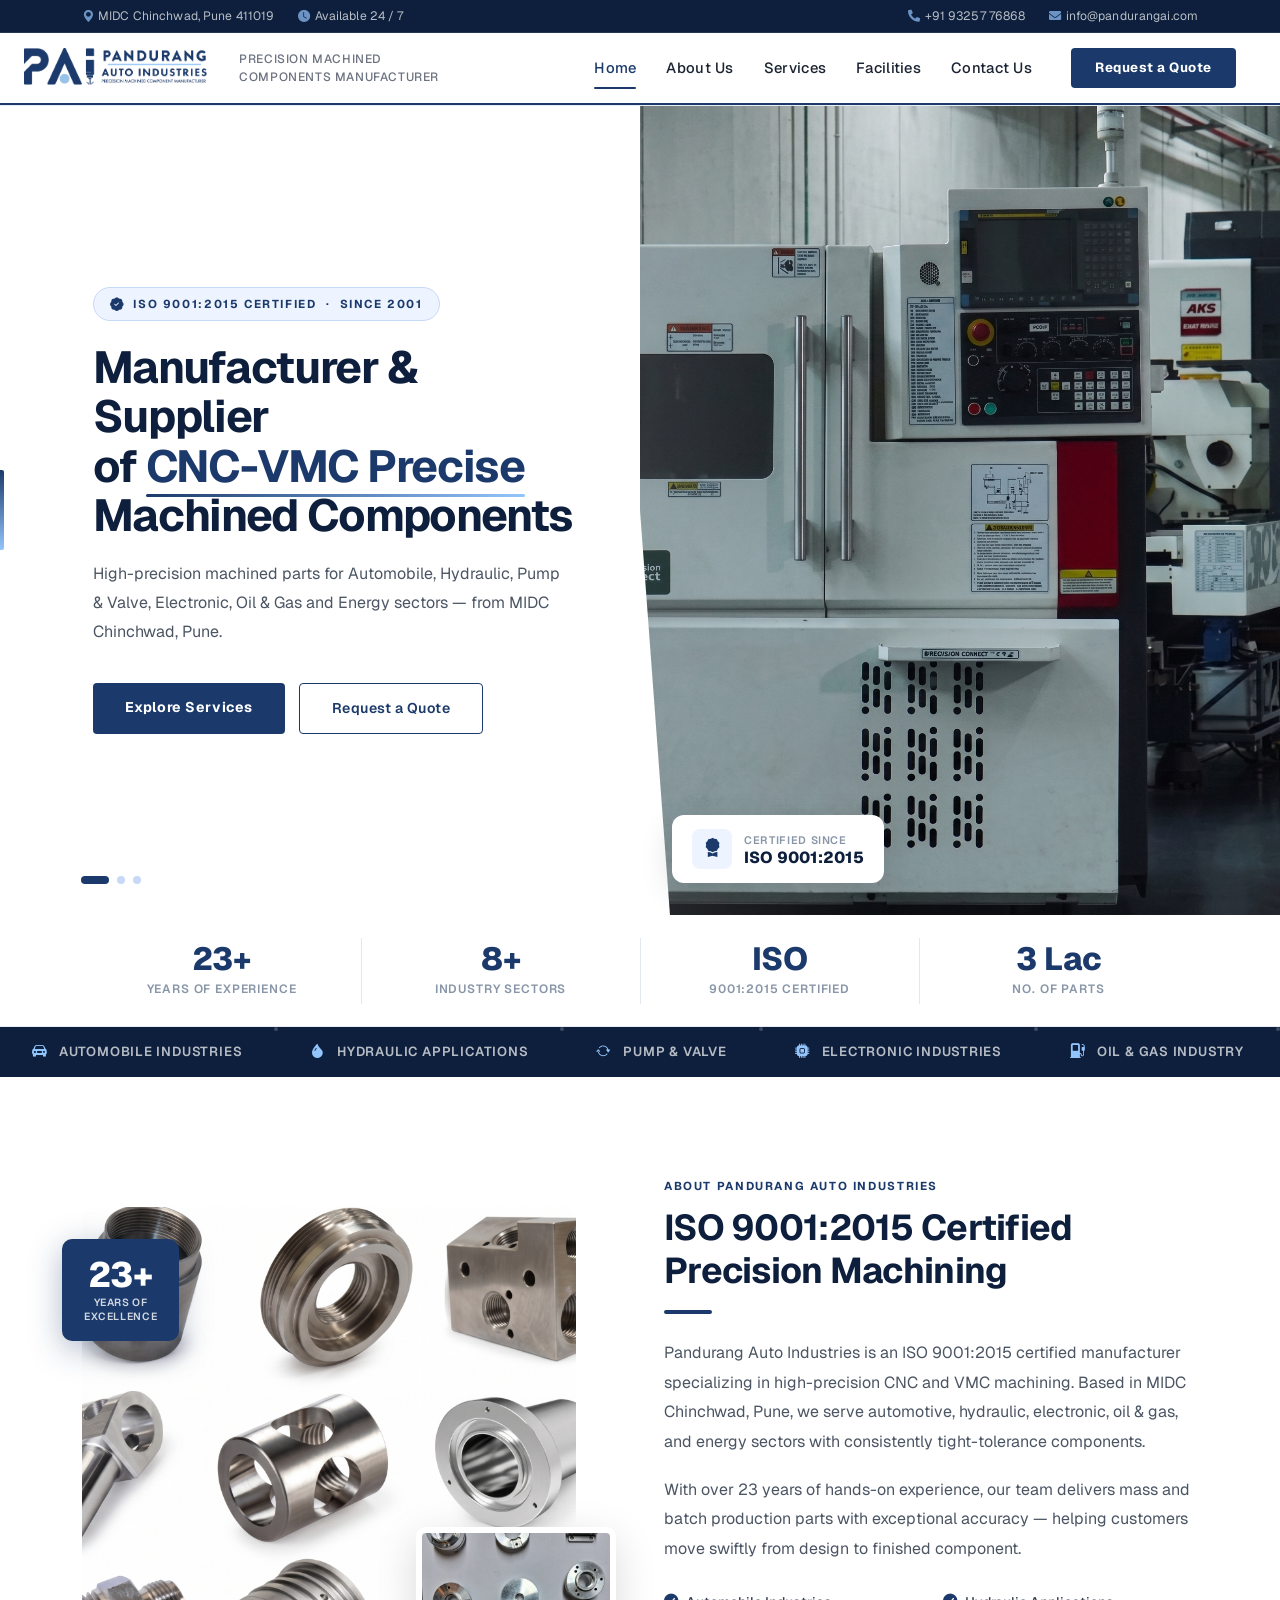
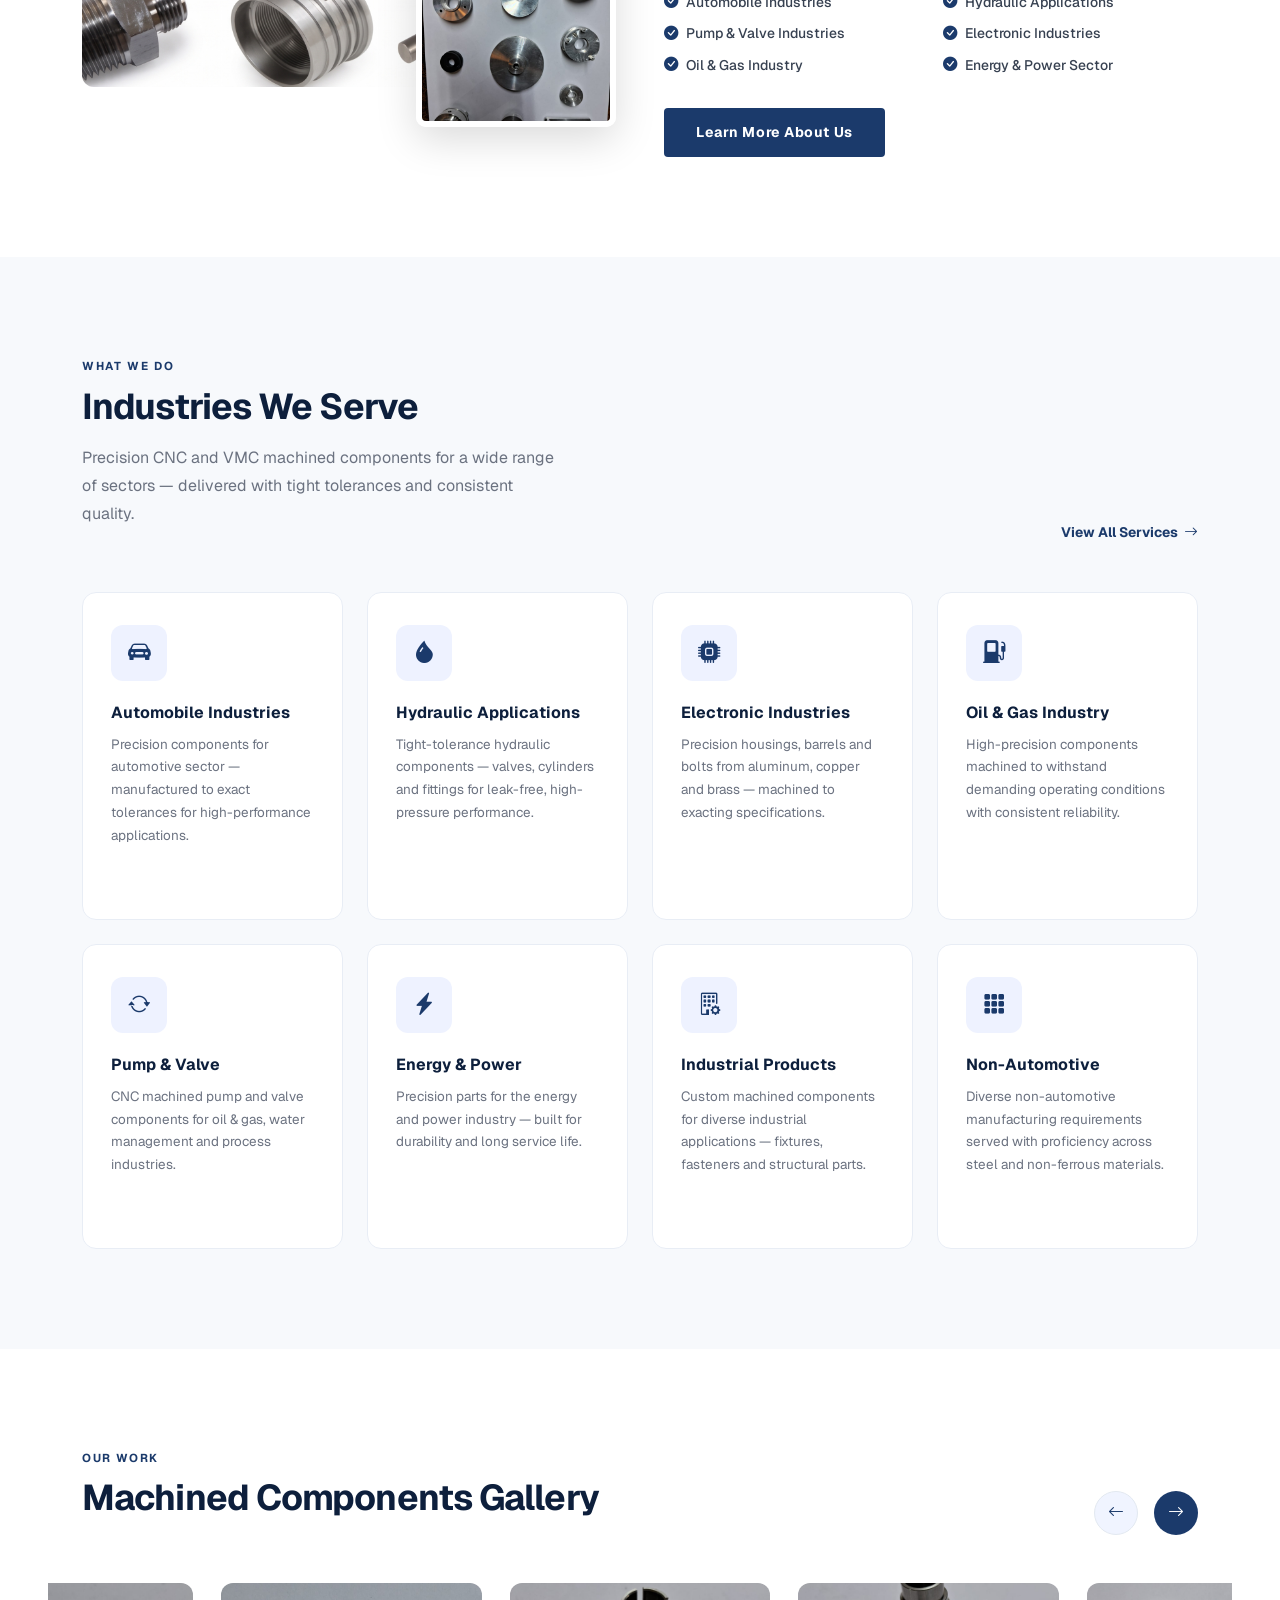
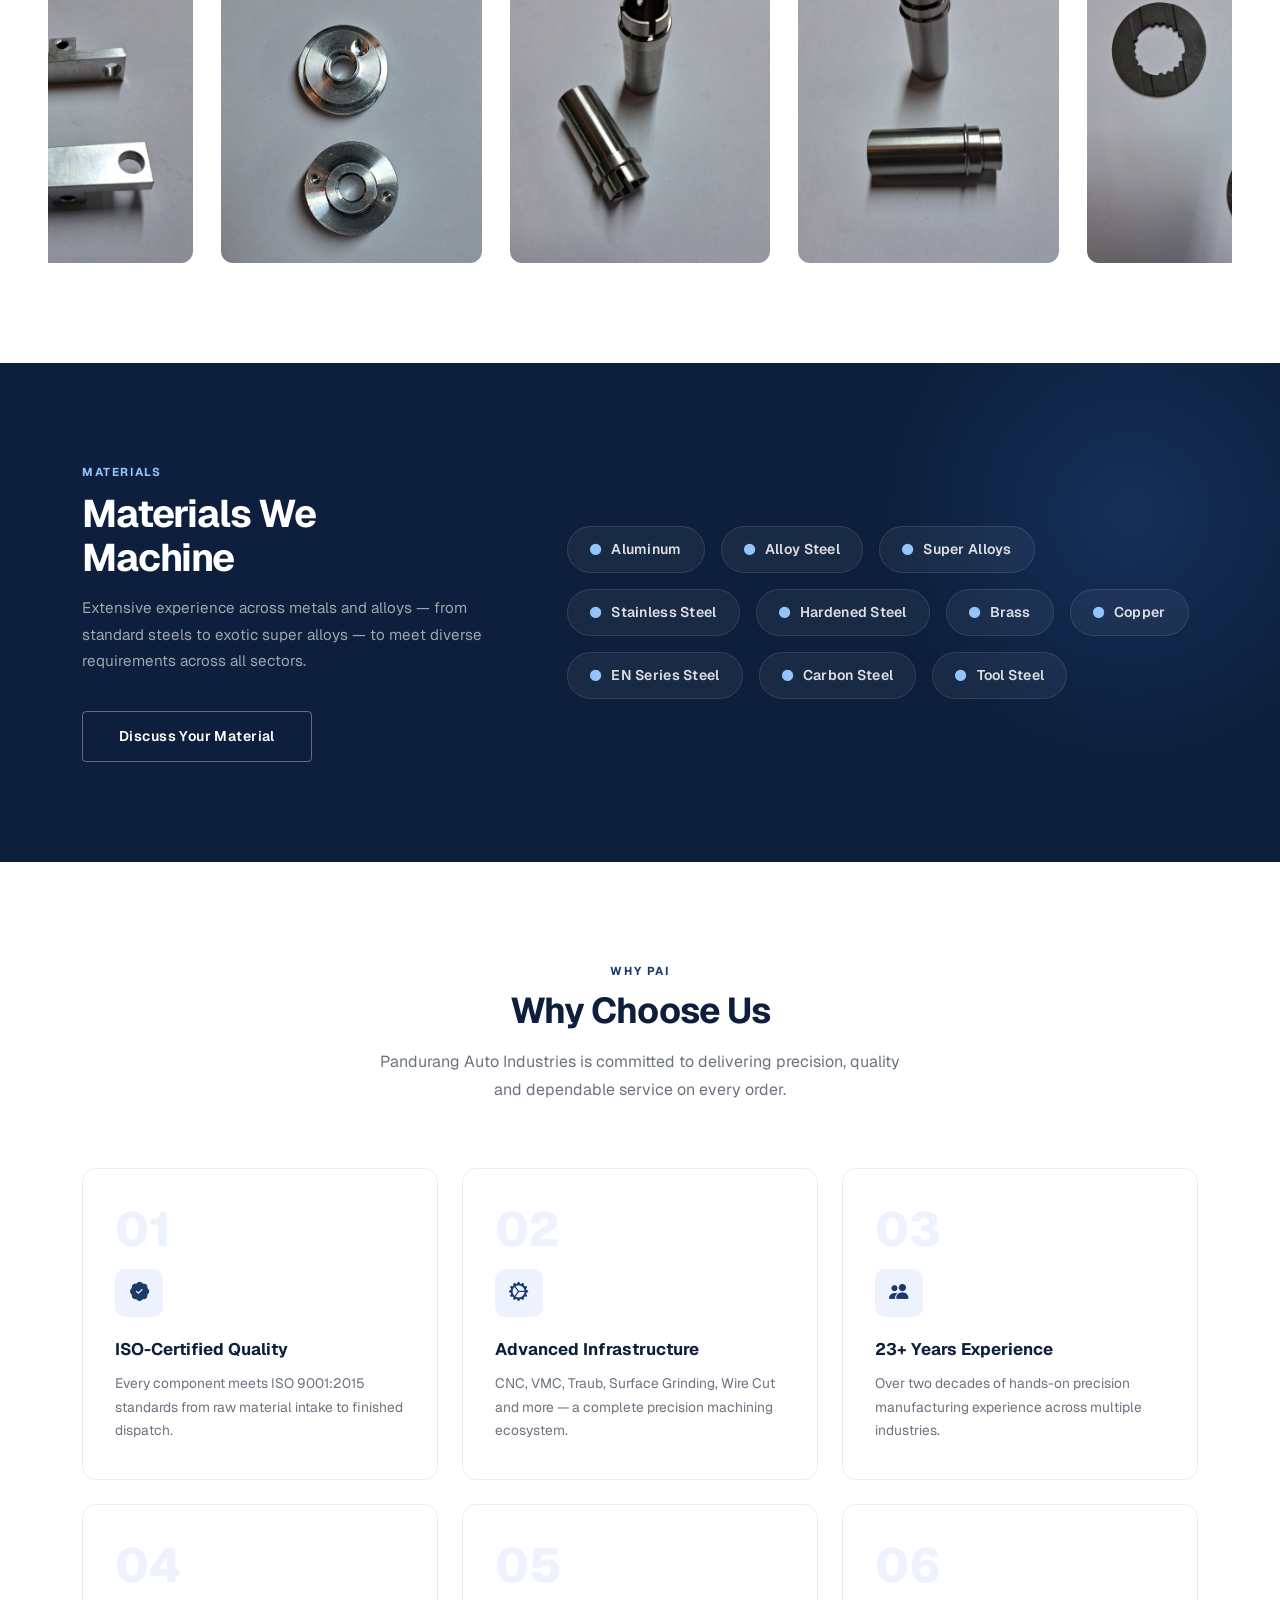
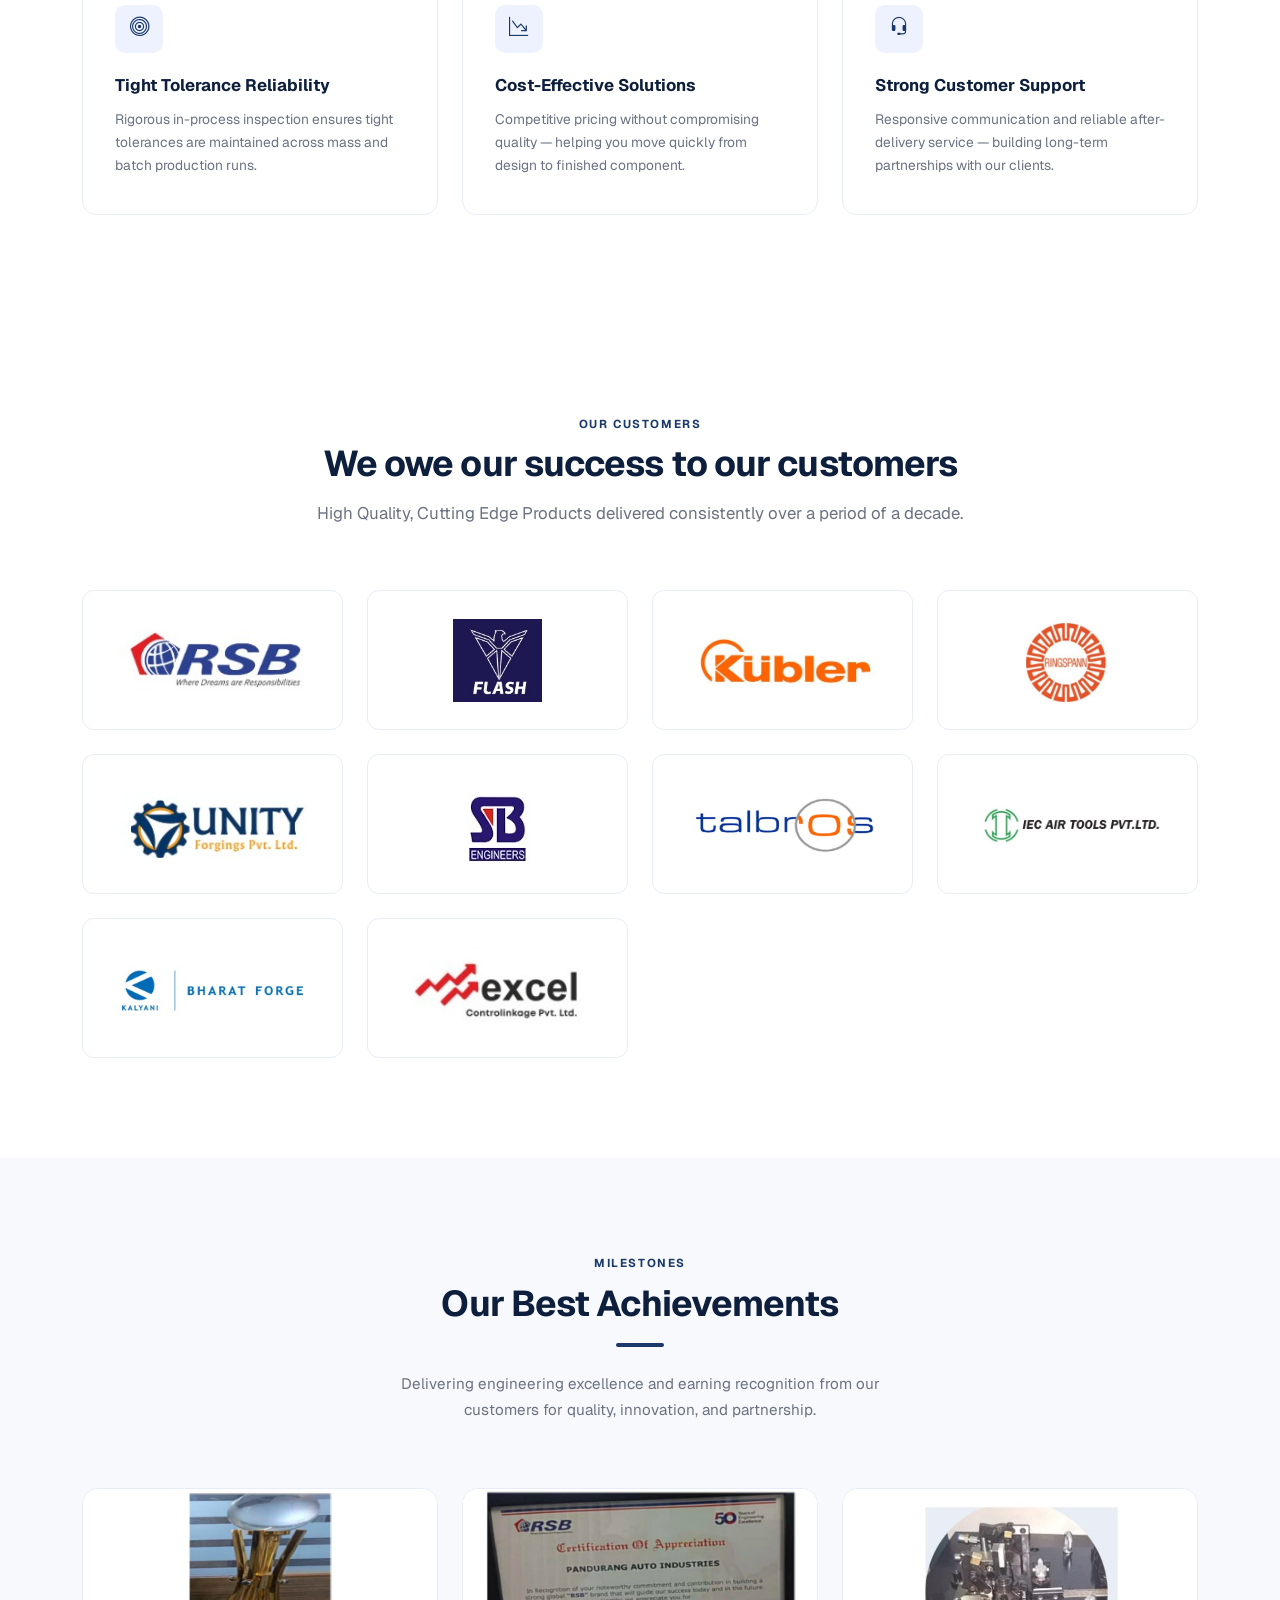
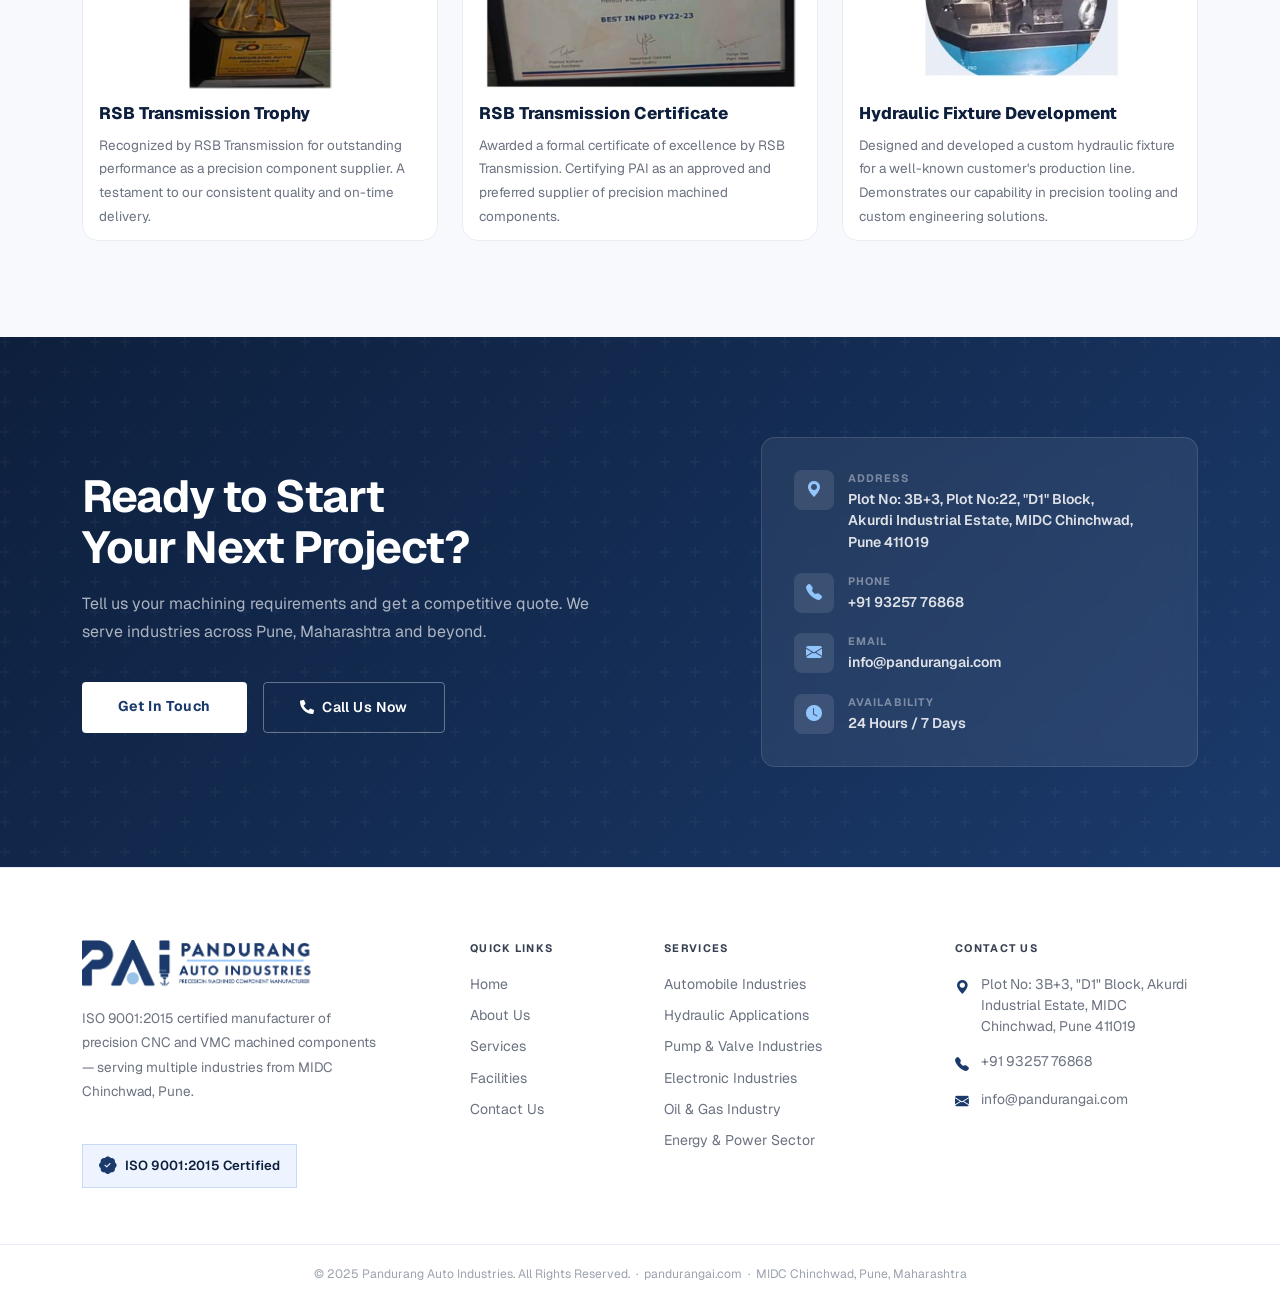
==== commit 10d41249: "Update image references in index.html" ====
--- a/index.html
+++ b/index.html
@@ -34,7 +34,7 @@
         />
         <meta
             property="og:image"
-            content="https://www.pandurangai.com/img/product-1.jpeg"
+            content="https://www.pandurangai.com/img/company.jpeg"
         />
         <meta property="og:site_name" content="Pandurang Auto Industries" />
         <meta property="og:locale" content="en_US" />
@@ -52,7 +52,7 @@
         />
         <meta
             name="twitter:image"
-            content="https://www.pandurangai.com/img/product-1.jpeg"
+            content="https://www.pandurangai.com/img/company.jpeg"
         />
 
         <!-- JSON-LD Structured Data -->
@@ -61,7 +61,7 @@
                 "@context": "https://schema.org",
                 "@type": "LocalBusiness",
                 "name": "Pandurang Auto Industries",
-                "image": "https://www.pandurangai.com/img/product-1.jpeg",
+                "image": "https://www.pandurangai.com/img/company.jpeg",
                 "@id": "https://www.pandurangai.com/#organization",
                 "url": "https://www.pandurangai.com/",
                 "telephone": "+919325776868",
